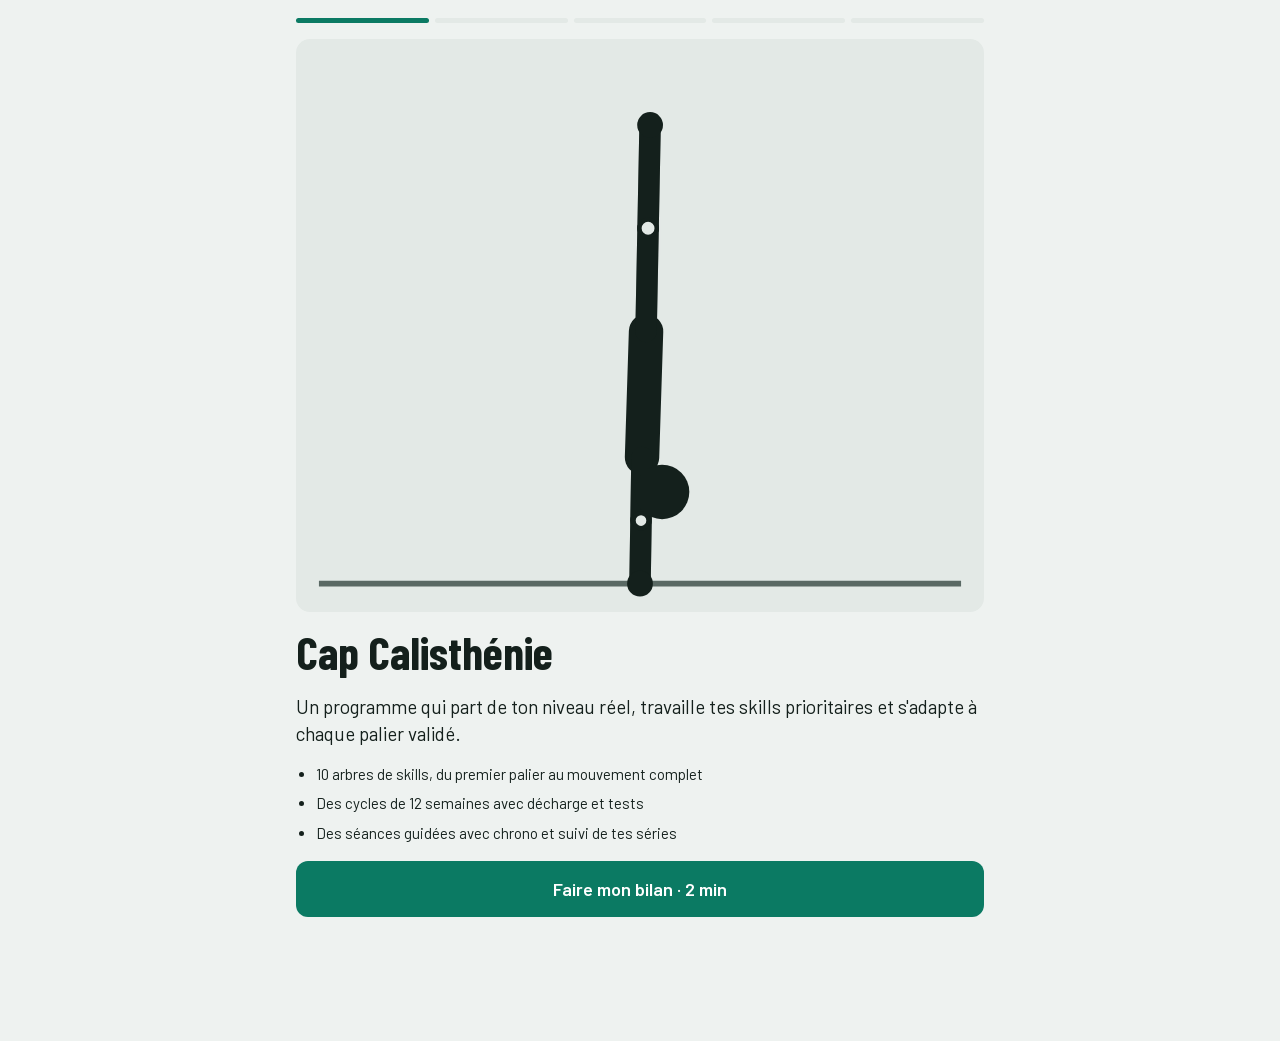
==== calisthenie/index.html @ 5a2de38d "Calisthénie: animated companions, eggs and rarities Adds 23 animated companions in six rarities, egg" ====
<!doctype html>
<html lang="fr">
<head>
<meta charset="utf-8">
<meta name="viewport" content="width=device-width, initial-scale=1, viewport-fit=cover">
<title>Cap Calisthénie</title>
<meta name="description" content="Programme de calisthénie sur mesure : arbres de skills, cycles de 12 semaines et séances guidées.">
<meta name="theme-color" content="#eef2f0">
<meta name="apple-mobile-web-app-capable" content="yes">
<meta name="mobile-web-app-capable" content="yes">
<meta name="apple-mobile-web-app-title" content="Calisthénie">
<meta name="apple-mobile-web-app-status-bar-style" content="default">
<link rel="manifest" href="manifest.webmanifest">
<link rel="apple-touch-icon" href="icons/apple-touch-icon.png">
<link rel="icon" type="image/png" sizes="192x192" href="icons/icon-192.png">
<style>
@font-face {
  font-family: 'Barlow';
  font-style: normal;
  font-weight: 400;
  font-display: swap;
  src: url([data-uri]) format('woff2');
  unicode-range: U+0000-00FF, U+0131, U+0152-0153, U+02BB-02BC, U+02C6, U+02DA, U+02DC, U+0304, U+0308, U+0329, U+2000-206F, U+20AC, U+2122, U+2191, U+2193, U+2212, U+2215, U+FEFF, U+FFFD;
}
@font-face {
  font-family: 'Barlow';
  font-style: normal;
  font-weight: 500;
  font-display: swap;
  src: url([data-uri]) format('woff2');
  unicode-range: U+0000-00FF, U+0131, U+0152-0153, U+02BB-02BC, U+02C6, U+02DA, U+02DC, U+0304, U+0308, U+0329, U+2000-206F, U+20AC, U+2122, U+2191, U+2193, U+2212, U+2215, U+FEFF, U+FFFD;
}
@font-face {
  font-family: 'Barlow';
  font-style: normal;
  font-weight: 600;
  font-display: swap;
  src: url([data-uri]) format('woff2');
  unicode-range: U+0000-00FF, U+0131, U+0152-0153, U+02BB-02BC, U+02C6, U+02DA, U+02DC, U+0304, U+0308, U+0329, U+2000-206F, U+20AC, U+2122, U+2191, U+2193, U+2212, U+2215, U+FEFF, U+FFFD;
}
@font-face {
  font-family: 'Barlow Condensed';
  font-style: normal;
  font-weight: 500;
  font-display: swap;
  src: url([data-uri]) format('woff2');
  unicode-range: U+0000-00FF, U+0131, U+0152-0153, U+02BB-02BC, U+02C6, U+02DA, U+02DC, U+0304, U+0308, U+0329, U+2000-206F, U+20AC, U+2122, U+2191, U+2193, U+2212, U+2215, U+FEFF, U+FFFD;
}
@font-face {
  font-family: 'Barlow Condensed';
  font-style: normal;
  font-weight: 600;
  font-display: swap;
  src: url([data-uri]) format('woff2');
  unicode-range: U+0000-00FF, U+0131, U+0152-0153, U+02BB-02BC, U+02C6, U+02DA, U+02DC, U+0304, U+0308, U+0329, U+2000-206F, U+20AC, U+2122, U+2191, U+2193, U+2212, U+2215, U+FEFF, U+FFFD;
}
@font-face {
  font-family: 'Barlow Condensed';
  font-style: normal;
  font-weight: 700;
  font-display: swap;
  src: url([data-uri]) format('woff2');
  unicode-range: U+0000-00FF, U+0131, U+0152-0153, U+02BB-02BC, U+02C6, U+02DA, U+02DC, U+0304, U+0308, U+0329, U+2000-206F, U+20AC, U+2122, U+2191, U+2193, U+2212, U+2215, U+FEFF, U+FFFD;
}
:root { color-scheme: light; padding-top: env(safe-area-inset-top, 0px); padding-bottom: env(safe-area-inset-bottom, 0px); -webkit-text-size-adjust: 100%; }
body { margin: 0; }
img { max-width: 100%; }
[hidden] { display: none !important; }
</style>
</head>
<body>
<style>
/* Thème : mode clair imposé, quel que soit le réglage de l'appareil.
   Layout : une colonne d'appli (max 720 px) centrée, barre d'onglets fixe en bas, écrans empilés en cartes. */
:root {
  --bg: #eef2f0; --surface: #ffffff; --sunk: #e3e9e6; --ink: #14201c; --muted: #5a6964; --line: #d2dbd7;
  --accent: #0b7a63; --accent-soft: #d5ece5; --on-accent: #ffffff; --warn: #b4532a; --warn-soft: #f6e3d9;
  --p1: #3f74c9; --p2: #0b8f75; --p3: #c98a1c; --p4: #cf4a3c; --p5: #7a4fc4;
  --font-display: "Barlow Condensed", "Arial Narrow", "Roboto Condensed", sans-serif;
  --font-body: "Barlow", "Segoe UI", system-ui, -apple-system, sans-serif;
  --r: 14px; --nav-h: 64px; --fig: var(--ink);
  color-scheme: light;
}
* { box-sizing: border-box; }
body { background: var(--bg); color: var(--ink); font-family: var(--font-body); font-size: 16px; line-height: 1.45; -webkit-tap-highlight-color: transparent; }
body.locked { overflow: hidden; }
h1, h2, h3 { font-family: var(--font-display); line-height: 1.05; margin: 0; text-wrap: balance; }
h1 { font-size: clamp(34px, 8vw, 46px); font-weight: 700; }
h2 { font-size: 28px; font-weight: 700; }
h3 { font-size: 21px; font-weight: 600; }
p { margin: 0; }
ul, ol { margin: 0; }
button { font: inherit; color: inherit; cursor: pointer; }
button:disabled { opacity: .4; cursor: default; }
:focus-visible { outline: 2px solid var(--accent); outline-offset: 2px; }
.num { font-family: var(--font-display); font-variant-numeric: tabular-nums; }
.muted { color: var(--muted); }
.small { font-size: 14px; }
.center { text-align: center; }
.eyebrow, .label { font-size: 12px; font-weight: 600; letter-spacing: .07em; text-transform: uppercase; color: var(--muted); }

#view { max-width: 720px; margin: 0 auto; padding-inline: 16px; padding-block: 18px calc(var(--nav-h) + 40px + env(safe-area-inset-bottom, 0px)); }
.screen { display: grid; gap: 18px; }
.screen.with-cta { padding-bottom: 90px; }
.top { display: grid; gap: 6px; }
.stack { display: grid; gap: 10px; align-content: start; }
.row-between { display: flex; justify-content: space-between; align-items: center; gap: 10px; flex-wrap: wrap; }
.card { background: var(--surface); border: 1px solid var(--line); border-radius: var(--r); padding: 16px; display: grid; gap: 12px; }
.card.left { text-align: left; }

/* Boutons */
.btn { border: 0; background: var(--accent); color: var(--on-accent); border-radius: 12px; padding: 11px 18px; font-weight: 600; font-size: 16px; }
.btn.big { padding: 15px 24px; font-size: 18px; }
.btn.small { padding: 7px 12px; font-size: 14px; border-radius: 9px; }
.btn.ghost { background: transparent; color: var(--ink); border: 1px solid var(--line); }
.btn.armed { background: var(--warn); color: #fff; border-color: var(--warn); }
.btn.danger { color: var(--warn); }
.link { border: 0; background: none; color: var(--accent); font-weight: 600; padding: 0; }
.back { justify-self: start; border: 0; background: none; color: var(--accent); font-weight: 600; font-size: 16px; padding: 4px 0; }
.icon-btn { width: 44px; height: 44px; flex: none; border-radius: 12px; border: 1px solid var(--line); background: var(--surface); font-size: 20px; display: grid; place-items: center; }
.icon-btn.armed { width: auto; padding: 0 12px; font-size: 14px; font-weight: 600; background: var(--warn); color: #fff; border-color: var(--warn); }
.ghost-sp { visibility: hidden; }
.hero-actions { display: flex; flex-wrap: wrap; gap: 10px; }
.cta { position: fixed; left: 0; right: 0; bottom: calc(var(--nav-h) + env(safe-area-inset-bottom, 0px)); padding: 12px 16px; display: flex; gap: 10px; justify-content: center; background: linear-gradient(transparent, var(--bg) 30%); z-index: 5; }
.cta .btn { white-space: nowrap; }
.cta .btn.big { flex: 0 1 420px; }
.cta .btn.ghost { background: var(--surface); }

/* Étiquettes (un seul composant) */
.tags { display: flex; flex-wrap: wrap; gap: 5px; }
.tag { display: inline-flex; align-items: center; font-size: 12px; font-weight: 600; padding: 2px 8px; border-radius: 6px; background: var(--sunk); color: var(--muted); white-space: nowrap; }
.tag.accent { background: var(--accent-soft); color: var(--accent); }
.tag.warn { background: var(--warn-soft); color: var(--warn); }
.tag.ok { background: var(--accent); color: var(--on-accent); }
.note-box { background: var(--accent-soft); border-radius: 10px; padding: 10px 12px; font-size: 14px; }

/* Puces de filtre */
.filters { display: flex; flex-wrap: wrap; gap: 6px; }
.chip-btn { border: 1px solid var(--line); background: var(--surface); border-radius: 99px; padding: 6px 13px; font-size: 14px; font-weight: 500; }
.chip-btn.on { background: var(--ink); border-color: var(--ink); color: var(--bg); }
.seg { display: inline-flex; padding: 3px; gap: 2px; background: var(--sunk); border-radius: 10px; justify-self: start; }
.seg button { white-space: nowrap; border: 0; background: transparent; border-radius: 8px; padding: 6px 14px; font-family: var(--font-display); font-size: 18px; font-weight: 600; color: var(--muted); }
.seg button.on { background: var(--surface); color: var(--ink); box-shadow: 0 1px 2px color-mix(in srgb, var(--ink) 15%, transparent); }

/* Figures */
.thumb { width: 64px; height: 54px; flex: none; border-radius: 10px; background: var(--sunk); overflow: hidden; }
.thumb.sm { width: 76px; height: 64px; }
.thumb.xs { width: 48px; height: 40px; border-radius: 8px; }
.thumb .fig { width: 100%; height: 100%; display: block; }
.big-fig { width: 100%; max-width: 100%; background: var(--sunk); border-radius: var(--r); overflow: hidden; }
.big-fig.card { padding: 0; }
.big-fig .fig { width: 100%; height: auto; aspect-ratio: 6 / 5; display: block; }
.fig .pr { stroke: var(--muted); stroke-width: 2; fill: none; }
.fig .prf { fill: var(--line); stroke: var(--muted); stroke-width: 1.5; }
.fig .lb { stroke: var(--fig); stroke-linecap: round; stroke-width: 7; opacity: .35; }
.fig .lf { stroke: var(--fig); stroke-linecap: round; stroke-width: 7; }
.fig .tr { stroke: var(--fig); stroke-linecap: round; stroke-width: 10; }
.fig .hd { fill: var(--fig); }
.fig .jf { fill: var(--fig); }
.fig .jb { fill: var(--fig); opacity: .35; }
.fig .jn { fill: var(--sunk); stroke: var(--fig); stroke-width: 1.5; }
.fig .lf, .fig .lb { stroke-width: 7.5; }
.fig .tr { stroke-width: 12; }
.segs { display: grid; grid-template-columns: repeat(var(--n), minmax(0, 1fr)); gap: 3px; }
.segs i { height: 6px; border-radius: 3px; background: var(--sunk); }
.segs i.on { background: var(--accent); }
.segs i.cur { background: repeating-linear-gradient(135deg, var(--accent) 0 3px, var(--accent-soft) 3px 6px); }

/* Aujourd'hui */
.weekstrip { display: grid; grid-template-columns: repeat(7, minmax(0, 1fr)); gap: 6px; }
.ws-day { border: 0; background: none; display: grid; justify-items: center; gap: 4px; padding: 4px 0; }
.ws-l { font-size: 12px; font-weight: 600; color: var(--muted); }
.ws-dot { width: 34px; height: 34px; border-radius: 50%; display: grid; place-items: center; font-size: 14px; font-weight: 700; color: var(--muted); background: transparent; }
.ws-day.train .ws-dot { background: var(--sunk); color: var(--ink); }
.ws-day.ok .ws-dot { background: var(--accent); color: var(--on-accent); }
.ws-day.today .ws-dot { box-shadow: 0 0 0 2px var(--bg), 0 0 0 4px var(--accent); }
.ws-day.today .ws-l { color: var(--accent); }
.hero { gap: 10px; border-color: color-mix(in srgb, var(--accent) 40%, var(--line)); }
.hero h2 { font-size: 34px; }
.hero.rest { border-color: var(--line); }
.mini { list-style: none; padding: 0; display: grid; gap: 0; border-top: 1px solid var(--line); }
.mini li { display: flex; justify-content: space-between; gap: 12px; padding: 8px 0; border-bottom: 1px solid var(--line); font-size: 15px; }
.mini li b { font-size: 18px; white-space: nowrap; }
.next { display: grid; gap: 6px; border-top: 1px solid var(--line); padding-top: 12px; }
.next > b { font-size: 18px; }
.prio-list { display: grid; gap: 8px; }
.prio, .tcard { display: flex; gap: 12px; align-items: center; text-align: left; border: 1px solid var(--line); background: var(--surface); border-radius: var(--r); padding: 10px; width: 100%; }
.prio-txt, .tc-txt { display: grid; gap: 3px; flex: 1; min-width: 0; }
.prio-txt b, .tc-txt b { font-size: 17px; }
.journal { padding-left: 18px; display: grid; gap: 4px; font-size: 15px; }

/* Plan */
.cycle { display: grid; grid-template-columns: repeat(12, minmax(0, 1fr)); gap: 3px; }
.cy { position: relative; height: 38px; border: 0; border-radius: 6px; padding: 0; background: color-mix(in srgb, var(--pc) 20%, var(--surface)); font-family: var(--font-display); font-size: 15px; font-weight: 600; color: var(--ink); }
.cy.dl { background: repeating-linear-gradient(135deg, color-mix(in srgb, var(--pc) 20%, var(--surface)) 0 4px, var(--surface) 4px 8px); }
.cy.sel { background: var(--pc); color: var(--surface); }
.cy.now::after { content: ""; position: absolute; left: 50%; bottom: -6px; width: 5px; height: 5px; margin-left: -2.5px; border-radius: 50%; background: var(--ink); }
.legend { display: flex; flex-wrap: wrap; gap: 4px 14px; font-size: 13px; color: var(--muted); }
.legend span { display: inline-flex; align-items: center; gap: 6px; }
.legend i { width: 11px; height: 11px; border-radius: 3px; background: var(--pc); display: inline-block; }
.legend i.stripe { background: repeating-linear-gradient(135deg, var(--muted) 0 2px, transparent 2px 4px); }
.phase-txt { display: grid; gap: 2px; }
.daylist { display: grid; gap: 6px; }
.dayrow { display: flex; align-items: center; gap: 12px; text-align: left; width: 100%; border: 1px solid var(--line); background: var(--surface); border-radius: 12px; padding: 12px; }
.dayrow.rest { background: transparent; border-style: dashed; padding: 8px 12px; }
.dayrow.today { border-color: var(--accent); box-shadow: inset 0 0 0 1px var(--accent); }
.dr-date { width: 54px; flex: none; display: grid; }
.dr-date b { font-family: var(--font-display); font-size: 18px; text-transform: uppercase; }
.dr-date span { font-size: 12px; color: var(--muted); }
.dr-main { flex: 1; min-width: 0; display: grid; gap: 2px; }
.dr-main b { font-size: 17px; }
.dr-main .small { overflow: hidden; text-overflow: ellipsis; white-space: nowrap; }
.dr-end { display: flex; align-items: center; gap: 8px; }
.chev { font-size: 22px; color: var(--muted); }

/* Lignes d'exercice */
.xlist { display: grid; gap: 8px; }
.xrow { background: var(--surface); border: 1px solid var(--line); border-radius: 12px; }
.xrow.defi { background: var(--accent-soft); border-color: transparent; }
.xrow summary { list-style: none; display: flex; gap: 12px; align-items: center; padding: 10px; cursor: pointer; }
.xrow summary::-webkit-details-marker { display: none; }
.xmain { flex: 1; min-width: 0; display: grid; gap: 3px; }
.xname { font-size: 16px; font-weight: 600; }
.last { font-size: 13px; color: var(--accent); font-weight: 500; }
.xdose { font-size: 24px; font-weight: 700; white-space: nowrap; text-align: right; }
.xmore { padding: 0 12px 12px 86px; display: grid; gap: 8px; font-size: 15px; }
.xmore ul { padding-left: 18px; }
.row-actions { display: flex; flex-wrap: wrap; gap: 8px; }

/* Skills */
.tree-grid { display: grid; grid-template-columns: repeat(auto-fill, minmax(300px, 1fr)); gap: 8px; }
.tcard.focus { border-color: var(--accent); }
.tree-hero { grid-template-columns: minmax(0, 1fr) minmax(0, 1fr); align-items: center; }
.std { display: grid; gap: 0; }
.std b { font-size: 26px; }
.steps { list-style: none; padding: 0; display: grid; gap: 6px; }
.steps li { display: flex; gap: 12px; align-items: center; background: var(--surface); border: 1px solid var(--line); border-radius: 12px; padding: 8px 10px; }
.steps li.ok { opacity: .7; }
.steps li.cur { border-color: var(--accent); box-shadow: inset 0 0 0 1px var(--accent); }
.st-txt { flex: 1; min-width: 0; display: grid; }

/* Exercices */
.search { width: 100%; font: inherit; padding: 12px 14px; border: 1px solid var(--line); border-radius: 12px; background: var(--surface); color: var(--ink); }
.ex-grid { display: grid; grid-template-columns: repeat(auto-fill, minmax(150px, 1fr)); gap: 8px; }
.ex-card { display: grid; gap: 4px; text-align: left; border: 1px solid var(--line); background: var(--surface); border-radius: 12px; padding: 8px 8px 10px; align-content: start; }
.ex-card .thumb { width: 100%; height: auto; aspect-ratio: 6 / 5; }
.ex-card b { font-size: 15px; line-height: 1.2; }
.cues-list { padding-left: 20px; display: grid; gap: 4px; }
.gloss { margin: 0; display: grid; gap: 2px; }
.gloss dt { font-weight: 600; margin-top: 8px; }
.gloss dd { margin: 0; color: var(--muted); font-size: 15px; }

/* Profil */
.field { display: grid; gap: 6px; }
.field-row { display: flex; flex-wrap: wrap; gap: 14px; }
.field input { font: inherit; padding: 9px 12px; border: 1px solid var(--line); border-radius: 10px; background: var(--surface); color: var(--ink); max-width: 200px; }
.how { padding-left: 20px; display: grid; gap: 8px; font-size: 15px; }

/* Bilan */
.onb { gap: 16px; padding-bottom: 20px; }
.onb-dots { display: flex; gap: 6px; }
.onb-dots i { height: 5px; flex: 1; border-radius: 3px; background: var(--sunk); }
.onb-dots i.on { background: var(--accent); }
.lead { font-size: 19px; }
.goal-grid { display: grid; grid-template-columns: repeat(auto-fill, minmax(150px, 1fr)); gap: 8px; }
.goal-card { position: relative; display: grid; gap: 4px; text-align: left; border: 2px solid var(--line); background: var(--surface); border-radius: 14px; padding: 8px 8px 10px; }
.goal-card .thumb { width: 100%; height: auto; aspect-ratio: 6 / 5; }
.goal-card.on { border-color: var(--accent); background: var(--accent-soft); }
.goal-card .tick { position: absolute; top: 8px; right: 8px; width: 26px; height: 26px; border-radius: 50%; background: var(--accent); color: var(--on-accent); display: grid; place-items: center; font-weight: 700; }
.opt-list { display: grid; gap: 8px; }
.opt { display: grid; gap: 2px; text-align: left; border: 2px solid var(--line); background: var(--surface); border-radius: 14px; padding: 14px; }
.opt.on { border-color: var(--accent); background: var(--accent-soft); }
.opt b { font-size: 18px; }
.lvl-pick { display: grid; gap: 8px; background: var(--surface); border: 1px solid var(--line); border-radius: var(--r); padding: 12px; }
.pick-row { display: flex; gap: 6px; overflow-x: auto; padding-bottom: 4px; scrollbar-width: thin; }
.pick { flex: none; display: grid; gap: 1px; text-align: left; border: 1px solid var(--line); background: var(--bg); border-radius: 10px; padding: 7px 10px; font-size: 14px; font-weight: 600; max-width: 170px; }
.pick small { font-size: 11px; font-weight: 400; color: var(--muted); }
.pick.below { background: var(--accent-soft); border-color: transparent; }
.pick.on { background: var(--accent); border-color: var(--accent); color: var(--on-accent); }
.pick.on small { color: var(--on-accent); }
.week-type { list-style: none; padding: 0; display: grid; gap: 4px; }
.week-type li { display: flex; justify-content: space-between; font-size: 15px; }

/* Barre d'onglets */
#nav { position: fixed; left: 0; right: 0; bottom: 0; z-index: 10; display: flex; justify-content: center; background: color-mix(in srgb, var(--surface) 92%, transparent); backdrop-filter: blur(10px); border-top: 1px solid var(--line); padding-bottom: env(safe-area-inset-bottom, 0px); }
.nav-btn { flex: 1 1 0; max-width: 140px; height: var(--nav-h); border: 0; background: none; display: grid; justify-items: center; align-content: center; gap: 3px; color: var(--muted); font-size: 12px; font-weight: 600; }
.nav-btn svg { width: 24px; height: 24px; fill: none; stroke: currentColor; stroke-width: 1.8; stroke-linecap: round; stroke-linejoin: round; }
.nav-btn.on { color: var(--accent); }

/* Séance guidée */
.player { position: fixed; inset: 0; z-index: 50; background: var(--bg); overflow-y: auto; padding: calc(env(safe-area-inset-top, 0px) + 10px) 16px calc(env(safe-area-inset-bottom, 0px) + 20px); }
.p-top { max-width: 640px; margin: 0 auto; display: flex; align-items: center; gap: 8px; }
.p-prog { flex: 1; display: grid; gap: 4px; justify-items: center; font-size: 15px; font-weight: 600; min-width: 0; }
.p-prog .bar { width: 100%; height: 5px; background: var(--sunk); border-radius: 99px; overflow: hidden; }
.p-prog .bar i { display: block; height: 100%; background: var(--accent); }
.p-body { max-width: 640px; margin: 0 auto; display: grid; gap: 12px; justify-items: center; text-align: center; padding-top: 12px; }
.p-stage { width: min(100%, 380px); }
.p-fig { width: 100%; height: auto; aspect-ratio: 6 / 5; background: var(--sunk); border-radius: 16px; display: block; }
.p-info { display: grid; gap: 3px; justify-items: center; }
.p-info h2 { font-size: clamp(26px, 6vw, 34px); }
.p-target { font-size: 22px; font-weight: 600; }
.p-ring { --p: 0; width: 140px; height: 140px; border-radius: 50%; display: grid; place-items: center;
  background: radial-gradient(closest-side, var(--bg) 84%, transparent 85%), conic-gradient(var(--accent) calc(var(--p) * 360deg), var(--sunk) 0); }
.p-ring.rest { background: radial-gradient(closest-side, var(--bg) 84%, transparent 85%), conic-gradient(var(--p3) calc(var(--p) * 360deg), var(--sunk) 0); }
.p-clock { font-size: 50px; font-weight: 700; }
.p-sub { font-weight: 600; min-height: 1.4em; }
.p-btns { display: flex; flex-wrap: wrap; gap: 10px; justify-content: center; }
.p-note { max-width: 46ch; }
.stepper { display: flex; align-items: center; gap: 16px; }
.stepper .icon-btn { width: 52px; height: 52px; font-size: 26px; }
.st-val { display: grid; justify-items: center; }
.st-val b { font-size: 46px; line-height: 1; }
.summary { text-align: center; }
.stats { display: grid; grid-template-columns: repeat(3, minmax(0, 1fr)); gap: 8px; width: 100%; }
.stats div { background: var(--surface); border: 1px solid var(--line); border-radius: 12px; padding: 12px 6px; display: grid; }
.stats b { font-size: 34px; line-height: 1; }
.stats span { font-size: 13px; color: var(--muted); }
.summary .card { width: 100%; }
.fb { display: grid; grid-template-columns: repeat(3, minmax(0, 1fr)); gap: 8px; width: 100%; }
.fb-btn { border: 2px solid var(--line); background: var(--surface); border-radius: 12px; padding: 10px 6px; display: grid; gap: 2px; }
.fb-btn.on { border-color: var(--accent); background: var(--accent-soft); }
.summary .stack { width: 100%; }

/* Transitions d'écran */
@keyframes rise { from { opacity: 0; transform: translateY(8px); } to { opacity: 1; transform: none; } }
#view > .screen { animation: rise .22s ease-out; }

/* Aujourd'hui : réglages et série */
.top.with-gear { position: relative; padding-right: 54px; }
.gear { position: absolute; top: 0; right: 0; }
.gear svg { width: 22px; height: 22px; fill: none; stroke: currentColor; stroke-width: 1.7; stroke-linecap: round; stroke-linejoin: round; }
.streak { justify-self: start; display: inline-flex; align-items: center; gap: 6px; font-weight: 600; font-size: 14px; color: var(--warn); background: var(--warn-soft); padding: 4px 10px 4px 6px; border-radius: 99px; }
.flame svg { width: 18px; height: 18px; fill: currentColor; display: block; }

/* Progrès */
.kpis { display: grid; grid-template-columns: repeat(auto-fit, minmax(140px, 1fr)); gap: 8px; }
.kpi { background: var(--surface); border: 1px solid var(--line); border-radius: var(--r); padding: 14px; display: grid; gap: 2px; }
.kpi b { font-size: 32px; line-height: 1; }
.kpi span { font-size: 13px; color: var(--muted); }
.cal { display: flex; gap: 6px; overflow-x: auto; }
.cal-days { display: grid; grid-template-rows: repeat(7, 16px); gap: 3px; font-size: 11px; color: var(--muted); }
.cal-grid { display: flex; gap: 3px; }
.cal-col { display: grid; grid-template-rows: repeat(7, 16px); gap: 3px; }
.cal i { width: 16px; height: 16px; border-radius: 4px; background: var(--sunk); display: block; }
.cal i.plan, .cal-legend i.plan { background: var(--surface); box-shadow: inset 0 0 0 1.5px var(--line); }
.cal i.on, .cal-legend i.on { background: var(--accent); box-shadow: none; }
.cal i.fut { opacity: .45; }
.cal i.today { outline: 2px solid var(--ink); outline-offset: 1px; }
.cal-legend { display: inline-flex; align-items: center; gap: 6px; font-size: 13px; color: var(--muted); }
.cal-legend i { width: 12px; height: 12px; border-radius: 3px; display: inline-block; }
.big-num { font-size: 34px; font-weight: 700; }
.big-num small { font-size: 15px; color: var(--muted); }
.chart-wrap { position: relative; }
.chart { width: 100%; height: auto; display: block; overflow: visible; }
.chart .grid { stroke: var(--line); stroke-width: 1; }
.chart .axis { fill: var(--muted); font-size: 11px; font-family: var(--font-body); }
.chart .target { stroke: var(--muted); stroke-width: 1.5; stroke-dasharray: 5 5; }
.chart .line { fill: none; stroke: var(--accent); stroke-width: 2; stroke-linejoin: round; stroke-linecap: round; }
.chart .dot { fill: var(--accent); stroke: var(--surface); stroke-width: 2; }
.chart .cross { stroke: var(--muted); stroke-width: 1; }
.tip { position: absolute; transform: translate(-50%, calc(-100% - 12px)); background: var(--ink); color: var(--bg); font-size: 13px; font-weight: 600; padding: 4px 8px; border-radius: 6px; white-space: nowrap; pointer-events: none; }
.tbl summary { cursor: pointer; color: var(--accent); font-weight: 600; font-size: 14px; }
.tbl table { width: 100%; border-collapse: collapse; margin-top: 6px; font-size: 14px; }
.tbl th, .tbl td { text-align: left; padding: 5px 4px; border-bottom: 1px solid var(--line); }
.tbl th { color: var(--muted); font-weight: 600; font-size: 12px; text-transform: uppercase; letter-spacing: .05em; }
.rec-list { display: grid; gap: 6px; }
.rec { display: flex; justify-content: space-between; gap: 12px; align-items: center; background: var(--surface); border: 1px solid var(--line); border-radius: 12px; padding: 10px 14px; }
.rec span { min-width: 0; }
.rec b { font-size: 22px; white-space: nowrap; }
.ach { display: grid; grid-template-columns: repeat(auto-fill, minmax(150px, 1fr)); gap: 8px; }
.ach-i { display: grid; gap: 2px; background: var(--surface); border: 1px solid var(--line); border-radius: 12px; padding: 12px; opacity: .55; }
.ach-i.on { opacity: 1; border-color: color-mix(in srgb, var(--p3) 60%, var(--line)); }
.medal { font-size: 22px; color: var(--muted); line-height: 1; }
.ach-i.on .medal { color: var(--p3); }
.hist summary { padding: 10px 12px; }
.hist-items { list-style: none; padding: 0 14px 12px; display: grid; gap: 4px; font-size: 14px; }
.hist-items li { display: flex; justify-content: space-between; gap: 10px; }

/* Fiche exercice */
.yt { justify-self: start; text-decoration: none; display: inline-flex; }
.faults li::marker { content: "✕  "; color: var(--warn); }

/* Réglages */
.switch-row { display: flex; justify-content: space-between; align-items: center; gap: 14px; padding: 4px 0; }
.switch-row > span { display: grid; gap: 2px; min-width: 0; }
.switch { appearance: none; width: 48px; height: 28px; flex: none; border-radius: 99px; background: var(--sunk); position: relative; cursor: pointer; transition: background .15s; border: 1px solid var(--line); margin: 0; }
.switch::after { content: ""; position: absolute; top: 2px; left: 2px; width: 22px; height: 22px; border-radius: 50%; background: var(--surface); box-shadow: 0 1px 2px color-mix(in srgb, var(--ink) 30%, transparent); transition: transform .15s; }
.switch:checked { background: var(--accent); border-color: var(--accent); }
.switch:checked::after { transform: translateX(20px); }
.restore { width: 100%; font: 13px/1.4 ui-monospace, Menlo, monospace; padding: 8px 10px; border: 1px solid var(--line); border-radius: 10px; background: var(--bg); color: var(--ink); resize: vertical; }

/* Motivation */
.player-card { display: flex; flex-wrap: wrap; justify-content: space-between; align-items: center; gap: 14px 20px; }
.pc-lv { display: flex; gap: 12px; align-items: center; flex: 1 1 220px; min-width: 0; }
.pc-txt { display: grid; gap: 3px; flex: 1; min-width: 0; }
.pc-txt b { font-family: var(--font-display); font-size: 22px; font-weight: 700; }
.lv-badge { width: 48px; height: 48px; flex: none; border-radius: 14px; display: grid; place-items: center; font-size: 26px; font-weight: 700; color: var(--on-accent); background: linear-gradient(135deg, var(--accent), color-mix(in srgb, var(--accent) 60%, var(--p1))); }
.lv-badge.big { width: 84px; height: 84px; font-size: 46px; border-radius: 22px; }
.xpbar { height: 8px; border-radius: 99px; background: var(--sunk); overflow: hidden; }
.xpbar i { display: block; height: 100%; border-radius: 99px; background: linear-gradient(90deg, var(--accent), color-mix(in srgb, var(--accent) 55%, var(--p3))); }
.pc-stats { display: flex; gap: 18px; }
.pc-stat { display: grid; justify-items: center; gap: 2px; }
.streak.big { display: inline-flex; align-items: center; gap: 4px; color: var(--warn); background: none; padding: 0; font-size: 26px; }
.streak.big .flame svg { width: 26px; height: 26px; }
.streak.big b { font-family: var(--font-display); font-size: 30px; line-height: 1; }
.ring-wrap { position: relative; width: 48px; height: 48px; }
.ring { width: 48px; height: 48px; display: block; }
.ring-bg { fill: none; stroke: var(--sunk); stroke-width: 6; }
.ring-fg { fill: none; stroke: var(--accent); stroke-width: 6; stroke-linecap: round; transition: stroke-dashoffset .4s; }
.ring-n { position: absolute; inset: 0; display: grid; place-items: center; font-size: 15px; }
.daily { display: flex; align-items: center; gap: 12px; flex-direction: row; border-color: color-mix(in srgb, var(--p3) 45%, var(--line)); }
.daily.ok { opacity: .7; }
.daily-txt { flex: 1; min-width: 0; display: grid; gap: 2px; }
.daily-txt b { font-size: 17px; }
.xp-gain { font-size: 22px; font-weight: 700; color: var(--accent); background: var(--accent-soft); padding: 4px 14px; border-radius: 99px; }
@media (prefers-reduced-motion: reduce) { .ring-fg { transition: none; } }

/* Compagnons */
.pet { position: relative; width: 96px; height: 96px; display: grid; place-items: center; flex: none; }
.pet.sm { width: 64px; height: 64px; } .pet.md { width: 88px; height: 88px; } .pet.xl { width: 180px; height: 180px; }
.pet-art { position: relative; z-index: 2; width: 100%; height: 100%; }
.pet-svg { width: 100%; height: 100%; display: block; overflow: visible; }
.pet-body, .pet-eyes, .pet-wing, .pet-flame, .pet-halo, .pet-orbit, .pet-tail, .pet-tent, .pet-dust, .pet-rune, .pet-zzz, .pet-cape { transform-box: fill-box; transform-origin: center; }
.pet-body { transform-origin: 50% 100%; }
.a-bob { animation: p-bob 2.4s ease-in-out infinite; }
.a-hop { animation: p-hop 1.6s ease-in-out infinite; }
.a-float { animation: p-float 3s ease-in-out infinite; }
.a-spin { animation: p-spin 4s ease-in-out infinite; transform-origin: 50% 60%; }
.a-pushup { animation: p-push 1.8s ease-in-out infinite; }
.a-flip { animation: p-flip 4.5s ease-in-out infinite; transform-origin: 50% 60%; }
.a-handstand { animation: p-hand 3s ease-in-out infinite; transform-origin: 50% 60%; }
.a-sleep { animation: p-breath 3.6s ease-in-out infinite; }
@keyframes p-bob { 0%,100% { transform: translateY(0) scale(1,1); } 50% { transform: translateY(-3px) scale(1.02,.98); } }
@keyframes p-hop { 0%,60%,100% { transform: translateY(0) scale(1,1); } 70% { transform: translateY(0) scale(1.08,.9); } 82% { transform: translateY(-14px) scale(.95,1.06); } 92% { transform: translateY(0) scale(1.05,.95); } }
@keyframes p-float { 0%,100% { transform: translateY(-4px); } 50% { transform: translateY(-12px); } }
@keyframes p-spin { 0%,70% { transform: rotate(0) translateY(-4px); } 85% { transform: rotate(200deg) translateY(-10px); } 100% { transform: rotate(360deg) translateY(-4px); } }
@keyframes p-push { 0%,100% { transform: scale(1,1); } 50% { transform: scale(1.08,.86); } }
@keyframes p-flip { 0%,65% { transform: translateY(0) rotate(0); } 75% { transform: translateY(-26px) rotate(-180deg); } 85% { transform: translateY(-10px) rotate(-320deg); } 100% { transform: translateY(0) rotate(-360deg); } }
@keyframes p-hand { 0%,100% { transform: rotate(180deg) translateY(2px); } 50% { transform: rotate(176deg) translateY(-4px); } }
@keyframes p-breath { 0%,100% { transform: scale(1,1); } 50% { transform: scale(1.03,.97); } }
.pet-eyes { animation: p-blink 4.2s infinite; }
@keyframes p-blink { 0%,94%,100% { transform: scaleY(1); } 96% { transform: scaleY(.1); } }
.r-common .pet-eyes { animation: none; }
.pet-wing-l { animation: p-flapL .5s ease-in-out infinite; transform-origin: 100% 60%; } .pet-wing-r { animation: p-flapR .5s ease-in-out infinite; transform-origin: 0% 60%; }
@keyframes p-flapL { 50% { transform: rotate(16deg); } } @keyframes p-flapR { 50% { transform: rotate(-16deg); } }
.pet-flame { animation: p-flick .35s ease-in-out infinite alternate; transform-origin: 50% 100%; }
@keyframes p-flick { to { transform: scale(.9, 1.12) skewX(4deg); } }
.pet-tail { animation: p-tail 1.4s ease-in-out infinite; transform-origin: 0% 100%; } @keyframes p-tail { 50% { transform: rotate(-12deg); } }
.pet-tent { animation: p-tent 1.6s ease-in-out infinite; } @keyframes p-tent { 50% { transform: scaleX(1.06) translateY(1px); } }
.pet-halo { animation: p-halo 2s ease-in-out infinite; } @keyframes p-halo { 50% { transform: translateY(-3px); opacity: .7; } }
.pet-orbit { animation: p-orbit 6s linear infinite; transform-origin: 50% 61%; transform-box: view-box; } @keyframes p-orbit { to { transform: rotate(360deg); } }
.pet-dust { animation: p-dust 2.4s ease-in-out infinite; } @keyframes p-dust { 50% { opacity: .2; transform: translateY(-4px); } }
.pet-rune { animation: p-rune 1.6s ease-in-out infinite; } @keyframes p-rune { 50% { opacity: .3; } }
.pet-zzz { animation: p-zzz 2.4s ease-in-out infinite; } @keyframes p-zzz { 0% { opacity: 0; transform: translate(0, 4px); } 50% { opacity: 1; } 100% { opacity: 0; transform: translate(6px, -8px); } }
/* Raretés : plus c'est rare, plus c'est stylé */
.r-rare .pet-art { filter: drop-shadow(0 0 6px color-mix(in srgb, #2f7fd8 45%, transparent)); }
.r-epic .pet-art { filter: drop-shadow(0 0 10px color-mix(in srgb, #8a4fd8 60%, transparent)); }
.r-legendary .pet-art { filter: drop-shadow(0 0 12px rgba(255, 196, 60, .8)); }
.r-mythic .pet-art { filter: drop-shadow(0 0 14px rgba(255, 80, 60, .85)); }
.r-ultimate .pet-art { animation: p-holo 4s linear infinite; }
@keyframes p-holo { 0% { filter: drop-shadow(0 0 14px #ff4fd8) hue-rotate(0deg); } 100% { filter: drop-shadow(0 0 14px #ff4fd8) hue-rotate(360deg); } }
.pet-aura { position: absolute; inset: 6%; border-radius: 50%; z-index: 1; opacity: .55; filter: blur(6px); animation: p-aura 5s linear infinite; }
.r-legendary .pet-aura { background: conic-gradient(from 0deg, #ffd34d, transparent 30%, #ff9f1c, transparent 70%, #ffd34d); }
.r-mythic .pet-aura { background: conic-gradient(from 0deg, #ff4b3a, transparent 25%, #ffb02e, transparent 55%, #ff4b3a 80%, transparent); opacity: .7; }
.r-ultimate .pet-aura { background: conic-gradient(#ff4fd8, #5cc8ff, #7dff9a, #ffe75c, #ff4fd8); opacity: .65; animation-duration: 3s; }
@keyframes p-aura { to { transform: rotate(360deg); } }
.spark { position: absolute; z-index: 3; width: 5px; height: 5px; border-radius: 50%; left: calc(14% + var(--i) * 8%); bottom: 18%; opacity: 0; animation: p-spark 2.4s ease-in infinite; animation-delay: calc(var(--i) * .27s); pointer-events: none; }
.r-epic .spark { background: #c9a6ff; } .r-legendary .spark { background: #ffd34d; } .r-mythic .spark { background: #ff8a3d; width: 6px; height: 6px; }
.r-ultimate .spark { background: #fff; box-shadow: 0 0 6px #ff4fd8, 0 0 10px #5cc8ff; }
@keyframes p-spark { 0% { opacity: 0; transform: translateY(0) scale(.6); } 25% { opacity: 1; } 100% { opacity: 0; transform: translateY(-70px) scale(1.2); } }
.shiny .pet-art::after { content: "✦"; position: absolute; top: 4%; right: 8%; color: #ffd34d; font-size: 18px; animation: p-halo 1.6s ease-in-out infinite; }
.silhouette .pet-svg { filter: brightness(0) opacity(.18); }
.silhouette .pet-body { animation: none; }
/* Carte joueur, album, éclosion */
.pc-pet { position: relative; display: flex; align-items: center; gap: 10px; border: 0; background: var(--bg); border-radius: 16px; padding: 4px 12px 4px 4px; width: 100%; text-align: left; color: var(--ink); }
.pc-pet .bubble { font-size: 14px; line-height: 1.3; }
.pc-pet .pc-egg { width: 64px; height: 64px; }
.egg-badge { position: absolute; top: 4px; left: 58px; background: var(--warn); color: #fff; border-radius: 99px; min-width: 22px; height: 22px; padding: 0 6px; display: grid; place-items: center; font-size: 13px; font-weight: 700; box-shadow: 0 0 0 2px var(--surface); }
.profile-pet { width: auto; background: none; padding: 0; }
.pets-hero { display: flex; align-items: center; gap: 18px; flex-wrap: wrap; justify-content: center; text-align: left; background: radial-gradient(circle at 30% 40%, var(--accent-soft), var(--surface) 70%); }
.pets-hero .stack { flex: 1; min-width: 200px; }
.egg-count { display: inline-flex; align-items: center; gap: 6px; }
.egg-count b { font-family: var(--font-display); font-size: 24px; }
.egg-ic svg { width: 20px; height: 20px; display: block; fill: #fff8ec; stroke: var(--warn); stroke-width: 1.6; }
.rar-tag { display: inline-block; font-family: var(--font-display); font-size: 16px; font-weight: 700; letter-spacing: .04em; text-transform: uppercase; color: #fff; background: var(--rc); padding: 2px 10px; border-radius: 6px; }
.rar-tag.small { font-size: 12px; padding: 1px 7px; }
.album { display: grid; grid-template-columns: repeat(auto-fill, minmax(118px, 1fr)); gap: 8px; }
.album-item { display: grid; gap: 2px; justify-items: center; text-align: center; background: var(--surface); border: 1px solid var(--line); border-radius: 14px; padding: 8px 6px 10px; }
.album-item.on { border-color: var(--accent); box-shadow: inset 0 0 0 1px var(--accent); }
.album-item b { font-size: 14px; line-height: 1.15; }
.album-item.unknown { opacity: .75; }
.stars { color: #e0a21a; font-size: 13px; letter-spacing: 1px; }
.big-egg { width: 120px; }
.egg { width: 140px; }
.egg-svg { width: 100%; height: auto; display: block; overflow: visible; }
.p-pet { position: fixed; right: 12px; bottom: calc(env(safe-area-inset-bottom, 0px) + 12px); z-index: 52; pointer-events: none; }
.p-pet.cheer .pet { animation: p-cheer .6s ease-out; }
@keyframes p-cheer { 30% { transform: translateY(-22px) rotate(-8deg); } 60% { transform: translateY(0) rotate(6deg); } }
.hatch { position: fixed; inset: 0; z-index: 80; display: grid; place-items: center; padding: 20px 16px; overflow-y: auto; background: radial-gradient(circle at 50% 45%, color-mix(in srgb, var(--rc, #fff) 30%, #1b1f2b), #10131c 70%); color: #fff; }
.hatch.r-common { --rc: #8a9590; } .hatch.r-rare { --rc: #2f7fd8; } .hatch.r-epic { --rc: #8a4fd8; } .hatch.r-legendary { --rc: #e0a21a; } .hatch.r-mythic { --rc: #e2483a; } .hatch.r-ultimate { --rc: #ff4fd8; }
.hatch-stage { position: relative; z-index: 2; display: grid; justify-items: center; width: 100%; }
.hatch .egg { cursor: pointer; animation: egg-wobble 1.9s ease-in-out forwards; }
.hatch.r-legendary .egg, .hatch.r-mythic .egg, .hatch.r-ultimate .egg { animation-duration: 2.6s; filter: drop-shadow(0 0 18px var(--rc)); }
.egg-crack { opacity: 0; animation: egg-crack 1.9s forwards; }
@keyframes egg-wobble { 0% { transform: rotate(0) scale(.8); } 15% { transform: rotate(-8deg) scale(1); } 30% { transform: rotate(8deg); } 45% { transform: rotate(-12deg); } 60% { transform: rotate(12deg); } 75% { transform: rotate(-16deg) scale(1.05); } 90% { transform: rotate(16deg) scale(1.1); } 100% { transform: rotate(0) scale(1.2); } }
@keyframes egg-crack { 0%,55% { opacity: 0; } 70%,100% { opacity: 1; } }
.hatch-flash { position: absolute; inset: 0; background: var(--rc); opacity: 0; pointer-events: none; z-index: 1; }
.hatch.revealed .hatch-flash { animation: flash .7s ease-out; }
@keyframes flash { 0% { opacity: .9; } 100% { opacity: 0; } }
.hatch-skip { position: absolute; top: calc(env(safe-area-inset-top, 0px) + 14px); right: 14px; z-index: 3; color: #fff; border-color: rgba(255,255,255,.4); }
.hatch-card { display: grid; gap: 10px; justify-items: center; text-align: center; max-width: 420px; animation: pop .4s cubic-bezier(.2, 1.4, .4, 1); }
.hatch-card h2 { font-size: 34px; color: #fff; }
.hatch-card .muted { color: rgba(255,255,255,.75); }
.hatch-card .btn.ghost { color: #fff; border-color: rgba(255,255,255,.4); }
.hatch-card.multi { max-width: 640px; width: 100%; }
.multi-grid { display: grid; grid-template-columns: repeat(auto-fill, minmax(104px, 1fr)); gap: 8px; width: 100%; }
.multi-item { display: grid; gap: 3px; justify-items: center; background: rgba(255,255,255,.08); border-radius: 12px; padding: 8px 4px; }
.multi-item b { font-size: 13px; }
.multi-item.new { box-shadow: inset 0 0 0 2px var(--rc, #fff); }
@media (prefers-reduced-motion: reduce) {
  .pet *, .pet, .spark, .pet-aura, .hatch .egg, .egg-crack, .hatch-card, .p-pet.cheer .pet { animation: none !important; }
  .egg-crack { opacity: 1; }
}

/* Craie, avatar, boutique */
.chalk { display: inline-flex; align-items: center; gap: 4px; font-weight: 700; }
.chalk-ic svg { width: 16px; height: 16px; display: block; fill: color-mix(in srgb, var(--surface) 70%, var(--accent)); stroke: var(--accent); stroke-width: 1.6; stroke-linejoin: round; }
.chalk b { font-family: var(--font-display); font-size: 17px; }
.chalk.big .chalk-ic svg { width: 30px; height: 30px; }
.chalk.big b { font-size: 40px; line-height: 1; }
.chalk.gain { background: var(--accent-soft); padding: 3px 12px; border-radius: 99px; }
.chalk.gain b { font-size: 20px; }
.avatar { position: relative; width: 52px; height: 52px; flex: none; border-radius: 50%; background: var(--sunk); box-shadow: 0 0 0 3px var(--surface), 0 0 0 6px var(--frame, transparent); overflow: visible; }
.avatar .fig { width: 100%; height: 100%; border-radius: 50%; display: block; }
.avatar.big { width: 104px; height: 104px; box-shadow: 0 0 0 4px var(--surface), 0 0 0 9px var(--frame, transparent); }
.lv-mini { position: absolute; right: -6px; bottom: -6px; min-width: 24px; height: 24px; padding: 0 6px; border-radius: 99px; display: grid; place-items: center; font-size: 14px; font-weight: 700; background: var(--accent); color: var(--on-accent); box-shadow: 0 0 0 2px var(--surface); }
.shop-btn { display: inline-flex; align-items: center; gap: 10px; border: 1px solid var(--line); background: var(--bg); border-radius: 99px; padding: 6px 14px; font-weight: 600; font-size: 14px; color: var(--ink); }
.profile-card { display: flex; gap: 22px; align-items: center; flex-wrap: wrap; padding: 22px 18px; }
.profile-card .stack { flex: 1; min-width: 200px; justify-items: start; }
.pseudo { font: 700 26px/1.1 var(--font-display); border: 0; border-bottom: 2px dashed var(--line); background: transparent; color: var(--ink); padding: 2px 0; width: 100%; max-width: 320px; }
.pseudo:focus { outline: none; border-bottom-color: var(--accent); }
.wallet { gap: 8px; }
.freeze { display: flex; gap: 14px; align-items: center; justify-content: space-between; flex-wrap: wrap; border-color: color-mix(in srgb, var(--p1) 40%, var(--line)); }
.freeze .stack { flex: 1; min-width: 200px; gap: 2px; }
.freeze .btn .chalk-ic svg, .shop-item .btn .chalk-ic svg { fill: transparent; stroke: currentColor; }
.shop-grid { display: grid; grid-template-columns: repeat(auto-fill, minmax(130px, 1fr)); gap: 8px; }
.shop-item { display: grid; gap: 6px; justify-items: center; text-align: center; background: var(--surface); border: 1px solid var(--line); border-radius: 14px; padding: 12px 8px; align-content: start; }
.shop-item.on { border-color: var(--accent); box-shadow: inset 0 0 0 1px var(--accent); }
.shop-item b { font-size: 14px; line-height: 1.2; min-height: 2.4em; display: grid; place-items: center; }
.shop-item .btn { display: inline-flex; align-items: center; gap: 4px; }
.shop-item .btn b, .freeze .btn b { font-size: 15px; min-height: 0; color: inherit; }
.btn.poor { opacity: .55; }
.sw { width: 54px; height: 54px; border-radius: 50%; display: grid; place-items: center; background: var(--sunk); font-size: 22px; color: var(--accent); }
.ring-sw { background: var(--sunk); box-shadow: inset 0 0 0 6px var(--frame); }
.title-sw { font-family: var(--font-display); font-weight: 700; }
.bg-sw { border: 1px solid var(--line); background-color: var(--bg); }
body.bg-grille, .bg-sw.bg-grille { background-image: linear-gradient(color-mix(in srgb, var(--accent) 9%, transparent) 1px, transparent 1px), linear-gradient(90deg, color-mix(in srgb, var(--accent) 9%, transparent) 1px, transparent 1px); background-size: 24px 24px; }
body.bg-points, .bg-sw.bg-points { background-image: radial-gradient(color-mix(in srgb, var(--accent) 22%, transparent) 1.4px, transparent 1.6px); background-size: 18px 18px; }
.bg-sw.bg-grille, .bg-sw.bg-points { background-size: 10px 10px; }

/* Lieux */
.place-row { display: flex; align-items: center; justify-content: space-between; gap: 10px; flex-wrap: wrap; }
.place-note { display: grid; gap: 6px; }
.place-note .swap { display: grid; gap: 8px; border-top: 1px solid color-mix(in srgb, var(--accent) 25%, transparent); padding-top: 8px; }
.place-note .btn { justify-self: start; }
.tag.home { background: var(--warn-soft); color: var(--warn); }
.eq-grid { display: grid; grid-template-columns: minmax(0, 1fr) auto auto; gap: 10px 18px; align-items: center; }
.eq-head { font-size: 13px; text-align: center; }
.eq-grid .switch { justify-self: center; }
.eq-days { display: grid; gap: 8px; }
.eq-day { display: flex; justify-content: space-between; align-items: center; gap: 10px; flex-wrap: wrap; }

/* Sources */
.why { list-style: none; padding: 0; display: grid; gap: 12px; }
.why li { display: grid; gap: 2px; font-size: 15px; padding-left: 12px; border-left: 3px solid var(--accent-soft); }
.why a { color: var(--accent); font-weight: 600; font-size: 14px; text-decoration: none; }

/* Célébration */
.celebrate { position: fixed; inset: 0; z-index: 70; background: color-mix(in srgb, var(--bg) 92%, transparent); backdrop-filter: blur(6px); display: grid; place-items: center; padding: 20px 16px; overflow-y: auto; }
.confetti { position: fixed; inset: 0; pointer-events: none; }
.cel-card { position: relative; max-width: 420px; width: 100%; display: grid; gap: 12px; justify-items: center; text-align: center; background: var(--surface); border: 1px solid var(--line); border-radius: 20px; padding: 24px 20px; animation: pop .35s cubic-bezier(.2, 1.4, .4, 1); }
.cel-card h1 { font-size: 40px; color: var(--accent); }
.cel-next { display: grid; gap: 4px; justify-items: center; width: 100%; }
.cel-next .big-fig { max-width: 240px; }
@keyframes pop { from { transform: scale(.85); opacity: 0; } to { transform: none; opacity: 1; } }
@media (prefers-reduced-motion: reduce) { #view > .screen, .cel-card { animation: none; } .switch, .switch::after { transition: none; } }

.toast { position: fixed; left: 50%; bottom: calc(var(--nav-h) + 92px + env(safe-area-inset-bottom, 0px)); transform: translate(-50%, 20px); opacity: 0; pointer-events: none; z-index: 60;
  background: var(--ink); color: var(--bg); padding: 10px 16px; border-radius: 10px; font-weight: 600; font-size: 15px; transition: opacity .2s, transform .2s; max-width: calc(100% - 32px); }
.toast.show { opacity: 1; transform: translate(-50%, 0); }

@media (max-width: 520px) {
  .tree-hero { grid-template-columns: 1fr; }
  .xmore { padding-left: 12px; }
  .xdose { font-size: 21px; }
  .tree-grid { grid-template-columns: 1fr; }
}
@media (prefers-reduced-motion: reduce) { .toast { transition: none; } }
</style>

<main id="view"></main>
<nav id="nav" aria-label="Navigation principale"></nav>

<script>
/* ---------- Exercices : poses (coordonnées viewBox 240×200, sol y=190) ---------- */
const EX = {
  wrists: {
    name: "Préparation poignets", short: "Bascule à quatre pattes",
    desc: "À quatre pattes, mains sous les épaules, doigts écartés. Bascule doucement les épaules au-delà des doigts puis reviens.",
    cues: ["Doigts bien écartés, pression dans le bout des doigts", "Bras tendus, mouvement lent", "Ajoute 10 rotations de poignets avant"],
    props: [],
    poses: [
      { h:[100,190], e:[101,168], s:[102,146], p:[146,148], k:[150,190], f:[188,190], hd:[90,141] },
      { h:[100,190], e:[94,170], s:[88,150], p:[134,150], k:[150,190], f:[188,190], hd:[76,145] }
    ],
    seq: [[0,.4,1.2],[1,.6,1.2]]
  },
  bearCrawl: {
    name: "Bear crawl", short: "Marche de l'ours",
    desc: "À quatre pattes, genoux décollés de 3 cm du sol. Avance main droite et pied gauche en même temps, puis l'autre côté, sans que les genoux ne remontent. Gainage, épaules et poignets en un seul exercice.",
    cues: ["Genoux à 3 cm du sol tout du long", "Dos plat : un verre d'eau ne tomberait pas", "Petits pas, avant puis arrière"],
    props: [],
    poses: [
      { h:[90,190], e:[93,170], s:[96,150], h2:[104,190], e2:[100,170], p:[142,154], k:[146,182], f:[180,190], k2:[152,182], f2:[186,190], hd:[84,146] },
      { h:[90,190], e:[93,170], s:[95,150], h2:[88,183], e2:[94,168], p:[141,154], k:[142,180], f:[172,183], k2:[152,182], f2:[186,190], hd:[83,146] },
      { h:[78,183], e:[88,168], s:[95,150], h2:[104,190], e2:[100,170], p:[141,154], k:[146,182], f:[180,190], k2:[148,180], f2:[178,183], hd:[83,146] }
    ],
    seq: [[0,.1,.4],[1,.1,.4],[0,.1,.4],[2,.1,.4]]
  },
  kickup: {
    name: "Entrées en handstand", short: "Kick-up contrôlé",
    desc: "Fente avant, bras tendus au-dessus de la tête, pose les mains et lance une jambe pour monter. Le but est d'arriver doucement à la verticale, sans dépasser.",
    cues: ["Mains à une main-largeur de ton pied avant", "Jambe arrière tendue qui mène le mouvement", "Moins d'élan qu'on croit : tu dois pouvoir t'arrêter en haut"],
    props: [],
    poses: [
      { h:[112,28], e:[106,51], s:[100,74], p:[98,118], k:[97,154], f:[96,190], hd:[101,60], k2:[97,154], f2:[96,190] },
      { h:[150,190], e:[148,168], s:[146,146], p:[110,124], k:[118,158], f:[112,190], hd:[156,152], k2:[84,108], f2:[56,92] },
      { h:[150,190], e:[150,168], s:[150,146], p:[150,102], k:[150,66], f:[150,30], hd:[157,158], k2:[150,66], f2:[150,30] }
    ],
    seq: [[0,.6,.7],[1,0,.6],[2,1.2,.6],[1,0,.7]]
  },
  wallChest: {
    name: "Handstand face au mur", short: "Ventre au mur",
    desc: "Monte en marchant les pieds au mur, ventre vers le mur, mains à 10–20 cm du mur. Seuls les orteils touchent. C'est l'exercice qui construit l'alignement.",
    cues: ["Pousse le sol, épaules aux oreilles", "Côtes rentrées, fesses serrées, corps droit", "Regarde entre tes mains, pas loin devant"],
    props: [{ wall: 146 }],
    poses: [
      { h:[124,190], e:[125,168], s:[126,146], p:[132,102], k:[137,66], f:[142,32], hd:[133,157] },
      { h:[124,190], e:[125,167], s:[126,143], p:[132,100], k:[137,64], f:[142,30], hd:[133,155] }
    ],
    seq: [[0,.6,1],[1,.6,1]]
  },
  wallWalk: {
    name: "Wall walk", short: "Montée au mur",
    desc: "En planche, pieds contre le mur. Monte les pieds sur le mur en reculant les mains jusqu'à être presque collé, puis redescends en contrôle.",
    cues: ["Gainage de planche tout du long", "Petits pas de mains", "Redescends aussi lentement que tu montes"],
    props: [{ wall: 200 }],
    poses: [
      { h:[90,190], e:[91,170], s:[92,150], p:[140,166], k:[170,176], f:[196,188], hd:[80,146] },
      { h:[130,190], e:[132,170], s:[134,150], p:[168,138], k:[186,120], f:[197,96], hd:[122,154] },
      { h:[176,190], e:[177,168], s:[178,146], p:[184,102], k:[190,66], f:[196,32], hd:[185,157] }
    ],
    seq: [[0,.6,1.1],[1,0,1.1],[2,.9,1.1],[1,0,1.1]]
  },
  shoulderTap: {
    name: "Shoulder taps au mur", short: "Transfert de poids",
    desc: "En handstand face au mur, décolle une main pour toucher l'épaule opposée, repose, change de côté. Apprend à charger une épaule et à corriger.",
    cues: ["Transfère le poids avant de décoller la main", "Le bassin bouge le moins possible", "Compte 1 répétition par main"],
    props: [{ wall: 146 }],
    poses: [
      { h:[124,190], e:[125,168], s:[126,146], p:[132,102], k:[137,66], f:[142,32], hd:[133,157] },
      { h:[124,190], e:[125,168], s:[125,146], p:[131,102], k:[136,66], f:[142,32], hd:[132,157], e2:[136,166], h2:[129,150] }
    ],
    seq: [[0,.4,.5],[1,.4,.5]]
  },
  heelPull: {
    name: "Décollés de talons", short: "Équilibre dos au mur",
    desc: "Dos au mur, talons posés. Décolle les talons du mur en appuyant dans les doigts et tiens l'équilibre le plus longtemps possible avant de reposer.",
    cues: ["C'est les doigts qui ramènent le corps, pas les jambes", "Décolle doucement, sans élan", "Corps aligné dès que les pieds quittent le mur"],
    props: [{ wall: 88 }],
    poses: [
      { h:[112,190], e:[112,168], s:[112,146], p:[104,104], k:[97,68], f:[92,32], hd:[119,158] },
      { h:[112,190], e:[112,168], s:[112,146], p:[111,102], k:[111,66], f:[111,30], hd:[119,158] }
    ],
    seq: [[0,.6,1],[1,1.4,1]]
  },
  hsFree: {
    name: "Handstand libre", short: "Tenue sans appui",
    desc: "Le mouvement cible. Monte, cherche la ligne droite et tiens. Les corrections se font avec les doigts (vers l'avant) et la paume (vers l'arrière).",
    cues: ["Pousse le sol, bras verrouillés", "Corps gainé, côtes rentrées, fesses serrées", "Si tu tombes en avant : rotation et sortie en roue"],
    props: [],
    poses: [
      { h:[120,190], e:[120,168], s:[120,146], p:[120,102], k:[120,66], f:[120,30], hd:[127,158] },
      { h:[120,190], e:[120.5,168], s:[121,146], p:[123,102], k:[124,66], f:[125,30], hd:[128,158] }
    ],
    seq: [[0,.2,1.6],[1,.2,1.6]]
  },
  pike: {
    name: "Pike push-up", short: "Pompe en V",
    desc: "Corps en V inversé, hanches hautes. Descends la tête devant les mains pour former un triangle, puis repousse. Premier pas vers le HSPU.",
    cues: ["Hanches au-dessus des épaules", "Tête qui va devant les mains, pas entre", "Coudes à 45°, pas écartés à plat"],
    props: [],
    poses: [
      { h:[80,190], e:[92,170], s:[104,152], p:[130,116], k:[146,152], f:[162,190], hd:[97,162] },
      { h:[80,190], e:[98,180], s:[88,170], p:[122,126], k:[142,158], f:[162,190], hd:[80,180] }
    ],
    seq: [[0,.4,1.2],[1,.2,.9]]
  },
  pikeBox: {
    name: "Pike push-up pieds surélevés", short: "Pieds sur une box",
    desc: "Même mouvement que le pike push-up, pieds sur une chaise ou une box. Le buste est plus vertical, donc plus proche du HSPU.",
    cues: ["Plus les pieds sont hauts, plus c'est dur", "Garde les hanches au-dessus des épaules", "Touche légèrement le sol avec la tête"],
    props: [{ box: [150, 150, 52, 40] }],
    poses: [
      { h:[80,190], e:[89,170], s:[98,148], p:[116,104], k:[144,124], f:[172,150], hd:[93,159] },
      { h:[80,190], e:[98,182], s:[86,170], p:[106,130], k:[140,136], f:[172,150], hd:[81,181] }
    ],
    seq: [[0,.4,1.2],[1,.2,.9]]
  },
  hspuNeg: {
    name: "HSPU négatif", short: "Descente lente au mur",
    desc: "Dos au mur, descends la tête au sol le plus lentement possible (5 à 8 s), puis redescends les pieds et remonte. La phase excentrique construit la force.",
    cues: ["Tête sur un coussin plié", "Descente régulière, pas de chute à la fin", "Coudes légèrement vers l'avant, pas sur les côtés"],
    props: [{ wall: 88 }, { pad: [108, 186, 26, 4] }],
    poses: [
      { h:[112,190], e:[112,168], s:[112,146], p:[104,104], k:[97,68], f:[92,32], hd:[119,158] },
      { h:[112,190], e:[100,178], s:[112,168], p:[103,126], k:[96,90], f:[92,54], hd:[119,178] }
    ],
    seq: [[0,.6,3.2],[1,.4,.6]]
  },
  hspu: {
    name: "HSPU au mur", short: "Handstand push-up dos au mur",
    desc: "Dos au mur, descends jusqu'à ce que la tête touche le sol (sur un coussin fin), puis repousse jusqu'aux bras tendus. C'est le mouvement de l'objectif.",
    cues: ["Tête en avant des mains : triangle", "Pousse en ramenant la tête entre les bras en haut", "Répétitions propres, arrête avant l'échec"],
    props: [{ wall: 88 }, { pad: [108, 186, 26, 4] }],
    poses: [
      { h:[112,190], e:[112,168], s:[112,146], p:[104,104], k:[97,68], f:[92,32], hd:[119,158] },
      { h:[112,190], e:[100,178], s:[112,168], p:[103,126], k:[96,90], f:[92,54], hd:[119,178] }
    ],
    seq: [[0,.5,1.3],[1,.15,1]]
  },
  hspuDef: {
    name: "HSPU en déficit", short: "Mains surélevées",
    desc: "HSPU dos au mur avec les mains sur deux blocs ou parallettes : la tête descend plus bas que les mains. Amplitude plus grande, donc plus de force en amplitude normale.",
    cues: ["Commence à 5 cm, augmente ensuite", "Blocs stables qui ne glissent pas", "Même technique qu'au HSPU normal"],
    props: [{ wall: 88 }, { box: [102, 176, 22, 14] }],
    poses: [
      { h:[112,176], e:[112,154], s:[112,132], p:[104,90], k:[97,54], f:[92,18], hd:[119,144] },
      { h:[112,176], e:[98,166], s:[112,172], p:[103,130], k:[96,94], f:[92,58], hd:[126,183] }
    ],
    seq: [[0,.5,1.5],[1,.15,1.1]]
  },
  hspuFree: {
    name: "HSPU libre", short: "Sans mur",
    desc: "Le niveau au-dessus : HSPU sans le mur. On le travaille en tentatives simples, quand le HSPU au mur et la tenue libre sont solides.",
    cues: ["Uniquement si tu tiens 60 s en libre", "Descente lente, la tête cherche le triangle", "Sur tapis, avec un espace dégagé"],
    props: [{ pad: [116, 186, 26, 4] }],
    poses: [
      { h:[120,190], e:[120,168], s:[120,146], p:[120,102], k:[120,66], f:[120,30], hd:[127,158] },
      { h:[120,190], e:[108,178], s:[120,168], p:[118,124], k:[117,88], f:[117,52], hd:[128,178] }
    ],
    seq: [[0,.6,1.8],[1,.2,1.2]]
  },
  dips: {
    name: "Dips", short: "Barres parallèles",
    desc: "Sur des barres parallèles ou deux chaises solides, descends jusqu'à avoir les épaules au niveau des coudes, puis remonte. Renforce les triceps pour le verrouillage du HSPU.",
    cues: ["Épaules basses, loin des oreilles", "Buste légèrement penché vers l'avant", "Descends jusqu'à 90° aux coudes"],
    props: [{ bars: 110 }],
    poses: [
      { h:[120,110], e:[120,88], s:[120,66], p:[118,112], k:[116,146], f:[96,160], hd:[122,53] },
      { h:[120,110], e:[104,104], s:[126,96], p:[116,140], k:[118,172], f:[98,184], hd:[133,84] }
    ],
    seq: [[0,.4,1.2],[1,.2,.9]]
  },
  frog: {
    name: "Frog stand", short: "Équilibre genoux sur les coudes",
    desc: "Accroupi, mains au sol, genoux posés sur l'arrière des bras. Penche-toi vers l'avant jusqu'à ce que les pieds décollent. Même gestion de l'équilibre par les doigts qu'en handstand, sans la peur de tomber.",
    cues: ["Regarde devant tes mains, pas tes pieds", "Les doigts freinent la bascule avant", "Coussin devant toi les premières fois"],
    props: [],
    poses: [
      { h:[120,190], e:[118,170], s:[110,152], p:[140,140], k:[118,160], f:[150,190], hd:[99,149] },
      { h:[120,190], e:[120,168], s:[108,160], p:[142,140], k:[122,162], f:[156,148], hd:[96,164] }
    ],
    seq: [[0,.5,.8],[1,1.6,.8]]
  },
  shapes: {
    name: "Formes de jambes", short: "Droit, groupé, fente",
    desc: "En handstand (libre ou ventre au mur), change la forme des jambes : droit, genoux groupés, jambes en fente. Chaque forme déplace ton centre de gravité, donc tu apprends à corriger avec les doigts et le bassin.",
    cues: ["Change de forme lentement", "Les épaules restent poussées vers le haut", "Commence face au mur si c'est trop instable"],
    props: [],
    poses: [
      { h:[120,190], e:[120,168], s:[120,146], p:[120,102], k:[120,66], f:[120,30], hd:[127,158] },
      { h:[120,190], e:[120,168], s:[120,146], p:[116,104], k:[142,84], f:[116,72], hd:[127,158] },
      { h:[120,190], e:[120,168], s:[120,146], p:[120,104], k:[140,74], f:[156,46], k2:[102,72], f2:[88,42], hd:[127,158] }
    ],
    seq: [[0,.8,.8],[1,.9,.8],[0,.8,.8],[2,.9,.8]]
  },
  handWalk: {
    name: "Marche sur les mains", short: "Déplacement en handstand",
    desc: "En handstand libre, laisse le corps basculer légèrement et rattrape-toi en avançant une main, puis l'autre. Excellent pour le plaisir et pour les épaules.",
    cues: ["Petits pas, une main à la fois", "Le bassin guide, les mains suivent", "Espace dégagé et sortie en roue maîtrisée"],
    props: [],
    poses: [
      { h:[112,190], h2:[128,190], e:[114,168], e2:[126,168], s:[120,146], p:[122,102], k:[123,66], f:[124,30], hd:[127,158] },
      { h:[112,190], h2:[134,181], e:[115,168], e2:[130,165], s:[122,146], p:[125,102], k:[126,66], f:[127,30], hd:[129,158] },
      { h:[107,181], h2:[128,190], e:[112,166], e2:[126,168], s:[118,146], p:[119,102], k:[120,66], f:[121,30], hd:[125,158] }
    ],
    seq: [[0,.1,.45],[1,.1,.45],[0,.1,.45],[2,.1,.45]]
  },
  declinePU: {
    name: "Pompes déclinées", short: "Pieds surélevés",
    desc: "Pompes classiques avec les pieds sur une chaise ou une box. Plus de travail pour l'avant des épaules et les triceps qu'une pompe au sol.",
    cues: ["Corps gainé comme une planche", "Poitrine qui descend entre les mains", "Coudes à 45° du corps"],
    props: [{ box: [168, 126, 52, 64] }],
    poses: [
      { h:[70,190], e:[71,168], s:[72,146], p:[132,136], k:[160,131], f:[190,126], hd:[60,142] },
      { h:[70,190], e:[94,178], s:[76,172], p:[134,150], k:[162,138], f:[190,126], hd:[63,170] }
    ],
    seq: [[0,.4,1.1],[1,.2,.9]]
  },
  pikeDef: {
    name: "Pike push-up mains surélevées", short: "Pike en déficit",
    desc: "Pike push-up avec les mains sur deux blocs ou deux livres épais : la tête descend sous le niveau des mains. Plus d'amplitude pour les épaules.",
    cues: ["Blocs stables, mains bien à plat", "Descends lentement sous le niveau des mains", "Hanches toujours au-dessus des épaules"],
    props: [{ box: [74, 176, 14, 14] }],
    poses: [
      { h:[80,176], e:[92,156], s:[104,138], p:[130,106], k:[146,148], f:[162,190], hd:[97,148] },
      { h:[80,176], e:[98,170], s:[84,168], p:[120,120], k:[142,156], f:[162,190], hd:[63,180] }
    ],
    seq: [[0,.4,1.3],[1,.2,.9]]
  },
  wallBack: {
    name: "Handstand dos au mur", short: "Tenue talons au mur",
    desc: "Monte en kick-up face à la pièce, talons posés contre le mur. Plus facile que ventre au mur : idéal pour accumuler du temps la tête en bas en pensant à pousser le sol.",
    cues: ["Mains à environ 20 cm du mur", "Rapproche le bassin du mur en rentrant les côtes", "Le moins de poids possible sur les talons"],
    props: [{ wall: 88 }],
    poses: [
      { h:[112,190], e:[112,168], s:[112,146], p:[104,104], k:[97,68], f:[92,32], hd:[119,158] },
      { h:[112,190], e:[112,167], s:[112,143], p:[105,101], k:[98,65], f:[92,29], hd:[119,155] }
    ],
    seq: [[0,.6,1],[1,.6,1]]
  },
  plankPike: {
    name: "Planche → pike", short: "Gainage dynamique",
    desc: "Depuis la planche bras tendus, monte les hanches jusqu'au V inversé en gardant les jambes tendues, puis redescends en planche. Travaille la compression et les épaules au-dessus des mains, comme en handstand.",
    cues: ["Bras tendus et épaules poussées tout du long", "Ce sont les abdos qui montent les hanches", "Sur chaussettes ou serviette sous les pieds : encore plus dur"],
    props: [],
    poses: [
      { h:[80,190], e:[80,169], s:[80,148], p:[134,160], k:[166,174], f:[196,188], hd:[68,144] },
      { h:[80,190], e:[84,171], s:[90,154], p:[128,110], k:[162,148], f:[196,188], hd:[84,165] }
    ],
    seq: [[0,.3,1],[1,.4,1]]
  }
};
EX.handWalk.minPhase = 2;
EX.handWalk.swapNote = "Compte les pas : une main = un pas";
EX.shapes.swapNote = "Tiens chaque forme quelques secondes";

const R = (a, b, t) => Math.round(a + (b - a) * t);
function fmtS(s) { if (s < 60) return s + " s"; const m = Math.floor(s / 60), r = s % 60; return m + " min" + (r ? " " + String(r).padStart(2, "0") : ""); }

function item(ex, dose, unit, note) { return { ex, dose, unit, note }; }

const HS_DEFIS = [
  { ex: "handWalk", t: "Marche sur les mains", d: "Fais le plus de pas possible, 3 essais. Note ton record.", min: 2 },
  { ex: "frog", t: "Frog stand chrono", d: "Tiens le plus longtemps possible, 2 essais.", min: 0 },
  { ex: "shapes", t: "Formes enchaînées", d: "Droit → groupé → fente → droit sans redescendre (au mur si besoin).", min: 1 },
  { ex: "plankPike", t: "15 planche → pike", d: "D'affilée, jambes et bras tendus.", min: 0 },
  { ex: "bearCrawl", t: "Bear crawl 1 minute", d: "Une minute non-stop, genoux toujours décollés.", min: 0 },
  { ex: "wallWalk", t: "Wall walk au ralenti", d: "Une montée en 30 s, une descente en 30 s.", min: 0 },
  { ex: "kickup", t: "Mauvais côté", d: "5 entrées avec ta jambe la moins à l'aise.", min: 0 },
  { ex: "hsFree", t: "Bats ta semaine dernière", d: "Une seule tentative de tenue max, sans pression.", min: 0 },
  { ex: "shoulderTap", t: "Tap en libre", d: "En handstand libre, décolle une main une seconde. Juste essayer.", min: 3 },
  { ex: "declinePU", t: "Pompes déclinées max", d: "Une série, arrête 2 répétitions avant l'échec.", min: 0 },
  { ex: "pikeDef", t: "Pike échelle express", d: "1-2-3-4-5 en mains surélevées, 15 s de repos entre chaque palier.", min: 0 },
  { ex: "heelPull", t: "Combien de secondes ?", d: "Dos au mur, décolle les talons : 3 essais, garde le meilleur.", min: 1 }
];

/* ---------- Exercices planche (parallettes à x=108, prise à y=168) ---------- */
Object.assign(EX, {
  lean: {
    name: "Planche lean", short: "Bascule vers l'avant",
    desc: "En position de pompe bras tendus, doigts tournés vers l'extérieur ou l'arrière, avance les épaules loin devant les mains et tiens. C'est la base de toute la planche : plus tu penches, plus c'est dur.",
    cues: ["Bras verrouillés, coudes tournés vers l'avant", "Dos rond (protraction) : pousse le sol", "Penche jusqu'à sentir les poignets travailler, pas plus"],
    props: [],
    poses: [
      { h:[110,190], e:[109,169], s:[108,148], p:[156,160], k:[186,172], f:[214,184], hd:[96,145] },
      { h:[110,190], e:[103,170], s:[96,150], p:[146,162], k:[178,174], f:[212,186], hd:[84,147] }
    ],
    seq: [[0,.4,1.4],[1,1.6,1.2]]
  },
  pppu: {
    name: "Pompes pseudo planche", short: "PPPU",
    desc: "Pompes en restant penché comme au planche lean : les épaules restent devant les mains pendant toute la répétition. Le meilleur exercice de force dynamique pour la planche.",
    cues: ["Garde le même lean en bas qu'en haut", "Coudes près du corps, vers l'arrière", "Remonte en poussant le dos rond"],
    props: [],
    poses: [
      { h:[110,190], e:[103,170], s:[96,150], p:[146,162], k:[178,174], f:[212,186], hd:[84,147] },
      { h:[110,190], e:[120,176], s:[96,174], p:[146,180], k:[178,183], f:[212,186], hd:[83,172] }
    ],
    seq: [[0,.3,1.3],[1,.2,.9]]
  },
  scapPU: {
    name: "Pompes scapulaires", short: "Protraction en planche",
    desc: "En planche bras tendus, laisse la poitrine descendre entre les omoplates, puis pousse le sol pour arrondir le haut du dos. Seules les omoplates bougent. C'est la position d'épaules de la planche.",
    cues: ["Bras tendus en permanence", "Amplitude maximale des omoplates", "Tiens 1 s en haut, dos bien rond"],
    props: [],
    poses: [
      { h:[100,190], e:[100,169], s:[100,148], p:[150,158], k:[182,170], f:[214,184], hd:[88,146] },
      { h:[100,190], e:[100,166], s:[100,142], p:[150,155], k:[182,169], f:[214,184], hd:[88,139] }
    ],
    seq: [[0,.3,.8],[1,.6,.8]]
  },
  tuckPl: {
    name: "Tuck planche", short: "Genoux sous la poitrine",
    desc: "Sur les parallettes, bras tendus, penche-toi et décolle les pieds en gardant les genoux serrés sous la poitrine, dos rond. La position la plus facile, utilisée ici en échauffement et en volume.",
    cues: ["Dos rond, épaules poussées vers le sol", "Hanches à hauteur des épaules ou plus haut", "Bras tendus, jamais pliés"],
    props: [{ para: [108, 168] }],
    poses: [
      { h:[108,168], e:[104,148], s:[100,128], p:[132,112], k:[116,136], f:[140,140], hd:[88,128] },
      { h:[108,168], e:[104,148], s:[99,129], p:[132,113], k:[116,137], f:[140,142], hd:[87,129] }
    ],
    seq: [[0,.8,1],[1,.8,1]]
  },
  advTuck: {
    name: "Advanced tuck planche", short: "Dos plat, genoux ouverts",
    desc: "Comme la tuck planche, mais le dos est plat et les hanches s'éloignent des mains : les cuisses descendent à la verticale. Ta position actuelle, et la base de tout le programme.",
    cues: ["Dos plat, à l'horizontale", "Hanches au niveau des épaules", "Penche plus pour compenser le poids des jambes"],
    props: [{ para: [108, 168] }],
    poses: [
      { h:[108,168], e:[104,148], s:[100,128], p:[146,128], k:[134,160], f:[164,154], hd:[87,126] },
      { h:[108,168], e:[104,148], s:[99,129], p:[146,127], k:[134,159], f:[164,152], hd:[86,127] }
    ],
    seq: [[0,.8,1],[1,.8,1]]
  },
  oneLeg: {
    name: "Planche une jambe", short: "Une jambe tendue",
    desc: "Depuis l'advanced tuck, tends une jambe vers l'arrière, l'autre reste groupée. Alterne la jambe tendue à chaque série. L'étape entre l'advanced tuck et la straddle.",
    cues: ["La jambe tendue reste dans l'alignement du dos", "Bassin à plat, il ne tourne pas", "Change de jambe à chaque série"],
    props: [{ para: [108, 168] }],
    poses: [
      { h:[108,168], e:[104,148], s:[100,128], p:[146,128], k:[134,160], f:[164,154], hd:[87,126] },
      { h:[108,168], e:[103,148], s:[99,128], p:[144,128], k:[178,127], f:[212,126], k2:[134,160], f2:[162,154], hd:[86,126] }
    ],
    seq: [[0,.5,1],[1,1.6,1]]
  },
  straddle: {
    name: "Straddle planche", short: "Jambes écartées",
    desc: "Corps à l'horizontale, jambes tendues et très écartées. Écarter les jambes rapproche le centre de gravité des mains : c'est la planche « complète » la plus accessible.",
    cues: ["Jambes aussi écartées que possible", "Fesses serrées, pointes de pieds tendues", "Épaules bien devant les mains"],
    props: [{ para: [108, 168] }],
    poses: [
      { h:[108,168], e:[103,148], s:[98,128], p:[142,128], k:[176,127], f:[208,126], k2:[174,136], f2:[204,144], hd:[85,126] },
      { h:[108,168], e:[103,148], s:[97,129], p:[142,129], k:[176,128], f:[208,128], k2:[174,137], f2:[204,146], hd:[84,127] }
    ],
    seq: [[0,.8,1],[1,.8,1]]
  },
  halfLay: {
    name: "Half-lay planche", short: "Hanches tendues, genoux pliés",
    desc: "Hanches complètement tendues comme en full planche, mais genoux pliés à 90°, pieds vers le sol. Le levier le plus proche de la full planche.",
    cues: ["Hanches tendues, pas cassées", "Genoux serrés, pieds vers le bas", "Lean maximal"],
    props: [{ para: [108, 168] }],
    poses: [
      { h:[108,168], e:[103,148], s:[98,128], p:[142,128], k:[176,128], f:[178,160], hd:[85,126] },
      { h:[108,168], e:[103,148], s:[97,129], p:[142,129], k:[176,129], f:[178,161], hd:[84,127] }
    ],
    seq: [[0,.8,1],[1,.8,1]]
  },
  fullPl: {
    name: "Full planche", short: "L'objectif",
    desc: "Corps entièrement tendu à l'horizontale, jambes serrées, uniquement sur les mains. Le mouvement cible du programme.",
    cues: ["Une seule ligne des épaules aux pieds", "Lean maximal, bras verrouillés", "Tentatives courtes et propres, jamais en force brute"],
    props: [{ para: [108, 168] }],
    poses: [
      { h:[108,168], e:[102,148], s:[96,128], p:[142,128], k:[178,128], f:[214,128], hd:[83,126] },
      { h:[108,168], e:[102,148], s:[95,129], p:[142,129], k:[178,129], f:[214,130], hd:[82,127] }
    ],
    seq: [[0,.8,1],[1,.8,1]]
  },
  atPU: {
    name: "Pompes en advanced tuck", short: "Push-up en planche",
    desc: "En advanced tuck sur les parallettes, plie les bras pour descendre puis repousse, sans poser les pieds. Construit la force de la planche en mouvement.",
    cues: ["Le dos reste plat en bas", "Coudes serrés vers l'arrière", "Commence par des négatifs si besoin"],
    props: [{ para: [108, 168] }],
    poses: [
      { h:[108,168], e:[104,148], s:[100,128], p:[146,128], k:[134,160], f:[164,154], hd:[87,126] },
      { h:[108,168], e:[124,150], s:[98,156], p:[144,158], k:[134,184], f:[162,180], hd:[85,154] }
    ],
    seq: [[0,.4,1.3],[1,.2,1]]
  },
  lsit: {
    name: "L-sit", short: "Compression sur parallettes",
    desc: "Sur les parallettes, bras tendus, décolle les fesses et tends les jambes à l'horizontale devant toi. Renforce la compression et les épaules en appui, utiles pour la planche et les presses.",
    cues: ["Épaules poussées vers le bas", "Jambes tendues et serrées", "Trop dur : une jambe pliée"],
    props: [{ para: [120, 168] }],
    poses: [
      { h:[120,168], e:[120,148], s:[120,128], p:[124,164], k:[88,162], f:[52,160], hd:[119,114] },
      { h:[120,168], e:[120,148], s:[120,127], p:[124,163], k:[88,164], f:[52,166], hd:[119,113] }
    ],
    seq: [[0,.8,1.2],[1,.6,1.2]]
  },
  pullUp: {
    name: "Tractions", short: "Barre de traction",
    desc: "Suspendu à la barre, monte le menton au-dessus de la barre puis redescends bras tendus. Le tirage équilibre tout le travail de poussée et protège les coudes et les épaules.",
    cues: ["Pars bras complètement tendus", "Poitrine vers la barre", "Descente contrôlée, 2 s"],
    props: [{ pullbar: 30 }],
    poses: [
      { h:[120,30], e:[120,52], s:[120,74], p:[120,118], k:[122,152], f:[134,178], hd:[114,64] },
      { h:[120,30], e:[134,56], s:[120,44], p:[122,88], k:[124,122], f:[136,148], hd:[114,22] }
    ],
    seq: [[0,.4,1],[1,.3,1.3]]
  },
  legRaise: {
    name: "Relevés de jambes suspendu", short: "Compression à la barre",
    desc: "Suspendu à la barre, monte les jambes tendues jusqu'à l'horizontale (ou plus haut), puis redescends sans balancer. Gainage et compression.",
    cues: ["Pas d'élan : redescends lentement", "Épaules actives, pas suspendues passivement", "Trop dur : genoux pliés"],
    props: [{ pullbar: 30 }],
    poses: [
      { h:[120,30], e:[120,52], s:[120,74], p:[120,118], k:[120,152], f:[120,184], hd:[114,64] },
      { h:[120,30], e:[120,52], s:[121,74], p:[124,116], k:[88,114], f:[54,110], hd:[115,64] }
    ],
    seq: [[0,.3,1.1],[1,.4,1.3]]
  }
});

EX.dipsW = Object.assign({}, EX.dips, {
  name: "Dips lestés", short: "Avec ceinture ou sac lesté",
  desc: "Dips avec une charge à la ceinture (ou un sac à dos lesté). Tu as la base en force : la charge sert à renforcer le verrouillage des bras pour le HSPU et la planche.",
  cues: ["Charge pour finir à 2 répétitions de l'échec", "Descends jusqu'à 90° aux coudes, pas plus bas", "Buste légèrement penché vers l'avant"]
});
EX.pullUpW = Object.assign({}, EX.pullUp, {
  name: "Tractions lestées", short: "Avec ceinture lestée",
  desc: "Tractions avec charge. Avec ton niveau (+50 kg), le tirage lourd garde l'équilibre avec toute la poussée bras tendus et protège les coudes.",
  cues: ["Charge à RPE 8 : 2 répétitions en réserve", "Bras complètement tendus en bas", "Pas de kipping, descente contrôlée"]
});


const PL_DEFIS = [
  { ex: "frog", t: "Frog stand chrono", d: "Tiens le plus longtemps possible, 2 essais.", min: 0 },
  { ex: "lsit", t: "L-sit chrono", d: "Une seule tenue max, jambes tendues.", min: 0 },
  { ex: "tuckPl", t: "Tuck ↔ advanced tuck", d: "Alterne 3 s groupé et 3 s dos plat, sans poser les pieds. Combien de cycles ?", min: 0 },
  { ex: "lean", t: "Lean 30 s", d: "Le lean le plus profond que tu puisses tenir 30 s.", min: 0 },
  { ex: "pppu", t: "PPPU max", d: "Une série, arrête 2 répétitions avant l'échec.", min: 0 },
  { ex: "pullUp", t: "Tractions max", d: "Une série propre, menton au-dessus de la barre.", min: 0 },
  { ex: "plankPike", t: "15 planche → pike", d: "D'affilée, jambes et bras tendus.", min: 0 },
  { ex: "hsFree", t: "Handstand chrono", d: "Une tentative de tenue max : l'équilibre sur les mains sert aussi la planche.", min: 0 },
  { ex: "oneLeg", t: "Une jambe, côté faible", d: "2 tentatives sur ta jambe la moins à l'aise.", min: 1 },
  { ex: "straddle", t: "Straddle surprise", d: "3 tentatives de 1 s. Juste pour sentir.", min: 1 },
  { ex: "legRaise", t: "Relevés jusqu'à la barre", d: "Jambes tendues jusqu'à toucher la barre : combien d'affilée ?", min: 2 }
];

function mondayOf(d) { const x = new Date(d); x.setHours(12, 0, 0, 0); const wd = (x.getDay() + 6) % 7; x.setDate(x.getDate() - wd); return x; }
function iso(d) { return d.getFullYear() + "-" + String(d.getMonth() + 1).padStart(2, "0") + "-" + String(d.getDate()).padStart(2, "0"); }

/* ---------- Figures animées ---------- */
const NS = "http://www.w3.org/2000/svg";
const reduceMotion = window.matchMedia && window.matchMedia("(prefers-reduced-motion: reduce)").matches;
let figures = [];
function el(tag, attrs, parent) { const n = document.createElementNS(NS, tag); for (const k in attrs) n.setAttribute(k, attrs[k]); if (parent) parent.appendChild(n); return n; }

function makeFigure(id, cls) {
  const ex = EX[id];
  const svg = el("svg", { viewBox: ex.vb || "0 0 240 200", class: "fig " + (cls || ""), role: "img", "aria-label": "Animation : " + ex.name });
  const hasBars = ex.props.some(p => p.bars || p.pullbar);
  if (!hasBars) el("line", { x1: 8, y1: 190, x2: 232, y2: 190, class: "pr" }, svg);
  else el("line", { x1: 8, y1: 194, x2: 232, y2: 194, class: "pr", "stroke-dasharray": "4 5" }, svg);
  if (ex.tag) { const tx = el("text", { x: 12, y: 20, "font-size": 12, fill: "var(--muted)", "font-family": "var(--font-body)" }, svg); tx.textContent = "↕ " + ex.tag; }
  ex.props.forEach(p => {
    if (p.wall) el("line", { x1: p.wall, y1: 6, x2: p.wall, y2: 190, class: "pr" }, svg);
    if (p.box) el("rect", { x: p.box[0], y: p.box[1], width: p.box[2], height: p.box[3], rx: 2, class: "prf" }, svg);
    if (p.pad) el("rect", { x: p.pad[0], y: p.pad[1], width: p.pad[2], height: p.pad[3], rx: 2, class: "prf" }, svg);
    if (p.para) { const [x, y] = p.para; el("line", { x1: x - 13, y1: y + 2, x2: x - 17, y2: 190, class: "pr" }, svg); el("line", { x1: x + 13, y1: y + 2, x2: x + 17, y2: 190, class: "pr" }, svg); el("line", { x1: x - 17, y1: y + 2, x2: x + 17, y2: y + 2, class: "pr", "stroke-width": 5, "stroke-linecap": "round" }, svg); }
    if (p.pullbar) { el("line", { x1: 50, y1: p.pullbar, x2: 190, y2: p.pullbar, class: "pr", "stroke-width": 4, "stroke-linecap": "round" }, svg); }
    if (p.bars) { el("line", { x1: 70, y1: p.bars, x2: 180, y2: p.bars, class: "pr", "stroke-width": 4 }, svg); el("line", { x1: 80, y1: p.bars, x2: 80, y2: 194, class: "pr" }, svg); el("line", { x1: 170, y1: p.bars, x2: 170, y2: 194, class: "pr" }, svg); }
  });
  const L = (c) => el("line", { class: c }, svg);
  const C = (r, c) => el("circle", { r, class: c }, svg);
  const parts = {
    a2u: L("lb"), a2l: L("lb"), l2u: L("lb"), l2l: L("lb"), hb: C(3.5, "jb"), fb: C(3.5, "jb"),
    tr: L("tr"), lu: L("lf"), ll: L("lf"), au: L("lf"), al: L("lf"),
    hf: C(4.5, "jf"), ff: C(4.5, "jf"), kn: C(3, "jn"), el: C(2.6, "jn"),
    hd: el("circle", { r: 9.5, class: "hd" }, svg)
  };
  const fig = { svg, ex, parts, offset: Math.random() * 0.3, t: 0, speed: 1 };
  // durée du cycle
  fig.total = ex.seq.reduce((a, s) => a + s[1] + s[2], 0);
  draw(fig, reduceMotion ? ex.poses[ex.poses.length > 2 ? 2 : 1] : ex.poses[0]);
  figures.push(fig);
  return svg;
}
function full(p) { return Object.assign({}, p, { e2: p.e2 || p.e, h2: p.h2 || p.h, k2: p.k2 || p.k, f2: p.f2 || p.f }); }
function setL(l, a, b) { l.setAttribute("x1", a[0]); l.setAttribute("y1", a[1]); l.setAttribute("x2", b[0]); l.setAttribute("y2", b[1]); }
function draw(fig, pose) {
  const P = full(pose), q = fig.parts;
  setL(q.a2u, P.s, P.e2); setL(q.a2l, P.e2, P.h2);
  setL(q.l2u, P.p, P.k2); setL(q.l2l, P.k2, P.f2);
  setL(q.tr, P.s, P.p); setL(q.lu, P.p, P.k); setL(q.ll, P.k, P.f);
  setL(q.au, P.s, P.e); setL(q.al, P.e, P.h);
  const pt = (c, a) => { c.setAttribute("cx", a[0]); c.setAttribute("cy", a[1]); };
  pt(q.hb, P.h2); pt(q.fb, P.f2); pt(q.hf, P.h); pt(q.ff, P.f); pt(q.kn, P.k); pt(q.el, P.e);
  q.hd.setAttribute("cx", P.hd[0]); q.hd.setAttribute("cy", P.hd[1]);
}
const ease = x => x < .5 ? 2 * x * x : 1 - Math.pow(-2 * x + 2, 2) / 2;
function lerpPose(a, b, t) {
  const A = full(a), B = full(b), o = {};
  for (const k in A) o[k] = [A[k][0] + (B[k][0] - A[k][0]) * t, A[k][1] + (B[k][1] - A[k][1]) * t];
  return o;
}
let lastNow = 0;
function tick(now) {
  const dt = lastNow ? Math.min(.1, (now - lastNow) / 1000) : 0; lastNow = now;
  figures.forEach(f => {
    if (!f.svg.isConnected) return;
    f.t += dt * f.speed;
    const seq = f.ex.seq;
    let t = (f.t + f.offset * f.total) % f.total;
    for (let i = 0; i < seq.length; i++) {
      const [pi, hold, move] = seq[i];
      if (t < hold) { draw(f, f.ex.poses[pi]); return; }
      t -= hold;
      if (t < move) { const next = seq[(i + 1) % seq.length][0]; draw(f, lerpPose(f.ex.poses[pi], f.ex.poses[next], ease(t / move))); return; }
      t -= move;
    }
  });
  requestAnimationFrame(tick);
}
if (!reduceMotion) requestAnimationFrame(tick);

function h(tag, attrs, ...kids) {
  const n = document.createElement(tag);
  if (attrs) for (const k in attrs) {
    if (k === "class") n.className = attrs[k];
    else if (k === "style") n.setAttribute("style", attrs[k]);
    else if (k.startsWith("on")) n.addEventListener(k.slice(2), attrs[k]);
    else if (attrs[k] !== false && attrs[k] != null) n.setAttribute(k, attrs[k]);
  }
  kids.flat(Infinity).forEach(c => { if (c == null || c === false) return; n.appendChild(typeof c === "string" || typeof c === "number" ? document.createTextNode(String(c)) : c); });
  return n;
}

/* ---------- Leviers : générateur de poses (planche, front lever, back lever) ---------- */
function leverPose(kind, mode) {
  // c = côté de la poitrine : +1 vers le sol (planche, back lever), -1 vers la barre (front lever)
  const c = mode === "fl" ? -1 : 1;
  const s = mode === "pl" ? [98, 128] : [92, 96];
  const hnd = mode === "pl" ? [108, 168] : [mode === "bl" ? 106 : 100, 50];
  const p = [s[0] + 44, s[1]];
  const P = { s, p, h: hnd, e: [(s[0] + hnd[0]) / 2, (s[1] + hnd[1]) / 2], hd: [s[0] - 13, s[1] - 2 * c] };
  const tuck = () => ({ k: [p[0] - 18, p[1] + c * 26], f: [p[0] + 8, p[1] + c * 28] });
  const adv = () => ({ k: [p[0] - 12, p[1] + c * 32], f: [p[0] + 18, p[1] + c * 26] });
  if (kind === "tuck") Object.assign(P, tuck());
  if (kind === "adv") Object.assign(P, adv());
  if (kind === "one") { const a = adv(); Object.assign(P, { k: [p[0] + 36, p[1]], f: [p[0] + 70, p[1]], k2: a.k, f2: a.f }); }
  if (kind === "straddle") Object.assign(P, { k: [p[0] + 34, p[1]], f: [p[0] + 66, p[1]], k2: [p[0] + 32, p[1] + c * 9], f2: [p[0] + 62, p[1] + c * 18] });
  if (kind === "half") Object.assign(P, { k: [p[0] + 34, p[1]], f: [p[0] + 36, p[1] + c * 32] });
  if (kind === "full") Object.assign(P, { k: [p[0] + 36, p[1]], f: [p[0] + 72, p[1]] });
  return P;
}
function breathe(P, c) { const B = JSON.parse(JSON.stringify(P)); B.p[1] += c; B.f[1] += 2 * c; if (B.f2) B.f2[1] += 2 * c; B.s[0] -= 1; return B; }
function leverEx(kind, mode, name, short, desc, cues) {
  const P = leverPose(kind, mode);
  return { name, short, desc, cues, tag: mode === "fl" ? "dos vers le sol" : "ventre vers le sol", props: mode === "pl" ? [{ para: [108, 168] }] : [{ pullbar: 50 }], poses: [P, breathe(P, mode === "fl" ? -1 : 1)], seq: [[0, .8, 1], [1, .8, 1]] };
}
const FL_CUES = ["Bras tendus, omoplates tirées vers le bas", "Bassin aligné avec les épaules", "Tire la barre vers tes hanches"];
const BL_CUES = ["Bras tendus derrière, biceps protégés par un échauffement long", "Corps aligné, fesses serrées", "Entre et sors toujours en contrôle"];
Object.assign(EX, {
  flTuck: leverEx("tuck", "fl", "Tuck front lever", "Genoux sur la poitrine", "Suspendu, bras tendus, monte le corps à l'horizontale, dos vers le sol, genoux serrés contre la poitrine. Première étape du front lever.", FL_CUES),
  flAdv: leverEx("adv", "fl", "Advanced tuck front lever", "Dos plat", "Comme la tuck, mais dos plat et hanches éloignées : les cuisses forment un angle droit avec le buste.", FL_CUES),
  flOne: leverEx("one", "fl", "Front lever une jambe", "Une jambe tendue", "Depuis l'advanced tuck, tends une jambe dans l'alignement du corps. Alterne la jambe à chaque série.", FL_CUES),
  flStraddle: leverEx("straddle", "fl", "Straddle front lever", "Jambes écartées", "Corps entièrement tendu à l'horizontale, jambes très écartées pour raccourcir le levier.", FL_CUES),
  flHalf: leverEx("half", "fl", "Half-lay front lever", "Genoux pliés", "Hanches tendues, genoux pliés à 90°. Le dernier levier avant le front lever complet.", FL_CUES),
  flFull: leverEx("full", "fl", "Front lever", "Corps tendu", "Corps entièrement tendu à l'horizontale sous la barre, dos vers le sol. Le skill de tirage de référence.", FL_CUES),
  blTuck: leverEx("tuck", "bl", "Tuck back lever", "Genoux groupés", "Suspendu bras tendus derrière toi, ventre vers le sol, genoux groupés. Entre par un skin the cat contrôlé.", BL_CUES),
  blAdv: leverEx("adv", "bl", "Advanced tuck back lever", "Dos plat", "Dos plat, hanches tendues, genoux pliés sous toi.", BL_CUES),
  blStraddle: leverEx("straddle", "bl", "Straddle back lever", "Jambes écartées", "Corps tendu à l'horizontale, ventre vers le sol, jambes écartées.", BL_CUES),
  blFull: leverEx("full", "bl", "Back lever", "Corps tendu", "Corps entièrement tendu, ventre vers le sol, bras tendus derrière. Le premier gros levier pour beaucoup de pratiquants.", BL_CUES)
});
Object.assign(EX, {
  row: {
    name: "Rowing australien", short: "Tirage horizontal",
    desc: "Sous une barre basse (ou des anneaux), corps gainé, talons au sol. Tire la poitrine jusqu'à la barre puis redescends bras tendus. La base du tirage, et un accessoire clé du front lever.",
    cues: ["Corps gainé comme une planche", "Poitrine à la barre, coudes près du corps", "Pieds surélevés pour corser"],
    props: [{ pullbar: 110 }],
    poses: [
      { h:[100,110], e:[99,132], s:[98,154], p:[141,168], k:[176,178], f:[210,188], hd:[85,152] },
      { h:[104,110], e:[120,128], s:[100,124], p:[146,150], k:[180,168], f:[210,188], hd:[86,120] }
    ],
    seq: [[0,.3,1],[1,.3,1.2]]
  },
  c2b: {
    name: "Tractions chest-to-bar", short: "Poitrine à la barre",
    desc: "Traction stricte où la poitrine vient toucher la barre. Amplitude nécessaire pour le muscle-up.",
    cues: ["Coudes vers les hanches en fin de mouvement", "Poitrine haute, regard au-dessus de la barre", "Descente contrôlée"],
    props: [{ pullbar: 30 }],
    poses: [
      { h:[120,30], e:[120,52], s:[120,74], p:[120,118], k:[122,152], f:[134,178], hd:[114,64] },
      { h:[120,30], e:[134,48], s:[118,36], p:[124,78], k:[128,112], f:[140,138], hd:[110,18] }
    ],
    seq: [[0,.4,1],[1,.3,1.3]]
  },
  explosive: {
    name: "Tractions explosives", short: "Le plus haut possible",
    desc: "Tractions tirées le plus vite et le plus haut possible, idéalement jusqu'au nombril à la barre. Développe la puissance du muscle-up.",
    cues: ["Pars d'une suspension active, pas morte", "Tire vers les hanches, pas vers le menton", "Arrête la série si la vitesse baisse"],
    props: [{ pullbar: 30 }],
    poses: [
      { h:[120,30], e:[120,52], s:[120,74], p:[120,118], k:[122,152], f:[134,178], hd:[114,64] },
      { h:[120,30], e:[136,46], s:[118,34], p:[126,76], k:[130,110], f:[142,136], hd:[109,16] }
    ],
    seq: [[0,.5,.45],[1,.15,1.1]]
  },
  mu: {
    name: "Muscle-up", short: "Traction + dips à la barre",
    desc: "Traction explosive, transition des poignets au-dessus de la barre, puis extension en dips jusqu'au support bras tendus. Le skill de tirage dynamique par excellence.",
    cues: ["Tire vers les hanches, la barre passe sous la poitrine", "Poignets par-dessus la barre pendant la transition", "Version stricte : sans balancer les jambes"],
    props: [{ pullbar: 60 }], vb: "0 -16 240 250",
    poses: [
      { h:[120,60], e:[120,82], s:[120,104], p:[120,148], k:[118,184], f:[112,218], hd:[113,94] },
      { h:[120,60], e:[104,76], s:[124,70], p:[126,112], k:[130,146], f:[122,178], hd:[134,52] },
      { h:[120,60], e:[106,48], s:[130,42], p:[118,82], k:[120,118], f:[110,150], hd:[142,32] },
      { h:[120,60], e:[121,38], s:[122,16], p:[117,60], k:[116,96], f:[114,132], hd:[126,3] }
    ],
    seq: [[0,.5,.55],[1,0,.45],[2,0,.5],[3,.9,1.2]]
  },
  muNeg: {
    name: "Muscle-up négatif", short: "Descente lente",
    desc: "Monte au support au-dessus de la barre (saut ou élan), puis redescends le plus lentement possible en passant par la transition. Apprend le chemin du muscle-up.",
    cues: ["Descente de 5 s minimum", "Garde les poignets au-dessus de la barre le plus longtemps possible", "Remonte en sautant, pas en forçant"],
    props: [{ pullbar: 60 }], vb: "0 -16 240 250",
    poses: [
      { h:[120,60], e:[121,38], s:[122,16], p:[117,60], k:[116,96], f:[114,132], hd:[126,3] },
      { h:[120,60], e:[106,48], s:[130,42], p:[118,82], k:[120,118], f:[110,150], hd:[142,32] },
      { h:[120,60], e:[120,82], s:[120,104], p:[120,148], k:[118,184], f:[112,218], hd:[113,94] }
    ],
    seq: [[0,.6,2.2],[1,0,2.2],[2,.5,.8]]
  },
  oap: {
    name: "Traction à un bras", short: "One-arm pull-up",
    desc: "Traction sur un seul bras, l'autre bras libre le long du corps. Commence par des négatifs de 5 s et des tractions archer.",
    cues: ["Épaule active, pas de suspension morte", "Le corps tourne légèrement, c'est normal", "Négatifs lents avant les répétitions complètes"],
    props: [{ pullbar: 30 }],
    poses: [
      { h:[120,30], e:[120,52], s:[120,74], p:[120,118], k:[122,152], f:[134,178], hd:[114,64], e2:[124,96], h2:[128,116] },
      { h:[120,30], e:[134,56], s:[120,44], p:[122,88], k:[124,122], f:[136,148], hd:[114,22], e2:[126,66], h2:[132,86] }
    ],
    seq: [[0,.4,1.2],[1,.3,1.6]]
  },
  pushUp: {
    name: "Pompes", short: "La base de la poussée",
    desc: "Mains sous les épaules, corps gainé de la tête aux pieds. Descends la poitrine à quelques centimètres du sol puis repousse.",
    cues: ["Corps en planche, fesses serrées", "Coudes à 45° du corps", "Poitrine presque au sol à chaque répétition"],
    props: [],
    poses: [
      { h:[100,190], e:[100,169], s:[100,148], p:[141,162], k:[177,174], f:[214,188], hd:[88,144] },
      { h:[100,190], e:[120,178], s:[100,176], p:[144,180], k:[179,184], f:[214,188], hd:[87,174] }
    ],
    seq: [[0,.3,1],[1,.2,.8]]
  },
  diamond: null, // défini plus bas à partir des pompes
  oapu: {
    name: "Pompe à un bras", short: "One-arm push-up",
    desc: "Pieds écartés, une main au sol sous la poitrine, l'autre dans le dos. Descends en gardant les hanches à plat, sans tourner le buste.",
    cues: ["Pieds plus écartés que les épaules", "Hanches face au sol", "Commence mains surélevées sur un banc"],
    props: [],
    poses: [
      { h:[100,190], e:[100,169], s:[100,148], p:[141,162], k:[177,174], f:[214,188], hd:[88,144], e2:[116,152], h2:[134,156] },
      { h:[100,190], e:[118,178], s:[100,174], p:[144,178], k:[179,183], f:[214,188], hd:[87,172], e2:[116,178], h2:[134,178] }
    ],
    seq: [[0,.3,1.3],[1,.2,1]]
  },
  lTuck: {
    name: "Tuck L-sit", short: "Genoux groupés",
    desc: "Sur les parallettes, bras tendus, décolle les fesses en gardant les genoux groupés contre la poitrine. Première étape de la compression.",
    cues: ["Épaules poussées vers le bas", "Genoux le plus haut possible", "Bras verrouillés"],
    props: [{ para: [120, 168] }],
    poses: [
      { h:[120,168], e:[120,148], s:[120,128], p:[124,162], k:[98,148], f:[98,168], hd:[119,114] },
      { h:[120,168], e:[120,148], s:[120,127], p:[124,161], k:[98,146], f:[98,166], hd:[119,113] }
    ],
    seq: [[0,.8,1.2],[1,.6,1.2]]
  },
  vsit: {
    name: "V-sit", short: "Jambes au-dessus de l'horizontale",
    desc: "Depuis le L-sit, pousse fort dans les parallettes, penche le buste en arrière et monte les jambes tendues au-dessus de l'horizontale.",
    cues: ["Mains un peu derrière les hanches", "Pousse le sol en permanence", "Jambes serrées et tendues"],
    props: [{ para: [124, 168] }],
    poses: [
      { h:[124,168], e:[128,146], s:[132,124], p:[124,164], k:[96,140], f:[66,116], hd:[136,110] },
      { h:[124,168], e:[128,146], s:[133,125], p:[124,164], k:[97,138], f:[68,112], hd:[137,111] }
    ],
    seq: [[0,.8,1.2],[1,.6,1.2]]
  },
  squat: {
    name: "Squat au poids du corps", short: "Air squat",
    desc: "Pieds largeur d'épaules, descends les hanches sous les genoux en gardant le dos droit, puis remonte. Base de la chaîne jambes.",
    cues: ["Genoux dans l'axe des pieds", "Talons au sol", "Poitrine haute"],
    props: [],
    poses: [
      { h:[96,76], e:[108,76], s:[120,74], p:[120,118], k:[118,154], f:[116,190], hd:[117,60] },
      { h:[78,120], e:[96,120], s:[112,118], p:[132,160], k:[98,160], f:[110,190], hd:[106,104] }
    ],
    seq: [[0,.3,1],[1,.2,.9]]
  },
  bulgarian: {
    name: "Squat bulgare", short: "Pied arrière surélevé",
    desc: "Pied arrière posé sur une chaise ou une box, descends le genou arrière vers le sol puis remonte sur la jambe avant. Le meilleur exercice unilatéral pour préparer le pistol.",
    cues: ["Genou avant dans l'axe du pied", "Buste légèrement penché", "Pousse dans le talon avant"],
    props: [{ box: [160, 150, 40, 40] }],
    poses: [
      { h:[108,118], e:[106,96], s:[104,74], p:[104,118], k:[102,154], f:[100,190], hd:[103,60], k2:[130,140], f2:[168,150] },
      { h:[112,148], e:[110,126], s:[108,104], p:[112,148], k:[86,160], f:[100,190], hd:[107,90], k2:[128,182], f2:[168,150] }
    ],
    seq: [[0,.3,1.1],[1,.2,.9]]
  },
  pistol: {
    name: "Pistol squat", short: "Squat sur une jambe",
    desc: "Debout sur une jambe, l'autre tendue devant toi, descends jusqu'en bas sans poser la jambe libre, puis remonte. Version assistée : tiens-toi à un poteau ou descends sur une box.",
    cues: ["Talon d'appui au sol tout du long", "Bras devant pour l'équilibre", "Jambe libre tendue, pied flex"],
    props: [],
    poses: [
      { h:[84,78], e:[102,76], s:[120,74], p:[120,118], k:[120,154], f:[120,190], hd:[119,60], k2:[108,150], f2:[90,176] },
      { h:[66,128], e:[88,126], s:[110,124], p:[126,166], k:[92,174], f:[120,190], hd:[104,110], k2:[90,166], f2:[56,164] }
    ],
    seq: [[0,.3,1.4],[1,.2,1.1]]
  }
});
Object.assign(EX, {
  scapPull: {
    name: "Suspension active", short: "Tirages d'omoplates",
    desc: "Suspendu bras tendus, abaisse les épaules loin des oreilles sans plier les coudes, puis relâche en contrôle. Prépare les épaules et les biceps aux leviers et aux tractions.",
    cues: ["Bras tendus du début à la fin", "Seules les omoplates bougent", "Tiens 1 s en position basse des épaules"],
    props: [{ pullbar: 30 }],
    poses: [
      { h:[120,30], e:[120,54], s:[120,78], p:[120,122], k:[122,156], f:[132,184], hd:[114,70] },
      { h:[120,30], e:[120,52], s:[120,72], p:[120,116], k:[122,150], f:[132,178], hd:[114,62] }
    ],
    seq: [[0,.4,.7],[1,.8,.7]], en: "scapular pull ups"
  },
  pikeFold: {
    name: "Étirement en pike", short: "Ischios et bas du dos",
    desc: "Assis jambes tendues serrées, penche le buste vers l'avant depuis les hanches, dos long. Respire lentement. Améliore la compression utile au L-sit et aux presses.",
    cues: ["Bascule le bassin, ne roule pas le dos", "Genoux tendus mais pas verrouillés", "Expire en descendant un peu plus"],
    props: [],
    poses: [
      { h:[150,170], e:[130,160], s:[112,140], p:[100,184], k:[140,186], f:[178,186], hd:[116,124] },
      { h:[170,182], e:[148,170], s:[128,156], p:[100,184], k:[140,186], f:[178,186], hd:[140,146] }
    ],
    seq: [[0,.6,2.2],[1,2,2.2]], en: "seated pike stretch"
  },
  puppy: {
    name: "Étirement des épaules", short: "Posture du chiot",
    desc: "À genoux, mains loin devant toi au sol, laisse la poitrine descendre vers le sol en gardant les hanches au-dessus des genoux. Ouvre les épaules pour le handstand.",
    cues: ["Hanches au-dessus des genoux", "Bras tendus, poitrine vers le sol", "Respire dans le haut du dos"],
    props: [],
    poses: [
      { h:[60,184], e:[78,176], s:[98,166], p:[150,148], k:[152,188], f:[190,188], hd:[90,160] },
      { h:[56,186], e:[76,180], s:[96,176], p:[150,148], k:[152,188], f:[190,188], hd:[86,174] }
    ],
    seq: [[0,.8,2],[1,2,2]], en: "puppy pose shoulder stretch"
  }
});
EX.diamond = Object.assign({}, EX.pushUp, { name: "Pompes diamant", short: "Mains serrées", desc: "Pompes avec les mains rapprochées sous la poitrine, index et pouces qui se touchent. Plus de triceps et d'épaule avant.", cues: ["Mains en losange sous le sternum", "Coudes serrés le long du corps", "Corps gainé"] });
delete EX.diamond.vb;


/* ---------- Arbres de compétences ---------- */
// k : "h" tenue (s) ou "r" répétitions ; n séries × v ; wt : % du poids de corps en lest ; side : par côté
const TREES = [
  { id: "hs", name: "Handstand", cat: "balance", skill: true, steps: [
    { ex: "wallChest", k: "h", n: 3, v: 30, t: "Ventre au mur 30 s" },
    { ex: "wallChest", k: "h", n: 3, v: 60, t: "Ventre au mur 60 s" },
    { ex: "heelPull", k: "h", n: 3, v: 10, t: "Talons décollés 10 s" },
    { ex: "hsFree", k: "h", n: 3, v: 10, t: "Libre 10 s" },
    { ex: "hsFree", k: "h", n: 3, v: 30, t: "Libre 30 s" },
    { ex: "hsFree", k: "h", n: 2, v: 60, t: "Libre 60 s" },
    { ex: "hsFree", k: "h", n: 1, v: 120, t: "Libre 2 min" },
    { ex: "handWalk", k: "r", n: 1, v: 20, t: "Marche 20 pas" } ],
    acc: [["shoulderTap", "r", 3, 12], ["wallChest", "h", 2, 45]] },
  { id: "hspu", name: "HSPU", cat: "push", skill: true, steps: [
    { ex: "pike", k: "r", n: 3, v: 12, t: "Pike push-ups" },
    { ex: "pikeBox", k: "r", n: 3, v: 10, t: "Pike pieds surélevés" },
    { ex: "hspuNeg", k: "r", n: 3, v: 5, t: "Négatifs au mur 5 s" },
    { ex: "hspu", k: "r", n: 3, v: 3, t: "HSPU au mur ×3" },
    { ex: "hspu", k: "r", n: 3, v: 8, t: "HSPU au mur ×8" },
    { ex: "hspuDef", k: "r", n: 3, v: 6, t: "HSPU en déficit ×6" },
    { ex: "hspuFree", k: "r", n: 3, v: 3, t: "HSPU libre ×3" } ],
    acc: [["pikeBox", "r", 3, 10], ["dipsW", "r", 3, 6]] },
  { id: "planche", name: "Planche", cat: "push", skill: true, straight: true, steps: [
    { ex: "lean", k: "h", n: 3, v: 30, t: "Planche lean 30 s" },
    { ex: "tuckPl", k: "h", n: 4, v: 15, nx: 10, t: "Tuck planche" },
    { ex: "advTuck", k: "h", n: 4, v: 15, nx: 10, t: "Advanced tuck" },
    { ex: "oneLeg", k: "h", n: 4, v: 15, nx: 10, t: "Une jambe", side: true },
    { ex: "straddle", k: "h", n: 4, v: 15, nx: 10, t: "Straddle" },
    { ex: "halfLay", k: "h", n: 4, v: 15, nx: 10, t: "Half-lay" },
    { ex: "fullPl", k: "h", n: 3, v: 10, t: "Full planche" } ],
    acc: [["lean", "h", 3, 25], ["pppu", "r", 3, 10]] },
  { id: "fl", name: "Front lever", cat: "pull", skill: true, straight: true, steps: [
    { ex: "flTuck", k: "h", n: 4, v: 15, nx: 10, t: "Tuck" },
    { ex: "flAdv", k: "h", n: 4, v: 15, nx: 10, t: "Advanced tuck" },
    { ex: "flOne", k: "h", n: 4, v: 15, nx: 10, t: "Une jambe", side: true },
    { ex: "flStraddle", k: "h", n: 4, v: 15, nx: 10, t: "Straddle" },
    { ex: "flHalf", k: "h", n: 4, v: 15, nx: 10, t: "Half-lay" },
    { ex: "flFull", k: "h", n: 3, v: 10, t: "Front lever" } ],
    acc: [["row", "r", 3, 12], ["legRaise", "r", 3, 10]] },
  { id: "bl", name: "Back lever", cat: "pull", skill: true, straight: true, steps: [
    { ex: "blTuck", k: "h", n: 4, v: 15, nx: 10, t: "Tuck" },
    { ex: "blAdv", k: "h", n: 4, v: 15, nx: 10, t: "Advanced tuck" },
    { ex: "blStraddle", k: "h", n: 4, v: 15, nx: 10, t: "Straddle" },
    { ex: "blFull", k: "h", n: 3, v: 10, t: "Back lever" } ],
    acc: [["row", "r", 3, 12], ["dips", "r", 3, 12]] },
  { id: "mu", name: "Muscle-up", cat: "pull", skill: true, steps: [
    { ex: "pullUp", k: "r", n: 3, v: 10, t: "Tractions ×10" },
    { ex: "c2b", k: "r", n: 3, v: 6, t: "Chest-to-bar ×6" },
    { ex: "sbDip", k: "r", n: 3, v: 10, t: "Dips barre droite ×10" },
    { ex: "t2b", k: "r", n: 3, v: 8, t: "Toes-to-bar ×8" },
    { ex: "explosive", k: "r", n: 3, v: 5, t: "Tractions explosives ×5" },
    { ex: "muNeg", k: "r", n: 3, v: 3, t: "Négatifs 5 s ×3" },
    { ex: "mu", k: "r", n: 3, v: 1, t: "Muscle-up ×1" },
    { ex: "mu", k: "r", n: 3, v: 3, t: "Muscle-up ×3" },
    { ex: "mu", k: "r", n: 3, v: 6, t: "Muscle-up ×6" } ],
    acc: [["explosive", "r", 4, 4], ["dips", "r", 3, 12]] },
  { id: "pull", name: "Tractions", cat: "pull", steps: [
    { ex: "row", k: "r", n: 3, v: 15, t: "Rowing australien ×15" },
    { ex: "pullUp", k: "r", n: 3, v: 8, t: "Tractions ×8" },
    { ex: "pullUp", k: "r", n: 3, v: 15, t: "Tractions ×15" },
    { ex: "pullUpW", k: "r", n: 3, v: 5, wt: 25, t: "Lestées +25 % ×5" },
    { ex: "pullUpW", k: "r", n: 3, v: 5, wt: 50, t: "Lestées +50 % ×5" },
    { ex: "oap", k: "r", n: 3, v: 2, t: "Négatifs un bras 5 s", side: true },
    { ex: "oap", k: "r", n: 1, v: 1, t: "Traction à un bras", side: true } ] },
  { id: "push", name: "Pompes & dips", cat: "push", steps: [
    { ex: "pushUp", k: "r", n: 3, v: 20, t: "Pompes ×20" },
    { ex: "diamond", k: "r", n: 3, v: 15, t: "Pompes diamant ×15" },
    { ex: "dips", k: "r", n: 3, v: 15, t: "Dips ×15" },
    { ex: "dipsW", k: "r", n: 3, v: 5, wt: 30, t: "Dips +30 % ×5" },
    { ex: "pppu", k: "r", n: 3, v: 10, t: "Pseudo planche ×10" },
    { ex: "dipsW", k: "r", n: 3, v: 5, wt: 60, t: "Dips +60 % ×5" },
    { ex: "oapu", k: "r", n: 3, v: 5, t: "Pompe un bras ×5", side: true } ] },
  { id: "core", name: "Core & compression", cat: "core", steps: [
    { ex: "lTuck", k: "h", n: 3, v: 15, t: "Tuck L-sit 15 s" },
    { ex: "lsit", k: "h", n: 3, v: 10, t: "L-sit 10 s" },
    { ex: "lsit", k: "h", n: 3, v: 30, t: "L-sit 30 s" },
    { ex: "vsit", k: "h", n: 3, v: 5, t: "V-sit 5 s" },
    { ex: "vsit", k: "h", n: 3, v: 15, t: "V-sit 15 s" } ] },
  { id: "legs", name: "Jambes", cat: "legs", steps: [
    { ex: "squat", k: "r", n: 3, v: 30, t: "Squats ×30" },
    { ex: "bulgarian", k: "r", n: 3, v: 10, t: "Bulgares ×10", side: true },
    { ex: "pistol", k: "r", n: 3, v: 5, t: "Pistol assisté ×5", side: true, assisted: true },
    { ex: "pistol", k: "r", n: 3, v: 6, t: "Pistol ×6", side: true },
    { ex: "pistol", k: "r", n: 3, v: 12, t: "Pistol ×12", side: true } ] }
];
const TREE = Object.fromEntries(TREES.map(t => [t.id, t]));
const CAT_LABEL = { balance: "Équilibre", push: "Poussée", pull: "Tirage", core: "Core", legs: "Jambes" };
const stdText = st => st.n + " × " + (st.k === "h" ? fmtS(st.v) : st.v) + (st.side ? " par côté" : "") + (st.wt ? " à +" + st.wt + " % du poids" : "") + (st.nx ? " + " + st.nx + " s au palier suivant" : "");

/* Niveaux et réglages partagés par tous les programmes */
const gstore = {
  get(k, d) { try { const v = localStorage.getItem("cap:" + k); return v === null ? d : JSON.parse(v); } catch (e) { return d; } },
  set(k, v) { try { localStorage.setItem("cap:" + k, JSON.stringify(v)); } catch (e) {} }
};
// Point de départ estimé d'après ton profil (handstand 20 s, HSPU placés, advanced tuck, +50 kg en traction, 100 kg au développé couché)
const LEVEL_DEFAULT = { hs: 3, hspu: 3, planche: 2, fl: 1, bl: 0, mu: 4, pull: 4, push: 4, core: 1, legs: 2 };
const levels = Object.assign({}, LEVEL_DEFAULT, gstore.get("levels", {}));
const settings = Object.assign({ focus: ["hs", "planche", "fl"], days: 4, bw: 65, adj: 0, onboarded: false, start: null }, gstore.get("settings", {}));
let journal = gstore.get("journal", []);
let autoAdj = gstore.get("auto", {});
function stepOf(id) { const t = TREE[id]; return t.steps[Math.min(levels[id], t.steps.length - 1)]; }
function setLevel(id, lv, why) {
  const t = TREE[id], old = levels[id];
  levels[id] = Math.max(0, Math.min(t.steps.length, lv));
  gstore.set("levels", levels);
  if (why === "valid" && levels[id] > old) { journal.unshift({ d: iso(new Date()), tree: id, step: old }); journal = journal.slice(0, 80); gstore.set("journal", journal); }
}


/* ---------- Programme sur mesure : cycle de 12 semaines ---------- */
const CU_PHASES = [
  { name: "Bloc 1 · Volume", from: 1, to: 6, color: "--p1", goal: "Accumuler du temps de qualité dans chaque palier.", detail: "Tenues à 60–65 % de ta tenue max, 50 à 60 s au total par skill. Négatifs lents sur les leviers. Semaine 6 : décharge et test." },
  { name: "Bloc 2 · Intensité", from: 7, to: 12, color: "--p4", goal: "Valider un palier dans chaque skill prioritaire.", detail: "Tenues à 65–70 % de ta tenue max, jusqu'à 65 s au total. Tentatives du palier suivant. Semaine 12 : décharge, test final, puis nouveau cycle." }
];
const CU_META = {
  push: { title: "Poussée", sub: "Skills de poussée, puis force", min: 60 },
  pull: { title: "Tirage", sub: "Skills de tirage, puis force", min: 60 },
  full: { title: "Full body", sub: "Un skill de poussée, un de tirage, force et jambes", min: 70 },
  bal: { title: "Équilibre & jambes", sub: "Handstand long, jambes et compression", min: 45 }
};
function cuSlots() {
  if (settings.days === 3) return { 0: "full", 2: "full", 4: "full" };
  if (settings.days === 5) return { 0: "push", 1: "pull", 3: "push", 4: "pull", 5: "bal" };
  return { 0: "push", 1: "pull", 3: "push", 4: "pull" };
}
function rxItem(treeId, w, opts) {
  opts = opts || {};
  const t = TREE[treeId], lv = levels[treeId], done = lv >= t.steps.length, st = t.steps[Math.min(lv, t.steps.length - 1)];
  const wi = (w - 1) % 4, blk = Math.floor((w - 1) / 4), tt = Math.min(1, wi / 2);
  const side = st.side ? " par côté" : "";
  const kg = st.wt ? " +" + Math.round(settings.bw * st.wt / 100) + " kg" : "";
  const it = { ex: st.ex, title: (opts.prefix || "") + t.name + " · " + st.t, tree: treeId, eyebrow: (opts.prefix || "") + t.name + " · palier " + (Math.min(lv, t.steps.length - 1) + 1) + "/" + t.steps.length, name: EX[st.ex].name + (st.assisted ? " assisté" : ""), lk: treeId + ":" + Math.min(lv, t.steps.length - 1) };
  if (wi === 3) {
    if (opts.test !== false && !done) {
      return Object.assign(it, { dose: stdText(st).replace(" à +" + st.wt + " % du poids", ""), unit: "test" + kg, note: "Tente le standard après un bon échauffement. Réussi : valide le palier.", validate: treeId });
    }
    const n = Math.max(2, st.n - 1), v = st.k === "h" ? Math.max(3, Math.round(st.v * .5)) : Math.max(1, Math.round(st.v * .5));
    return Object.assign(it, { dose: n + " × " + v + (st.k === "h" ? " s" : ""), unit: "décharge" + side + kg, note: "Facile, juste entretenir le geste" });
  }
  const frac = [[.5, .65], [.7, .85], [.85, 1]][blk];
  const scale = opts.light ? .6 : 1;
  const n = Math.max(2, Math.round((st.n + 2 - blk) * scale));
  const v0 = Math.max(st.k === "h" ? 3 : 1, Math.round(st.v * Math.min(1.1, (frac[0] + (frac[1] - frac[0]) * tt) * (1 + (settings.adj || 0)))));
  const dlt = opts.light ? 0 : (autoAdj[it.lk] || 0);
  const v = Math.max(st.k === "h" ? 3 : 1, Math.min(Math.round(st.v * 1.15), v0 + dlt));
  if (v !== v0) it.auto = v - v0;
  const rest = t.straight || t.cat === "balance" ? "repos 2–3 min" : st.k === "h" ? "repos 90 s" : t.skill ? "repos 2–3 min" : "repos 2 min";
  return Object.assign(it, { dose: n + " × " + v + (st.k === "h" ? " s" : ""), unit: rest + side + kg,
    note: done ? "Dernier palier validé : on entretient et on allonge" : "Standard pour valider : " + stdText(st) + (st.assisted ? ". Tiens un support d'une main" : "") });
}
function nextAttempt(treeId, w) {
  const t = TREE[treeId], lv = levels[treeId];
  if (lv + 1 >= t.steps.length || (w - 1) % 4 === 3 || w <= 4) return null;
  const nx = t.steps[lv + 1];
  return { ex: nx.ex, title: t.name + " · " + nx.t, eyebrow: t.name + " · palier suivant", name: EX[nx.ex].name, lk: treeId + ":" + (lv + 1), dose: nx.k === "h" ? "4 × 1–3 s" : "3 × 1", unit: "tentatives", note: "Juste toucher le palier suivant, en fin de bloc skill", tree: treeId };
}
function accItem(treeId, w, i, used) {
  const a = TREE[treeId].acc; if (!a) return null;
  const pick = [0, 1].map(j => a[(w + (i || 0) + j) % a.length]).find(x => !(used || []).includes(x[0]));
  if (!pick) return null;
  const [ex, k, n, v] = pick;
  const blk = Math.floor((w - 1) / 4), dl = (w - 1) % 4 === 3;
  const nn = dl ? 2 : n, vv = k === "h" ? v : Math.round(v * [1, .9, .8][blk]);
  return item(ex, nn + " × " + vv + (k === "h" ? " s" : ""), ex.endsWith("W") ? "lestés" : "repos 90 s", "Accessoire " + TREE[treeId].name);
}
function cuBaseSession(w, type) {
  const F = settings.focus.filter(id => TREE[id]);
  const fc = c => F.filter(id => TREE[id].cat === c);
  const wi = (w - 1) % 6, test = wi === 5;
  const hsActive = F.includes("hs") || levels.hs < 6;
  const warm = [item("wrists", "3 min", "", "Poignets et épaules")];
  if (type === "pull" || type === "full") warm.push(item("scapPU", "2 × 10", "", "Activation des omoplates"));
  else warm.push(item("scapPU", "2 × 10", "", "Protraction des épaules"));
  if (hsActive && type !== "bal") warm.push(Object.assign(rxItem("hs", w, { test: false, light: true }), { dose: "8 min", unit: "pratique", note: "Tentatives de handstand au niveau du palier actuel : la fréquence fait progresser l'équilibre" }));
  let main = [];
  const add = x => { if (x) main.push(x); };
  const pushSkills = fc("push"), pullSkills = fc("pull");
  if (type === "push" || type === "full") {
    const ps = type === "full" ? pushSkills.slice(0, 1) : pushSkills;
    ps.filter(id => TREE[id].straight).forEach(id => { add(rxItem(id, w)); add(nextAttempt(id, w)); });
    ps.filter(id => !TREE[id].straight).forEach(id => add(rxItem(id, w)));
  }
  if (type === "pull" || type === "full") {
    let ps = type === "full" ? pullSkills.slice(0, 1) : pullSkills;
    if (!ps.length) ps = ["fl"];
    ps.filter(id => TREE[id].straight).forEach(id => { add(rxItem(id, w, { prefix: F.includes(id) ? "" : "Entretien · ", light: !F.includes(id) })); if (F.includes(id)) add(nextAttempt(id, w)); });
    ps.filter(id => !TREE[id].straight).forEach(id => add(rxItem(id, w)));
  }
  if (type === "push" || type === "full") add(rxItem("push", w));
  if (type === "pull" || type === "full") add(rxItem("pull", w));
  if (!test) {
    const accSrc = (type === "push" ? pushSkills : type === "pull" ? pullSkills : F).slice(0, 2);
    accSrc.forEach((id, i) => add(accItem(id, w, i, main.map(x => x.ex))));
  }
  const legsDay = type === "full" || type === "push";
  if (type === "bal") {
    main = [];
    add(Object.assign(rxItem("hs", w), { note: "Bloc long d'équilibre, qualité avant quantité" }));
    add(rxItem("legs", w));
    add(rxItem("core", w));
    add(item("bearCrawl", "2 × 40 s", "", "Finisher"));
  } else {
    if (legsDay) add(rxItem("legs", w));
    if (type !== "pull") add(rxItem("core", w));
    else add(main.some(x => x.ex === "legRaise") ? item("plankPike", (test ? 2 : 3) + " × 10", "repos 60 s", "Compression") : item("legRaise", (test ? 2 : 3) + " × 10", "repos 60 s", "Compression"));
  }
  return { warm, main, test, cu: true };
}

function parseRx(it) {
  const d = it.dose || "", u = (it.unit || "") + " " + (it.note || "");
  let m, r;
  const rm = u.match(/repos (\d+)(?:–\d+)? (s|min)/);
  const rest = rm ? +rm[1] * (rm[2] === "min" ? 60 : 1) : 90;
  if ((m = d.match(/^EMOM (\d+) min$/))) r = { mode: "emom", sets: +m[1], label: it.unit };
  else if ((m = d.match(/^(\d+) × \((\d+) × (\d+) s\)$/))) r = { mode: "hold", sets: +m[1] * +m[2], secs: +m[3], rest: 10, restLong: rest, cluster: +m[2] };
  else if ((m = d.match(/^(\d+) × (\d+) s$/))) r = { mode: "hold", sets: +m[1], secs: +m[2] };
  else if ((m = d.match(/^(\d+) × (\d+)$/))) r = { mode: "reps", sets: +m[1], reps: +m[2] };
  else if ((m = d.match(/^(\d+) × (\d+) min$/))) r = { mode: "hold", sets: +m[1], secs: +m[2] * 60 };
  else if ((m = d.match(/^(\d+) min$/))) r = { mode: "timer", sets: 1, secs: +m[1] * 60 };
  else if ((m = d.match(/^(\d+) s$/))) r = { mode: "hold", sets: 1, secs: +m[1], label: it.unit };
  else if ((m = d.match(/^(\d+) min (\d+)$/))) r = { mode: "hold", sets: 1, secs: +m[1] * 60 + +m[2] };
  else if ((m = d.match(/^(\d+) × /))) r = { mode: "free", sets: +m[1] };
  else r = { mode: "free", sets: 1 };
  if (it.dose && /^\d+ × \d+ min \d+$/.test(d)) { const q = d.match(/^(\d+) × (\d+) min (\d+)$/); r = { mode: "hold", sets: +q[1], secs: +q[2] * 60 + +q[3] }; }
  r.rest = it.warm ? 30 : r.rest || (r.mode === "free" ? 60 : rest);
  return r;
}
let audioCtx = null;
function beep(f, dur) {
  try {
    audioCtx = audioCtx || new (window.AudioContext || window.webkitAudioContext)();
    const o = audioCtx.createOscillator(), g = audioCtx.createGain();
    const tone = beepTone(); o.type = tone.type; o.frequency.value = (f || 880) * tone.mul; dur = (dur || .18) * tone.len; o.connect(g); g.connect(audioCtx.destination);
    g.gain.setValueAtTime(.18, audioCtx.currentTime); g.gain.exponentialRampToValueAtTime(.001, audioCtx.currentTime + (dur || .18));
    o.start(); o.stop(audioCtx.currentTime + (dur || .18));
  } catch (e) {}
}


/* =====================================================================
   Interface : Aujourd'hui · Plan · Skills · Exercices · Profil
   ===================================================================== */
const $ = s => document.querySelector(s);
const DAYS = ["Lundi", "Mardi", "Mercredi", "Jeudi", "Vendredi", "Samedi", "Dimanche"];
const DAYS_S = ["L", "M", "M", "J", "V", "S", "D"];
const cap = s => s.charAt(0).toUpperCase() + s.slice(1);
const fmtClock = s => { s = Math.max(0, s); return s >= 60 ? Math.floor(s / 60) + ":" + String(s % 60).padStart(2, "0") : String(s); };

/* ---------- Données ---------- */
function legacy(k) { try { const v = localStorage.getItem(k); return v === null ? null : JSON.parse(v); } catch (e) { return null; } }
if (!settings.start) settings.start = legacy("capcu:start") || iso(mondayOf(new Date()));
let done = gstore.get("done", null) || legacy("capcu:done") || {};
let logs = gstore.get("logs", {});
function saveAll() { gstore.set("settings", settings); gstore.set("done", done); gstore.set("logs", logs); gstore.set("levels", levels); gstore.set("journal", journal); }

const S = { tab: gstore.get("tab", "today"), sub: null, weekAbs: null, exCat: "all", exQ: "", onb: settings.onboarded ? null : 0 };

/* ---------- Calendrier du cycle ---------- */
function todayPos() {
  const s = new Date(settings.start + "T12:00:00"), n = new Date(); n.setHours(12, 0, 0, 0);
  const diff = Math.round((n - s) / 864e5);
  return { abs: Math.floor(diff / 7) + 1, d: ((diff % 7) + 7) % 7, before: diff < 0 };
}
const cw = abs => ((Math.max(1, abs) - 1) % 12) + 1;
const cycleOf = abs => Math.floor((Math.max(1, abs) - 1) / 12) + 1;
function dateOf(abs, d) { const s = new Date(settings.start + "T12:00:00"); s.setDate(s.getDate() + (abs - 1) * 7 + d); return s; }
const fmtLong = d => d.toLocaleDateString("fr-FR", { weekday: "long", day: "numeric", month: "long" });
const fmtShort = d => d.toLocaleDateString("fr-FR", { day: "numeric", month: "short" });
const phaseOf = w => CU_PHASES.find(p => w >= p.from && w <= p.to);
const isDeload = w => w % 6 === 0;

/* ---------- Séances ---------- */
const CU_DEFIS = HS_DEFIS.concat(PL_DEFIS).filter((d, i, a) => d.min === 0 && a.findIndex(x => x.t === d.t) === i);
const FORMATS = [
  { name: "Classique", desc: "Séries droites, repos complet." },
  { name: "Superset", desc: "Les deux derniers exercices s'enchaînent sans pause.", superset: true },
  { name: "Échelle", desc: "Un exercice en répétitions passe en échelle 1-2-3… : même volume, autre rythme.", ladder: true }
];
function session(abs, d) {
  const w = cw(abs), type = cuSlots()[d];
  if (!type) return null;
  const base = cuBaseSession(w, type);
  const si = ["push", "pull", "full", "bal"].indexOf(type);
  const F = isDeload(w) ? FORMATS[0] : FORMATS[(w + si + d) % 3];
  let main = base.main.map(x => Object.assign({}, x));
  if (F.ladder) {
    const i = main.findIndex(it => /^\d+ × \d+$/.test(it.dose) && +it.dose.split(" × ")[1] >= 3);
    if (i >= 0) {
      const [a, reps] = main[i].dose.split(" × ").map(Number), b = Math.min(5, reps), k = Math.max(1, Math.round(a * reps / (b * (b + 1) / 2)));
      main[i] = Object.assign(main[i], { dose: "1→" + b + (k > 1 ? " × " + k : ""), unit: (main[i].unit || "").replace(/repos [^ ]+ (s|min)/, "").trim() + " échelle", ladder: { b, k },
        note: "1 rép., 20 s de repos, 2 rép.… jusqu'à " + b + (k > 1 ? ". 2 min de repos puis recommence : " + k + " échelles" : "") });
    }
  }
  if (F.superset && main.length >= 3) { main[main.length - 2].ss = "A"; main[main.length - 1].ss = "B"; }
  const inS = new Set(base.warm.concat(main).map(i => i.ex));
  const pool = CU_DEFIS.filter(x => !inS.has(x.ex) && EX[x.ex]);
  const defi = isDeload(w) || !pool.length ? null : pool[(abs * 5 + si * 3 + d) % pool.length];
  return { abs, w, d, type, meta: CU_META[type], warm: base.warm, main, test: base.test, format: F, defi, key: abs + "-" + d };
}
function nextSession(fromAbs, fromD, includeSame) {
  for (let k = includeSame ? 0 : 1; k < 15; k++) {
    const t = fromD + k, abs = fromAbs + Math.floor(t / 7), d = t % 7;
    if (cuSlots()[d] && !done[abs + "-" + d]) return { abs, d };
  }
  return null;
}
const nameOf = it => it.name || EX[it.ex].name;
const eyebrowOf = it => it.eyebrow || (it.note && it.note.startsWith("Accessoire") ? it.note : "");
function lkOf(it) { return it.lk || it.ex; }
function chips(it) {
  const u = it.unit || "", out = [];
  let m = u.match(/repos ([\d–]+ (?:s|min))/); if (m) out.push(["Repos " + m[1], ""]);
  if (u.includes("par côté")) out.push(["Par côté", ""]);
  m = u.match(/\+(\d+) kg/); if (m) out.push(["Lest +" + m[1] + " kg", "accent"]);
  ["test", "décharge", "tentatives", "pratique", "échelle", "lestés", "tempo 3-1-1", "cumulées"].forEach(f => { if (u.includes(f) && !(f === "lestés" && /\+\d+ kg/.test(u))) out.push([cap(f), f === "test" ? "warn" : ""]); });
  if (it.ss) out.push(["Superset " + it.ss, "accent"]);
  return out.map(([t, k]) => h("span", { class: "tag " + k }, t));
}
function lastLog(it) { const L = logs[lkOf(it)]; return L && L.length ? L[L.length - 1] : null; }
function fmtVals(e) { return e.vals.map(v => e.u === "s" ? v : v).join(" · ") + (e.u === "s" ? " s" : e.u === "r" ? " rép." : ""); }
function bestOf(lk) { const L = logs[lk] || []; let b = 0; L.forEach(e => e.vals.forEach(v => { if (v > b) b = v; })); return b; }

/* ---------- Petits composants ---------- */
function thumb(id, cls) { const box = h("div", { class: "thumb " + (cls || "") }); box.appendChild(makeFigure(id)); return box; }
function segs(t) { const lv = levels[t.id], N = t.steps.length; return h("div", { class: "segs", style: "--n:" + N }, t.steps.map((s, i) => h("i", { class: i < lv ? "on" : i === lv ? "cur" : "" }))); }
function confirmBtn(label, confirmLabel, action, cls) {
  const b = h("button", { class: cls || "btn" }, label);
  b.addEventListener("click", () => {
    if (b.dataset.armed) { action(); return; }
    b.dataset.armed = "1"; b.textContent = confirmLabel; b.classList.add("armed");
    setTimeout(() => { if (b.isConnected) { delete b.dataset.armed; b.textContent = label; b.classList.remove("armed"); } }, 4000);
  });
  return b;
}
function validateStep(treeId) {
  const t = TREE[treeId], st = t.steps[Math.min(levels[treeId], t.steps.length - 1)];
  setLevel(treeId, levels[treeId] + 1, "valid");
  toast("Palier validé : " + t.name + " · " + st.t);
  render();
}
let toastT;
function toast(msg) {
  let t = $("#toast"); if (!t) { t = h("div", { id: "toast", class: "toast", role: "status" }); document.body.appendChild(t); }
  t.textContent = msg; t.classList.add("show"); clearTimeout(toastT); toastT = setTimeout(() => t.classList.remove("show"), 2600);
}
function backBar(label, fn) { return h("button", { class: "back", onclick: fn }, "‹ " + label); }

/* ---------- Ligne d'exercice ---------- */
function exRow(it, opts) {
  opts = opts || {};
  const ex = EX[it.ex], last = lastLog(it), eb = eyebrowOf(it);
  const st = it.tree ? TREE[it.tree].steps[Math.min(levels[it.tree], TREE[it.tree].steps.length - 1)] : null;
  return h("details", { class: "xrow" + (opts.defi ? " defi" : "") },
    h("summary", null,
      thumb(it.ex),
      h("div", { class: "xmain" },
        eb ? h("span", { class: "eyebrow" }, eb) : null,
        h("b", { class: "xname" }, opts.title || nameOf(it)),
        h("div", { class: "tags" }, chips(it)),
        last && !opts.defi ? h("span", { class: "last" }, "Dernière fois : " + fmtVals(last)) : null),
      h("div", { class: "xdose num" }, it.dose)),
    h("div", { class: "xmore" },
      it.note ? h("p", null, it.note) : null,
      st && it.validate === undefined && !it.warm ? h("p", { class: "muted small" }, "Standard du palier : " + stdText(st)) : null,
      h("ul", null, ex.cues.map(c => h("li", null, c))),
      h("div", { class: "row-actions" },
        it.validate && levels[it.validate] < TREE[it.validate].steps.length ? confirmBtn("✓ Standard réussi", "Confirmer la validation ?", () => validateStep(it.validate), "btn small") : null,
        h("button", { class: "btn ghost small", onclick: () => openSub({ type: "ex", id: it.ex }) }, "Fiche de l'exercice"))));
}

/* ---------- Navigation ---------- */
const TABS = [
  ["today", "Aujourd'hui", '<path d="M12 3v2M12 19v2M4.2 4.2l1.4 1.4M18.4 18.4l1.4 1.4M3 12h2M19 12h2M4.2 19.8l1.4-1.4M18.4 5.6l1.4-1.4"/><circle cx="12" cy="12" r="4.2"/>'],
  ["plan", "Plan", '<rect x="3.5" y="5" width="17" height="15" rx="2.5"/><path d="M3.5 10h17M8 3v4M16 3v4"/>'],
  ["skills", "Skills", '<path d="M5 20V9M12 20V4M19 20v-7"/><circle cx="5" cy="7" r="2"/><circle cx="12" cy="4" r="0.01"/><circle cx="19" cy="11" r="2"/>'],
  ["ex", "Exercices", '<path d="M4 6h16M4 12h16M4 18h10"/>'],
  ["profile", "Profil", '<circle cx="12" cy="8" r="4"/><path d="M4 21c1.5-4 4.5-6 8-6s6.5 2 8 6"/>']
];
function renderNav() {
  $("#nav").replaceChildren(...TABS.map(([id, label, path]) => {
    const b = h("button", { class: "nav-btn" + (S.tab === id ? " on" : ""), "aria-current": S.tab === id ? "page" : null, onclick: () => { S.tab = id; S.sub = null; gstore.set("tab", id); render(); window.scrollTo(0, 0); } });
    b.innerHTML = '<svg viewBox="0 0 24 24" aria-hidden="true">' + path + "</svg>";
    b.appendChild(h("span", null, label));
    return b;
  }));
}
function openSub(sub) { S.sub = Object.assign({ from: S.sub }, sub); render(); window.scrollTo(0, 0); }
function closeSub() { S.sub = S.sub && S.sub.from || null; render(); }

/* ---------- Aujourd'hui ---------- */
function renderToday() {
  const tp = todayPos(), abs = Math.max(1, tp.abs), d = tp.before ? 0 : tp.d, w = cw(abs), P = phaseOf(w);
  const slots = cuSlots();
  const week = h("div", { class: "weekstrip" }, DAYS_S.map((L, i) => {
    const k = abs + "-" + i, train = !!slots[i], isT = i === d && !tp.before, ok = !!done[k];
    return h("button", { class: "ws-day" + (train ? " train" : "") + (ok ? " ok" : "") + (isT ? " today" : ""), onclick: () => { if (train) openSub({ type: "session", abs, d: i }); }, "aria-label": DAYS[i] + (train ? " : " + CU_META[slots[i]].title : " : repos") + (ok ? ", faite" : "") },
      h("span", { class: "ws-l" }, L), h("span", { class: "ws-dot" }, ok ? "✓" : train ? "" : "·"));
  }));
  const nDone = Object.keys(slots).filter(i => done[abs + "-" + i]).length, nTot = Object.keys(slots).length;
  const todaySess = tp.before ? null : session(abs, d);
  let card;
  if (todaySess && !done[todaySess.key]) card = sessionCard(todaySess, "Séance du jour");
  else {
    const nx = nextSession(abs, d, tp.before || !todaySess);
    const nxs = nx ? session(nx.abs, nx.d) : null;
    card = h("section", { class: "card hero rest" },
      h("span", { class: "eyebrow" }, todaySess ? "Séance du jour terminée" : tp.before ? "Ton cycle commence lundi" : "Jour de repos"),
      h("h2", null, todaySess ? "Bien joué." : "Récupère."),
      h("p", { class: "muted" }, todaySess ? "La séance est enregistrée. Le progrès se construit maintenant, pendant la récupération." :
        "10 minutes de mobilité suffisent : poignets, épaules, hanches. Les tendons progressent pendant le repos."),
      nxs ? h("div", { class: "next" },
        h("span", { class: "eyebrow" }, "Prochaine séance · " + cap(fmtLong(dateOf(nxs.abs, nxs.d)))),
        h("b", null, nxs.meta.title + (nxs.test ? " · test" : "")),
        h("div", { class: "hero-actions" },
          h("button", { class: "btn", onclick: () => startSession(nxs) }, "S'entraîner quand même"),
          h("button", { class: "btn ghost", onclick: () => openSub({ type: "session", abs: nxs.abs, d: nxs.d }) }, "Voir la séance"))) : null);
  }
  const prio = (settings.focus.length ? settings.focus : ["push", "pull"]).map(id => {
    const t = TREE[id], lv = levels[id], N = t.steps.length, st = t.steps[Math.min(lv, N - 1)];
    return h("button", { class: "prio", onclick: () => { S.tab = "skills"; S.sub = { type: "tree", id }; render(); } },
      thumb(st.ex, "sm"),
      h("div", { class: "prio-txt" }, h("span", { class: "eyebrow" }, t.name + " · " + Math.min(lv + 1, N) + "/" + N), h("b", null, lv >= N ? "Maîtrisé" : st.t), segs(t)));
  });
  const recent = journal.slice(0, 3);
  return h("div", { class: "screen" },
    h("header", { class: "top" },
      h("span", { class: "eyebrow" }, cap(fmtLong(new Date()))),
      h("h1", null, "Aujourd'hui")),
    h("section", { class: "card" },
      h("div", { class: "row-between" }, h("span", { class: "eyebrow" }, "Cycle " + cycleOf(abs) + " · semaine " + w + "/12 · " + P.name.split(" · ")[1]), h("span", { class: "muted small num" }, nDone + "/" + nTot + " séances")),
      week,
      isDeload(w) ? h("p", { class: "note-box" }, h("b", null, "Semaine de décharge et de test. "), "Volume divisé par deux. Tente le standard de tes paliers : si tu le réussis, valide-le.") : null),
    card,
    h("section", { class: "stack" }, h("div", { class: "row-between" }, h("h3", null, "Tes priorités"), h("button", { class: "link", onclick: () => { S.tab = "skills"; S.sub = null; render(); } }, "Tous les skills ›")), h("div", { class: "prio-list" }, prio)),
    recent.length ? h("section", { class: "stack" }, h("h3", null, "Derniers paliers validés"),
      h("ul", { class: "journal" }, recent.map(j => h("li", null, h("span", { class: "num muted" }, fmtShort(new Date(j.d + "T12:00:00"))), " " + TREE[j.tree].name + " · " + TREE[j.tree].steps[j.step].t)))) : null);
}
function sessionCard(s, label) {
  const items = s.main;
  return h("section", { class: "card hero" },
    h("div", { class: "row-between" }, h("span", { class: "eyebrow" }, label + " · " + DAYS[s.d]), s.test ? h("span", { class: "tag warn" }, "Test") : s.format.name !== "Classique" ? h("span", { class: "tag accent" }, s.format.name) : null),
    h("h2", null, s.meta.title),
    h("p", { class: "muted" }, "≈ " + (s.est || s.meta.min) + " min · " + (s.warm.length + items.length) + " exercices · " + s.meta.sub),
    h("ol", { class: "mini" }, items.map(it => h("li", null, h("span", null, nameOf(it), eyebrowOf(it) && it.tree ? h("small", { class: "muted" }, " · " + TREE[it.tree].name) : null), h("b", { class: "num" }, it.dose)))),
    h("div", { class: "hero-actions" },
      h("button", { class: "btn big", onclick: () => startSession(s) }, "▶ Commencer"),
      h("button", { class: "btn ghost", onclick: () => openSub({ type: "session", abs: s.abs, d: s.d }) }, "Détail de la séance")));
}

/* ---------- Plan ---------- */
function renderPlan() {
  const tp = todayPos();
  if (S.weekAbs == null) S.weekAbs = Math.max(1, tp.abs);
  const abs = S.weekAbs, w = cw(abs), P = phaseOf(w), slots = cuSlots();
  const cyc = h("div", { class: "cycle" }, Array.from({ length: 12 }, (_, i) => {
    const ww = i + 1, a = abs - w + ww, ph = phaseOf(ww);
    return h("button", { class: "cy" + (ww === w ? " sel" : "") + (isDeload(ww) ? " dl" : "") + (a === tp.abs ? " now" : ""), style: "--pc: var(" + ph.color + ")", onclick: () => { S.weekAbs = a; render(); }, "aria-label": "Semaine " + ww }, ww);
  }));
  const days = h("div", { class: "daylist" }, DAYS.map((name, d) => {
    const type = slots[d], k = abs + "-" + d, isT = abs === tp.abs && d === tp.d, ok = !!done[k];
    if (!type) return h("div", { class: "dayrow rest" + (isT ? " today" : "") },
      h("div", { class: "dr-date" }, h("b", null, name.slice(0, 3)), h("span", null, fmtShort(dateOf(abs, d)))),
      h("div", { class: "dr-main" }, h("span", { class: "muted" }, d === 6 ? "Repos complet" : "Repos · mobilité 10 min")));
    const s = session(abs, d);
    return h("button", { class: "dayrow" + (isT ? " today" : "") + (ok ? " ok" : ""), onclick: () => openSub({ type: "session", abs, d }) },
      h("div", { class: "dr-date" }, h("b", null, name.slice(0, 3)), h("span", null, fmtShort(dateOf(abs, d)))),
      h("div", { class: "dr-main" }, h("b", null, s.meta.title), h("span", { class: "muted small" }, "≈ " + (s.est || s.meta.min) + " min · " + s.main.slice(0, 3).map(nameOf).join(", "))),
      h("div", { class: "dr-end" }, ok ? h("span", { class: "tag ok" }, "✓ Faite") : s.test ? h("span", { class: "tag warn" }, "Test") : isT ? h("span", { class: "tag accent" }, "Aujourd'hui") : null, h("span", { class: "chev" }, "›")));
  }));
  return h("div", { class: "screen" },
    h("header", { class: "top" }, h("span", { class: "eyebrow" }, "Cycle " + cycleOf(abs) + " · 12 semaines"), h("h1", null, "Plan")),
    h("section", { class: "card" },
      cyc,
      h("div", { class: "legend" }, CU_PHASES.map(p => h("span", { style: "--pc: var(" + p.color + ")" }, h("i"), p.name.split(" · ")[1])), h("span", null, h("i", { class: "stripe" }), "Décharge + test")),
      h("div", { class: "phase-txt" }, h("b", null, P.name), h("p", { class: "muted small" }, isDeload(w) ? "Semaine de décharge : volume divisé par deux, et test des standards de tes paliers." : P.goal + " " + P.detail))),
    h("div", { class: "row-between" },
      h("button", { class: "btn ghost small", onclick: () => { S.weekAbs = Math.max(1, abs - 1); render(); }, disabled: abs <= 1 }, "‹ Préc."),
      h("b", { class: "num" }, "Semaine " + w + " · " + fmtShort(dateOf(abs, 0)) + " – " + fmtShort(dateOf(abs, 6))),
      h("button", { class: "btn ghost small", onclick: () => { S.weekAbs = abs + 1; render(); } }, "Suiv. ›")),
    days,
    h("p", { class: "muted small center" }, settings.days + " séances par semaine · priorités : " + (settings.focus.map(id => TREE[id].name).join(", ") || "aucune") + ". ", h("button", { class: "link", onclick: () => { S.tab = "profile"; S.sub = null; render(); } }, "Modifier")));
}
function renderSessionDetail(abs, d) {
  const s = session(abs, d);
  if (!s) return h("div", { class: "screen" }, backBar("Retour", closeSub), h("p", null, "Pas de séance ce jour-là."));
  const ok = done[s.key];
  const skills = s.main.filter(it => it.tree && TREE[it.tree].skill), rest = s.main.filter(it => !(it.tree && TREE[it.tree].skill));
  const group = (title, list, hint) => list.length ? h("section", { class: "stack" }, h("div", { class: "row-between" }, h("h3", null, title), hint ? h("span", { class: "muted small" }, hint) : null), h("div", { class: "xlist" }, list.map(it => exRow(it)))) : null;
  return h("div", { class: "screen with-cta" },
    backBar(S.sub.from ? "Retour" : "Plan", closeSub),
    h("header", { class: "top" },
      h("span", { class: "eyebrow" }, cap(fmtLong(dateOf(abs, d))) + " · semaine " + s.w + "/12"),
      h("h1", null, s.meta.title + (s.test ? " · test" : "")),
      h("p", { class: "muted" }, "≈ " + (s.est || s.meta.min) + " min · " + s.meta.sub),
      h("div", { class: "tags" },
        s.format.name !== "Classique" ? h("span", { class: "tag accent" }, s.format.name) : null,
        ok ? h("span", { class: "tag ok" }, "✓ Faite") : null)),
    s.test ? h("p", { class: "note-box" }, h("b", null, "Semaine de test. "), "Tente le standard de chaque palier après un bon échauffement. Réussi : ouvre l'exercice et appuie sur « Standard réussi ».") :
      s.format.name !== "Classique" ? h("p", { class: "note-box" }, h("b", null, "Format " + s.format.name + ". "), s.format.desc) : null,
    group("Échauffement", s.warm.map(x => Object.assign({}, x, { warm: true })), "≈ 12 min"),
    group("Skills", skills, "frais, en premier"),
    group("Force & accessoires", rest),
    s.defi ? h("section", { class: "stack" }, h("h3", null, "Défi bonus"), h("div", { class: "xlist" }, exRow({ ex: s.defi.ex, dose: "Bonus", unit: "", note: s.defi.d }, { defi: true, title: s.defi.t }))) : null,
    h("div", { class: "cta" },
      h("button", { class: "btn big", onclick: () => startSession(s) }, ok ? "▶ Refaire" : "▶ Commencer"),
      ok ? null : h("button", { class: "btn ghost", "aria-label": "Marquer comme faite sans la séance guidée", onclick: () => { done[s.key] = { d: iso(new Date()), manual: true }; saveAll(); toast("Séance marquée comme faite"); render(); } }, "✓ Faite")));
}

/* ---------- Skills ---------- */
function renderSkills() {
  const groups = [["Skills", TREES.filter(t => t.skill)], ["Force", TREES.filter(t => !t.skill)]];
  return h("div", { class: "screen" },
    h("header", { class: "top" }, h("span", { class: "eyebrow" }, "10 arbres · " + TREES.reduce((a, t) => a + t.steps.length, 0) + " paliers"), h("h1", null, "Skills"),
      h("p", { class: "muted" }, "Chaque arbre va du premier palier au skill complet. Tu travailles toujours ton palier actuel ; quand tu réussis son standard, valide-le et le programme passe au suivant. ★ = priorité du programme.")),
    groups.map(([title, list]) => h("section", { class: "stack" }, h("h3", null, title),
      h("div", { class: "tree-grid" }, list.map(t => {
        const lv = levels[t.id], N = t.steps.length, st = t.steps[Math.min(lv, N - 1)], f = settings.focus.includes(t.id);
        return h("button", { class: "tcard" + (f ? " focus" : ""), onclick: () => openSub({ type: "tree", id: t.id }) },
          thumb(st.ex, "sm"),
          h("div", { class: "tc-txt" },
            h("span", { class: "eyebrow" }, (f ? "★ " : "") + t.name + " · " + Math.min(lv + 1, N) + "/" + N),
            h("b", null, lv >= N ? "Maîtrisé" : st.t),
            h("span", { class: "muted small" }, lv >= N ? "Tous les paliers validés" : stdText(st)),
            segs(t)));
      })))));
}
function renderTree(id) {
  const t = TREE[id], lv = levels[id], N = t.steps.length, st = t.steps[Math.min(lv, N - 1)], f = settings.focus.includes(id);
  const best = bestOf(id + ":" + Math.min(lv, N - 1));
  return h("div", { class: "screen" },
    backBar("Skills", closeSub),
    h("header", { class: "top" },
      h("span", { class: "eyebrow" }, CAT_LABEL[t.cat] + (t.skill ? " · skill" : " · force") + " · palier " + Math.min(lv + 1, N) + "/" + N),
      h("h1", null, t.name)),
    h("section", { class: "card tree-hero" },
      h("div", { class: "big-fig" }, makeFigure(st.ex)),
      h("div", { class: "stack" },
        h("span", { class: "eyebrow" }, lv >= N ? "Arbre maîtrisé" : "Ton palier actuel"),
        h("h2", null, lv >= N ? t.steps[N - 1].t : st.t),
        h("p", { class: "std" }, h("span", { class: "muted" }, "Standard pour valider"), h("b", { class: "num" }, stdText(st))),
        best ? h("p", { class: "muted small" }, "Ton meilleur résultat enregistré sur ce palier : " + best + (st.k === "h" ? " s" : " rép.")) : null,
        segs(t),
        h("div", { class: "hero-actions" },
          lv < N ? confirmBtn("✓ J'ai réussi le standard", "Confirmer : " + stdText(st) + " réussi ?", () => validateStep(id), "btn") : null,
          t.skill ? h("button", { class: "btn ghost", onclick: () => toggleFocus(id) }, f ? "★ Retirer des priorités" : "☆ Mettre en priorité") : null))),
    h("section", { class: "stack" }, h("h3", null, "Tous les paliers"),
      h("ol", { class: "steps" }, t.steps.map((s, i) => h("li", { class: i < lv ? "ok" : i === lv ? "cur" : "" },
        thumb(s.ex, "xs"),
        h("div", { class: "st-txt" }, h("b", null, (i + 1) + ". " + s.t), h("span", { class: "muted small" }, stdText(s))),
        i === lv ? h("span", { class: "tag accent" }, "Actuel") : i < lv ? h("span", { class: "tag ok" }, "✓") :
          confirmBtn("Placer ici", "Confirmer ?", () => { setLevel(id, i); toast("Palier actuel : " + s.t); render(); }, "btn ghost small"))))),
    h("p", { class: "muted small" }, "Tu t'es trompé de niveau ? « Placer ici » change ton palier actuel sans l'enregistrer comme validation."));
}
function toggleFocus(id) {
  const F = settings.focus, i = F.indexOf(id);
  if (i >= 0) F.splice(i, 1); else { if (F.length >= 3) { toast("3 priorités maximum : " + TREE[F[0]].name + " retiré"); F.shift(); } F.push(id); }
  saveAll(); render();
}

/* ---------- Exercices ---------- */
const EX_CAT = {};
TREES.forEach(t => { t.steps.forEach(s => { EX_CAT[s.ex] = EX_CAT[s.ex] || t.cat; }); (t.acc || []).forEach(a => { EX_CAT[a[0]] = EX_CAT[a[0]] || t.cat; }); });
Object.assign(EX_CAT, { wrists: "mobility", scapPU: "push", bearCrawl: "core", plankPike: "core", frog: "balance", kickup: "balance", wallBack: "balance", shapes: "balance", wallWalk: "balance", declinePU: "push", pikeDef: "push", atPU: "push", legRaise: "core", hollowRock: "core" });
const CATS = [["all", "Tous"], ["push", "Poussée"], ["pull", "Tirage"], ["balance", "Équilibre"], ["core", "Core"], ["legs", "Jambes"], ["mobility", "Mobilité"]];
function renderExercises() {
  const q = S.exQ.trim().toLowerCase();
  const ids = Object.keys(EX).filter(id => EX[id] && EX[id].poses && !["hollow", "hollowRock"].includes(id))
    .filter(id => S.exCat === "all" || (EX_CAT[id] || "push") === S.exCat)
    .filter(id => !q || (EX[id].name + " " + EX[id].short).toLowerCase().includes(q));
  return h("div", { class: "screen" },
    h("header", { class: "top" }, h("span", { class: "eyebrow" }, Object.keys(EX).length + " mouvements animés"), h("h1", null, "Exercices")),
    h("input", { id: "ex-search", class: "search", type: "search", placeholder: "Rechercher un exercice", value: S.exQ, oninput: e => { S.exQ = e.target.value; const pos = e.target.selectionStart; render(); const n = $("#ex-search"); n.focus(); n.setSelectionRange(pos, pos); } }),
    h("div", { class: "filters" }, CATS.map(([id, l]) => h("button", { class: "chip-btn" + (S.exCat === id ? " on" : ""), "aria-pressed": S.exCat === id, onclick: () => { S.exCat = id; render(); } }, l))),
    ids.length ? h("div", { class: "ex-grid" }, ids.map(id => h("button", { class: "ex-card", onclick: () => openSub({ type: "ex", id }) }, thumb(id), h("b", null, EX[id].name), h("span", { class: "muted small" }, EX[id].short)))) :
      h("p", { class: "muted" }, "Aucun exercice ne correspond. Essaie un autre mot, par exemple « planche » ou « traction »."));
}
function renderExercise(id) {
  const ex = EX[id];
  const inTrees = TREES.filter(t => t.steps.some(s => s.ex === id));
  const words = GLOSSARY.filter(([k]) => (ex.name + " " + ex.desc).toLowerCase().includes(k.toLowerCase().split(" ")[0]));
  const best = bestOf(id);
  return h("div", { class: "screen" },
    backBar("Retour", closeSub),
    h("header", { class: "top" }, h("span", { class: "eyebrow" }, ex.short), h("h1", null, ex.name)),
    h("div", { class: "big-fig card" }, makeFigure(id)),
    h("p", null, ex.desc),
    h("section", { class: "stack" }, h("h3", null, "Points clés"), h("ul", { class: "cues-list" }, ex.cues.map(c => h("li", null, c)))),
    inTrees.length ? h("section", { class: "stack" }, h("h3", null, "Dans les arbres"), h("div", { class: "tags" }, inTrees.map(t => h("button", { class: "chip-btn", onclick: () => openSub({ type: "tree", id: t.id }) }, t.name + " · " + t.steps.filter(s => s.ex === id).map(s => s.t).join(", "))))) : null,
    best ? h("p", { class: "muted" }, "Ton meilleur résultat enregistré : " + best) : null,
    words.length ? h("section", { class: "stack" }, h("h3", null, "Vocabulaire"), h("dl", { class: "gloss" }, words.map(([k, v]) => [h("dt", null, k), h("dd", null, v)]))) : null);
}

/* ---------- Profil ---------- */
const GLOSSARY = [
  ["Palier", "Une étape d'un arbre de skill. Tu travailles toujours ton palier actuel jusqu'à réussir son standard."],
  ["Standard", "Le test qui valide un palier, par exemple 3 × 12 s : trois tenues de 12 s, propres, avec 2 à 3 min de repos."],
  ["Décharge", "Une semaine sur six, le volume est divisé par deux pour laisser récupérer tendons et articulations. On en profite pour tester les standards."],
  ["Tuck", "Position groupée : genoux serrés contre la poitrine. C'est le levier le plus court, donc le plus facile."],
  ["Advanced tuck", "Comme la tuck, mais le dos est plat et les hanches s'éloignent : les cuisses font un angle droit avec le buste."],
  ["Straddle", "Jambes tendues et très écartées. Raccourcit le levier par rapport aux jambes serrées."],
  ["Half-lay", "Hanches tendues, genoux pliés à 90°. Le dernier palier avant la version complète."],
  ["Lean", "Penché vers l'avant au-delà des mains (planche lean). Plus tu penches, plus c'est dur."],
  ["Protraction", "Omoplates écartées, haut du dos arrondi : la position d'épaules de la planche."],
  ["EMOM", "Every minute on the minute : au début de chaque minute, tu fais tes répétitions, puis tu récupères jusqu'à la minute suivante."],
  ["Superset", "Deux exercices enchaînés sans pause, puis repos."],
  ["Échelle", "1 répétition, courte pause, 2 répétitions, pause, 3… jusqu'au sommet de l'échelle."],
  ["Négatif", "Seulement la phase de descente, la plus lente possible. Construit la force avant le mouvement complet."],
  ["Déficit", "Les mains sont surélevées pour descendre plus bas qu'au sol : plus d'amplitude."],
  ["Lest", "Charge ajoutée avec une ceinture ou un sac. Calculée ici en % de ton poids de corps."],
  ["RPE 8", "Effort à 8 sur 10 : tu pourrais encore faire 2 répétitions."],
  ["Tempo 3-1-1", "3 s de descente, 1 s de pause en bas, 1 s pour remonter."],
  ["Parallettes", "Petites barres parallèles au sol. Elles soulagent les poignets et permettent de descendre plus bas."]
];
function renderProfile() {
  const presets = [
    ["Handstand & HSPU", ["hs", "hspu", "fl"]], ["Planche", ["planche", "hs", "fl"]], ["Front lever", ["fl", "planche", "hs"]], ["Muscle-up", ["mu", "hspu", "hs"]], ["Leviers", ["fl", "bl", "planche"]]
  ];
  return h("div", { class: "screen" },
    h("header", { class: "top" }, h("span", { class: "eyebrow" }, "Réglages et aide"), h("h1", null, "Profil")),
    h("section", { class: "card stack" },
      h("h3", null, "Ton programme"),
      h("div", { class: "field" }, h("span", { class: "label" }, "Priorités (3 max)"),
        h("div", { class: "filters" }, TREES.filter(t => t.skill).map(t => h("button", { class: "chip-btn" + (settings.focus.includes(t.id) ? " on" : ""), "aria-pressed": settings.focus.includes(t.id), onclick: () => toggleFocus(t.id) }, t.name)))),
      h("div", { class: "field" }, h("span", { class: "label" }, "Préréglages"),
        h("div", { class: "filters" }, presets.map(([l, f]) => h("button", { class: "chip-btn ghost", onclick: () => { settings.focus = f.slice(); saveAll(); toast("Priorités : " + f.map(x => TREE[x].name).join(", ")); render(); } }, l)))),
      h("div", { class: "field" }, h("span", { class: "label" }, "Séances par semaine"),
        h("div", { class: "seg" }, [3, 4, 5].map(n => h("button", { class: settings.days === n ? "on" : "", "aria-pressed": settings.days === n, onclick: () => { settings.days = n; saveAll(); render(); } }, n))),
        h("span", { class: "muted small" }, { 3: "Full body lundi, mercredi, vendredi.", 4: "Poussée lundi et jeudi, tirage mardi et vendredi.", 5: "4 séances + équilibre et jambes le samedi." }[settings.days])),
      h("div", { class: "field-row" },
        h("label", { class: "field", for: "bw" }, h("span", { class: "label" }, "Poids de corps (kg)"),
          h("input", { id: "bw", type: "number", min: 30, max: 200, inputmode: "numeric", value: settings.bw, onchange: e => { const v = +e.target.value; if (v >= 30) { settings.bw = v; saveAll(); toast("Poids enregistré"); } } })),
        h("label", { class: "field", for: "start" }, h("span", { class: "label" }, "Début du cycle"),
          h("input", { id: "start", type: "date", value: settings.start, onchange: e => { if (e.target.value) { settings.start = iso(mondayOf(new Date(e.target.value + "T12:00:00"))); S.weekAbs = null; saveAll(); render(); } } }))),
      h("div", { class: "field" }, h("span", { class: "label" }, "Intensité"),
        h("p", { class: "small" }, "Ajustée par ton ressenti après chaque séance : ", h("b", { class: "num" }, (settings.adj >= 0 ? "+" : "") + Math.round(settings.adj * 100) + " %"), settings.adj ? " " : "", settings.adj ? h("button", { class: "link", onclick: () => { settings.adj = 0; saveAll(); render(); } }, "Remettre à zéro") : null)),
      h("button", { class: "btn ghost", onclick: () => { S.onb = 3; render(); } }, "Refaire le test de niveau")),
    h("section", { class: "card stack" }, h("h3", null, "Comment ça marche"),
      h("ol", { class: "how" },
        h("li", null, h("b", null, "Tu choisis 3 priorités. "), "Ce sont les skills travaillés en premier dans chaque séance, 2 à 3 fois par semaine."),
        h("li", null, h("b", null, "Chaque arbre a un palier actuel. "), "Les séries et tenues sont calculées à partir de son standard."),
        h("li", null, h("b", null, "Cycle de 12 semaines. "), "2 blocs de 6 semaines : volume puis intensité. Chaque 6e semaine : décharge et test."),
        h("li", null, h("b", null, "Tu valides, ça s'adapte. "), "Un palier validé fait passer tout le programme au suivant. Ton ressenti ajuste l'intensité de ±5 %."))),
    h("section", { class: "card stack" }, h("h3", null, "Lexique"), h("dl", { class: "gloss" }, GLOSSARY.map(([k, v]) => [h("dt", null, k), h("dd", null, v)]))),
    h("section", { class: "card stack" }, h("h3", null, "Données"),
      h("p", { class: "muted small" }, "Tout est enregistré dans ce navigateur, sur cet appareil. Utilise toujours le même pour garder ton historique."),
      confirmBtn("Effacer l'historique des séances", "Confirmer l'effacement ?", () => { done = {}; logs = {}; saveAll(); toast("Historique effacé"); render(); }, "btn ghost danger")));
}

/* ---------- Test de placement (premier lancement) ---------- */
let onbDraft = null;
function renderOnboarding() {
  if (!onbDraft) onbDraft = { focus: settings.focus.slice(), days: settings.days, bw: settings.bw, levels: Object.assign({}, levels) };
  const D = onbDraft, step = S.onb, N = 5;
  const go = n => { S.onb = n; render(); window.scrollTo(0, 0); };
  const dots = h("div", { class: "onb-dots" }, Array.from({ length: N }, (_, i) => h("i", { class: i <= step ? "on" : "" })));
  let body;
  if (step === 0) body = [
    h("div", { class: "big-fig" }, makeFigure("hsFree")),
    h("h1", null, "Cap Calisthénie"),
    h("p", { class: "lead" }, "Un programme qui part de ton niveau réel, travaille tes skills prioritaires et s'adapte à chaque palier validé."),
    h("ul", { class: "how" }, h("li", null, "10 arbres de skills, du premier palier au mouvement complet"), h("li", null, "Des cycles de 12 semaines avec décharge et tests"), h("li", null, "Des séances guidées avec chrono et suivi de tes séries")),
    h("button", { class: "btn big", onclick: () => go(1) }, "Faire mon bilan · 2 min")];
  if (step === 1) body = [
    h("span", { class: "eyebrow" }, "1/4 · Objectifs"), h("h1", null, "Qu'est-ce que tu veux débloquer ?"),
    h("p", { class: "muted" }, "Choisis jusqu'à 3 skills. Conseil : mélange poussée et tirage, par exemple planche + front lever."),
    h("div", { class: "goal-grid" }, TREES.filter(t => t.skill).map(t => {
      const on = D.focus.includes(t.id);
      return h("button", { class: "goal-card" + (on ? " on" : ""), "aria-pressed": on, onclick: () => { const i = D.focus.indexOf(t.id); if (i >= 0) D.focus.splice(i, 1); else { if (D.focus.length >= 3) D.focus.shift(); D.focus.push(t.id); } render(); } },
        thumb(t.steps[t.steps.length - 1].ex), h("b", null, t.name), h("span", { class: "muted small" }, CAT_LABEL[t.cat]), on ? h("span", { class: "tick" }, "✓") : null);
    })),
    h("button", { class: "btn big", disabled: !D.focus.length, onclick: () => go(2) }, "Continuer")];
  if (step === 2) body = [
    h("span", { class: "eyebrow" }, "2/4 · Rythme"), h("h1", null, "Combien de séances par semaine ?"),
    h("div", { class: "opt-list" }, [[3, "3 séances", "Full body lundi, mercredi, vendredi. Idéal pour progresser en récupérant bien."], [4, "4 séances", "Poussée / tirage en alternance. Le meilleur équilibre pour la plupart."], [5, "5 séances", "4 séances + un samedi équilibre et jambes. Si tu récupères vite."]].map(([n, t, s]) =>
      h("button", { class: "opt" + (D.days === n ? " on" : ""), "aria-pressed": D.days === n, onclick: () => { D.days = n; render(); } }, h("b", null, t), h("span", { class: "muted small" }, s)))),
    h("label", { class: "field", for: "onb-bw" }, h("span", { class: "label" }, "Ton poids de corps (kg), pour calculer les lests"),
      h("input", { id: "onb-bw", type: "number", min: 30, max: 200, inputmode: "numeric", value: D.bw, onchange: e => { const v = +e.target.value; if (v >= 30) D.bw = v; } })),
    h("div", { class: "hero-actions" }, h("button", { class: "btn ghost", onclick: () => go(1) }, "‹ Retour"), h("button", { class: "btn big", onclick: () => go(3) }, "Continuer"))];
  if (step === 3) body = [
    h("span", { class: "eyebrow" }, "3/4 · Niveau"), h("h1", null, "Qu'est-ce que tu réussis déjà ?"),
    h("p", { class: "muted" }, "Pour chaque arbre, touche le dernier palier dont tu réussis le standard aujourd'hui. Dans le doute, choisis le palier en dessous : mieux vaut valider vite que se blesser."),
    TREES.map(t => h("section", { class: "lvl-pick" },
      h("div", { class: "row-between" }, h("b", null, t.name), h("span", { class: "muted small" }, D.levels[t.id] === 0 ? "On commence au 1er palier" : "Prochain : " + (t.steps[D.levels[t.id]] ? t.steps[D.levels[t.id]].t : "maîtrisé"))),
      h("div", { class: "pick-row" },
        h("button", { class: "pick" + (D.levels[t.id] === 0 ? " on" : ""), onclick: () => { D.levels[t.id] = 0; render(); } }, "Aucun"),
        t.steps.map((s, i) => h("button", { class: "pick" + (D.levels[t.id] === i + 1 ? " on" : "") + (D.levels[t.id] > i + 1 ? " below" : ""), title: stdText(s), onclick: () => { D.levels[t.id] = i + 1; render(); } }, h("span", null, s.t), h("small", null, stdText(s))))))),
    h("div", { class: "hero-actions" }, h("button", { class: "btn ghost", onclick: () => go(settings.onboarded ? 0 : 2) }, "‹ Retour"), h("button", { class: "btn big", onclick: () => go(4) }, "Voir mon programme"))];
  if (step === 4) {
    const sl = { 3: { 0: "full", 2: "full", 4: "full" }, 4: { 0: "push", 1: "pull", 3: "push", 4: "pull" }, 5: { 0: "push", 1: "pull", 3: "push", 4: "pull", 5: "bal" } }[D.days];
    body = [
      h("span", { class: "eyebrow" }, "4/4 · Ton programme"), h("h1", null, "C'est prêt."),
      h("section", { class: "card stack" },
        h("span", { class: "label" }, "Priorités"),
        h("div", { class: "tags" }, D.focus.map(id => h("span", { class: "tag accent" }, TREE[id].name + " · " + (TREE[id].steps[D.levels[id]] || { t: "maîtrisé" }).t))),
        h("span", { class: "label" }, "Ta semaine type"),
        h("ul", { class: "week-type" }, DAYS.map((n, d) => h("li", { class: sl[d] ? "" : "muted" }, h("b", null, n), h("span", null, sl[d] ? CU_META[sl[d]].title : "Repos")))),
        h("span", { class: "label" }, "Les 12 semaines"),
        h("p", { class: "small" }, "Semaines 1–5 volume · 6 décharge et test · 7–11 intensité · 12 décharge et test final.")),
      h("div", { class: "hero-actions" }, h("button", { class: "btn ghost", onclick: () => go(3) }, "‹ Retour"),
        h("button", { class: "btn big", onclick: () => {
          settings.focus = D.focus; settings.days = D.days; settings.bw = D.bw; Object.assign(levels, D.levels);
          if (!settings.onboarded) settings.start = iso(mondayOf(new Date()));
          settings.onboarded = true; S.onb = null; onbDraft = null; S.tab = "today"; S.sub = null; S.weekAbs = null; saveAll(); render(); toast("Programme créé");
        } }, "C'est parti"))];
  }
  return h("div", { class: "screen onb" }, settings.onboarded ? h("button", { class: "back", onclick: () => { S.onb = null; onbDraft = null; render(); } }, "✕ Annuler") : null, dots, body);
}

/* ---------- Séance guidée ---------- */
const P = { on: false };
function startSession(sess) {
  const list = sess.warm.map(x => Object.assign({}, x, { warm: true })).concat(sess.main.map(x => Object.assign({}, x)));
  Object.assign(P, { on: true, sess, list, i: 0, set: 1, phase: "ready", t0: 0, paused: false, rx: parseRx(list[0]), rec: list.map(() => []), started: Date.now(), fb: null });
  P.reps = P.rx.reps || 1;
  try { navigator.wakeLock && navigator.wakeLock.request("screen").then(l => { P.lock = l; }).catch(() => {}); } catch (e) {}
  beep(660, .05);
  clearInterval(P.tm); P.tm = setInterval(tickP, 200);
  drawP();
}
function closeP() {
  P.on = false; clearInterval(P.tm);
  try { P.lock && P.lock.release(); } catch (e) {}
  const o = $("#player"); if (o) o.remove();
  document.body.classList.remove("locked");
}
function gotoEx(i) { P.i = Math.max(0, Math.min(P.list.length - 1, i)); P.set = 1; P.rx = parseRx(P.list[P.i]); P.reps = P.rx.reps || 1; P.phase = "ready"; P.paused = false; drawP(); }
function record(v) { P.rec[P.i].push(v); }
function nextSet() {
  const rx = P.rx;
  if (P.set < rx.sets) { P.set++; P.phase = "rest"; P.t0 = Date.now(); P.restFor = rx.rest; P.newEx = false; }
  else if (P.i < P.list.length - 1) {
    const was = P.list[P.i];
    P.i++; P.set = 1; P.rx = parseRx(P.list[P.i]); P.reps = P.rx.reps || 1;
    P.phase = "rest"; P.t0 = Date.now(); P.restFor = was.warm ? 20 : Math.min(120, rx.rest); P.newEx = true;
  } else { P.phase = "done"; beep(988, .4); }
  P.paused = false; P.lastBeep = null;
  drawP();
}
function tickP() {
  if (!P.on || P.paused) return;
  const c = $("#p-clock"); if (!c) return;
  const now = Date.now(), rx = P.rx, sec = (now - P.t0) / 1000;
  if (P.phase === "rest") {
    const left = Math.ceil(P.restFor - sec);
    const ring = $("#p-ring"); if (ring) ring.style.setProperty("--p", Math.max(0, 1 - sec / P.restFor));
    if (left <= 3 && left > 0 && left !== P.lastBeep) { P.lastBeep = left; beep(660, .08); }
    if (left <= 0) { P.phase = "ready"; P.newEx = false; beep(880, .25); drawP(); return; }
    c.textContent = fmtClock(left);
  } else if (P.phase === "count") {
    const left = Math.ceil(3 - sec);
    if (left <= 0) { P.phase = "work"; P.t0 = now; beep(880, .2); drawP(); return; }
    if (left !== P.lastBeep) { P.lastBeep = left; beep(520, .08); }
    c.textContent = left;
  } else if (P.phase === "work") {
    if (rx.mode === "hold") {
      c.textContent = fmtClock(Math.floor(sec));
      const ring = $("#p-ring"); if (ring) ring.style.setProperty("--p", Math.min(1, sec / rx.secs));
      if (sec >= rx.secs && !P.reached) { P.reached = true; beep(988, .3); const s2 = $("#p-sub"); if (s2) s2.textContent = "Objectif atteint ! Continue si c'est propre, sinon arrête."; }
    } else if (rx.mode === "timer") {
      const left = Math.ceil(rx.secs - sec); c.textContent = fmtClock(Math.max(0, left));
      const ring = $("#p-ring"); if (ring) ring.style.setProperty("--p", Math.min(1, sec / rx.secs));
      if (left <= 0) { beep(988, .3); record(1); P.set = rx.sets; nextSet(); }
    } else if (rx.mode === "emom") {
      const min = Math.floor(sec / 60), left = Math.ceil(60 - (sec % 60));
      const ring = $("#p-ring"); if (ring) ring.style.setProperty("--p", (sec % 60) / 60);
      if (min + 1 > rx.sets) { beep(988, .4); record(rx.sets); P.set = rx.sets; nextSet(); return; }
      if (min + 1 !== P.emomMin) { P.emomMin = min + 1; beep(880, .25); const s2 = $("#p-sub"); if (s2) s2.textContent = "Minute " + P.emomMin + "/" + rx.sets; }
      c.textContent = fmtClock(left);
    }
  }
}
function togglePause() {
  if (!P.paused) { P.paused = true; P.pausedAt = Date.now(); }
  else { P.paused = false; P.t0 += Date.now() - P.pausedAt; }
  drawP();
}
function drawP() {
  let o = $("#player");
  if (!o) { o = h("div", { id: "player", class: "player", role: "dialog", "aria-modal": "true", "aria-label": "Séance guidée" }); document.body.appendChild(o); document.body.classList.add("locked"); }
  figures = figures.filter(f => f.svg.isConnected && !f.svg.closest(".player"));
  const N = P.list.length;
  const quit = confirmBtn("✕", "Quitter sans enregistrer ?", closeP, "icon-btn");
  quit.setAttribute("aria-label", "Quitter la séance");
  const top = h("div", { class: "p-top" },
    quit,
    h("button", { class: "icon-btn", onclick: () => gotoEx(P.i - 1), disabled: P.i === 0 || P.phase === "done", "aria-label": "Exercice précédent" }, "‹"),
    h("div", { class: "p-prog" }, h("span", { class: "num" }, P.phase === "done" ? "Terminé" : (P.i + 1) + " / " + N), h("div", { class: "bar" }, h("i", { style: "width:" + ((P.i + (P.phase === "done" ? 1 : 0)) / N * 100) + "%" }))),
    h("button", { class: "icon-btn", onclick: () => gotoEx(P.i + 1), disabled: P.i >= N - 1 || P.phase === "done", "aria-label": "Exercice suivant" }, "›"),
    P.phase === "work" || P.phase === "rest" ? h("button", { class: "icon-btn", onclick: togglePause, "aria-label": P.paused ? "Reprendre" : "Pause" }, P.paused ? "▶" : "❚❚") : h("span", { class: "icon-btn ghost-sp" }));
  if (P.phase === "done") { o.replaceChildren(top, drawSummary()); return; }
  const it = P.list[P.i], ex = EX[it.ex], rx = P.rx, last = lastLog(it);
  const target = rx.mode === "hold" ? "Objectif " + fmtS(rx.secs) : rx.mode === "reps" ? rx.reps + " répétitions" : rx.mode === "emom" ? "EMOM " + rx.sets + " min · " + (it.unit || "") : rx.mode === "timer" ? fmtS(rx.secs) : it.dose + (it.unit ? " · " + it.unit : "");
  let clock = "", ring = "", sub = "", btns = [], extra = null;
  if (P.phase === "rest") {
    const left = Math.ceil(P.restFor - (Date.now() - P.t0) / 1000);
    clock = fmtClock(left); ring = "rest";
    sub = P.paused ? "En pause" : P.newEx ? "Repos · exercice suivant" : "Repos avant la série " + P.set + "/" + rx.sets;
    btns = [h("button", { class: "btn big", onclick: () => { P.phase = "ready"; P.newEx = false; P.paused = false; drawP(); } }, "Passer le repos"),
      h("button", { class: "btn ghost", onclick: () => { P.restFor += 15; } }, "+15 s")];
  } else if (P.phase === "ready") {
    sub = "Série " + P.set + "/" + rx.sets + (it.last && rx.mode === "hold" && P.set === rx.sets ? " · dernière : tiens au max" : "");
    if (rx.mode === "hold") { clock = "0"; btns = [h("button", { class: "btn big", onclick: () => { P.phase = "count"; P.t0 = Date.now(); P.reached = false; P.lastBeep = null; drawP(); } }, "▶ Démarrer la tenue")]; }
    else if (rx.mode === "timer") { clock = fmtClock(rx.secs); btns = [h("button", { class: "btn big", onclick: () => { P.phase = "work"; P.t0 = Date.now(); drawP(); } }, "▶ Lancer le chrono")]; }
    else if (rx.mode === "emom") { clock = "60"; btns = [h("button", { class: "btn big", onclick: () => { P.phase = "work"; P.t0 = Date.now(); P.emomMin = 1; beep(880, .25); drawP(); } }, "▶ Lancer l'EMOM")]; }
    else if (rx.mode === "reps") {
      extra = h("div", { class: "stepper" },
        h("button", { class: "icon-btn", "aria-label": "Moins", onclick: () => { P.reps = Math.max(0, P.reps - 1); drawP(); } }, "−"),
        h("div", { class: "st-val" }, h("b", { class: "num" }, P.reps), h("span", { class: "muted small" }, "répétitions faites")),
        h("button", { class: "icon-btn", "aria-label": "Plus", onclick: () => { P.reps++; drawP(); } }, "+"));
      btns = [h("button", { class: "btn big", onclick: () => { record(P.reps); P.reps = rx.reps || 1; nextSet(); } }, "✓ Série faite")];
    } else btns = [h("button", { class: "btn big", onclick: () => { record(1); nextSet(); } }, "✓ Fait")];
    btns.push(h("button", { class: "btn ghost", onclick: () => { P.set = rx.sets; nextSet(); } }, "Passer"));
  } else if (P.phase === "count") { clock = "3"; sub = "Prépare-toi…"; }
  else if (P.phase === "work") {
    ring = "work";
    sub = P.paused ? "En pause" : rx.mode === "emom" ? "Minute " + (P.emomMin || 1) + "/" + rx.sets + " · fais tes répétitions puis récupère" : rx.mode === "timer" ? "En cours" : "Tiens… objectif " + fmtS(rx.secs);
    if (rx.mode === "hold") btns = [h("button", { class: "btn big", onclick: () => { record(Math.floor((Date.now() - P.t0) / 1000)); nextSet(); } }, "■ Fin de la tenue")];
    else btns = [h("button", { class: "btn big", onclick: () => { if (rx.mode === "emom") { record(P.emomMin || 1); P.set = rx.sets; } else record(1); nextSet(); } }, "■ Terminer")];
  }
  const recNow = P.rec[P.i];
  o.replaceChildren(top, h("div", { class: "p-body" },
    h("div", { class: "p-stage" }, makeFigure(it.ex, "p-fig")),
    h("div", { class: "p-info" },
      eyebrowOf(it) ? h("span", { class: "eyebrow" }, eyebrowOf(it)) : null,
      h("h2", null, nameOf(it)),
      h("p", { class: "p-target num" }, target, it.unit && /par côté/.test(it.unit) ? " · par côté" : "", (it.unit || "").match(/\+\d+ kg/) ? " · lest " + it.unit.match(/\+\d+ kg/)[0] : ""),
      last ? h("p", { class: "muted small" }, "Dernière fois : " + fmtVals(last)) : null,
      recNow.length ? h("p", { class: "small" }, "Aujourd'hui : " + recNow.join(" · ") + (rx.mode === "hold" ? " s" : "")) : null),
    clock !== "" ? h("div", { id: "p-ring", class: "p-ring " + ring, style: "--p:" + (ring === "rest" ? 1 : 0) }, h("span", { id: "p-clock", class: "p-clock num" }, clock)) : null,
    h("p", { id: "p-sub", class: "p-sub" }, sub),
    extra,
    h("div", { class: "p-btns" }, btns),
    it.note && P.phase !== "rest" ? h("p", { class: "muted small p-note" }, it.note) : null));
}
function drawSummary() {
  const mins = Math.max(1, Math.round((Date.now() - P.started) / 60000));
  const nSets = P.rec.reduce((a, r) => a + r.length, 0);
  const prs = [], vals = [];
  P.list.forEach((it, i) => {
    const r = P.rec[i]; if (!r.length || it.warm) return;
    const rx = parseRx(it); if (rx.mode !== "hold" && rx.mode !== "reps") return;
    const prev = bestOf(lkOf(it)), mx = Math.max(...r);
    if (prev > 0 && mx > prev) prs.push(nameOf(it) + " : " + mx + (rx.mode === "hold" ? " s" : " rép.") + " (avant " + prev + ")");
    if (it.tree && it.lk === it.tree + ":" + levels[it.tree]) {
      const st = TREE[it.tree].steps[levels[it.tree]];
      const nxOk = !st || !st.nx || bestOf(it.tree + ":" + (levels[it.tree] + 1)) >= st.nx || P.list.some((x, j) => x.lk === it.tree + ":" + (levels[it.tree] + 1) && P.rec[j].some(v => v >= st.nx));
      if (st && nxOk && r.filter(v => v >= st.v).length >= st.n && !vals.includes(it.tree)) vals.push(it.tree);
    }
  });
  const fb = [["easy", "Trop facile", "+5 %"], ["ok", "Parfait", "on garde"], ["hard", "Trop dur", "−5 %"]];
  return h("div", { class: "p-body summary" },
    h("span", { class: "eyebrow" }, "Séance terminée"),
    h("h2", null, "Bien joué."),
    h("div", { class: "stats" },
      h("div", null, h("b", { class: "num" }, mins), h("span", null, "minutes")),
      h("div", null, h("b", { class: "num" }, nSets), h("span", null, "séries")),
      h("div", null, h("b", { class: "num" }, prs.length), h("span", null, prs.length > 1 ? "records" : "record"))),
    prs.length ? h("div", { class: "card stack left" }, h("span", { class: "label" }, "Nouveaux records"), h("ul", { class: "journal" }, prs.map(x => h("li", null, x)))) : null,
    vals.length ? h("div", { class: "card stack left" }, h("span", { class: "label" }, "Standard réussi"),
      vals.map(id => { const st = TREE[id].steps[levels[id]]; return h("div", { class: "row-between" }, h("span", null, TREE[id].name + " · " + st.t), confirmBtn("Valider", "Confirmer ?", () => { const o = levels[id]; setLevel(id, o + 1, "valid"); drawP(); celebrate(id, o); }, "btn small")); })) : null,
    h("div", { class: "stack" }, h("span", { class: "label" }, "Comment c'était ?"),
      h("div", { class: "fb" }, fb.map(([k, l, s]) => h("button", { class: "fb-btn" + (P.fb === k ? " on" : ""), "aria-pressed": P.fb === k, onclick: () => { P.fb = k; drawP(); } }, h("b", null, l), h("span", { class: "muted small" }, s))))),
    h("button", { class: "btn big", onclick: finishSession }, "Enregistrer la séance"));
}
function finishSession() {
  const today = iso(new Date());
  P.list.forEach((it, i) => {
    const r = P.rec[i]; if (!r.length) return;
    const rx = parseRx(it), k = lkOf(it);
    (logs[k] = logs[k] || []).push({ d: today, vals: r, u: rx.mode === "hold" ? "s" : rx.mode === "reps" ? "r" : "" });
    logs[k] = logs[k].slice(-30);
  });
  if (P.fb === "easy") settings.adj = Math.min(.2, (settings.adj || 0) + .05);
  if (P.fb === "hard") settings.adj = Math.max(-.2, (settings.adj || 0) - .05);
  done[P.sess.key] = { d: today, min: Math.max(1, Math.round((Date.now() - P.started) / 60000)), fb: P.fb };
  saveAll(); closeP(); toast("Séance enregistrée"); render();
}

/* ---------- Rendu principal ---------- */
function render() {
  figures = figures.filter(f => f.svg.isConnected && f.svg.closest(".player"));
  const v = $("#view");
  if (S.onb != null) { $("#nav").hidden = true; v.replaceChildren(renderOnboarding()); return; }
  $("#nav").hidden = false;
  renderNav();
  let scr;
  if (S.sub && S.sub.type === "session") scr = renderSessionDetail(S.sub.abs, S.sub.d);
  else if (S.sub && S.sub.type === "tree") scr = renderTree(S.sub.id);
  else if (S.sub && S.sub.type === "ex") scr = renderExercise(S.sub.id);
  else scr = { today: renderToday, plan: renderPlan, skills: renderSkills, ex: renderExercises, profile: renderProfile }[S.tab]();
  v.replaceChildren(scr);
}
document.addEventListener("keydown", e => { if (e.key === "Escape" && S.sub && !P.on) closeSub(); });
render();


/* =====================================================================
   V2 : programme adaptatif, progrès, célébrations, démos, réglages
   ===================================================================== */
settings.eq = Object.assign({ bar: true, para: true, weights: true }, settings.eq || {});
settings.time = settings.time || 60;
if (settings.voice == null) settings.voice = false;

/* ---------- Infos exercices : nom anglais (tutoriels) et erreurs fréquentes ---------- */
const EX_INFO = {
  wrists: ["wrist warm up calisthenics"], scapPU: ["scapula push ups"], bearCrawl: ["bear crawl"], plankPike: ["plank to pike"],
  wallChest: ["chest to wall handstand", ["Dos cambré : rentre les côtes", "Épaules fermées : pousse le sol vers le haut", "Mains trop loin du mur"]],
  heelPull: ["handstand heel pulls"], kickup: ["handstand kick up", ["Trop d'élan : tu passes de l'autre côté", "Jambe d'appel pliée", "Mains trop près du pied"]],
  hsFree: ["freestanding handstand tutorial", ["Banane : dos cambré, côtes sorties", "Coudes pliés", "Regarder trop loin devant les mains"]],
  handWalk: ["handstand walk tutorial"], shapes: ["handstand leg shapes"], wallWalk: ["wall walk handstand"], wallBack: ["back to wall handstand"], shoulderTap: ["wall handstand shoulder taps"],
  pike: ["pike push up", ["Hanches trop basses", "Tête entre les mains au lieu de devant", "Coudes écartés à 90°"]], pikeBox: ["elevated pike push up"], pikeDef: ["deficit pike push up"],
  hspuNeg: ["handstand push up negative"], hspu: ["wall handstand push up", ["Coudes qui s'ouvrent sur les côtés", "Demi-amplitude", "Cambrure du bas du dos"]],
  hspuDef: ["deficit handstand push up"], hspuFree: ["freestanding handstand push up"],
  lean: ["planche lean", ["Coudes pliés", "Épaules rentrées : pas de protraction", "Hanches qui tombent"]], pppu: ["pseudo planche push up", ["Le lean disparaît en bas", "Coudes qui s'écartent", "Hanches qui cassent"]],
  tuckPl: ["tuck planche"], advTuck: ["advanced tuck planche", ["Dos rond au lieu de plat", "Hanches sous les épaules", "Pas assez de lean"]],
  oneLeg: ["one leg planche"], straddle: ["straddle planche", ["Jambes pas assez écartées", "Hanches qui tombent", "Bras pliés"]], halfLay: ["half lay planche"],
  fullPl: ["full planche tutorial", ["Bras pliés", "Hanches qui tombent", "Lean insuffisant"]], atPU: ["advanced tuck planche push up"],
  flTuck: ["tuck front lever"], flAdv: ["advanced tuck front lever", ["Hanches plus basses que les épaules", "Bras pliés", "Omoplates relâchées"]],
  flOne: ["one leg front lever"], flStraddle: ["straddle front lever"], flHalf: ["half lay front lever"], flFull: ["front lever tutorial", ["Hanches cassées", "Bras pliés", "Tête qui part en arrière"]],
  blTuck: ["tuck back lever"], blAdv: ["advanced tuck back lever"], blStraddle: ["straddle back lever"], blFull: ["back lever tutorial", ["Entrer sans échauffer les biceps", "Hanches cassées", "Bras pliés"]],
  pullUp: ["strict pull up form", ["Demi-amplitude en bas", "Kipping : élan des jambes", "Épaules qui montent aux oreilles"]], pullUpW: ["weighted pull up"], c2b: ["chest to bar pull up"],
  explosive: ["explosive pull ups"], mu: ["strict muscle up tutorial", ["Prise mal placée pour la transition", "Tirer vers le menton au lieu des hanches", "Transition avec un bras après l'autre"]],
  muNeg: ["muscle up negative"], oap: ["one arm pull up progression"], row: ["australian pull up"], scapPull: ["scapular pull ups"],
  pushUp: ["push up form", ["Hanches qui tombent", "Coudes à 90° du corps", "Amplitude incomplète"]], diamond: ["diamond push up"], declinePU: ["decline push up"],
  dips: ["parallel bar dips form", ["Épaules qui remontent aux oreilles", "Descente trop basse au début", "Coudes qui s'écartent"]], dipsW: ["weighted dips"], oapu: ["one arm push up tutorial"],
  lTuck: ["tuck l-sit"], lsit: ["l-sit tutorial", ["Épaules qui remontent", "Genoux pliés", "Dos arrondi vers l'arrière"]], vsit: ["v-sit tutorial"], legRaise: ["hanging leg raise"],
  squat: ["bodyweight squat form"], bulgarian: ["bulgarian split squat"], pistol: ["pistol squat tutorial", ["Talon qui décolle", "Genou qui rentre vers l'intérieur", "Dos qui s'enroule en bas"]],
  frog: ["frog stand tutorial"], dipsBar: ["straight bar dip"], pikeFold: ["seated pike stretch"], puppy: ["puppy pose shoulder stretch"]
};
const ytUrl = id => "https://www.youtube.com/results?search_query=" + encodeURIComponent(((EX_INFO[id] || [])[0] || EX[id].en || EX[id].name) + " tutorial");

/* ---------- Matériel, échauffements spécifiques, retour au calme, durée ---------- */
const BAR_EX = ["pullUp", "pullUpW", "oap", "c2b", "explosive"];
function equip(it) {
  const E = settings.eq, x = Object.assign({}, it), ex = EX[x.ex];
  if (!E.bar) {
    if (ex.props.some(p => p.pullbar) && (["fl", "bl", "mu"].includes(x.tree) || x.ex === "scapPull" || x.ex === "muNeg" || x.ex === "mu")) return null;
    if (BAR_EX.includes(x.ex)) Object.assign(x, { ex: "row", name: EX.row.name, unit: (x.unit || "").replace(/\s*\+\d+ kg/, ""), note: "Sans barre : sous une table solide ou avec des anneaux" });
    if (x.ex === "legRaise") Object.assign(x, { ex: "plankPike", name: EX.plankPike.name });
  }
  if (!E.weights && /W$/.test(x.ex) && EX[x.ex.replace(/W$/, "")]) {
    const b = x.ex.replace(/W$/, "");
    Object.assign(x, { ex: b, name: EX[b].name, unit: (x.unit || "").replace(/\s*\+\d+ kg/, "").replace("lestés", "tempo 4-0-1").trim(), note: "Sans lest : 4 s de descente à chaque répétition" });
  }
  if (!E.para && EX[x.ex].props.some(p => p.para)) x.note = (x.note ? x.note + ". " : "") + "Sans parallettes : au sol, mains à plat ou sur les poings";
  return x;
}
function estSec(it, warm) {
  if (it.ladder) return it.ladder.k * (it.ladder.b * (it.ladder.b + 1) / 2 * 3.5 + it.ladder.b * 20) + (it.ladder.k - 1) * 120;
  const r = parseRx(it), rest = warm ? 20 : r.rest;
  if (r.mode === "hold") return r.sets * (r.secs + rest) - rest + 15;
  if (r.mode === "reps") return r.sets * (r.reps * 3.5 + rest) - rest + 15;
  if (r.mode === "timer") return r.secs + 10;
  if (r.mode === "emom") return r.sets * 60;
  return r.sets * 60;
}
function estMin(warm, main, cool) { return Math.round((warm.reduce((a, i) => a + estSec(i, true), 0) + main.reduce((a, i) => a + estSec(i), 0) + cool.reduce((a, i) => a + estSec(i, true), 0)) / 60); }
function lessSets(it) { const m = it.dose.match(/^(\d+) × (.*)$/); if (!m || +m[1] <= 2) return false; it.dose = (+m[1] - 1) + " × " + m[2]; return true; }
function adapt(s) {
  let warm = s.warm.map(x => Object.assign({}, x)), main = s.main.slice();
  const trees = new Set(main.map(i => i.tree).filter(Boolean));
  const has = id => warm.concat(main).some(i => i.ex === id);
  if (["planche", "hspu", "push"].some(t => trees.has(t)) && !has("lean")) warm.push(item("lean", "2 × 15 s", "léger", "Prépare poignets et épaules à la poussée"));
  if (["fl", "bl", "mu", "pull"].some(t => trees.has(t))) warm.push(item("scapPull", "2 × 8", "", "Active les omoplates avant de tirer"));
  warm = warm.map(equip).filter(Boolean); main = main.map(equip).filter(Boolean);
  main = main.filter((x, i) => x.tree || main.findIndex(y => y.ex === x.ex) === i);
  main = extraItems(main, s);
  const cool = [item("pikeFold", "1 min", "", "Respire lentement, sans forcer"), item("puppy", "1 min", "", "Ouvre les épaules")];
  const full = estMin(warm, main, cool);
  let guard = 0, trimmed = false;
  while (estMin(warm, main, cool) > settings.time && guard++ < 40) {
    trimmed = true;
    const hs = warm.find(i => i.dose === "8 min");
    if (cool.length > 1) { cool.pop(); continue; }
    if (hs) { hs.dose = "4 min"; continue; }
    const acc = main.map((x, i) => [x, i]).filter(([x]) => !x.tree && !x.keep).map(([, i]) => i).pop();
    if (acc != null && main.length > 3) { main.splice(acc, 1); continue; }
    const order = [...main.keys()].reverse();
    const j = order.find(i => !(main[i].tree && TREE[main[i].tree].skill) && lessSets(main[i])) ?? order.find(i => lessSets(main[i]));
    if (j == null) break;
  }
  return Object.assign(s, { warm, main, cool, est: estMin(warm, main, cool), full, trimmed });
}
const _session = session;
session = function (abs, d) { const s = _session(abs, d); return s ? adapt(s) : s; };

/* ---------- Voix et vibrations ---------- */
function speak(txt) {
  if (!settings.voice || !window.speechSynthesis) return;
  try { speechSynthesis.cancel(); const u = new SpeechSynthesisUtterance(txt); u.lang = "fr-FR"; u.rate = 1.05; speechSynthesis.speak(u); } catch (e) {}
}
function buzz(ms) { try { navigator.vibrate && navigator.vibrate(ms); } catch (e) {} }

/* ---------- Célébration d'un palier ---------- */
function celebrate(treeId, stepIdx) {
  const t = TREE[treeId], st = t.steps[stepIdx], nx = t.steps[stepIdx + 1];
  const o = h("div", { class: "celebrate", role: "dialog", "aria-modal": "true", "aria-label": "Palier débloqué" });
  const cv = h("canvas", { class: "confetti", "aria-hidden": "true" });
  const close = () => { o.remove(); render(); };
  o.append(cv, h("div", { class: "cel-card" },
    h("span", { class: "eyebrow" }, t.name + " · palier " + (stepIdx + 1) + "/" + t.steps.length + " validé"),
    h("h1", null, st.t),
    h("p", { class: "muted" }, nx ? "Prochain objectif débloqué. Le programme s'adapte dès la prochaine séance." : "Tu as terminé cet arbre. Respect."),
    nx ? h("div", { class: "cel-next" }, h("div", { class: "big-fig" }, makeFigure(nx.ex)), h("span", { class: "eyebrow" }, "Nouveau palier"), h("b", null, nx.t), h("span", { class: "muted small" }, "Standard : " + stdText(nx))) : null,
    h("button", { class: "btn big", onclick: close }, "Continuer")));
  document.body.appendChild(o);
  speak("Palier validé : " + st.t);
  buzz([60, 40, 120]);
  if (!reduceMotion) confetti(cv);
}
function confetti(cv) {
  const ctx = cv.getContext("2d"), W = cv.width = innerWidth, H = cv.height = innerHeight;
  const cs = getComputedStyle(document.documentElement), cols = ["--accent", "--p1", "--p3", "--p4", "--p5"].map(v => cs.getPropertyValue(v).trim());
  const ps = Array.from({ length: 140 }, () => ({ x: W / 2 + (Math.random() - .5) * 80, y: H * .35, vx: (Math.random() - .5) * 9, vy: -Math.random() * 11 - 3, r: Math.random() * 6 + 3, a: Math.random() * 6, c: cols[Math.floor(Math.random() * cols.length)] }));
  let n = 0;
  (function f() {
    if (!cv.isConnected || n++ > 220) return;
    ctx.clearRect(0, 0, W, H);
    ps.forEach(p => { p.vy += .28; p.x += p.vx; p.y += p.vy; p.a += .1; ctx.save(); ctx.translate(p.x, p.y); ctx.rotate(p.a); ctx.fillStyle = p.c; confShape(ctx, p); ctx.restore(); });
    requestAnimationFrame(f);
  })();
}
validateStep = function (treeId) {
  const old = levels[treeId];
  setLevel(treeId, old + 1, "valid");
  celebrate(treeId, old);
};

/* ---------- Statistiques ---------- */
function doneList() { return Object.entries(done).map(([k, v]) => Object.assign({ key: k }, v === true ? { d: null } : v)).filter(x => x.d).sort((a, b) => a.d < b.d ? 1 : -1); }
function weekStreak() {
  const tp = todayPos(), need = Math.max(1, Math.ceil(settings.days * .75));
  const cnt = abs => Object.keys(done).filter(k => +k.split("-")[0] === abs).length;
  let s = 0, a = tp.abs;
  if (cnt(a) < need) a--;
  while (a >= 1 && cnt(a) >= need) { s++; a--; }
  return s;
}
function achievements() {
  const n = Object.keys(done).length, nv = journal.length, recs = Object.values(logs).some(L => L.length > 1);
  const slots = Object.keys(cuSlots()).length;
  const fullWeek = [...new Set(Object.keys(done).map(k => +k.split("-")[0]))].some(a => Object.keys(done).filter(k => +k.split("-")[0] === a).length >= slots);
  return [
    ["Premier pas", "Terminer une séance", n >= 1], ["Régulier", "10 séances", n >= 10], ["Engagé", "25 séances", n >= 25], ["Machine", "50 séances", n >= 50],
    ["Débloqué", "Valider un premier palier", nv >= 1], ["Grimpeur", "Valider 5 paliers", nv >= 5], ["Semaine parfaite", "Toutes les séances d'une semaine", fullWeek],
    ["Constance", "4 semaines d'affilée", weekStreak() >= 4], ["Mesuré", "Enregistrer 2 séances du même exercice", recs], ["Cycle bouclé", "Atteindre la semaine 12", todayPos().abs >= 12]
  ];
}

/* ---------- Graphique : meilleure série par séance (une série, une couleur) ---------- */
function lineChart(points, target, unit, label) {
  const W = 560, H = 190, L = 40, R = 14, T = 14, B = 28;
  const maxV = Math.max(target * 1.15, ...points.map(p => p.v)) || 1;
  const x = i => L + (points.length === 1 ? (W - L - R) / 2 : i / (points.length - 1) * (W - L - R));
  const y = v => T + (1 - v / maxV) * (H - T - B);
  const svg = el("svg", { viewBox: "0 0 " + W + " " + H, class: "chart", role: "img", "aria-label": label });
  const ticks = [0, Math.round(maxV / 2), Math.round(maxV)];
  ticks.forEach(v => { el("line", { x1: L, x2: W - R, y1: y(v), y2: y(v), class: "grid" }, svg); const t = el("text", { x: L - 6, y: y(v) + 4, "text-anchor": "end", class: "axis" }, svg); t.textContent = v; });
  el("line", { x1: L, x2: W - R, y1: y(target), y2: y(target), class: "target" }, svg);
  const tl = el("text", { x: W - R, y: y(target) - 6, "text-anchor": "end", class: "axis" }, svg); tl.textContent = "Standard " + target + unit;
  [0, points.length - 1].filter((v, i, a) => a.indexOf(v) === i).forEach(i => { const t = el("text", { x: x(i), y: H - 8, "text-anchor": i ? "end" : "start", class: "axis" }, svg); t.textContent = fmtShort(new Date(points[i].d + "T12:00:00")); });
  if (points.length > 1) el("path", { d: points.map((p, i) => (i ? "L" : "M") + x(i) + " " + y(p.v)).join(" "), class: "line" }, svg);
  points.forEach((p, i) => { el("circle", { cx: x(i), cy: y(p.v), r: 4.5, class: "dot" + (i === points.length - 1 ? " last" : "") }, svg); });
  const hit = el("rect", { x: L, y: T, width: W - L - R, height: H - T - B, fill: "transparent" }, svg);
  const box = h("div", { class: "chart-wrap" }, svg);
  const tip = h("div", { class: "tip", hidden: true }); box.appendChild(tip);
  const cross = el("line", { y1: T, y2: H - B, class: "cross", visibility: "hidden" }, svg);
  hit.addEventListener("pointermove", e => {
    const r = svg.getBoundingClientRect(), px = (e.clientX - r.left) / r.width * W;
    let bi = 0; points.forEach((p, i) => { if (Math.abs(x(i) - px) < Math.abs(x(bi) - px)) bi = i; });
    const p = points[bi];
    cross.setAttribute("x1", x(bi)); cross.setAttribute("x2", x(bi)); cross.setAttribute("visibility", "visible");
    tip.hidden = false; tip.textContent = fmtShort(new Date(p.d + "T12:00:00")) + " · " + p.v + unit;
    tip.style.left = (x(bi) / W * 100) + "%"; tip.style.top = (y(p.v) / H * 100) + "%";
  });
  hit.addEventListener("pointerleave", () => { tip.hidden = true; cross.setAttribute("visibility", "hidden"); });
  return box;
}
function treeSeries(id) {
  const lv = Math.min(levels[id], TREE[id].steps.length - 1), L = logs[id + ":" + lv] || [];
  return L.filter(e => e.u).map(e => ({ d: e.d, v: Math.max(...e.vals) })).slice(-20);
}

/* ---------- Écran Progrès ---------- */
function renderProgress() {
  const list = doneList(), mins = list.reduce((a, x) => a + (x.min || 0), 0), streak = weekStreak();
  const kpi = (v, l) => h("div", { class: "kpi" }, h("b", { class: "num" }, v), h("span", null, l));
  // Calendrier des 16 dernières semaines
  const tp = todayPos(), weeks = 16, first = Math.max(1, tp.abs - weeks + 1);
  const cal = h("div", { class: "cal", style: "--w:" + Math.min(weeks, tp.abs - first + 1) },
    h("div", { class: "cal-days" }, DAYS_S.map(l => h("span", null, l))),
    h("div", { class: "cal-grid" }, Array.from({ length: Math.max(1, tp.abs - first + 1) }, (_, wi) => h("div", { class: "cal-col" },
      Array.from({ length: 7 }, (_, d) => { const a = first + wi, k = a + "-" + d, ok = !!done[k], isT = a === tp.abs && d === tp.d, fut = a > tp.abs || (a === tp.abs && d > tp.d);
        return h("i", { class: (ok ? "on" : cuSlots()[d] ? "plan" : "") + (isT ? " today" : "") + (fut ? " fut" : ""), title: fmtShort(dateOf(a, d)) + (ok ? " · séance faite" : cuSlots()[d] ? " · séance prévue" : " · repos") }); })))));
  const F = settings.focus.length ? settings.focus : ["pull", "push"];
  const charts = F.map(id => {
    const t = TREE[id], lv = Math.min(levels[id], t.steps.length - 1), st = t.steps[lv], pts = treeSeries(id), unit = st.k === "h" ? " s" : " rép.";
    return h("section", { class: "card stack" },
      h("div", { class: "row-between" }, h("div", null, h("span", { class: "eyebrow" }, t.name + " · palier " + (lv + 1) + "/" + t.steps.length), h("h3", null, st.t)), pts.length ? h("span", { class: "big-num num" }, Math.max(...pts.map(p => p.v)), h("small", null, unit)) : null),
      pts.length >= 2 ? lineChart(pts, st.v, unit, t.name + " : meilleure série par séance") :
        h("p", { class: "muted small" }, pts.length ? "Encore une séance avec cet exercice pour voir ta courbe." : "Lance une séance guidée : chaque série enregistrée alimentera cette courbe."),
      pts.length >= 2 ? h("details", { class: "tbl" }, h("summary", null, "Voir les valeurs"), h("table", null, h("thead", null, h("tr", null, h("th", null, "Date"), h("th", null, "Meilleure série"))), h("tbody", null, pts.slice().reverse().map(p => h("tr", null, h("td", null, fmtShort(new Date(p.d + "T12:00:00"))), h("td", { class: "num" }, p.v + unit)))))) : null,
      h("p", { class: "muted small" }, "Meilleure série de chaque séance. La ligne pointillée est le standard à atteindre pour valider le palier."));
  });
  const recs = Object.entries(logs).map(([k, L]) => {
    const [tid, si] = k.split(":"), isT = TREE[tid] && si != null, name = isT ? EX[TREE[tid].steps[+si].ex].name + (TREE[tid].skill ? " · " + TREE[tid].steps[+si].t : "") : (EX[k] ? EX[k].name : k);
    let b = 0, bd = ""; L.forEach(e => e.vals.forEach(v => { if (v > b) { b = v; bd = e.d; } }));
    return { name, b, bd, u: L[L.length - 1].u };
  }).filter(r => r.b > 0 && r.u).sort((a, b) => a.bd < b.bd ? 1 : -1).slice(0, 8);
  const ach = achievements();
  return h("div", { class: "screen" },
    h("header", { class: "top" }, h("span", { class: "eyebrow" }, "Depuis le " + fmtShort(new Date(settings.start + "T12:00:00"))), h("h1", null, "Progrès")),
    h("div", { class: "kpis" }, kpi(list.length || Object.keys(done).length, "séances"), kpi(mins >= 60 ? Math.floor(mins / 60) + " h " + String(mins % 60).padStart(2, "0") : mins + " min", "d'entraînement"), kpi(streak, streak > 1 ? "semaines d'affilée" : "semaine d'affilée"), kpi(journal.length, journal.length > 1 ? "paliers validés" : "palier validé")),
    h("section", { class: "card stack" }, h("div", { class: "row-between" }, h("h3", null, "Régularité"), h("div", { class: "cal-legend" }, h("i", { class: "on" }), "faite", h("i", { class: "plan" }), "prévue")), cal),
    charts,
    recs.length ? h("section", { class: "stack" }, h("h3", null, "Records"), h("div", { class: "rec-list" }, recs.map(r => h("div", { class: "rec" }, h("span", null, r.name), h("b", { class: "num" }, r.b + (r.u === "s" ? " s" : " rép.")))))) : null,
    h("section", { class: "stack" }, h("h3", null, "Trophées · " + ach.filter(a => a[2]).length + "/" + ach.length),
      h("div", { class: "ach" }, ach.map(([t, d, ok]) => h("div", { class: "ach-i" + (ok ? " on" : "") }, h("span", { class: "medal", "aria-hidden": "true" }, ok ? "★" : "☆"), h("b", null, t), h("span", { class: "muted small" }, d))))),
    list.length ? h("section", { class: "stack" }, h("h3", null, "Historique"),
      h("div", { class: "xlist" }, list.slice(0, 20).map(x => h("details", { class: "xrow hist" },
        h("summary", null, h("div", { class: "dr-date" }, h("b", null, fmtShort(new Date(x.d + "T12:00:00")))), h("div", { class: "xmain" }, h("b", { class: "xname" }, x.t || "Séance"), h("span", { class: "muted small" }, (x.min ? x.min + " min" : "") + (x.fb ? " · " + { easy: "trop facile", ok: "parfait", hard: "trop dur" }[x.fb] : "") + (x.manual ? " · cochée à la main" : ""))), h("span", { class: "chev" }, "›")),
        x.items && x.items.length ? h("ul", { class: "hist-items" }, x.items.map(i => h("li", null, h("span", null, i.n), h("b", { class: "num" }, i.v.join(" · ") + (i.u === "s" ? " s" : ""))))) : h("p", { class: "muted small xmore" }, "Pas de séries enregistrées pour cette séance."))))) : null);
}

/* ---------- Fiche exercice enrichie ---------- */
const _renderExercise = renderExercise;
renderExercise = function (id) {
  const scr = _renderExercise(id), info = EX_INFO[id] || [];
  const figBox = scr.querySelector(".big-fig");
  const fig = figures[figures.length - 1];
  const sp = (l, v) => h("button", { class: "chip-btn" + (v === 1 ? " on" : ""), onclick: e => { const f = figures.find(x => figBox.contains(x.svg)); if (f) f.speed = v; e.target.parentNode.querySelectorAll("button").forEach(b => b.classList.toggle("on", b === e.target)); } }, l);
  const ctr = h("div", { class: "filters" }, sp("Vitesse normale", 1), sp("Ralenti", .4), sp("Pause", 0));
  figBox.after(ctr);
  const extra = h("div", { class: "stack" },
    info[1] ? h("section", { class: "stack" }, h("h3", null, "Erreurs fréquentes"), h("ul", { class: "cues-list faults" }, info[1].map(f => h("li", null, f)))) : null,
    h("a", { class: "btn ghost yt", href: ytUrl(id), target: "_blank", rel: "noopener" }, "▶ Voir des tutoriels vidéo"),
    h("p", { class: "muted small" }, "Ouvre une recherche YouTube dans un nouvel onglet."));
  scr.querySelector("section").before(extra);
  return scr;
};

/* ---------- Réglages : matériel, durée, voix, sauvegarde ---------- */
const _renderProfile = renderProfile;
renderProfile = function () {
  const scr = _renderProfile();
  const firstCard = scr.querySelector(".card");
  const tog = (key, label, desc) => h("label", { class: "switch-row", for: "eq-" + key },
    h("span", null, h("b", null, label), h("span", { class: "muted small" }, desc)),
    h("input", { id: "eq-" + key, type: "checkbox", class: "switch", checked: settings.eq[key] || null, onchange: e => { settings.eq[key] = e.target.checked; saveAll(); toast(label + (e.target.checked ? " ajouté" : " retiré")); } }));
  const time = h("div", { class: "field" }, h("span", { class: "label" }, "Durée max d'une séance"),
    h("div", { class: "seg" }, [30, 45, 60, 75].map(n => h("button", { class: settings.time === n ? "on" : "", "aria-pressed": settings.time === n, onclick: () => { settings.time = n; saveAll(); render(); } }, n + " min"))),
    h("span", { class: "muted small" }, "Si une séance dépasse, l'appli raccourcit d'abord le retour au calme et les accessoires, jamais tes skills."));
  firstCard.after(h("section", { class: "card stack" }, h("h3", null, "Ton matériel"),
    tog("bar", "Barre de traction", "Sans barre : front lever, back lever et muscle-up sont retirés, les tractions deviennent du rowing."),
    tog("para", "Parallettes", "Sans parallettes : planche et L-sit au sol, sur les poings."),
    tog("weights", "Lest (ceinture, sac)", "Sans lest : dips et tractions au poids du corps, descente lente."),
    time));
  const voice = h("section", { class: "card stack" }, h("h3", null, "Séance guidée"),
    h("label", { class: "switch-row", for: "voice" }, h("span", null, h("b", null, "Annonces vocales"), h("span", { class: "muted small" }, "Exercice suivant, fin du repos, objectif atteint. Pratique quand tu es la tête en bas.")),
      h("input", { id: "voice", type: "checkbox", class: "switch", checked: settings.voice || null, onchange: e => { settings.voice = e.target.checked; saveAll(); if (e.target.checked) speak("Annonces vocales activées"); } })));
  const backup = h("section", { class: "card stack" }, h("h3", null, "Sauvegarde"),
    h("p", { class: "muted small" }, "Tes données vivent dans ce navigateur. Copie une sauvegarde de temps en temps (dans tes notes, par exemple) pour pouvoir la restaurer sur un autre appareil."),
    h("div", { class: "hero-actions" },
      h("button", { class: "btn ghost", onclick: () => {
        const data = JSON.stringify({ v: 2, settings, levels, journal, done, logs, auto: autoAdj });
        const ta = $("#restore"); ta.value = data;
        (navigator.clipboard ? navigator.clipboard.writeText(data) : Promise.reject()).then(() => toast("Sauvegarde copiée"), () => { ta.select(); toast("Sélectionnée : copie-la"); });
      } }, "Copier ma sauvegarde"),
      h("button", { class: "btn ghost", onclick: () => {
        try {
          const o = JSON.parse($("#restore").value);
          if (!o.levels || !o.settings) throw 0;
          Object.assign(settings, o.settings); Object.assign(levels, o.levels); journal = o.journal || []; done = o.done || {}; logs = o.logs || {}; autoAdj = o.auto || {};
          gstore.set("auto", autoAdj); saveAll(); toast("Sauvegarde restaurée"); render();
        } catch (e) { toast("Texte invalide : colle une sauvegarde complète"); }
      } }, "Restaurer")),
    h("textarea", { id: "restore", class: "restore", rows: 3, placeholder: "Colle ici une sauvegarde pour la restaurer" }));
  const lex = [...scr.querySelectorAll(".card")].find(c => c.textContent.startsWith("Lexique"));
  lex.before(voice, backup);
  return scr;
};

/* ---------- Navigation : Progrès remplace Profil (accessible par l'icône réglages) ---------- */
TABS.splice(0, TABS.length,
  ["today", "Aujourd'hui", '<path d="M12 3v2M12 19v2M4.2 4.2l1.4 1.4M18.4 18.4l1.4 1.4M3 12h2M19 12h2M4.2 19.8l1.4-1.4M18.4 5.6l1.4-1.4"/><circle cx="12" cy="12" r="4.2"/>'],
  ["plan", "Plan", '<rect x="3.5" y="5" width="17" height="15" rx="2.5"/><path d="M3.5 10h17M8 3v4M16 3v4"/>'],
  ["progress", "Progrès", '<path d="M4 19h16"/><path d="M5 15l4.5-5 3.5 3.5L19 6"/><path d="M15 6h4v4"/>'],
  ["skills", "Skills", '<path d="M5 20V9M12 20V4M19 20v-7"/><circle cx="5" cy="7" r="2"/><circle cx="19" cy="11" r="2"/>'],
  ["ex", "Exercices", '<path d="M4 6h16M4 12h16M4 18h10"/>']);
const GEAR = '<svg viewBox="0 0 24 24" aria-hidden="true"><circle cx="12" cy="12" r="3.2"/><path d="M19.4 15a1.7 1.7 0 0 0 .3 1.8l.1.1a2 2 0 1 1-2.8 2.8l-.1-.1a1.7 1.7 0 0 0-1.8-.3 1.7 1.7 0 0 0-1 1.5V21a2 2 0 1 1-4 0v-.1a1.7 1.7 0 0 0-1.1-1.5 1.7 1.7 0 0 0-1.8.3l-.1.1a2 2 0 1 1-2.8-2.8l.1-.1a1.7 1.7 0 0 0 .3-1.8 1.7 1.7 0 0 0-1.5-1H3a2 2 0 1 1 0-4h.1a1.7 1.7 0 0 0 1.5-1.1 1.7 1.7 0 0 0-.3-1.8l-.1-.1a2 2 0 1 1 2.8-2.8l.1.1a1.7 1.7 0 0 0 1.8.3H9a1.7 1.7 0 0 0 1-1.5V3a2 2 0 1 1 4 0v.1a1.7 1.7 0 0 0 1 1.5 1.7 1.7 0 0 0 1.8-.3l.1-.1a2 2 0 1 1 2.8 2.8l-.1.1a1.7 1.7 0 0 0-.3 1.8V9a1.7 1.7 0 0 0 1.5 1H21a2 2 0 1 1 0 4h-.1a1.7 1.7 0 0 0-1.5 1z"/></svg>';
function gearBtn() { const b = h("button", { class: "icon-btn gear", "aria-label": "Réglages", onclick: () => { S.tab = "profile"; S.sub = null; render(); window.scrollTo(0, 0); } }); b.innerHTML = GEAR; return b; }
const _renderToday = renderToday;
renderToday = function () {
  const scr = _renderToday(), top = scr.querySelector(".top"), st = weekStreak();
  top.classList.add("with-gear"); top.appendChild(gearBtn());
  if (st >= 1) { const fl = h("span", { class: "flame", "aria-hidden": "true" }); fl.innerHTML = '<svg viewBox="0 0 24 24"><path d="M12 2c1 4 5 6 5 11a5 5 0 0 1-10 0c0-2 1-3.5 2-4.5 0 2 1 3 2 3 0-3-1-6 1-9.5z"/></svg>'; top.appendChild(h("span", { class: "streak" }, fl, st + (st > 1 ? " semaines d'affilée" : " semaine validée"))); }
  return scr;
};

/* ---------- Durées estimées, retour au calme et ajustements visibles ---------- */
const _sessionCard = sessionCard;
sessionCard = function (s, label) {
  const c = _sessionCard(s, label), m = c.querySelector("p.muted");
  m.textContent = "≈ " + s.est + " min · " + (s.warm.length + s.main.length + s.cool.length) + " exercices" + (s.trimmed ? " · version " + settings.time + " min" : "");
  const ups = s.main.filter(i => i.auto > 0).length;
  if (ups) c.querySelector("h2").after(h("span", { class: "tag accent" }, "↑ " + ups + (ups > 1 ? " objectifs relevés" : " objectif relevé") + " d'après ta dernière séance"));
  return c;
};
const _chips = chips;
chips = function (it) { const out = _chips(it); if (it.auto) out.push(h("span", { class: "tag " + (it.auto > 0 ? "accent" : "") }, (it.auto > 0 ? "↑ +" : "↓ ") + it.auto + (/ s$/.test(it.dose) ? " s" : " rép.") + " ajusté")); return out; };
const _renderSessionDetail = renderSessionDetail;
renderSessionDetail = function (abs, d) {
  const scr = _renderSessionDetail(abs, d), s = session(abs, d);
  if (!s) return scr;
  const meta = scr.querySelector(".top p.muted");
  if (meta) meta.textContent = "≈ " + s.est + " min" + (s.trimmed ? " (raccourcie depuis " + s.full + " min pour tenir dans " + settings.time + " min)" : "") + " · " + s.meta.sub;
  const cta = scr.querySelector(".cta");
  cta.before(h("section", { class: "stack" }, h("div", { class: "row-between" }, h("h3", null, "Retour au calme"), h("span", { class: "muted small" }, s.cool.length + " min")), h("div", { class: "xlist" }, s.cool.map(it => exRow(Object.assign({}, it, { warm: true }))))));
  return scr;
};

/* ---------- Séance guidée : retour au calme, voix, ajustements ---------- */
const _startSession = startSession;
startSession = function (sess) {
  const s2 = Object.assign({}, sess, { main: sess.main.concat((sess.cool || []).map(x => Object.assign({}, x, { cool: true, warm: true }))) });
  _startSession(s2);
  speak("C'est parti. " + nameOf(P.list[0]));
};
const _nextSet = nextSet;
nextSet = function () {
  const before = P.i;
  _nextSet();
  if (P.phase === "rest") { speak(P.newEx ? "Repos. Ensuite : " + nameOf(P.list[P.i]) : "Repos " + Math.round(P.restFor) + " secondes"); }
  if (P.phase === "done") speak("Séance terminée. Bravo.");
};
const _tickP = tickP;
tickP = function () {
  const ph = P.phase, reached = P.reached;
  _tickP();
  if (ph === "rest" && P.phase === "ready") { buzz(200); speak(P.rx.mode === "hold" ? "C'est reparti. Tenue de " + P.rx.secs + " secondes" : "C'est reparti. Série " + P.set); }
  if (ph === "work" && !reached && P.reached) { buzz(120); speak("Objectif atteint"); }
};
function adjPlan() {
  const out = [];
  P.list.forEach((it, i) => {
    const r = P.rec[i];
    if (!r.length || it.warm || it.cool || !it.tree || it.validate || /décharge|tentatives|pratique/.test(it.unit || "")) return;
    const rx = parseRx(it); if (rx.mode !== "reps") return;
    const tgt = rx.mode === "hold" ? rx.secs : rx.reps, hits = r.filter(v => v >= tgt).length, step = rx.mode === "hold" ? 2 : 1;
    if (r.length >= rx.sets && hits >= rx.sets) out.push({ lk: it.lk, d: step, label: nameOf(it) + " : +" + step + (rx.mode === "hold" ? " s" : " rép.") });
    else if (hits < Math.ceil(rx.sets / 2)) out.push({ lk: it.lk, d: -step, label: nameOf(it) + " : −" + step + (rx.mode === "hold" ? " s" : " rép.") + " pour consolider" });
  });
  return out;
}
const _drawSummary = drawSummary;
drawSummary = function () {
  const sm = _drawSummary(), plan = adjPlan();
  if (plan.length) sm.querySelector(".stack").before(h("div", { class: "card stack left" }, h("span", { class: "label" }, "Prochaine séance, objectifs ajustés"), h("ul", { class: "journal" }, plan.map(p => h("li", null, p.label)))));
  return sm;
};
finishSession = function () {
  const today = iso(new Date()), items = [];
  adjPlan().forEach(p => { const lim = p.d > 0 ? 8 : -6; autoAdj[p.lk] = Math.max(-6, Math.min(lim, (autoAdj[p.lk] || 0) + p.d)); });
  P.list.forEach((it, i) => {
    const r = P.rec[i]; if (!r.length) return;
    const rx = parseRx(it), k = lkOf(it), u = rx.mode === "hold" ? "s" : rx.mode === "reps" ? "r" : "";
    if (!u) return;
    (logs[k] = logs[k] || []).push({ d: today, vals: r, u });
    logs[k] = logs[k].slice(-30);
    if (!it.warm && !it.cool && u) items.push({ n: nameOf(it), v: r, u });
  });
  if (P.fb === "easy") settings.adj = Math.min(.2, (settings.adj || 0) + .05);
  if (P.fb === "hard") settings.adj = Math.max(-.2, (settings.adj || 0) - .05);
  done[P.sess.key] = { d: today, min: Math.max(1, Math.round((Date.now() - P.started) / 60000)), fb: P.fb, t: P.sess.meta.title, items };
  gstore.set("auto", autoAdj); saveAll(); closeP(); toast("Séance enregistrée"); render();
};

/* ---------- Rendu : écran Progrès + transitions ---------- */
const _render = render;
render = function () {
  if (S.onb == null && !S.sub && S.tab === "progress") {
    figures = figures.filter(f => f.svg.isConnected && f.svg.closest(".player"));
    $("#nav").hidden = false; renderNav(); $("#view").replaceChildren(renderProgress()); return;
  }
  _render();
  if (S.tab === "profile" && !S.sub && S.onb == null) { const top = $("#view .top"); if (top && !top.querySelector(".back")) top.prepend(h("button", { class: "back", onclick: () => { S.tab = "today"; render(); } }, "‹ Aujourd'hui")); }
};


/* =====================================================================
   V3 : programmation alignée sur les sources publiques
   Steven Low (Overcoming Gravity), r/bodyweightfitness Recommended Routine,
   FitnessFAQs, Chris Heria, Calimove
   ===================================================================== */

/* ---------- Nouveaux exercices ---------- */
Object.assign(EX, {
  flNeg: {
    name: "Négatifs de front lever", short: "Descente lente",
    desc: "Depuis la suspension renversée (corps vertical tête en bas sous la barre), descends le plus lentement possible jusqu'à la position de front lever de ton palier, bras tendus. Méthode excentrique de Steven Low.",
    cues: ["Bras tendus du début à la fin", "3 à 5 s de descente, régulière", "Version groupée tant que le palier est tuck ou advanced tuck"],
    props: [{ pullbar: 50 }], vb: "0 -40 240 240", tag: "dos vers le sol",
    poses: [
      { h:[100,50], e:[100,73], s:[100,96], p:[100,52], k:[100,16], f:[100,-20], hd:[100,110] },
      { h:[100,50], e:[96,73], s:[92,96], p:[136,96], k:[172,96], f:[208,96], hd:[79,98] }
    ],
    seq: [[0,.6,3.5],[1,.5,1.2]]
  },
  plNeg: {
    name: "Négatifs de planche", short: "Du handstand à la planche",
    desc: "Depuis un handstand sur les parallettes, descends lentement les jambes en gardant les bras verrouillés et les épaules en avant, jusqu'à la position de planche de ton palier. Méthode excentrique de Steven Low.",
    cues: ["Bras verrouillés, épaules qui partent en avant", "3 à 5 s de descente", "Version groupée tant que le palier est tuck ou advanced tuck"],
    props: [{ para: [108, 168] }],
    poses: [
      { h:[108,168], e:[108,146], s:[108,124], p:[108,80], k:[108,44], f:[108,8], hd:[115,136] },
      { h:[108,168], e:[104,148], s:[100,128], p:[146,128], k:[134,160], f:[164,154], hd:[87,126] }
    ],
    seq: [[0,.6,3.5],[1,.5,1.2]]
  },
  plPU: {
    name: "Pompes en planche", short: "Planche push-up",
    desc: "En planche (straddle ou full), plie les bras pour descendre puis repousse, sans poser les pieds. Dernière étape de la progression de Chris Heria vers la full planche push-up.",
    cues: ["Le corps reste à l'horizontale", "Coudes serrés vers l'arrière", "Négatifs si la poussée ne passe pas encore"],
    props: [{ para: [108, 168] }],
    poses: [
      { h:[108,168], e:[102,148], s:[96,128], p:[142,128], k:[178,128], f:[214,128], hd:[83,126] },
      { h:[108,168], e:[124,150], s:[96,156], p:[142,158], k:[178,160], f:[214,162], hd:[83,154] }
    ],
    seq: [[0,.4,1.4],[1,.2,1]]
  },
  sbDip: {
    name: "Dips à la barre droite", short: "Straight bar dip",
    desc: "En appui au-dessus d'une barre de traction, descends la poitrine vers la barre puis repousse jusqu'aux bras tendus. C'est la deuxième moitié du muscle-up : Chris Heria l'exige avant de travailler la transition.",
    cues: ["Buste penché au-dessus de la barre", "Coudes vers l'arrière", "Barre au niveau des hanches en haut"],
    props: [{ pullbar: 60 }], vb: "0 -16 240 250",
    poses: [
      { h:[120,60], e:[121,38], s:[122,16], p:[117,60], k:[116,96], f:[114,132], hd:[126,3] },
      { h:[120,60], e:[104,46], s:[128,52], p:[114,90], k:[118,124], f:[110,156], hd:[138,40] }
    ],
    seq: [[0,.4,1.1],[1,.2,.9]]
  },
  t2b: {
    name: "Toes-to-bar", short: "Pieds à la barre",
    desc: "Suspendu, monte les pieds jusqu'à toucher la barre en contrôlant le balancement, puis redescends. Compression et contrôle du corps, prérequis du muscle-up selon Chris Heria.",
    cues: ["Épaules actives, bras tendus", "Monte avec les abdos, pas avec l'élan", "Redescends lentement"],
    props: [{ pullbar: 30 }],
    poses: [
      { h:[120,30], e:[120,52], s:[120,74], p:[120,118], k:[120,152], f:[120,184], hd:[114,64] },
      { h:[120,30], e:[121,52], s:[122,74], p:[126,108], k:[100,76], f:[114,36], hd:[115,64] }
    ],
    seq: [[0,.3,1.2],[1,.3,1.3]]
  },
  ytw: {
    name: "Y-T-W au sol", short: "Coiffe des rotateurs",
    desc: "Allongé sur le ventre, décolle les bras tendus en Y, puis en T, puis plie les coudes en W en serrant les omoplates. Renforce la coiffe des rotateurs et le bas des trapèzes, que toute la poussée de planche et de handstand sollicite.",
    cues: ["Pouces vers le plafond", "Lent et contrôlé, sans élan", "Front posé, nuque neutre"],
    props: [],
    poses: [
      { h:[48,186], e:[70,184], s:[92,182], p:[136,184], k:[172,186], f:[208,186], hd:[80,176] },
      { h:[50,156], e:[70,166], s:[92,178], p:[136,184], k:[172,186], f:[208,186], hd:[80,170] }
    ],
    seq: [[0,.3,1],[1,.8,1]]
  }
});
Object.assign(EX_INFO, { flNeg: ["front lever negatives"], plNeg: ["handstand to planche negative"], plPU: ["planche push up progression"], sbDip: ["straight bar dips"], t2b: ["toes to bar strict"], ytw: ["prone Y T W raises shoulder"] });
Object.assign(EX_CAT, { flNeg: "pull", plNeg: "push", plPU: "push", sbDip: "pull", t2b: "core", ytw: "mobility" });
TREE.planche.acc = [["lean", "h", 3, 25]];

/* ---------- Migration : les prérequis du muscle-up s'insèrent dans l'arbre ---------- */
if ((settings.schema || 0) < 3) {
  if (gstore.get("levels", null) && levels.mu >= 2) levels.mu += 2;
  settings.schema = 3; saveAll();
}

/* ---------- Tenue max (Steven Low : travailler à 60–70 % du max) ---------- */
function maxHold(lk, st) {
  let m = 0;
  (logs[lk] || []).filter(e => e.u === "s").slice(-6).forEach(e => e.vals.forEach(v => { if (v > m) m = v; }));
  return { v: m || Math.max(5, Math.round(st.v * .8)), est: !m };
}

/* ---------- Prescription ---------- */
rxItem = function (treeId, w, opts) {
  opts = opts || {};
  const t = TREE[treeId], lv = levels[treeId], N = t.steps.length, done = lv >= N, si = Math.min(lv, N - 1), st = t.steps[si];
  const wi = (w - 1) % 6, blk = Math.floor((w - 1) / 6) % 2;
  const side = st.side ? " par côté" : "", kg = st.wt ? " +" + Math.round(settings.bw * st.wt / 100) + " kg" : "";
  const it = { ex: st.ex, title: (opts.prefix || "") + t.name + " · " + st.t, tree: treeId,
    eyebrow: (opts.prefix || "") + t.name + " · palier " + (si + 1) + "/" + N, name: EX[st.ex].name + (st.assisted ? " assisté" : ""), lk: treeId + ":" + si };
  const rest = st.k === "h" ? (t.straight || t.cat === "balance" ? "repos 2–3 min" : "repos 90 s") : (t.skill ? "repos 2–3 min" : "repos 2 min");
  const iso = st.k === "h" && (t.straight || t.cat === "core");
  if (wi === 5) {
    if (opts.test !== false && !done) return Object.assign(it, { dose: st.n + " × " + st.v + (st.k === "h" ? " s" : ""), unit: "test" + side + kg, validate: treeId,
      note: "Tente le standard : " + stdText(st) + ". Réussi : valide le palier." });
    const ref = iso ? maxHold(it.lk, st).v : st.v;
    return Object.assign(it, { dose: "2 × " + Math.max(st.k === "h" ? 3 : 1, Math.round(ref * .5)) + (st.k === "h" ? " s" : ""), unit: "décharge" + side + kg, note: "Facile : on entretient le geste" });
  }
  if (iso) {
    const mx = maxHold(it.lk, st), pct = .6 + .05 * blk + .05 * Math.min(1, wi / 4);
    const total = opts.light ? 30 : Math.round(50 + 15 * (blk * 5 + Math.min(wi, 4)) / 9);
    const v = Math.max(3, Math.round(mx.v * pct)), n = Math.max(opts.light ? 2 : 4, Math.min(6, Math.round(total / v)));
    return Object.assign(it, { dose: n + " × " + v + " s", unit: rest + side, maxv: mx.v, last: !opts.light,
      note: (mx.est ? "Tenue max estimée : " + mx.v + " s" : "Ta tenue max : " + mx.v + " s") + ", travail à " + Math.round(pct * 100) + " %. Dernière série : tiens au max sans casser la forme, ça met ton max à jour." });
  }
  if (st.k === "h") {
    const frac = [[.5, .75], [.75, 1]][blk], tt = Math.min(1, wi / 4);
    const v = Math.max(3, Math.round(st.v * (frac[0] + (frac[1] - frac[0]) * tt))), n = opts.light ? 2 : st.n + 1;
    return Object.assign(it, { dose: n + " × " + v + " s", unit: rest + side, note: done ? "Arbre terminé : on entretient et on allonge" : "Standard pour valider : " + stdText(st) });
  }
  const base = Math.max(1, Math.round(st.v * .6));
  const r = Math.max(1, Math.min(st.v, base + (opts.light ? 0 : (autoAdj[it.lk] || 0))));
  const n = opts.light ? 2 : Math.max(st.n, Math.min(6, Math.ceil(15 / r)));
  if (r !== base) it.auto = r - base;
  return Object.assign(it, { dose: n + " × " + r, unit: rest + side + kg,
    note: done ? "Arbre terminé : on entretient" : "Double progression : +1 répétition dès que toutes les séries passent. Standard : " + stdText(st) + (st.assisted ? ". Tiens un support d'une main" : "") });
};
nextAttempt = function (treeId, w) {
  const t = TREE[treeId], lv = levels[treeId], wi = (w - 1) % 6;
  if (lv + 1 >= t.steps.length || wi === 5 || w === 1) return null;
  const st = t.steps[lv], nx = t.steps[lv + 1], need = st.nx || 0;
  return { ex: nx.ex, title: t.name + " · " + nx.t, eyebrow: t.name + " · palier suivant", name: EX[nx.ex].name, lk: treeId + ":" + (lv + 1), tree: treeId,
    dose: nx.k === "h" ? "3 × " + (need || 5) + " s" : "3 × 1", unit: "tentatives · repos 2 min",
    note: need ? "Tiens le plus longtemps possible : " + need + " s sur ce palier font partie du standard de ton palier actuel." : "Juste toucher le palier suivant, frais." };
};
accItem = function (treeId, w, i, used) {
  const a = TREE[treeId].acc; if (!a) return null;
  const pick = [0, 1].map(j => a[(w + (i || 0) + j) % a.length]).find(x => !(used || []).includes(x[0]));
  if (!pick) return null;
  const [ex, k, n, v] = pick, blk = Math.floor((w - 1) / 6) % 2, dl = (w - 1) % 6 === 5;
  return item(ex, (dl ? 2 : n) + " × " + (k === "h" ? v : Math.round(v * [1, .9][blk])) + (k === "h" ? " s" : ""), ex.endsWith("W") ? "lestés" : "repos 90 s", "Accessoire " + TREE[treeId].name);
};

/* ---------- Ajouts par séance : négatifs (Low), EMOM (Heria), coiffe (FitnessFAQs) ---------- */
function extraItems(main, s) {
  const w = s.w, wi = (w - 1) % 6, F = settings.focus;
  if (wi === 5) return main;
  const out = main.slice();
  const after = (tree, it) => { const i = out.map(x => x.tree).lastIndexOf(tree); out.splice(i >= 0 ? i + 1 : 0, 0, it); };
  const has = tree => out.some(x => x.tree === tree && !x.eyebrow.includes("suivant"));
  if (w <= 5) {
    const neg = "Méthode excentrique de Steven Low : descentes de 3 à 5 s, 3 min de repos. Version groupée si ton palier est tuck ou advanced tuck";
    if (F.includes("fl") && has("fl") && settings.eq.bar) after("fl", Object.assign(item("flNeg", "3 × 3", "négatifs 4 s · repos 3 min", neg), { eyebrow: "Front lever · excentrique" }));
    if (F.includes("planche") && has("planche")) after("planche", Object.assign(item("plNeg", "3 × 3", "négatifs 4 s · repos 3 min", neg), { eyebrow: "Planche · excentrique" }));
  }
  if (F.includes("planche") && has("planche")) {
    const lv = levels.planche, ex = lv <= 1 ? "pppu" : lv <= 4 ? "atPU" : "plPU";
    const ni = out.findIndex(x => x.ex === "plNeg"), emom = Object.assign(item(ex, "EMOM 8 min", "1+ rép. / min",
      "Méthode Chris Heria : ta progression de pompe planche la plus dure, 1 répétition ou plus au début de chaque minute. Quand la forme casse, passe à la progression plus facile"), { eyebrow: "Planche · pompes (méthode Heria)" });
    if (ni >= 0) out.splice(ni + 1, 0, emom); else after("planche", emom);
  }
  if (s.type === "push" || s.type === "full") out.splice(Math.max(0, out.length - 1), 0, Object.assign(item("ytw", "2 × 10", "repos 60 s", "Coiffe des rotateurs et omoplates, comme dans les programmes FitnessFAQs"), { eyebrow: "Santé des épaules", keep: true }));
  return out;
}

/* ---------- Bilan de séance : tenue max mise à jour ---------- */
const _drawSummary3 = drawSummary;
drawSummary = function () {
  const sm = _drawSummary3(), ups = [];
  P.list.forEach((it, i) => { const r = P.rec[i]; if (it.maxv && r.length) { const b = Math.max(...r); if (b > it.maxv) ups.push(nameOf(it) + " : " + it.maxv + " → " + b + " s"); } });
  if (ups.length) sm.querySelector(".stack").before(h("div", { class: "card stack left" }, h("span", { class: "label" }, "Nouvelle tenue max"), h("ul", { class: "journal" }, ups.map(x => h("li", null, x))), h("p", { class: "muted small" }, "Les prochaines séances sont recalculées à 60–70 % de ce nouveau max.")));
  return sm;
};

/* ---------- Pourquoi ce programme (sources) ---------- */
const SOURCES = [
  ["Le skill d'abord", "Échauffement, puis skill et technique, puis force : l'ordre recommandé par Steven Low dans Overcoming Gravity.", "Overcoming Gravity, notes de lecture", "https://dpetkovski.com/overcoming-gravity-by-steven-low-book-notes/"],
  ["Tenues à 60–70 % de ton max", "Steven Low fait travailler les tenues isométriques à 60–70 % de la tenue max, pour 50 à 65 s au total (exemple : 4–5 × 13 s pour un max de 20 s). L'appli suit ta tenue max à chaque séance.", "Steven Low, Prilepin tables pour l'isométrie", "https://stevenlow.org/prilepin-tables-for-bodyweight-strength-isometric-and-eccentric-exercises/"],
  ["Valider un levier : 4 × 15 s", "Passer au palier suivant quand on tient 4 × 15 s et au moins 10 s sur le palier suivant : critère tiré d'Overcoming Gravity (résumé tiers).", "WorkedOut Fitness, Front Lever Progression", "https://www.workedoutfitness.com/search/article/front-lever-progression"],
  ["Négatifs lents", "Pour les leviers, Steven Low propose 2–3 séries de 2–3 descentes de 3 à 5 s avec 3 min de repos.", "Steven Low, programmer après un plateau", "https://stevenlow.org/how-to-program-for-advanced-isometric-movements-after-a-plateau/"],
  ["Double progression", "3 × 5 répétitions, +1 par séance jusqu'à 3 × 8, puis exercice suivant (Recommended Routine). Steven Low vise 15 à 18 répétitions au total par exercice.", "Recommended Routine (copie GitHub)", "https://github.com/NearHuscarl/recommended-routine"],
  ["Une décharge toutes les 6 semaines", "Steven Low conseille une semaine de repos toutes les 4 à 8 semaines. L'appli utilise 5 semaines de charge et 1 de décharge avec test.", "Steven Low, Fundamentals of Bodyweight Strength Training", "https://stevenlow.org/the-fundamentals-of-bodyweight-strength-training/"],
  ["Pompes planche en EMOM", "Chris Heria : prendre la progression la plus dure, 1 répétition ou plus chaque minute jusqu'à ce que la forme casse, puis redescendre dans la progression.", "Chris Heria (TikTok officiel)", "https://www.tiktok.com/@thechrisheria/video/7439462747135282475?lang=en"],
  ["Prérequis du muscle-up", "Tractions strictes, dips à la barre droite, L-sit et toes-to-bar avant de travailler la transition (méthode Heria, résumé tiers).", "Coachway, Chris Heria et le muscle-up", "https://coachway.io/articles/chris-heria-muscle-up-progression-for-coaches/"],
  ["Santé des épaules", "Les programmes planche de FitnessFAQs incluent un travail des omoplates et de la coiffe des rotateurs.", "FitnessFAQs, Planche Pro", "https://fitnessfaqs.com/product/planche-pro/"],
  ["Tests réguliers", "Calimove découpe ses niveaux en phases de 4–5 semaines, chacune ouverte par une semaine de test.", "Calimove, Complete Calisthenics Level 3", "https://www.calimove.com/p/complete-calisthenics-level-3"]
];
const _renderProfile3 = renderProfile;
renderProfile = function () {
  const scr = _renderProfile3();
  const how = [...scr.querySelectorAll(".card")].find(c => c.textContent.startsWith("Comment ça marche"));
  const why = h("section", { class: "card stack", id: "why" }, h("h3", null, "Pourquoi ce programme"),
    h("p", { class: "muted small" }, "Chaque règle de l'appli et sa source publique. Les programmes payants (Heria Pro, Planche Pro, Calimove) ne sont pas publics : seuls leurs principes publiés ont été utilisés."),
    h("ul", { class: "why" }, SOURCES.map(([t, d, src, url]) => h("li", null, h("b", null, t), h("span", null, d), h("a", { href: url, target: "_blank", rel: "noopener" }, src + " ↗")))),
    h("p", { class: "muted small" }, "Un choix de l'appli n'est confirmé par aucune source : placer la planche et les leviers avant les tractions, dips et HSPU. C'est une habitude de coach courante, gardée par prudence pour les tendons."));
  how.after(why);
  return scr;
};
render();


/* =====================================================================
   V4 : lieux d'entraînement (Maison / Salle) avec leur propre matériel
   ===================================================================== */
const PLACES = [["home", "Maison"], ["gym", "Salle"]];
if (!settings.places) {
  settings.places = { home: { bar: false, para: settings.eq.para, weights: false }, gym: Object.assign({}, settings.eq) };
  settings.placeByDay = {};
  saveAll();
}
settings.placeOv = settings.placeOv || {};
if (settings.places.home.table == null) settings.places.home.table = false;
if (settings.places.gym.table == null) settings.places.gym.table = true;
settings.swaps = settings.swaps || {};
const placeName = p => PLACES.find(x => x[0] === p)[1];

/* ---------- Lieu de chaque séance ---------- */
function placeOf(abs, d) { return settings.placeOv[abs + "-" + d] || settings.placeByDay[d] || "gym"; }
function swappedDay(abs, d) { const sw = settings.swaps[abs]; if (!sw) return d; return d === sw[0] ? sw[1] : d === sw[1] ? sw[0] : d; }
const _session4 = session;
session = function (abs, d) {
  const dd = swappedDay(abs, d), place = placeOf(abs, d), keep = settings.eq;
  settings.eq = Object.assign({ bar: true, para: true, weights: true, table: false }, settings.places[place]);
  const origType = cuSlots()[dd], noPull = !settings.eq.bar && !settings.eq.table && origType === "pull";
  const origSlots = cuSlots;
  try {
    // Sans barre ni table, pas de tirage possible : la séance de tirage devient équilibre, jambes et core
    if (noPull) cuSlots = () => Object.assign({}, origSlots(), { [dd]: "bal" });
    const s = _session4(abs, dd);
    if (!s) return s;
    return Object.assign(s, { d, key: abs + "-" + d, place, eqUsed: settings.eq, origType, noPull, swappedFrom: dd !== d ? dd : null });
  } finally { settings.eq = keep; cuSlots = origSlots; }
};

/* Sans barre : rowing sous une table s'il y en a une, sinon pas de tirage */
const _equip4 = equip;
equip = function (it) {
  const x = _equip4(it);
  if (x && x.ex === "row" && !settings.eq.bar && !settings.eq.table) return null;
  if (x && x.ex === "row" && it.ex !== "row") {
    const m = (x.dose || "").match(/^(\d+) × (\d+)$/);
    if (m) x.dose = Math.min(4, Math.max(3, +m[1])) + " × " + Math.min(15, Math.max(8, +m[2] * 3));
    x.unit = (x.unit || "").replace(/\s*\+\d+ kg/, "").replace("lestés", "").trim() || "repos 90 s";
    x.auto = 0; x.lk = "row"; x.note = "Sans barre : sous une table solide";
  }
  return x;
};

/* ---------- Ce qui change sans le matériel ---------- */
function missingNote(s) {
  const E = s.eqUsed || {}, out = [];
  if (s.noPull) out.push("Pas de barre ni de table : pas de tirage aujourd'hui. La séance de tirage devient équilibre, jambes et core.");
  else if (!E.bar) out.push("Pas de barre : front lever, back lever et muscle-up attendent ta prochaine séance à la salle." + (E.table ? " Les tractions deviennent du rowing sous une table." : " Pas de tirage dans cette séance."));
  const all = (s.main || []).concat(s.warm || []);
  if (!E.weights && all.some(i => /tempo 4-0-1/.test(i.unit || ""))) out.push("Pas de lest : dips et tractions au poids du corps, avec 4 s de descente.");
  if (!E.para && all.some(i => /Sans parallettes/.test(i.note || ""))) out.push("Pas de parallettes : planche et L-sit au sol, sur les poings ou mains à plat.");
  return out;
}
function swapCandidate(s) {
  if (s.eqUsed.bar || s.origType !== "pull" || s.swappedFrom != null) return null;
  const slots = cuSlots();
  for (let k = 1; k < 7; k++) {
    const d2 = (s.d + k) % 7;
    if (d2 <= s.d) continue;
    if ((slots[d2] === "push" || slots[d2] === "full") && !done[s.abs + "-" + d2]) return d2;
  }
  return null;
}
function placeSwitch(s) {
  return h("div", { class: "place-row" },
    h("span", { class: "label" }, "Où t'entraînes-tu ?"),
    h("div", { class: "seg" }, PLACES.map(([id, l]) => h("button", { class: s.place === id ? "on" : "", "aria-pressed": s.place === id, onclick: e => {
      e.stopPropagation(); settings.placeOv[s.key] = id; saveAll(); toast("Séance recalculée pour : " + l); render();
    } }, l))));
}
function placeBanner(s) {
  const notes = missingNote(s), d2 = swapCandidate(s);
  if (!notes.length && s.swappedFrom == null) return null;
  return h("div", { class: "note-box place-note" },
    s.swappedFrom != null ? h("p", null, h("b", null, "Séance échangée. "), "Tu fais aujourd'hui la séance prévue " + DAYS[s.swappedFrom].toLowerCase() + ". ",
      h("button", { class: "link", onclick: () => { delete settings.swaps[s.abs]; saveAll(); render(); } }, "Annuler l'échange")) : null,
    notes.map(n => h("p", null, n)),
    d2 != null ? h("div", { class: "swap" },
      h("p", null, h("b", null, "Mieux : "), "fais aujourd'hui la séance de poussée de " + DAYS[d2].toLowerCase() + ", et garde le tirage pour " + DAYS[d2].toLowerCase() + " à la salle."),
      h("button", { class: "btn small", onclick: () => { settings.swaps[s.abs] = [s.d, d2]; settings.placeOv[s.abs + "-" + d2] = "gym"; saveAll(); toast("Séances échangées"); render(); } }, "Échanger les deux séances")) : null);
}

/* ---------- Affichage : carte du jour, détail, plan ---------- */
const _sessionCard4 = sessionCard;
sessionCard = function (s, label) {
  const c = _sessionCard4(s, label);
  c.querySelector("h2").after(placeSwitch(s));
  const b = placeBanner(s); if (b) c.querySelector("ol.mini").before(b);
  return c;
};
const _renderSessionDetail4 = renderSessionDetail;
renderSessionDetail = function (abs, d) {
  const scr = _renderSessionDetail4(abs, d), s = session(abs, d);
  if (!s) return scr;
  const top = scr.querySelector(".top");
  top.after(placeSwitch(s));
  const b = placeBanner(s); if (b) scr.querySelector(".place-row").after(b);
  return scr;
};
const _renderPlan4 = renderPlan;
renderPlan = function () {
  const scr = _renderPlan4(), abs = S.weekAbs;
  scr.querySelectorAll("button.dayrow").forEach((b, i) => {
    const d = DAYS.findIndex(n => b.querySelector(".dr-date b").textContent === n.slice(0, 3));
    if (d < 0) return;
    const end = b.querySelector(".dr-end"), sw = swappedDay(abs, d);
    end.prepend(h("span", { class: "tag" + (placeOf(abs, d) === "home" ? " home" : "") }, placeName(placeOf(abs, d))));
    if (sw !== d) end.prepend(h("span", { class: "tag accent" }, "Échangée"));
  });
  return scr;
};

/* ---------- Profil : matériel par lieu et lieu par défaut ---------- */
const _renderProfile4 = renderProfile;
renderProfile = function () {
  const scr = _renderProfile4();
  const old = [...scr.querySelectorAll(".card")].find(c => c.querySelector("h3") && c.querySelector("h3").textContent === "Ton matériel");
  const timeField = old ? old.querySelector(".field") : null;
  const ITEMS = [["bar", "Barre de traction"], ["para", "Parallettes"], ["weights", "Lest"], ["table", "Table solide (rowing)"]];
  const grid = h("div", { class: "eq-grid" },
    h("span", null), PLACES.map(([, l]) => h("b", { class: "eq-head" }, l)),
    ITEMS.map(([k, l]) => [h("span", { class: "eq-l" }, l), PLACES.map(([p, pl]) => h("input", { type: "checkbox", class: "switch", id: "eq-" + p + "-" + k, "aria-label": l + " · " + pl, checked: settings.places[p][k] || null,
      onchange: e => { settings.places[p][k] = e.target.checked; saveAll(); toast(pl + " : " + l.toLowerCase() + (e.target.checked ? " ajouté" : " retiré")); } }))]));
  const slots = cuSlots();
  const days = h("div", { class: "eq-days" }, Object.keys(slots).map(Number).map(d => h("div", { class: "eq-day" },
    h("span", null, h("b", null, DAYS[d]), h("span", { class: "muted small" }, " · " + CU_META[slots[d]].title)),
    h("div", { class: "seg" }, PLACES.map(([p, l]) => h("button", { class: (settings.placeByDay[d] || "gym") === p ? "on" : "", "aria-pressed": (settings.placeByDay[d] || "gym") === p,
      onclick: () => { settings.placeByDay[d] = p; saveAll(); render(); } }, l))))));
  const card = h("section", { class: "card stack" }, h("h3", null, "Ton matériel"),
    h("p", { class: "muted small" }, "Coche ce que tu as dans chaque lieu. Chaque séance s'adapte au matériel du lieu où tu t'entraînes, et tu peux changer de lieu d'un tap sur la séance du jour."),
    grid,
    h("span", { class: "label" }, "Lieu habituel de chaque séance"),
    days,
    timeField);
  if (old) old.replaceWith(card); else scr.querySelector(".card").after(card);
  return scr;
};
/* ---------- Son : bips activables dans les réglages ---------- */
if (settings.sound == null) settings.sound = true;
const _beep5 = beep;
beep = function (f, dur) { if (settings.sound) _beep5(f, dur); };
const _renderProfile5 = renderProfile;
renderProfile = function () {
  const scr = _renderProfile5();
  const card = [...scr.querySelectorAll(".card")].find(c => c.querySelector("h3") && c.querySelector("h3").textContent === "Séance guidée");
  if (card) card.querySelector("h3").after(h("label", { class: "switch-row", for: "sound" },
    h("span", null, h("b", null, "Bips sonores"), h("span", { class: "muted small" }, "Compte à rebours, fin du repos, objectif atteint. Désactive-les pour t'entraîner en silence.")),
    h("input", { id: "sound", type: "checkbox", class: "switch", checked: settings.sound || null, onchange: e => { settings.sound = e.target.checked; saveAll(); toast(e.target.checked ? "Bips activés" : "Bips désactivés"); if (e.target.checked) beep(880, .15); } })));
  return scr;
};
render();


/* =====================================================================
   V5 : motivation (XP, niveaux, série de jours, défi du jour)
   Principe : récompenser la régularité sans pousser au surentraînement.
   Les jours de repos comptent dans la série, et un oubli par semaine est toléré.
   ===================================================================== */
settings.daily = settings.daily || {};
const TITLES = ["Recrue", "Apprenti", "Pratiquant", "Athlète", "Athlète confirmé", "Expert", "Élite", "Maître", "Légende"];

/* ---------- XP : recalculée à partir de tes données, toujours cohérente ---------- */
const XP = { session: 100, set: 4, record: 40, step: 250, daily: 30 };
function xpTotal() {
  let xp = 0, pr = 0, sets = 0, sessions = 0;
  Object.values(done).forEach(v => { if (!v) return; sessions++; if (v.items) v.items.forEach(i => { sets += i.v.length; }); });
  Object.values(logs).forEach(L => { let best = 0; L.forEach((e, i) => { const m = Math.max(...e.vals); if (i > 0 && best > 0 && m > best) pr++; if (m > best) best = m; }); });
  xp = sessions * XP.session + sets * XP.set + pr * XP.record + journal.length * XP.step + Object.keys(settings.daily).length * XP.daily;
  return { xp, pr, sets, sessions };
}
function levelOf(xp) {
  let L = 1, acc = 0, need = 300;
  while (xp >= acc + need) { acc += need; L++; need = 300 + 150 * (L - 1); }
  return { L, into: xp - acc, need, title: TITLES[Math.min(TITLES.length - 1, L - 1)] + (L > TITLES.length ? " " + (L - TITLES.length + 1) : "") };
}

/* ---------- Série de jours : on suit le plan, les repos comptent ---------- */
function dayStreak() {
  const tp = todayPos(); if (tp.before) return { n: 0, frozen: 0 };
  const slots = cuSlots();
  let n = 0, lastFreeze = null, frozen = 0, extra = 0;
  for (let k = 0; k < 730; k++) {
    const t = (tp.abs - 1) * 7 + tp.d - k; if (t < 0) break;
    const abs = Math.floor(t / 7) + 1, d = t % 7;
    const ok = !slots[d] || !!done[abs + "-" + d];
    if (k === 0 && !ok) continue; // la séance du jour n'est pas encore faite : la série n'est pas cassée
    if (ok) { n++; continue; }
    if (lastFreeze === null || k - lastFreeze >= 7) { lastFreeze = k; frozen++; n++; continue; } // gel : 1 oubli toléré par semaine
    if (extra < ((settings.shop && settings.shop.freezes) || 0)) { extra++; frozen++; n++; continue; } // gels achetés dans la boutique
    break;
  }
  if (n > (settings.bestStreak || 0)) { settings.bestStreak = n; gstore.set("settings", settings); }
  return { n, frozen };
}

/* ---------- Défi du jour ---------- */
const DAILY_SKILL = [
  ["hsFree", "Cumule 60 s de handstand", "Au mur ou en libre, en autant de tentatives que tu veux."],
  ["lean", "3 × 20 s de planche lean", "Penche juste assez pour sentir les poignets travailler."],
  ["lsit", "Cumule 30 s de L-sit", "Au sol ou sur parallettes, genoux pliés si besoin."],
  ["pistol", "5 pistols par jambe", "Assistés si besoin, en contrôle jusqu'en bas."],
  ["bearCrawl", "1 min de bear crawl", "Genoux à 3 cm du sol tout du long."],
  ["kickup", "10 entrées en handstand", "5 de chaque jambe, en cherchant à t'arrêter en haut."],
  ["frog", "Cumule 45 s de frog stand", "Regarde devant tes mains, pas tes pieds."]
];
const DAILY_MOB = [
  ["wrists", "Routine poignets, 3 min", "Rotations puis bascules : tes poignets te remercieront à la prochaine planche."],
  ["pikeFold", "2 min d'étirement en pike", "Respire lentement, dos long. Utile pour le L-sit et la compression."],
  ["puppy", "2 min d'ouverture d'épaules", "Poitrine vers le sol : ça aide la ligne du handstand."],
  ["ytw", "2 × 10 Y-T-W", "Coiffe des rotateurs : des épaules solides pour la planche."]
];
function dailyOf(date) {
  const key = iso(date), seed = [...key].reduce((a, c) => a * 31 + c.charCodeAt(0) >>> 0, 7);
  const train = !!cuSlots()[(date.getDay() + 6) % 7];
  const pool = train ? DAILY_MOB : DAILY_SKILL;
  const [ex, t, d] = pool[seed % pool.length];
  return { ex, t, d, key, train, done: !!settings.daily[key] };
}

/* ---------- Bloc « joueur » sur l'écran Aujourd'hui ---------- */
function ring(frac, label) {
  const r = 22, c = 2 * Math.PI * r;
  const svg = el("svg", { viewBox: "0 0 56 56", class: "ring", role: "img", "aria-label": label });
  el("circle", { cx: 28, cy: 28, r, class: "ring-bg" }, svg);
  el("circle", { cx: 28, cy: 28, r, class: "ring-fg", "stroke-dasharray": c, "stroke-dashoffset": c * (1 - Math.min(1, frac)), transform: "rotate(-90 28 28)" }, svg);
  return svg;
}
function playerCard() {
  const t = xpTotal(), lv = levelOf(t.xp), st = dayStreak(), tp = todayPos(), abs = Math.max(1, tp.abs), slots = cuSlots();
  const nTot = Object.keys(slots).length, nDone = Object.keys(slots).filter(d => done[abs + "-" + d]).length;
  const fl = h("span", { class: "flame", "aria-hidden": "true" });
  fl.innerHTML = '<svg viewBox="0 0 24 24"><path d="M12 2c1 4 5 6 5 11a5 5 0 0 1-10 0c0-2 1-3.5 2-4.5 0 2 1 3 2 3 0-3-1-6 1-9.5z"/></svg>';
  return h("section", { class: "card player-card" },
    h("div", { class: "pc-lv" }, h("span", { class: "lv-badge num" }, lv.L),
      h("div", { class: "pc-txt" }, h("span", { class: "eyebrow" }, "Niveau " + lv.L), h("b", null, lv.title),
        h("div", { class: "xpbar", role: "img", "aria-label": lv.into + " XP sur " + lv.need }, h("i", { style: "width:" + Math.round(lv.into / lv.need * 100) + "%" })),
        h("span", { class: "muted small num" }, lv.into + " / " + lv.need + " XP"))),
    h("div", { class: "pc-stats" },
      h("div", { class: "pc-stat" }, h("span", { class: "streak big" }, fl, h("b", { class: "num" }, st.n)), h("span", { class: "muted small" }, st.n > 1 ? "jours de suite" : "jour de suite")),
      h("div", { class: "pc-stat" }, h("div", { class: "ring-wrap" }, ring(nTot ? nDone / nTot : 0, nDone + " séances sur " + nTot + " cette semaine"), h("b", { class: "num ring-n" }, nDone + "/" + nTot)), h("span", { class: "muted small" }, "cette semaine"))));
}
function dailyCard() {
  const dc = dailyOf(new Date());
  return h("section", { class: "card daily" + (dc.done ? " ok" : "") },
    thumb(dc.ex, "sm"),
    h("div", { class: "daily-txt" },
      h("span", { class: "eyebrow" }, (dc.train ? "Récup du jour" : "Défi du jour") + " · +" + XP.daily + " XP"),
      h("b", null, dc.t),
      h("span", { class: "muted small" }, dc.d)),
    dc.done ? h("span", { class: "tag ok" }, "✓ Fait") :
      h("button", { class: "btn small", onclick: () => { settings.daily[dc.key] = true; saveAll(); toast("+" + XP.daily + " XP · +8 craies · défi relevé"); render(); } }, "C'est fait"));
}
const _renderToday5 = renderToday;
renderToday = function () {
  const scr = _renderToday5();
  scr.querySelector(".streak") && scr.querySelector(".streak").remove();
  const cyc = scr.querySelector(".card .row-between .muted.small.num"); if (cyc) cyc.remove();
  const top = scr.querySelector(".top");
  top.after(playerCard());
  const hero = scr.querySelector(".card.hero");
  if (hero) hero.after(dailyCard());
  return scr;
};

/* ---------- Bilan de séance : XP gagnée ---------- */
const _drawSummary5 = drawSummary;
drawSummary = function () {
  const sm = _drawSummary5();
  const sets = P.rec.reduce((a, r, i) => a + (P.list[i].warm ? 0 : r.length), 0);
  let pr = 0;
  P.list.forEach((it, i) => { const r = P.rec[i]; if (!r.length || it.warm) return; const prev = bestOf(lkOf(it)), mx = Math.max(...r); if (prev > 0 && mx > prev) pr++; });
  const gain = XP.session + sets * XP.set + pr * XP.record;
  sm.querySelector("h2").after(h("p", { class: "xp-gain num" }, "+" + gain + " XP"));
  return sm;
};

/* ---------- Passage de niveau et trophées : célébration ---------- */
function levelUp(lv) {
  const o = h("div", { class: "celebrate", role: "dialog", "aria-modal": "true", "aria-label": "Nouveau niveau" });
  const cv = h("canvas", { class: "confetti", "aria-hidden": "true" });
  o.append(cv, h("div", { class: "cel-card" },
    h("span", { class: "eyebrow" }, "Nouveau niveau"),
    h("span", { class: "lv-badge big num" }, lv.L),
    h("h1", null, lv.title),
    h("p", { class: "muted" }, "Prochain niveau dans " + (lv.need - lv.into) + " XP. Continue comme ça."),
    h("button", { class: "btn big", onclick: () => o.remove() }, "Continuer")));
  document.body.appendChild(o);
  speak("Niveau " + lv.L + " : " + lv.title); buzz([60, 40, 120]);
  if (!reduceMotion) confetti(cv);
}
const _render5 = render;
render = function () {
  _render5();
  if (S.onb != null || P.on) return;
  const lv = levelOf(xpTotal().xp);
  if (settings.lastLevel == null) { settings.lastLevel = lv.L; saveAll(); }
  else if (lv.L > settings.lastLevel) { settings.lastLevel = lv.L; saveAll(); levelUp(lv); }
  const got = achievements().filter(a => a[2]).map(a => a[0]);
  if (!settings.achSeen) { settings.achSeen = got; saveAll(); }
  else { const neu = got.filter(t => !settings.achSeen.includes(t)); if (neu.length) { settings.achSeen = got; saveAll(); toast("★ Trophée débloqué : " + neu.join(", ")); } }
};

/* ---------- Progrès : niveau et record de série ---------- */
const _renderProgress5 = renderProgress;
renderProgress = function () {
  const scr = _renderProgress5(), t = xpTotal(), lv = levelOf(t.xp), st = dayStreak();
  scr.querySelector(".top").after(h("section", { class: "card stack" },
    h("div", { class: "pc-lv" }, h("span", { class: "lv-badge num" }, lv.L),
      h("div", { class: "pc-txt" }, h("span", { class: "eyebrow" }, "Niveau " + lv.L + " · " + t.xp + " XP au total"), h("b", null, lv.title),
        h("div", { class: "xpbar" }, h("i", { style: "width:" + Math.round(lv.into / lv.need * 100) + "%" })))),
    h("p", { class: "muted small" }, "Série actuelle : " + st.n + " jour" + (st.n > 1 ? "s" : "") + " · record : " + (settings.bestStreak || st.n) + " jour" + ((settings.bestStreak || st.n) > 1 ? "s" : "") + ". Les jours de repos comptent, et un oubli par semaine est toléré."),
    h("p", { class: "muted small" }, "XP : séance +" + XP.session + ", série +" + XP.set + ", record +" + XP.record + ", palier validé +" + XP.step + ", défi du jour +" + XP.daily + ".")));
  return scr;
};
render();


/* =====================================================================
   V6 : la craie (monnaie), la boutique et le profil
   ===================================================================== */
settings.shop = Object.assign({ owned: [], equip: {}, spent: 0, freezes: 0, name: "" }, settings.shop || {});
const SHOP_DEFAULT = { theme: "vert", avatar: "hsFree", frame: "aucun", fig: "encre", conf: "classique", sound: "bip", bg: "uni", title: "auto" };
settings.shop.equip = Object.assign({}, SHOP_DEFAULT, settings.shop.equip);

/* ---------- Gains : recalculés à partir de tes données ---------- */
const CHALK = { session: 20, set: 1, record: 10, step: 60, daily: 8, trophy: 25, level: 30 };
function chalkEarned() {
  const t = xpTotal(), lv = levelOf(t.xp), trophies = achievements().filter(a => a[2]).length;
  return t.sessions * CHALK.session + t.sets * CHALK.set + t.pr * CHALK.record + journal.length * CHALK.step + Object.keys(settings.daily).length * CHALK.daily + trophies * CHALK.trophy + (lv.L - 1) * CHALK.level;
}
const chalk = () => chalkEarned() - settings.shop.spent;
function chalkIcon(cls) { const s = h("span", { class: "chalk-ic " + (cls || ""), "aria-hidden": "true" }); s.innerHTML = '<svg viewBox="0 0 24 24"><path d="M5 9.5 12 5l7 4.5v5L12 19l-7-4.5z"/><path d="M5 9.5 12 14l7-4.5M12 14v5"/></svg>'; return s; }
function chalkPill(n, cls) { return h("span", { class: "chalk " + (cls || "") }, chalkIcon(), h("b", { class: "num" }, n)); }

/* ---------- Catalogue ---------- */
const THEMES = {
  vert: ["Vert", "#0b7a63", "#d5ece5"], ocean: ["Océan", "#1f63b5", "#d9e6f6"], lave: ["Lave", "#c4472a", "#f7ddd4"],
  amethyste: ["Améthyste", "#7247b8", "#e6ddf4"], rose: ["Rose", "#c23a6c", "#f6d9e4"], or: ["Or", "#a87a10", "#f3e8c8"]
};
const FIGS = { encre: ["Encre", "var(--ink)"], accent: ["Couleur du thème", "var(--accent)"], bleu: ["Bleu nuit", "#24408e"], bordeaux: ["Bordeaux", "#7e1f35"], olive: ["Olive", "#4f5d1c"] };
const FRAMES = { aucun: ["Sans cadre", "transparent", 0], bronze: ["Bronze", "#b0703a", 0], argent: ["Argent", "#9aa5ad", 0], or: ["Or", "#d4a419", 4], diamant: ["Diamant", "#5cc8e6", 8] };
const SHOP_TITLES = ["Tête en bas", "Gravity Killer", "Inarrêtable", "Ninja des barres", "Main de fer", "Machine", "Funambule", "Roi du lean"];
const SHOP = [
  ...Object.entries(THEMES).map(([id, t], i) => ({ cat: "theme", id, name: t[0], price: i ? (id === "or" ? 250 : 120) : 0 })),
  ...[["hsFree", 0], ["pistol", 80], ["lsit", 80], ["advTuck", 100], ["handWalk", 120], ["flFull", 180], ["mu", 220], ["fullPl", 300]].map(([id, p]) => ({ cat: "avatar", id, name: EX[id].name, price: p })),
  ...Object.entries(FRAMES).map(([id, f], i) => ({ cat: "frame", id, name: f[0], price: [0, 60, 150, 300, 600][i], lvl: f[2] })),
  ...Object.entries(FIGS).map(([id, f], i) => ({ cat: "fig", id, name: f[0], price: i ? 80 : 0 })),
  ...[["classique", "Classiques", 0], ["etoiles", "Étoiles", 100], ["flammes", "Flammes", 100]].map(([id, n, p]) => ({ cat: "conf", id, name: n, price: p })),
  ...[["bip", "Bip", 0], ["clochette", "Clochette", 60], ["gong", "Gong", 60]].map(([id, n, p]) => ({ cat: "sound", id, name: n, price: p })),
  ...[["uni", "Uni", 0], ["grille", "Grille", 80], ["points", "Points", 80]].map(([id, n, p]) => ({ cat: "bg", id, name: n, price: p })),
  ...SHOP_TITLES.map(t => ({ cat: "title", id: t, name: t, price: 100 }))
];
const CATS_SHOP = [["theme", "Couleurs de l'appli"], ["avatar", "Avatar"], ["frame", "Cadre d'avatar"], ["title", "Titres de profil"], ["fig", "Couleur du bonhomme"], ["conf", "Confettis"], ["sound", "Son du chrono"], ["bg", "Fond d'écran"]];
const owns = it => it.price === 0 || settings.shop.owned.includes(it.cat + ":" + it.id);

/* ---------- Application des personnalisations ---------- */
function applyLook() {
  const E = settings.shop.equip, r = document.documentElement.style, t = THEMES[E.theme] || THEMES.vert;
  r.setProperty("--accent", t[1]); r.setProperty("--accent-soft", t[2]);
  r.setProperty("--fig", (FIGS[E.fig] || FIGS.encre)[1]);
  document.body.classList.remove("bg-grille", "bg-points");
  if (E.bg !== "uni") document.body.classList.add("bg-" + E.bg);
  const meta = document.querySelector('meta[name="theme-color"]'); if (meta) meta.setAttribute("content", "#eef2f0");
}
function confShape(ctx, p) {
  const st = settings.shop && settings.shop.equip.conf;
  if (st === "etoiles") {
    ctx.beginPath(); for (let i = 0; i < 10; i++) { const r = i % 2 ? p.r * .45 : p.r, a = i * Math.PI / 5; ctx.lineTo(Math.cos(a) * r, Math.sin(a) * r); } ctx.closePath(); ctx.fill();
  } else if (st === "flammes") {
    ctx.beginPath(); ctx.moveTo(0, -p.r * 1.3); ctx.quadraticCurveTo(p.r, 0, 0, p.r); ctx.quadraticCurveTo(-p.r, 0, 0, -p.r * 1.3); ctx.fill();
  } else ctx.fillRect(-p.r / 2, -p.r / 4, p.r, p.r / 2);
}
function beepTone() {
  const st = settings.shop && settings.shop.equip.sound;
  if (st === "clochette") return { type: "triangle", mul: 1.5, len: 1.6 };
  if (st === "gong") return { type: "sine", mul: .5, len: 2.4 };
  return { type: "sine", mul: 1, len: 1 };
}
function profileTitle() { const E = settings.shop.equip; return E.title !== "auto" && settings.shop.owned.includes("title:" + E.title) ? E.title : levelOf(xpTotal().xp).title; }
function avatar(size) {
  const E = settings.shop.equip, fr = FRAMES[E.frame] || FRAMES.aucun;
  const box = h("div", { class: "avatar " + (size || ""), style: "--frame:" + fr[1] }, makeFigure(EX[E.avatar] ? E.avatar : "hsFree"));
  return box;
}

/* ---------- Acheter, équiper ---------- */
function buy(it) {
  if (owns(it)) return;
  const lv = levelOf(xpTotal().xp).L;
  if (it.lvl && lv < it.lvl) { toast("Disponible au niveau " + it.lvl); return; }
  if (chalk() < it.price) { toast("Il te manque " + (it.price - chalk()) + " craies"); return; }
  settings.shop.spent += it.price; settings.shop.owned.push(it.cat + ":" + it.id);
  settings.shop.equip[it.cat] = it.id; saveAll(); applyLook(); buzz(60);
  toast(it.name + " débloqué et équipé"); render();
}
function equipItem(it) { settings.shop.equip[it.cat] = it.id; saveAll(); applyLook(); toast(it.name + " équipé"); render(); }

/* ---------- Écran Profil & boutique ---------- */
function preview(it) {
  if (it.cat === "theme") return h("span", { class: "sw", style: "background:" + THEMES[it.id][1] });
  if (it.cat === "avatar") return thumb(it.id, "sm");
  if (it.cat === "frame") return h("span", { class: "sw ring-sw", style: "--frame:" + FRAMES[it.id][1] });
  if (it.cat === "fig") return h("span", { class: "sw", style: "background:" + FIGS[it.id][1] });
  if (it.cat === "conf") return h("span", { class: "sw conf-sw" }, it.id === "etoiles" ? "★" : it.id === "flammes" ? "▲" : "▬");
  if (it.cat === "sound") return h("button", { class: "icon-btn", "aria-label": "Écouter " + it.name, onclick: e => { e.stopPropagation(); const k = settings.shop.equip.sound; settings.shop.equip.sound = it.id; const was = settings.sound; settings.sound = true; beep(880, .2); settings.sound = was; settings.shop.equip.sound = k; } }, "♪");
  if (it.cat === "bg") return h("span", { class: "sw bg-sw bg-" + it.id });
  return h("span", { class: "sw title-sw" }, "«»");
}
function renderShop() {
  const t = xpTotal(), lv = levelOf(t.xp), st = dayStreak(), E = settings.shop.equip, bal = chalk();
  const head = h("section", { class: "card profile-card" },
    avatar("big"),
    h("div", { class: "stack" },
      h("input", { id: "pseudo", class: "pseudo", type: "text", maxlength: 24, placeholder: "Ton pseudo", value: settings.shop.name, "aria-label": "Pseudo",
        onchange: e => { settings.shop.name = e.target.value.trim(); saveAll(); toast("Pseudo enregistré"); } }),
      h("span", { class: "tag accent" }, profileTitle()),
      h("span", { class: "muted small" }, "Niveau " + lv.L + " · " + t.sessions + " séance" + (t.sessions > 1 ? "s" : "") + " · série de " + st.n + " jour" + (st.n > 1 ? "s" : "") + " · " + journal.length + " palier" + (journal.length > 1 ? "s" : "") + " validé" + (journal.length > 1 ? "s" : ""))));
  const wallet = h("section", { class: "card wallet" },
    h("div", null, h("span", { class: "eyebrow" }, "Ta craie"), chalkPill(bal, "big")),
    h("p", { class: "muted small" }, "Séance +" + CHALK.session + " · série +" + CHALK.set + " · record +" + CHALK.record + " · palier +" + CHALK.step + " · défi du jour +" + CHALK.daily + " · trophée +" + CHALK.trophy + " · niveau +" + CHALK.level + ". Comme les athlètes, plus tu t'entraînes, plus tu en as sur les mains."));
  const freeze = h("section", { class: "card freeze" },
    h("div", { class: "stack" }, h("span", { class: "eyebrow" }, "Objet utile"), h("b", null, "Gel de série"),
      h("span", { class: "muted small" }, "Protège ta série si tu rates une séance en plus de l'oubli toléré chaque semaine. Il peut aussi réparer une série déjà cassée. Stock : " + settings.shop.freezes + "/3.")),
    h("button", { class: "btn small", disabled: settings.shop.freezes >= 3, onclick: () => {
      if (chalk() < 150) { toast("Il te manque " + (150 - chalk()) + " craies"); return; }
      settings.shop.spent += 150; settings.shop.freezes++; saveAll(); toast("Gel de série ajouté"); render();
    } }, chalkPill(150), " Acheter"));
  const sections = CATS_SHOP.map(([cat, label]) => {
    const items = SHOP.filter(i => i.cat === cat);
    const opts = cat === "title" ? [{ cat, id: "auto", name: "Titre de niveau (" + lv.title + ")", price: 0 }].concat(items) : items;
    return h("section", { class: "stack" }, h("h3", null, label),
      h("div", { class: "shop-grid" }, opts.map(it => {
        const own = owns(it), on = E[cat] === it.id, locked = it.lvl && lv.L < it.lvl;
        return h("div", { class: "shop-item" + (on ? " on" : "") + (own ? " own" : "") },
          preview(it),
          h("b", null, it.name),
          on ? h("span", { class: "tag ok" }, "✓ Équipé") :
            own ? h("button", { class: "btn ghost small", onclick: () => equipItem(it) }, "Équiper") :
              locked ? h("span", { class: "tag" }, "Niveau " + it.lvl) :
                h("button", { class: "btn small" + (bal < it.price ? " poor" : ""), onclick: () => buy(it) }, chalkPill(it.price)));
      })));
  });
  return h("div", { class: "screen" },
    h("button", { class: "back", onclick: () => { S.sub = null; S.tab = "today"; render(); } }, "‹ Aujourd'hui"),
    h("header", { class: "top" }, h("span", { class: "eyebrow" }, "Profil et boutique"), h("h1", null, settings.shop.name || "Ton profil")),
    head, wallet, freeze, sections);
}

/* ---------- Intégration : carte joueur, bilan de séance, rendu ---------- */
const _playerCard6 = playerCard;
playerCard = function () {
  const c = _playerCard6();
  c.classList.add("clickable");
  const lvBox = c.querySelector(".pc-lv"), badge = lvBox.querySelector(".lv-badge");
  const av = avatar(); av.appendChild(h("span", { class: "lv-mini num" }, levelOf(xpTotal().xp).L));
  badge.replaceWith(av);
  const tb = lvBox.querySelector(".pc-txt b"); tb.textContent = (settings.shop.name ? settings.shop.name + " · " : "") + profileTitle();
  c.appendChild(h("button", { class: "shop-btn", onclick: () => openSub({ type: "shop" }) }, chalkPill(chalk()), h("span", null, "Boutique ›")));
  return c;
};
const _drawSummary6 = drawSummary;
drawSummary = function () {
  const sm = _drawSummary6(), xpP = sm.querySelector(".xp-gain");
  if (xpP) {
    const sets = P.rec.reduce((a, r, i) => a + (P.list[i].warm ? 0 : r.length), 0);
    let pr = 0; P.list.forEach((it, i) => { const r = P.rec[i]; if (!r.length || it.warm) return; const prev = bestOf(lkOf(it)), mx = Math.max(...r); if (prev > 0 && mx > prev) pr++; });
    xpP.after(chalkPill("+" + (CHALK.session + sets * CHALK.set + pr * CHALK.record), "gain"));
  }
  return sm;
};
const _render6 = render;
render = function () {
  applyLook();
  if (S.onb == null && S.sub && S.sub.type === "shop") {
    figures = figures.filter(f => f.svg.isConnected && f.svg.closest(".player"));
    $("#nav").hidden = false; renderNav(); $("#view").replaceChildren(renderShop()); return;
  }
  _render6();
};
render();


/* =====================================================================
   V7 : œufs et compagnons animés (gacha), sans argent réel
   ===================================================================== */
settings.pets = Object.assign({ owned: {}, equip: null, opened: 0, bought: 0, pity: { e: 0, l: 0 }, log: [] }, settings.pets || {});

/* ---------- Raretés : taux affichés, garanties, style ---------- */
const RARITIES = [
  { id: "common", name: "Commun", rate: 50, color: "#8a9590" },
  { id: "rare", name: "Rare", rate: 28, color: "#2f7fd8" },
  { id: "epic", name: "Épique", rate: 13.5, color: "#8a4fd8" },
  { id: "legendary", name: "Légendaire", rate: 6, color: "#e0a21a" },
  { id: "mythic", name: "Mythique", rate: 2, color: "#e2483a" },
  { id: "ultimate", name: "Ultime", rate: .5, color: "#ff4fd8" }
];
const RIDX = Object.fromEntries(RARITIES.map((r, i) => [r.id, i]));

/* ---------- Les compagnons ---------- */
// shape : forme du corps · ears : oreilles/cornes · x : accessoires · anim : animation propre
const PETS = [
  { id: "bloubi", name: "Bloubi", r: "common", shape: "blob", c: "#7fcf8a", b: "#c9efce", anim: "bob", d: "Un slime qui fait des pompes. En gélatine, mais avec conviction." },
  { id: "craiou", name: "Craiou", r: "common", shape: "cube", c: "#f1f1ec", b: "#ffffff", x: ["chalk"], anim: "bob", d: "Un cube de magnésie. Laisse des traces blanches partout où il passe." },
  { id: "pompon", name: "Pompon", r: "common", shape: "round", c: "#f2b8c6", b: "#fbe2e8", anim: "hop", d: "Une boule de poils qui saute à la corde sans corde." },
  { id: "gainou", name: "Gainou", r: "common", shape: "round", c: "#9ea7ad", b: "#cdd3d6", x: ["band"], anim: "bob", d: "Un caillou. Il tient la planche depuis 3 000 ans." },
  { id: "plumo", name: "Plumo", r: "common", shape: "round", ears: "chick", c: "#f5d34a", b: "#fbe9a1", anim: "hop", d: "Un poussin qui rêve de muscle-up. Pour l'instant, il saute." },
  { id: "mochi", name: "Mochi", r: "common", shape: "blob", c: "#f6c7d9", b: "#ffffff", anim: "bob", d: "Moelleux, souple, et étonnamment bon en pont." },
  { id: "goutto", name: "Goutto", r: "common", shape: "drop", c: "#6cc1ef", b: "#c4e7fa", anim: "bob", d: "La goutte de sueur de ta dernière série. Elle est restée." },
  { id: "barrou", name: "Barrou", r: "rare", shape: "round", ears: "cat", c: "#f0a35e", b: "#fbe0c6", x: ["band"], anim: "hop", d: "Un chat qui dort accroché à la barre. Grip infini." },
  { id: "lapinche", name: "Lapinche", r: "rare", shape: "round", ears: "bunny", c: "#e8e2da", b: "#ffffff", anim: "hop", d: "Un lapin qui tient l'advanced tuck mieux que toi. Désolé." },
  { id: "ficelle", name: "Ficelle", r: "rare", shape: "blob", ears: "frog", c: "#5fbf6e", b: "#c8edc9", anim: "hop", d: "Une grenouille experte en squats sautés." },
  { id: "kettle", name: "Kettle", r: "rare", shape: "round", c: "#3e4a4f", b: "#6b7a80", x: ["handle"], anim: "bob", d: "Un kettlebell qui a décidé de devenir vivant. Lourd de sens." },
  { id: "nuagou", name: "Nuagou", r: "rare", shape: "cloud", c: "#eef4fb", b: "#ffffff", anim: "float", d: "Un nuage. Il ne connaît pas la gravité, et ça l'énerve que toi si." },
  { id: "dragonnet", name: "Dragonnet", r: "epic", shape: "round", ears: "horns", c: "#5a9e6f", b: "#cfe8c7", x: ["wings"], anim: "float", d: "Petit dragon, grande poussée. Crache de la magnésie." },
  { id: "spectro", name: "Spectro", r: "epic", shape: "ghost", c: "#e9e6ff", b: "#ffffff", anim: "float", d: "Le fantôme de tes séances sautées. Il est gentil, mais il te regarde." },
  { id: "renardo", name: "Renardo", r: "epic", shape: "round", ears: "fox", c: "#e8743b", b: "#fff1e6", x: ["tail"], anim: "hop", d: "Rusé. Il connaît tous les raccourcis, sauf pour la planche." },
  { id: "astro", name: "Astro", r: "epic", shape: "star", c: "#ffd34d", b: "#fff2b8", anim: "spin", d: "Une étoile filante tombée pendant un handstand." },
  { id: "phenix", name: "Phénix de la Barre", r: "legendary", shape: "tall", ears: "crest", c: "#ff7a3d", b: "#ffd29e", x: ["wings", "flame"], anim: "float", d: "Renaît de ses cendres à chaque séance ratée. Comme ta motivation." },
  { id: "golem", name: "Golem Planche", r: "legendary", shape: "cube", c: "#8d8579", b: "#b8b0a3", x: ["band", "rune"], anim: "pushup", d: "Un golem de pierre qui tient la full planche. Depuis toujours." },
  { id: "licorne", name: "Licorne Handstand", r: "legendary", shape: "round", ears: "unicorn", c: "#ffffff", b: "#ffe6f6", x: ["mane"], anim: "handstand", d: "Elle ne marche que sur les mains. Et elle a raison." },
  { id: "titan", name: "Titan Muscle-up", r: "mythic", shape: "tall", ears: "horns", c: "#c23b3b", b: "#f2b3a8", x: ["cape", "flame"], anim: "flip", d: "Il passe la barre comme on passe une porte. Sans les mains, parfois." },
  { id: "kraken", name: "Kraken de la Traction", r: "mythic", shape: "blob", c: "#3c3f9e", b: "#9fa3ec", x: ["tentacles", "crown"], anim: "float", d: "Huit bras, huit tractions en même temps." },
  { id: "gravitas", name: "Gravitas", r: "ultimate", shape: "star", c: "#ffffff", b: "#ffffff", x: ["halo", "orbit"], anim: "handstand", d: "L'être qui a vaincu la gravité. Il fait le poirier sur l'univers." },
  { id: "calistos", name: "Calistos, l'Éternel", r: "ultimate", shape: "tall", ears: "crest", c: "#1b1f3a", b: "#4c5bd4", x: ["halo", "orbit", "wings", "crown"], anim: "flip", d: "Le premier athlète. On dit qu'il a inventé la traction en regardant une branche." }
];
const PET = Object.fromEntries(PETS.map(p => [p.id, p]));

/* ---------- Dessin d'un compagnon (SVG) ---------- */
function petSVG(p, o) {
  o = o || {};
  const sleepy = o.mood === "sleepy", shiny = o.shiny, c = shiny ? shade(p.c) : p.c, b = p.b;
  const parts = [];
  const add = s => parts.push(s);
  const x = p.x || [];
  // derrière le corps
  if (x.includes("cape")) add('<path class="pet-cape" d="M38 58 Q60 52 82 58 L92 104 Q60 96 28 104Z" fill="#7a1fa8"/>');
  if (x.includes("wings")) add('<g class="pet-wing pet-wing-l"><path d="M34 70 Q10 52 8 72 Q16 72 14 82 Q24 76 34 82Z" fill="' + (p.r === "legendary" ? "#ffb347" : "#bfe3c8") + '" stroke="rgba(0,0,0,.15)"/></g><g class="pet-wing pet-wing-r"><path d="M86 70 Q110 52 112 72 Q104 72 106 82 Q96 76 86 82Z" fill="' + (p.r === "legendary" ? "#ffb347" : "#bfe3c8") + '" stroke="rgba(0,0,0,.15)"/></g>');
  if (x.includes("tail")) add('<path class="pet-tail" d="M84 92 Q110 84 106 62 Q100 76 82 82Z" fill="' + c + '"/><path d="M106 62 Q104 70 99 73 L103 66Z" fill="#fff"/>');
  if (x.includes("tentacles")) add('<g class="pet-tent">' + [30, 44, 58, 72, 86].map((tx, i) => '<path d="M' + tx + ' 96 q' + (i % 2 ? 6 : -6) + ' 10 0 14" stroke="' + c + '" stroke-width="7" stroke-linecap="round" fill="none"/>').join("") + '</g>');
  // corps
  const body = {
    blob: '<path d="M60 40 C88 40 96 62 96 80 C96 98 80 104 60 104 C40 104 24 98 24 80 C24 62 32 40 60 40Z"/>',
    round: '<circle cx="60" cy="76" r="30"/>',
    cube: '<rect x="31" y="47" width="58" height="57" rx="12"/>',
    drop: '<path d="M60 30 C72 52 92 66 92 82 C92 98 78 104 60 104 C42 104 28 98 28 82 C28 66 48 52 60 30Z"/>',
    cloud: '<path d="M34 100 C18 100 18 78 34 78 C34 60 56 54 64 66 C74 54 96 62 90 80 C104 82 102 100 88 100Z"/>',
    ghost: '<path d="M32 104 V70 C32 50 46 40 60 40 C74 40 88 50 88 70 V104 L80 96 L72 104 L64 96 L56 104 L48 96 L40 104Z"/>',
    star: '<path d="M60 36 L69 60 L95 61 L74 77 L82 102 L60 87 L38 102 L46 77 L25 61 L51 60Z" stroke-linejoin="round"/>',
    tall: '<ellipse cx="60" cy="74" rx="27" ry="31"/>'
  }[p.shape];
  // oreilles / cornes (avant le corps pour qu'elles dépassent derrière la tête)
  const ears = {
    cat: '<path d="M38 58 L42 36 L56 50Z M82 58 L78 36 L64 50Z"/>',
    fox: '<path d="M36 60 L38 30 L58 50Z M84 60 L82 30 L62 50Z"/><path d="M40 36 L42 44 L46 41Z M80 36 L78 44 L74 41Z" fill="#fff"/>',
    bunny: '<ellipse cx="48" cy="34" rx="7" ry="20" transform="rotate(-10 48 34)"/><ellipse cx="72" cy="34" rx="7" ry="20" transform="rotate(10 72 34)"/>',
    frog: '<circle cx="44" cy="48" r="11"/><circle cx="76" cy="48" r="11"/>',
    horns: '<path d="M44 50 Q36 34 42 26 Q46 40 52 46Z M76 50 Q84 34 78 26 Q74 40 68 46Z" fill="#f2d27a"/>',
    crest: '<path d="M60 40 Q54 22 62 12 Q64 26 70 20 Q70 32 64 42Z" fill="#ffcf4a"/>',
    unicorn: '<path d="M60 46 L56 22 L66 44Z" fill="#ffd34d" stroke="#e9a81a" stroke-width="1"/><path d="M40 56 L44 40 L54 50Z M80 56 L76 40 L66 50Z"/>',
    chick: '<path d="M58 46 Q56 36 62 34 Q60 40 64 44Z" fill="' + c + '"/>'
  }[p.ears] || "";
  add('<g class="pet-shape" fill="' + c + '" stroke="rgba(0,0,0,.12)" stroke-width="1.5">' + ears + body + '</g>');
  if (x.includes("mane")) add('<path d="M36 62 Q30 52 38 46 Q36 56 44 56 Q40 48 48 44 Q46 52 52 52" fill="none" stroke="#c88cff" stroke-width="5" stroke-linecap="round"/>');
  if (!["star", "cloud", "cube"].includes(p.shape)) add('<ellipse cx="60" cy="90" rx="17" ry="11" fill="' + b + '" opacity=".9"/>');
  // visage
  const ey = p.shape === "tall" ? 68 : p.ears === "frog" ? 50 : 72, ex = p.ears === "frog" ? 16 : 10;
  if (sleepy) add('<path d="M' + (60 - ex - 6) + ' ' + ey + ' q6 4 12 0 M' + (60 + ex - 6) + ' ' + ey + ' q6 4 12 0" stroke="#2a2a2a" stroke-width="2.4" fill="none" stroke-linecap="round"/>');
  else add('<g class="pet-eyes">' + [60 - ex, 60 + ex].map(cx => '<circle cx="' + cx + '" cy="' + ey + '" r="6.5" fill="#fff"/><circle cx="' + cx + '" cy="' + (ey + 1) + '" r="4" fill="' + (p.r === "ultimate" ? "#7b3cff" : "#222") + '"/><circle cx="' + (cx + 1.6) + '" cy="' + (ey - 1) + '" r="1.5" fill="#fff"/>').join("") + '</g>');
  add('<ellipse cx="' + (60 - ex - 9) + '" cy="' + (ey + 10) + '" rx="5" ry="3" fill="#ff8fa3" opacity=".55"/><ellipse cx="' + (60 + ex + 9) + '" cy="' + (ey + 10) + '" rx="5" ry="3" fill="#ff8fa3" opacity=".55"/>');
  if (p.ears === "chick") add('<path d="M56 ' + (ey + 7) + ' L64 ' + (ey + 7) + ' L60 ' + (ey + 13) + 'Z" fill="#ff9f1c"/>');
  else add('<path d="M55 ' + (ey + 9) + ' q5 ' + (sleepy ? 2 : 5) + ' 10 0" stroke="#2a2a2a" stroke-width="2" fill="none" stroke-linecap="round"/>');
  // accessoires devant
  if (x.includes("band")) add('<rect x="' + (p.shape === "cube" ? 31 : 33) + '" y="' + (ey - 15) + '" width="' + (p.shape === "cube" ? 58 : 54) + '" height="6" rx="3" fill="#e2483a"/><path d="M' + (p.shape === "cube" ? 88 : 86) + ' ' + (ey - 13) + ' l10 -4 l-2 8Z" fill="#e2483a"/>');
  if (x.includes("handle")) add('<path d="M42 54 Q42 30 60 30 Q78 30 78 54" fill="none" stroke="' + c + '" stroke-width="7"/>');
  if (x.includes("chalk")) add('<g class="pet-dust" fill="#fff">' + [[30, 44], [92, 50], [26, 92], [96, 88]].map(([cx, cy]) => '<circle cx="' + cx + '" cy="' + cy + '" r="2.4"/>').join("") + '</g>');
  if (x.includes("rune")) add('<path class="pet-rune" d="M52 92 L60 82 L68 92 L60 100Z" fill="none" stroke="#6cf2ff" stroke-width="2"/>');
  if (x.includes("crown")) add('<path d="M44 ' + (ey - 26) + ' L48 ' + (ey - 40) + ' L56 ' + (ey - 30) + ' L60 ' + (ey - 44) + ' L64 ' + (ey - 30) + ' L72 ' + (ey - 40) + ' L76 ' + (ey - 26) + 'Z" fill="#ffd34d" stroke="#d99a00" stroke-width="1.5"/>');
  if (x.includes("halo")) add('<ellipse class="pet-halo" cx="60" cy="' + (ey - 38) + '" rx="18" ry="5" fill="none" stroke="#ffe680" stroke-width="3.5"/>');
  if (x.includes("flame")) add('<g class="pet-flame"><path d="M60 ' + (ey - 26) + ' Q50 ' + (ey - 40) + ' 60 ' + (ey - 56) + ' Q70 ' + (ey - 40) + ' 60 ' + (ey - 26) + 'Z" fill="#ffb02e"/><path d="M60 ' + (ey - 28) + ' Q55 ' + (ey - 37) + ' 60 ' + (ey - 46) + ' Q65 ' + (ey - 37) + ' 60 ' + (ey - 28) + 'Z" fill="#fff1a8"/></g>');
  if (x.includes("orbit")) add('<g class="pet-orbit"><circle cx="60" cy="18" r="4" fill="#9ff"/><circle cx="104" cy="74" r="3" fill="#f9f"/><circle cx="16" cy="74" r="3.5" fill="#ff9"/></g>');
  if (sleepy) add('<text class="pet-zzz" x="86" y="46" font-size="14" font-weight="700" fill="#6b7a80" font-family="var(--font-display)">z<tspan dy="-6" font-size="11">z</tspan><tspan dy="-5" font-size="9">z</tspan></text>');
  return '<svg viewBox="0 0 120 120" class="pet-svg" aria-hidden="true"><ellipse class="pet-shadow" cx="60" cy="108" rx="24" ry="4.5" fill="rgba(0,0,0,.13)"/><g class="pet-body a-' + (sleepy ? "sleep" : p.anim) + '">' + parts.join("") + '</g></svg>';
}
function shade(hex) { // variante « brillante » : teinte décalée
  const n = parseInt(hex.slice(1), 16), r = n >> 16, g = (n >> 8) & 255, b = n & 255;
  return "#" + [b, r, g].map(v => v.toString(16).padStart(2, "0")).join("");
}
function stars(copies) { return copies >= 16 ? 5 : copies >= 8 ? 4 : copies >= 4 ? 3 : copies >= 2 ? 2 : 1; }
function petEl(id, o) {
  o = o || {};
  const p = PET[id], copies = settings.pets.owned[id] || 1, st = stars(copies), shiny = st >= 5;
  const box = h("div", { class: "pet r-" + p.r + (shiny ? " shiny" : "") + (o.size ? " " + o.size : "") + (o.cls ? " " + o.cls : ""), title: p.name });
  if (RIDX[p.r] >= 3) box.appendChild(h("span", { class: "pet-aura" }));
  if (RIDX[p.r] >= 2) for (let i = 0; i < (RIDX[p.r] >= 4 ? 10 : 6); i++) box.appendChild(h("span", { class: "spark", style: "--i:" + i }));
  const art = h("div", { class: "pet-art" }); art.innerHTML = petSVG(p, { mood: o.mood, shiny }); box.appendChild(art);
  return box;
}

/* ---------- Œufs : gains, tirage, garanties ---------- */
function fullWeeks() {
  const slots = Object.keys(cuSlots()), weeks = new Set(Object.keys(done).map(k => +k.split("-")[0]));
  return [...weeks].filter(a => a >= 1 && slots.every(d => done[a + "-" + d])).length;
}
function eggsEarned() { return 1 + journal.length + (levelOf(xpTotal().xp).L - 1) + fullWeeks(); }
const eggs = () => eggsEarned() + settings.pets.bought - settings.pets.opened;
const EGG_PRICE = 150, EGG10_PRICE = 1350;
function rollRarity() {
  const pt = settings.pets.pity;
  let roll = Math.random() * 100, acc = 0, r = "common";
  for (const ra of RARITIES) { acc += ra.rate; if (roll < acc) { r = ra.id; break; } }
  if (pt.l >= 39 && RIDX[r] < 3) r = "legendary";      // garantie Légendaire au 40e œuf
  else if (pt.e >= 9 && RIDX[r] < 2) r = "epic";       // garantie Épique au 10e œuf
  pt.e = RIDX[r] >= 2 ? 0 : pt.e + 1;
  pt.l = RIDX[r] >= 3 ? 0 : pt.l + 1;
  return r;
}
function pull() {
  const r = rollRarity(), pool = PETS.filter(p => p.r === r), p = pool[Math.floor(Math.random() * pool.length)];
  const isNew = !settings.pets.owned[p.id];
  settings.pets.owned[p.id] = (settings.pets.owned[p.id] || 0) + 1;
  settings.pets.opened++;
  settings.pets.log.unshift({ id: p.id, d: iso(new Date()) }); settings.pets.log = settings.pets.log.slice(0, 50);
  if (!settings.pets.equip) settings.pets.equip = p.id;
  return { p, isNew, copies: settings.pets.owned[p.id] };
}
function openEggs(n, cost) {
  if (cost) { if (chalk() < cost) { toast("Il te manque " + (cost - chalk()) + " craies"); return; } settings.shop.spent += cost; settings.pets.bought += n; }
  else if (eggs() < n) { toast("Pas assez d'œufs"); return; }
  const res = Array.from({ length: n }, pull);
  saveAll(); hatch(res);
}

/* ---------- Animation d'éclosion ---------- */
function eggSVG(rar) {
  const col = RARITIES[RIDX[rar]].color;
  return '<svg viewBox="0 0 100 120" class="egg-svg"><ellipse cx="50" cy="114" rx="26" ry="4" fill="rgba(0,0,0,.15)"/><path class="egg-shell" d="M50 8 C76 8 90 52 90 76 C90 100 72 112 50 112 C28 112 10 100 10 76 C10 52 24 8 50 8Z" fill="#fff8ec" stroke="' + col + '" stroke-width="3"/><g fill="' + col + '" opacity=".55"><circle cx="34" cy="50" r="6"/><circle cx="62" cy="38" r="4"/><circle cx="66" cy="76" r="7"/><circle cx="36" cy="88" r="4"/></g><path class="egg-crack" d="M14 70 L28 62 L36 72 L48 60 L58 72 L70 62 L86 70" fill="none" stroke="#3a3a3a" stroke-width="2.5" stroke-linejoin="round"/></svg>';
}
function hatch(res) {
  const best = res.reduce((a, r) => RIDX[r.p.r] > RIDX[a.p.r] ? r : a, res[0]);
  const ov = h("div", { class: "hatch r-" + best.p.r, role: "dialog", "aria-modal": "true", "aria-label": "Éclosion" });
  const stage = h("div", { class: "hatch-stage" });
  const egg = h("div", { class: "egg" }); egg.innerHTML = eggSVG(best.p.r);
  stage.appendChild(egg);
  const skip = h("button", { class: "btn ghost small hatch-skip" }, "Passer");
  ov.append(h("div", { class: "hatch-flash" }), stage, skip);
  document.body.appendChild(ov);
  let shown = false;
  const reveal = () => {
    if (shown) return; shown = true;
    ov.classList.add("revealed");
    const R = RARITIES[RIDX[best.p.r]];
    const content = res.length === 1 ? h("div", { class: "hatch-card" },
      h("span", { class: "rar-tag", style: "--rc:" + R.color }, R.name),
      petEl(best.p.id, { size: "xl" }),
      h("h2", null, best.p.name),
      h("p", { class: "muted" }, best.p.d),
      h("p", { class: "small" }, best.isNew ? "✨ Nouveau compagnon !" : "Doublon : " + best.p.name + " passe à " + "★".repeat(stars(best.copies)) + (stars(best.copies) >= 5 ? " · Brillant !" : "")),
      h("div", { class: "hero-actions" },
        h("button", { class: "btn", onclick: () => { settings.pets.equip = best.p.id; saveAll(); close(); toast(best.p.name + " est ton compagnon"); } }, "Choisir comme compagnon"),
        h("button", { class: "btn ghost", onclick: () => close() }, "Continuer"))) :
      h("div", { class: "hatch-card multi" },
        h("h2", null, "×" + res.length + " œufs"),
        h("div", { class: "multi-grid" }, res.map(r => h("div", { class: "multi-item" + (r.isNew ? " new" : "") }, petEl(r.p.id, { size: "sm" }), h("b", null, r.p.name), h("span", { class: "rar-tag small", style: "--rc:" + RARITIES[RIDX[r.p.r]].color }, RARITIES[RIDX[r.p.r]].name), r.isNew ? h("span", { class: "tag accent" }, "Nouveau") : null))),
        h("button", { class: "btn", onclick: () => close() }, "Super !"));
    stage.replaceChildren(content); skip.remove();
    if (RIDX[best.p.r] >= 3 && !reduceMotion) { const cv = h("canvas", { class: "confetti", "aria-hidden": "true" }); ov.prepend(cv); confetti(cv); }
    beep(RIDX[best.p.r] >= 3 ? 1320 : 990, .35); buzz(RIDX[best.p.r] >= 3 ? [80, 50, 160] : 60);
    speak(R.name + " ! " + best.p.name);
  };
  const close = () => { ov.remove(); render(); };
  skip.onclick = reveal; egg.onclick = reveal;
  if (reduceMotion) reveal(); else setTimeout(reveal, RIDX[best.p.r] >= 3 ? 2600 : 1900);
}

/* ---------- Humeur du compagnon ---------- */
function lastTrainDays() {
  const ds = Object.values(done).map(v => v && v.d).filter(Boolean).sort();
  if (!ds.length) return null;
  return Math.round((new Date(iso(new Date()) + "T12:00:00") - new Date(ds[ds.length - 1] + "T12:00:00")) / 864e5);
}
function petMood() {
  const n = lastTrainDays();
  if (n === 0) return { mood: "happy", say: "est fier de toi aujourd'hui !" };
  if (n != null && n >= 3) return { mood: "sleepy", say: "s'ennuie… ça fait " + n + " jours. Une petite séance ?" };
  const tp = todayPos(), nx = nextSession(Math.max(1, tp.abs), tp.d, true);
  return { mood: "idle", say: nx ? "t'attend pour " + (nx.abs === tp.abs && nx.d === tp.d ? "la séance d'aujourd'hui" : DAYS[nx.d].toLowerCase()) + "." : "est prêt." };
}

/* ---------- Écran Compagnons ---------- */
function renderPets() {
  const owned = settings.pets.owned, eq = settings.pets.equip, nOwned = Object.keys(owned).length, egg = eggs(), bal = chalk(), pt = settings.pets.pity;
  const hero = h("section", { class: "card pets-hero" },
    eq ? petEl(eq, { size: "xl", mood: petMood().mood }) : h("div", { class: "egg big-egg" }),
    h("div", { class: "stack" },
      h("span", { class: "eyebrow" }, eq ? RARITIES[RIDX[PET[eq].r]].name + " · " + "★".repeat(stars(owned[eq])) : "Pas encore de compagnon"),
      h("h2", null, eq ? PET[eq].name : "Ouvre ton premier œuf"),
      h("p", { class: "muted small" }, eq ? PET[eq].d : "Ton œuf de bienvenue t'attend.")));
  if (!eq) hero.querySelector(".big-egg").innerHTML = eggSVG("common");
  const shop = h("section", { class: "card stack" },
    h("div", { class: "row-between" }, h("h3", null, "Œufs"), h("div", { class: "egg-count" }, h("span", { class: "egg-ic" }), h("b", { class: "num" }, egg), h("span", { class: "muted small" }, egg > 1 ? "œufs" : "œuf"), chalkPill(bal))),
    h("div", { class: "hero-actions" },
      h("button", { class: "btn big", disabled: egg < 1, onclick: () => openEggs(1, 0) }, "Ouvrir un œuf"),
      egg >= 10 ? h("button", { class: "btn", onclick: () => openEggs(10, 0) }, "Ouvrir ×10") : null),
    h("div", { class: "hero-actions" },
      h("button", { class: "btn ghost" + (bal < EGG_PRICE ? " poor" : ""), onclick: () => openEggs(1, EGG_PRICE) }, "Acheter + ouvrir ", chalkPill(EGG_PRICE)),
      h("button", { class: "btn ghost" + (bal < EGG10_PRICE ? " poor" : ""), onclick: () => openEggs(10, EGG10_PRICE) }, "×10 ", chalkPill(EGG10_PRICE))),
    h("p", { class: "muted small" }, "Œufs gratuits : 1 de bienvenue, 1 par palier validé, 1 par niveau, 1 par semaine où tu fais toutes tes séances."),
    h("p", { class: "muted small" }, "Garanties : Épique ou mieux dans " + (10 - pt.e) + " œuf" + (10 - pt.e > 1 ? "s" : "") + " maximum, Légendaire ou mieux dans " + (40 - pt.l) + "."),
    h("details", { class: "tbl" }, h("summary", null, "Taux d'apparition"), h("table", null, h("tbody", null, RARITIES.map(r => h("tr", null, h("td", null, h("span", { class: "rar-tag small", style: "--rc:" + r.color }, r.name)), h("td", { class: "num" }, String(r.rate).replace(".", ",") + " %"), h("td", { class: "muted small" }, PETS.filter(p => p.r === r.id).length + " compagnons")))))));
  shop.querySelector(".egg-ic").innerHTML = '<svg viewBox="0 0 24 24"><path d="M12 2c4 0 7 7 7 12a7 7 0 0 1-14 0c0-5 3-12 7-12z"/></svg>';
  const album = RARITIES.map(r => {
    const list = PETS.filter(p => p.r === r.id), got = list.filter(p => owned[p.id]).length;
    return h("section", { class: "stack" },
      h("div", { class: "row-between" }, h("h3", null, h("span", { class: "rar-tag", style: "--rc:" + r.color }, r.name)), h("span", { class: "muted small num" }, got + "/" + list.length + (got === list.length ? " · titre « Collectionneur " + r.name + " » débloqué" : ""))),
      h("div", { class: "album" }, list.map(p => owned[p.id] ?
        h("button", { class: "album-item" + (eq === p.id ? " on" : ""), onclick: () => { settings.pets.equip = p.id; saveAll(); toast(p.name + " est ton compagnon"); render(); } },
          petEl(p.id, { size: "md" }), h("b", null, p.name), h("span", { class: "stars" }, "★".repeat(stars(owned[p.id])) + "☆".repeat(5 - stars(owned[p.id]))), h("span", { class: "muted small" }, "×" + owned[p.id] + (eq === p.id ? " · compagnon" : ""))) :
        h("div", { class: "album-item unknown" }, silhouette(p), h("b", null, "???"), h("span", { class: "muted small" }, "À découvrir")))));
  });
  return h("div", { class: "screen" },
    h("button", { class: "back", onclick: () => { S.sub = null; S.tab = "today"; render(); } }, "‹ Aujourd'hui"),
    h("header", { class: "top" }, h("span", { class: "eyebrow" }, nOwned + "/" + PETS.length + " compagnons découverts"), h("h1", null, "Compagnons")),
    hero, shop, h("p", { class: "muted small" }, "Doublons : chaque copie fait monter ton compagnon en étoiles (2, 4, 8, 16 copies). À 5★, il devient Brillant."), album);
}

function silhouette(p) { const d = h("div", { class: "pet md silhouette" }); d.innerHTML = '<div class="pet-art">' + petSVG(p) + '</div>'; return d; }

/* ---------- Titres de collection ---------- */
function collectionTitles() { return RARITIES.filter(r => PETS.filter(p => p.r === r.id).every(p => settings.pets.owned[p.id])).map(r => "Collectionneur " + r.name); }

/* ---------- Intégration ---------- */
const _playerCard7 = playerCard;
playerCard = function () {
  const c = _playerCard7(), eq = settings.pets.equip, m = petMood();
  const wrap = h("button", { class: "pc-pet", onclick: () => openSub({ type: "pets" }), "aria-label": "Compagnons et œufs" });
  if (eq) wrap.append(petEl(eq, { size: "md", mood: m.mood }), h("span", { class: "bubble" }, PET[eq].name + " " + m.say));
  else { const e = h("div", { class: "egg pc-egg" }); e.innerHTML = eggSVG("common"); wrap.append(e, h("span", { class: "bubble" }, eggs() + " œuf" + (eggs() > 1 ? "s" : "") + " à ouvrir !")); }
  const nE = eggs(); if (eq && nE > 0) wrap.appendChild(h("span", { class: "egg-badge num" }, nE));
  c.insertBefore(wrap, c.querySelector(".pc-stats"));
  return c;
};
const _renderShop7 = renderShop;
renderShop = function () {
  const scr = _renderShop7(), stack = scr.querySelector(".profile-card .stack");
  if (settings.pets.equip) scr.querySelector(".profile-card").appendChild(h("button", { class: "pc-pet profile-pet", onclick: () => openSub({ type: "pets" }) }, petEl(settings.pets.equip, { size: "md", mood: petMood().mood })));
  stack.appendChild(h("button", { class: "btn ghost small", onclick: () => openSub({ type: "pets" }) }, "Compagnons et œufs · " + eggs() + " œuf" + (eggs() > 1 ? "s" : "")));
  const ct = collectionTitles();
  if (ct.length) { const sec = [...scr.querySelectorAll("section.stack")].find(s => s.querySelector("h3") && s.querySelector("h3").textContent === "Titres de profil"); if (sec) sec.querySelector(".shop-grid").append(...ct.map(t => h("div", { class: "shop-item" + (settings.shop.equip.title === t ? " on" : "") }, h("span", { class: "sw title-sw" }, "★"), h("b", null, t), settings.shop.equip.title === t ? h("span", { class: "tag ok" }, "✓ Équipé") : h("button", { class: "btn ghost small", onclick: () => { settings.shop.equip.title = t; if (!settings.shop.owned.includes("title:" + t)) settings.shop.owned.push("title:" + t); saveAll(); render(); } }, "Équiper")))); }
  return scr;
};
// Le compagnon encourage pendant la séance guidée
const _drawP7 = drawP;
drawP = function () {
  _drawP7();
  const o = $("#player"); if (!o || !settings.pets.equip) return;
  let pp = o.querySelector(".p-pet");
  if (!pp) { pp = h("div", { class: "p-pet" }); pp.appendChild(petEl(settings.pets.equip, { size: "sm", mood: "happy" })); o.appendChild(pp); }
  if (P.cheerAt && Date.now() - P.cheerAt < 600) pp.classList.add("cheer");
};
const _record7 = record;
record = function (v) { _record7(v); P.cheerAt = Date.now(); };
const _render7 = render;
render = function () {
  if (S.onb == null && S.sub && S.sub.type === "pets") {
    applyLook(); figures = figures.filter(f => f.svg.isConnected && f.svg.closest(".player"));
    $("#nav").hidden = false; renderNav(); $("#view").replaceChildren(renderPets()); return;
  }
  _render7();
};
render();


</script>

<script>
if ("serviceWorker" in navigator) window.addEventListener("load", () => navigator.serviceWorker.register("sw.js").catch(() => {}));
</script>
</body>
</html>
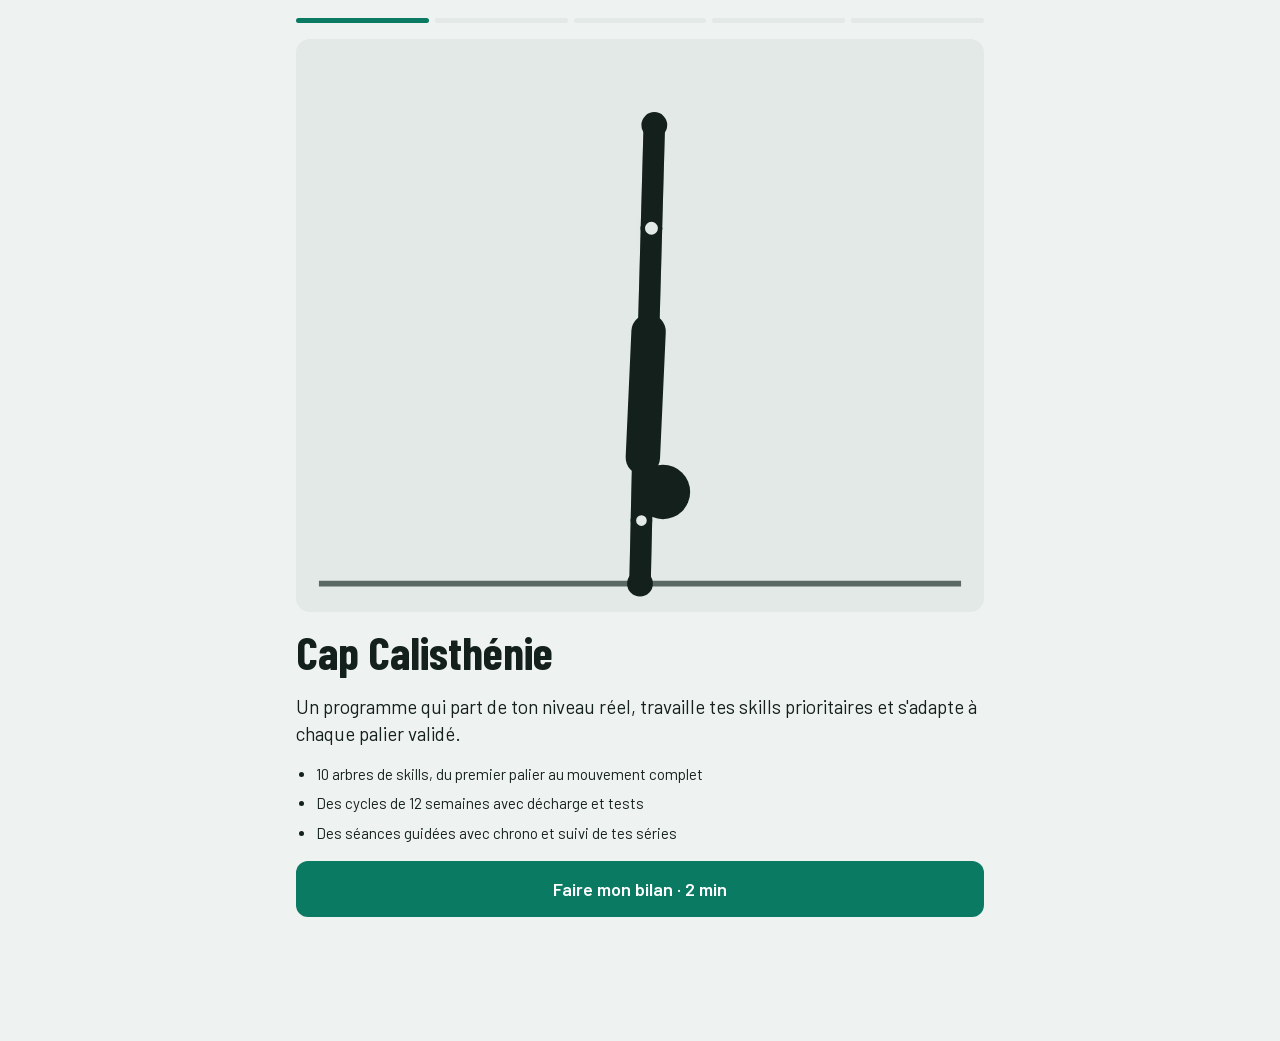
==== commit 05792fc6: "Calisthénie: redesigned companions and rune egg 30 creature companions in five families with rarity-" ====
--- a/calisthenie/index.html
+++ b/calisthenie/index.html
@@ -507,7 +507,7 @@
 .hatch-flash { position: absolute; inset: 0; background: var(--rc); opacity: 0; pointer-events: none; z-index: 1; }
 .hatch.revealed .hatch-flash { animation: flash .7s ease-out; }
 @keyframes flash { 0% { opacity: .9; } 100% { opacity: 0; } }
-.hatch-skip { position: absolute; top: calc(env(safe-area-inset-top, 0px) + 14px); right: 14px; z-index: 3; color: #fff; border-color: rgba(255,255,255,.4); }
+.hatch .hatch-skip { position: absolute; top: calc(env(safe-area-inset-top, 0px) + 14px); right: 14px; z-index: 3; color: #fff; border-color: rgba(255,255,255,.4); }
 .hatch-card { display: grid; gap: 10px; justify-items: center; text-align: center; max-width: 420px; animation: pop .4s cubic-bezier(.2, 1.4, .4, 1); }
 .hatch-card h2 { font-size: 34px; color: #fff; }
 .hatch-card .muted { color: rgba(255,255,255,.75); }
@@ -521,6 +521,41 @@
   .pet *, .pet, .spark, .pet-aura, .hatch .egg, .egg-crack, .hatch-card, .p-pet.cheer .pet { animation: none !important; }
   .egg-crack { opacity: 1; }
 }
+
+/* Compagnons v2 : animations de créatures */
+.a-breath { animation: c-breath 3.2s ease-in-out infinite; transform-origin: 50% 100%; }
+.a-hover { animation: c-hover 2.6s ease-in-out infinite; }
+.a-stomp { animation: c-stomp 2.8s ease-in-out infinite; transform-origin: 50% 100%; }
+.a-flicker { animation: c-float 3.4s ease-in-out infinite; }
+.a-slither { animation: c-slither 3.6s ease-in-out infinite; transform-origin: 50% 90%; }
+@keyframes c-breath { 0%,100% { transform: scale(1, 1); } 50% { transform: scale(1.012, 1.03); } }
+@keyframes c-hover { 0%,100% { transform: translateY(-2px); } 50% { transform: translateY(-9px); } }
+@keyframes c-stomp { 0%,40%,100% { transform: translateY(0) rotate(0); } 50% { transform: translateY(-3px) rotate(-1.5deg); } 60% { transform: translateY(0) rotate(0); } 70% { transform: translateY(-3px) rotate(1.5deg); } 80% { transform: translateY(0); } }
+@keyframes c-float { 0%,100% { transform: translateY(0) scale(1); } 50% { transform: translateY(-6px) scale(1.02, .98); } }
+@keyframes c-slither { 0%,100% { transform: skewX(0) translateY(0); } 25% { transform: skewX(-2deg) translateY(-1px); } 75% { transform: skewX(2deg) translateY(1px); } }
+.k-bird .pet-wing-l { animation: c-wingL .7s ease-in-out infinite alternate; transform-origin: 60% 100%; }
+.k-bird .pet-wing-r { animation: c-wingR .7s ease-in-out infinite alternate; transform-origin: 0% 100%; }
+.k-dragon .pet-wing-r { animation: c-wingR 1.4s ease-in-out infinite alternate; transform-origin: 0% 100%; }
+@keyframes c-wingL { from { transform: rotate(-6deg); } to { transform: rotate(10deg) scaleY(.9); } }
+@keyframes c-wingR { from { transform: rotate(4deg); } to { transform: rotate(-10deg) scaleY(.92); } }
+.k-beast .pet-tail { animation: c-tail 2.2s ease-in-out infinite; transform-origin: 0% 100%; }
+@keyframes c-tail { 50% { transform: rotate(-7deg); } }
+.k-bird .pet-tail { animation: c-tail 1.4s ease-in-out infinite; transform-origin: 0% 0%; }
+.pet-eye { animation: c-blink 5s infinite; transform-box: fill-box; transform-origin: center; }
+@keyframes c-blink { 0%,95%,100% { transform: scaleY(1); } 97% { transform: scaleY(.15); } }
+.pet-glow { animation: c-glow 1.8s ease-in-out infinite; }
+@keyframes c-glow { 50% { opacity: .35; } }
+.pet-core { animation: c-core 1.6s ease-in-out infinite; transform-box: fill-box; transform-origin: center; }
+@keyframes c-core { 50% { transform: scale(1.25); opacity: .8; } }
+.pet-twinkle { animation: c-twinkle 1.6s ease-in-out infinite; } .pet-twinkle:nth-child(2n) { animation-delay: .5s; } .pet-twinkle:nth-child(3n) { animation-delay: 1s; }
+@keyframes c-twinkle { 50% { opacity: .15; } }
+.k-spirit .pet-flame { animation: c-flick .45s ease-in-out infinite alternate; transform-box: fill-box; transform-origin: 50% 100%; }
+@keyframes c-flick { to { transform: scale(.97, 1.04) skewX(-1.5deg); } }
+.egg-aura { animation: c-glow 1.6s ease-in-out infinite; }
+.hatch .egg-runes { animation: egg-runes 1.9s ease-in forwards; }
+@keyframes egg-runes { 0% { opacity: .35; } 100% { opacity: 1; } }
+.common-egg .egg-runes { opacity: .5; }
+@media (prefers-reduced-motion: reduce) { .pet-svg *, .egg-svg * { animation: none !important; } }
 
 /* Craie, avatar, boutique */
 .chalk { display: inline-flex; align-items: center; gap: 4px; font-weight: 700; }
@@ -3630,6 +3665,217 @@
 render();
 
 
+/* =====================================================================
+   V8 : compagnons redessinés (style créature, pas mignon) et nouvel œuf
+   5 familles : fauve, oiseau, dragon, golem, esprit
+   ===================================================================== */
+let ART_N = 0;
+const lin = (id, stops, x2, y2) => '<linearGradient id="' + id + '" x1="0" y1="0" x2="' + (x2 == null ? 0 : x2) + '" y2="' + (y2 == null ? 1 : y2) + '">' + stops.map((s, i) => '<stop offset="' + (i / (stops.length - 1)) + '" stop-color="' + s + '"/>').join("") + '</linearGradient>';
+const rad = (id, stops) => '<radialGradient id="' + id + '" cx="50%" cy="40%" r="60%">' + stops.map((s, i) => '<stop offset="' + (i / (stops.length - 1)) + '" stop-color="' + s + '"/>').join("") + '</radialGradient>';
+const glowF = id => '<filter id="' + id + '" x="-50%" y="-50%" width="200%" height="200%"><feGaussianBlur stdDeviation="2.2" result="b"/><feMerge><feMergeNode in="b"/><feMergeNode in="SourceGraphic"/></feMerge></filter>';
+
+/* Yeux en amande lumineux, regard vers la gauche */
+function eyeSVG(x, y, col, u, sleepy, size) {
+  const s = size || 1;
+  if (sleepy) return '<path d="M' + (x - 5 * s) + ' ' + y + ' L' + (x + 5 * s) + ' ' + (y - 1) + '" stroke="#111" stroke-width="2" stroke-linecap="round"/>';
+  return '<g class="pet-eye" filter="url(#' + u + 'g)"><path d="M' + (x - 6 * s) + ' ' + (y + 1) + ' L' + (x + 5 * s) + ' ' + (y - 3 * s) + ' L' + (x + 2 * s) + ' ' + (y + 3 * s) + ' Z" fill="' + col + '"/><path d="M' + (x - 1 * s) + ' ' + (y - 1.5 * s) + ' L' + (x) + ' ' + (y + 2.2 * s) + '" stroke="#0b0b10" stroke-width="' + (1.4 * s) + '" stroke-linecap="round"/></g>';
+}
+
+/* ---------- Fauve assis, de 3/4 ---------- */
+function drawBeast(p, u, o) {
+  const P = p.pal, x = p.x || [], sl = o.mood === "sleepy";
+  let s = '<defs>' + lin(u + "a", [P.c, P.a, P.b]) + lin(u + "t", [P.a, P.b]) + glowF(u + "g") + '</defs>';
+  const tails = x.includes("tails3") ? [-14, 0, 14] : [0];
+  s += '<g class="pet-tail">' + tails.map(r => '<path transform="rotate(' + r + ' 84 98)" d="M80 100 C98 104 112 88 108 66 C106 56 98 50 92 54 C100 64 98 80 84 88 Z" fill="url(#' + u + 't)"/><path transform="rotate(' + r + ' 84 98)" d="M108 66 C106 58 100 52 94 54 C100 58 103 63 104 70 Z" fill="' + (P.tip || P.c) + '"/>').join("") + '</g>';
+  s += '<path d="M60 106 C56 90 62 74 78 74 C94 76 96 96 88 106 Z" fill="url(#' + u + 'a)"/>';
+  s += '<path d="M60 80 L64 106 L55 106 L52 82 Z" fill="' + P.b + '"/>';
+  s += '<path d="M38 58 C46 54 60 58 66 72 C72 86 68 100 62 106 L44 106 C46 92 38 76 38 58 Z" fill="url(#' + u + 'a)"/>';
+  s += '<path d="M42 78 C45 88 43 98 46 106 L36 106 C36 96 37 86 39 78 Z" fill="' + P.a + '"/><path d="M35 104 L47 104 L47 107 L33 107 Z" fill="' + P.b + '"/>';
+  s += '<path d="M40 62 C47 65 52 76 50 92 C45 84 41 74 40 62 Z" fill="' + P.c + '" opacity=".55"/>';
+  if (x.includes("stripes")) s += '<g fill="' + P.m + '" opacity=".9"><path d="M70 78 L80 84 L70 86Z"/><path d="M66 90 L80 94 L66 98Z"/><path d="M52 66 L60 72 L52 74Z"/><path d="M84 80 L92 86 L84 90Z"/></g>';
+  if (x.includes("bolt")) s += '<path class="pet-glow" d="M72 76 L64 90 L72 90 L66 104" fill="none" stroke="' + P.e + '" stroke-width="2.4" stroke-linejoin="round" filter="url(#' + u + 'g)"/><path class="pet-glow" d="M52 64 L46 74 L52 74 L48 82" fill="none" stroke="' + P.e + '" stroke-width="2" filter="url(#' + u + 'g)"/>';
+  if (x.includes("runes")) s += '<g class="pet-glow" fill="none" stroke="' + P.e + '" stroke-width="1.6" filter="url(#' + u + 'g)"><path d="M74 82 l6 6 l-6 6 l-6 -6Z"/><path d="M50 70 v12 M46 76 h8"/></g>';
+  if (x.includes("chain")) s += '<g fill="none" stroke="#c9ced6" stroke-width="2"><ellipse cx="44" cy="62" rx="4" ry="2.5"/><ellipse cx="50" cy="63" rx="4" ry="2.5"/><ellipse cx="56" cy="62" rx="4" ry="2.5"/></g>';
+  if (x.includes("scarf")) s += '<path d="M38 58 C46 62 58 62 64 58 L66 64 C58 68 46 68 38 64 Z" fill="' + P.m + '"/><path class="pet-tail" d="M64 60 C74 60 80 66 88 64 L84 70 C78 72 72 66 64 64 Z" fill="' + P.m + '"/>';
+  const cat = x.includes("feline");
+  s += cat ? '<path d="M48 36 L55 24 L60 40 Z" fill="' + P.b + '"/>' : '<path d="M48 36 L56 16 L60 40 Z" fill="' + P.b + '"/>';
+  if (x.includes("mane")) s += '<path class="pet-flame" d="M58 34 C70 30 74 44 66 50 C74 54 70 66 60 62 C64 56 60 50 54 50 Z" fill="' + P.e + '" filter="url(#' + u + 'g)" opacity=".9"/>';
+  s += '<path d="M58 40 C60 50 54 58 46 60 C38 62 26 58 16 54 L18 50 C24 48 28 44 32 40 C38 32 52 30 58 40 Z" fill="url(#' + u + 'a)"/>';
+  s += '<path d="M16 54 C26 58 36 60 46 60 C40 63 28 63 18 58 Z" fill="' + P.b + '"/>';
+  s += cat ? '<path d="M38 38 L43 24 L52 34 Z" fill="' + P.a + '"/><path d="M41 34 L43.5 28 L48 33 Z" fill="' + (P.m || P.b) + '" opacity=".8"/>' : '<path d="M38 38 L42 14 L52 34 Z" fill="' + P.a + '"/><path d="M41 34 L43 21 L48 33 Z" fill="' + (P.m || P.b) + '" opacity=".8"/>';
+  if (x.includes("horn")) s += '<path d="M36 36 L22 12 L42 32 Z" fill="' + P.e + '" filter="url(#' + u + 'g)"/>';
+  if (x.includes("crown")) s += '<path d="M38 32 L40 22 L45 28 L48 18 L51 28 L56 22 L56 34 Z" fill="#ffd34d" stroke="#b88400" stroke-width="1"/>';
+  s += '<circle cx="17.5" cy="51" r="2.6" fill="#16161c"/>';
+  s += '<path d="M24 46 L38 42" stroke="' + P.b + '" stroke-width="2" stroke-linecap="round"/>';
+  s += eyeSVG(33, 46, P.e, u, sl);
+  if (x.includes("facemark")) s += '<path d="M40 50 L50 52 L42 54 Z" fill="' + P.m + '"/>';
+  return s;
+}
+
+/* ---------- Oiseau de proie, ailes levées ---------- */
+function drawBird(p, u, o) {
+  const P = p.pal, x = p.x || [], sl = o.mood === "sleepy";
+  let s = '<defs>' + lin(u + "a", [P.c, P.a, P.b]) + lin(u + "w", [P.a, P.b], 1, 1) + glowF(u + "g") + '</defs>';
+  const fire = x.includes("fire");
+  s += '<g class="pet-wing pet-wing-r"><path d="M64 58 C74 40 84 22 104 10 C102 22 108 26 112 30 C104 34 104 40 108 46 C98 48 96 54 98 60 C88 60 80 64 72 70 Z" fill="' + P.b + '"/></g>';
+  s += '<path class="pet-tail" d="M62 92 L82 112 L76 100 L90 108 L80 94 L94 98 L72 84 Z" fill="' + (fire ? P.e : P.b) + '"' + (fire ? ' filter="url(#' + u + 'g)"' : '') + '/>';
+  s += '<path d="M36 54 C46 44 66 48 72 64 C76 78 70 92 58 98 C48 102 40 94 40 84 C40 72 34 64 36 54 Z" fill="url(#' + u + 'a)"/>';
+  s += '<path d="M42 64 C50 66 54 78 52 92 C46 86 42 76 42 64 Z" fill="' + P.c + '" opacity=".5"/>';
+  if (x.includes("chest")) s += '<g fill="' + P.m + '" opacity=".8"><path d="M44 72 l4 3 l-4 3Z"/><path d="M46 82 l4 3 l-4 3Z"/><path d="M50 76 l4 3 l-4 3Z"/></g>';
+  s += '<path d="M50 98 L48 106 M56 98 L56 106" stroke="#d9a441" stroke-width="2.4" stroke-linecap="round"/><path d="M44 106 L52 106 M52 106 L60 106" stroke="#d9a441" stroke-width="2" stroke-linecap="round"/>';
+  s += '<g class="pet-wing pet-wing-l"><path d="M56 62 C50 40 46 24 52 6 C56 16 62 18 68 18 C64 26 68 32 74 34 C68 40 70 46 76 50 C68 52 64 58 62 66 Z" fill="url(#' + u + 'w)"/><path d="M58 58 C56 44 54 30 56 16 M62 56 C62 46 64 36 68 26" stroke="' + P.c + '" stroke-width="1.4" opacity=".6" fill="none"/>' + (fire ? '<path class="pet-flame" d="M52 6 C46 12 48 20 54 24 C52 16 56 12 52 6 Z M68 18 C72 24 70 30 66 32 C68 26 66 22 68 18Z" fill="' + P.e + '" filter="url(#' + u + 'g)"/>' : '') + '</g>';
+  s += '<path d="M30 42 C32 52 40 60 50 60 C56 56 54 46 48 38 Z" fill="url(#' + u + 'a)"/>';
+  s += '<path d="M48 40 C52 30 44 22 36 26 C28 30 26 38 30 44 C34 50 44 50 48 40 Z" fill="url(#' + u + 'a)"/>';
+  if (x.includes("crest")) s += '<path class="pet-flame" d="M44 28 C50 18 58 18 64 22 C58 22 54 26 52 30 C58 28 62 30 64 34 C56 32 50 34 46 36 Z" fill="' + (P.m || P.e) + '"' + (fire ? ' filter="url(#' + u + 'g)"' : '') + '/>';
+  s += '<path d="M30 36 L16 40 C18 44 22 46 28 44 Z" fill="#e8b23a"/><path d="M16 40 C16 44 18 46 21 45" stroke="#7a5a12" stroke-width="1.2" fill="none"/>';
+  s += eyeSVG(36, 35, P.e, u, sl, .85);
+  if (x.includes("mask")) s += '<path d="M30 32 L44 30 L42 36 L30 37 Z" fill="' + P.m + '" opacity=".85"/>' + eyeSVG(36, 34, P.e, u, sl, .85);
+  return s;
+}
+
+/* ---------- Dragon / serpent en S ---------- */
+function drawDragon(p, u, o) {
+  const P = p.pal, x = p.x || [], sl = o.mood === "sleepy";
+  let s = '<defs>' + lin(u + "a", [P.c, P.a, P.b], 1, 1) + glowF(u + "g") + '</defs>';
+  if (x.includes("wings")) s += '<g class="pet-wing pet-wing-r"><path d="M62 58 C70 34 90 18 112 14 C104 24 106 30 110 36 C100 36 98 44 100 52 C92 50 86 56 86 64 C80 60 72 62 68 68 Z" fill="' + P.b + '" opacity=".95"/><path d="M66 60 L108 18 M72 64 L104 40 M78 66 L96 56" stroke="' + P.c + '" stroke-width="1.2" opacity=".5"/></g>';
+  const body = "M88 104 C112 98 108 72 86 74 C62 76 62 96 44 94 C28 92 28 74 40 64 C46 58 46 50 42 44";
+  s += '<path class="pet-coil" d="' + body + '" fill="none" stroke="url(#' + u + 'a)" stroke-width="15" stroke-linecap="round"/>';
+  s += '<path d="' + body + '" fill="none" stroke="' + P.c + '" stroke-width="5" stroke-dasharray="3 4" stroke-linecap="round" opacity=".55" transform="translate(-2 3)"/>';
+  if (x.includes("spikes")) s += '<g fill="' + P.m + '">' + [[96, 70], [76, 70], [58, 88], [36, 70], [38, 58]].map(([a, b]) => '<path d="M' + a + ' ' + b + ' l4 -8 l4 8Z"/>').join("") + '</g>';
+  if (x.includes("glowline")) s += '<path class="pet-glow" d="' + body + '" fill="none" stroke="' + P.e + '" stroke-width="1.6" filter="url(#' + u + 'g)" opacity=".9"/>';
+  if (x.includes("stars")) s += '<g fill="#fff">' + [[90, 84], [64, 86], [50, 92], [98, 96], [38, 76]].map(([a, b]) => '<circle class="pet-twinkle" cx="' + a + '" cy="' + b + '" r="1.3"/>').join("") + '</g>';
+  s += '<path d="M42 30 C50 30 56 38 52 46 C48 52 40 54 32 52 L14 50 L14 46 L24 42 L16 40 C22 34 32 30 42 30 Z" fill="url(#' + u + 'a)"/>';
+  s += '<path d="M14 50 L32 52 C26 56 18 56 14 52 Z" fill="' + P.b + '"/>';
+  s += '<path d="M44 32 C54 24 62 22 72 24 C62 26 56 30 52 36 Z" fill="' + (P.horn || "#e9dcc0") + '"/><path d="M40 30 C46 18 54 12 64 10 C56 16 50 22 48 30 Z" fill="' + (P.horn || "#e9dcc0") + '"/>';
+  if (x.includes("whisker")) s += '<path class="pet-tail" d="M18 48 C10 52 6 60 10 68 M22 50 C18 58 20 64 26 70" stroke="' + P.e + '" stroke-width="1.4" fill="none" filter="url(#' + u + 'g)"/>';
+  s += '<circle cx="18" cy="44" r="1.6" fill="#111"/>';
+  s += eyeSVG(32, 40, P.e, u, sl, .9);
+  if (x.includes("breath")) s += '<path class="pet-flame" d="M12 48 C4 46 0 50 2 54 C6 52 8 54 6 58 C10 56 12 54 12 50Z" fill="' + P.e + '" filter="url(#' + u + 'g)"/>';
+  return s;
+}
+
+/* ---------- Golem anguleux ---------- */
+function drawGolem(p, u, o) {
+  const P = p.pal, x = p.x || [], sl = o.mood === "sleepy";
+  let s = '<defs>' + lin(u + "a", [P.c, P.a, P.b], 1, 1) + rad(u + "r", ["#fff", P.e, "rgba(0,0,0,0)"]) + glowF(u + "g") + '</defs>';
+  const cr = x.includes("crystal") ? ' opacity=".88"' : "";
+  s += '<path d="M44 82 L40 106 L52 106 L54 84 Z M66 84 L68 106 L80 106 L76 82 Z" fill="' + P.b + '"/>';
+  s += '<path d="M40 50 L80 50 L86 64 L78 86 L42 86 L34 64 Z" fill="url(#' + u + 'a)"' + cr + '/>';
+  s += '<path d="M40 50 L60 58 L80 50 M42 86 L60 76 L78 86 M34 64 L60 58 L86 64" stroke="' + P.b + '" stroke-width="1.2" fill="none" opacity=".6"/>';
+  s += '<circle class="pet-core" cx="60" cy="67" r="9" fill="url(#' + u + 'r)" filter="url(#' + u + 'g)"/><circle cx="60" cy="67" r="4" fill="' + P.e + '"/>';
+  if (x.includes("cracks")) s += '<path class="pet-glow" d="M44 56 L50 64 L46 72 M74 56 L70 64 L76 74 M52 82 L58 76" stroke="' + P.e + '" stroke-width="1.8" fill="none" filter="url(#' + u + 'g)"/>';
+  if (x.includes("runes")) s += '<g class="pet-glow" stroke="' + P.e + '" stroke-width="1.5" fill="none" filter="url(#' + u + 'g)"><path d="M42 60 l4 -4 l4 4"/><path d="M70 60 l4 -4 l4 4"/></g>';
+  s += '<path d="M28 48 L44 44 L46 60 L36 66 L24 60 Z" fill="' + P.a + '"' + cr + '/><path d="M92 48 L76 44 L74 60 L84 66 L96 60 Z" fill="' + P.b + '"' + cr + '/>';
+  s += '<path d="M26 60 L34 64 L32 84 L22 82 Z" fill="' + P.a + '"/><path d="M94 60 L86 64 L88 84 L98 82 Z" fill="' + P.b + '"/>';
+  s += '<path d="M18 82 L34 82 L36 96 L20 98 Z" fill="url(#' + u + 'a)"/><path d="M86 82 L102 82 L100 98 L84 96 Z" fill="' + P.b + '"/>';
+  s += '<path d="M48 26 L72 26 L76 40 L70 48 L50 48 L44 40 Z" fill="url(#' + u + 'a)"' + cr + '/>';
+  s += sl ? '<path d="M50 38 L70 38" stroke="#111" stroke-width="2"/>' : '<path class="pet-eye" d="M49 36 L71 36 L68 40 L52 40 Z" fill="' + P.e + '" filter="url(#' + u + 'g)"/>';
+  if (x.includes("horns")) s += '<path d="M48 28 L38 12 L52 26 Z M72 28 L82 12 L68 26 Z" fill="' + (P.horn || P.c) + '"/>';
+  if (x.includes("shards")) s += '<g class="pet-orbit">' + [[22, 34], [98, 38], [100, 92], [18, 100]].map(([a, b]) => '<path d="M' + a + ' ' + (b - 5) + ' l4 5 l-4 5 l-4 -5Z" fill="' + P.e + '" opacity=".85"/>').join("") + '</g>';
+  return s;
+}
+
+/* ---------- Esprit élémentaire ---------- */
+function drawSpirit(p, u, o) {
+  const P = p.pal, x = p.x || [], sl = o.mood === "sleepy";
+  let s = '<defs>' + lin(u + "a", [P.c, P.a, P.b]) + rad(u + "r", [P.c, P.a, "rgba(0,0,0,0)"]) + glowF(u + "g") + '</defs>';
+  s += '<circle cx="60" cy="66" r="40" fill="url(#' + u + 'r)" opacity=".35"/>';
+  s += '<path class="pet-flame" d="M60 12 C66 26 78 30 82 44 C88 30 86 22 82 16 C94 26 100 46 94 66 C90 84 76 98 60 98 C42 98 28 86 26 68 C24 52 32 40 38 34 C38 42 42 48 46 50 C42 36 50 22 60 12 Z" fill="url(#' + u + 'a)" filter="url(#' + u + 'g)"/>';
+  s += '<path d="M60 40 C66 50 74 56 72 70 C70 82 64 88 60 88 C52 88 46 80 46 70 C46 60 54 54 60 40 Z" fill="' + P.c + '" opacity=".5"/>';
+  if (x.includes("bolt")) s += '<path class="pet-glow" d="M36 30 L28 48 L36 48 L30 64 M90 34 L84 50 L92 50 L86 62" fill="none" stroke="' + P.e + '" stroke-width="2.4" stroke-linejoin="round" filter="url(#' + u + 'g)"/>';
+  if (x.includes("ice")) s += '<g fill="' + P.c + '" stroke="' + P.e + '" stroke-width="1"><path d="M26 74 L16 66 L28 66Z"/><path d="M94 72 L106 64 L94 62Z"/><path d="M60 98 L56 110 L64 110Z"/></g>';
+  if (x.includes("void")) s += '<g fill="#fff">' + [[50, 60], [70, 76], [62, 52], [44, 78], [76, 58]].map(([a, b]) => '<circle class="pet-twinkle" cx="' + a + '" cy="' + b + '" r="1.2"/>').join("") + '</g>';
+  if (x.includes("orbit")) s += '<g class="pet-orbit">' + [[60, 8], [108, 70], [14, 70]].map(([a, b]) => '<path d="M' + a + ' ' + (b - 5) + ' l4 5 l-4 5 l-4 -5Z" fill="' + P.e + '" filter="url(#' + u + 'g)"/>').join("") + '</g>';
+  if (x.includes("crown")) s += '<path d="M46 24 L50 12 L56 20 L60 8 L64 20 L70 12 L74 24 Z" fill="#ffd34d" filter="url(#' + u + 'g)"/>';
+  if (sl) s += '<path d="M46 66 L56 68 M64 68 L74 66" stroke="#111" stroke-width="2" stroke-linecap="round"/>';
+  else s += '<g class="pet-eye" filter="url(#' + u + 'g)"><path d="M44 62 L56 66 L46 70 Z" fill="' + P.eye + '"/><path d="M76 62 L64 66 L74 70 Z" fill="' + P.eye + '"/></g>';
+  if (x.includes("grin")) s += '<path d="M52 78 L56 80 L60 77 L64 80 L68 78" stroke="' + P.eye + '" stroke-width="1.6" fill="none"/>';
+  return s;
+}
+
+/* ---------- Catalogue : 30 compagnons ---------- */
+const pal = (a, b, c, e, m, more) => Object.assign({ a, b, c, e, m }, more || {});
+const NEW_PETS = [
+  // Commun
+  { id: "loup", name: "Loup gris", r: "common", k: "beast", pal: pal("#8b929b", "#4a5059", "#c9cfd6", "#ffd34d", "#5d636c", { tip: "#e6e9ec" }), anim: "breath", d: "Endurant, discret, jamais le premier à lâcher la barre." },
+  { id: "renard", name: "Renard roux", r: "common", k: "beast", pal: pal("#d9692c", "#8c3a14", "#f5a56b", "#ffe066", "#2b1a12", { tip: "#fff4ea" }), x: ["facemark"], anim: "breath", d: "Rusé : il trouve toujours la progression la plus efficace." },
+  { id: "corbeau", name: "Corbeau", r: "common", k: "bird", pal: pal("#2f3340", "#151821", "#5d6478", "#b7c7ff", "#5d6478"), anim: "hover", d: "Il observe ta technique. Et il note tout." },
+  { id: "golempierre", name: "Golem de pierre", r: "common", k: "golem", pal: pal("#8a8378", "#4f4a43", "#b9b1a4", "#7fd1ff", "#4f4a43"), anim: "stomp", d: "Lent, lourd, inébranlable. La définition du gainage." },
+  { id: "feufollet", name: "Feu follet", r: "common", k: "spirit", pal: pal("#ff9a3c", "#c2401a", "#ffe08a", "#fff", "#c2401a", { eye: "#fff" }), anim: "flicker", d: "Une petite flamme qui brûle plus fort à chaque série." },
+  { id: "lezard", name: "Varan", r: "common", k: "dragon", pal: pal("#6d8a4a", "#3b4d25", "#a7bf7c", "#ffd34d", "#3b4d25", { horn: "#cdbf98" }), x: ["spikes"], anim: "slither", d: "Il rampe, il grimpe, il ne lâche rien." },
+  { id: "lynx", name: "Lynx", r: "common", k: "beast", pal: pal("#c9a57a", "#7a5b38", "#ecd3b0", "#9cff7a", "#5a4026", { tip: "#3a2a1a" }), x: ["stripes", "feline"], anim: "breath", d: "Précis comme un appui sur les doigts." },
+  { id: "faucon", name: "Faucon", r: "common", k: "bird", pal: pal("#8a6a48", "#4f3a26", "#d7c2a4", "#ffcf33", "#2b2016"), x: ["chest"], anim: "hover", d: "Il plonge à 300 km/h. Toi, tu descends en 5 secondes." },
+  // Rare
+  { id: "loupneige", name: "Loup des neiges", r: "rare", k: "beast", pal: pal("#e4edf5", "#8aa3bd", "#ffffff", "#5fd4ff", "#5fa8d8", { tip: "#ffffff" }), x: ["runes"], anim: "breath", d: "Né dans le blizzard. Les tenues longues ne lui font pas peur." },
+  { id: "panthere", name: "Panthère d'ombre", r: "rare", k: "beast", pal: pal("#2a2c36", "#101118", "#4a4e60", "#3ff2e0", "#3ff2e0", { tip: "#2a2c36" }), x: ["facemark", "feline"], anim: "breath", d: "Silencieuse, explosive. Le muscle-up en un seul mouvement." },
+  { id: "aigle", name: "Aigle royal", r: "rare", k: "bird", pal: pal("#6b4a2b", "#3a2614", "#e9e2d6", "#ffd34d", "#f2ead8"), x: ["crest", "chest"], anim: "hover", d: "Il domine tout depuis la barre fixe." },
+  { id: "golemacier", name: "Golem d'acier", r: "rare", k: "golem", pal: pal("#9aa7b4", "#4b5763", "#dfe7ee", "#ff4b3a", "#4b5763", { horn: "#dfe7ee" }), x: ["runes"], anim: "stomp", d: "Forgé pour porter des charges. Ses dips sont lestés de naissance." },
+  { id: "espritglace", name: "Esprit de glace", r: "rare", k: "spirit", pal: pal("#7fd3ff", "#2a7fc8", "#e8f8ff", "#bff0ff", "#2a7fc8", { eye: "#ffffff" }), x: ["ice"], anim: "flicker", d: "Il garde son calme même à la 15e seconde de straddle." },
+  { id: "serpent", name: "Serpent émeraude", r: "rare", k: "dragon", pal: pal("#1f9e6b", "#0c5a3b", "#7fe0b5", "#ffe066", "#0c5a3b", { horn: "#bdf2d6" }), x: ["glowline"], anim: "slither", d: "Souple comme un pont, rapide comme un kip." },
+  { id: "fennec", name: "Renard des sables", r: "rare", k: "beast", pal: pal("#e6c38f", "#a5794a", "#fff0d6", "#ff8a3d", "#a5794a", { tip: "#fff8ec" }), x: ["scarf"], anim: "breath", d: "Il traverse le désert sur les mains. Pour le style." },
+  // Épique
+  { id: "tigreorage", name: "Tigre d'orage", r: "epic", k: "beast", pal: pal("#f0a032", "#9a5410", "#ffd28a", "#9be7ff", "#1a1a24", { tip: "#fff2dc" }), x: ["stripes", "bolt", "feline"], anim: "breath", d: "Chaque rayure est un éclair. Chaque série, un orage." },
+  { id: "kitsune", name: "Kitsune", r: "epic", k: "beast", pal: pal("#f4f1ec", "#b8b0a6", "#ffffff", "#ff4f8a", "#e2483a", { tip: "#ff8fb3" }), x: ["tails3", "facemark"], anim: "breath", d: "Trois queues, trois paliers validés. Elle en vise neuf." },
+  { id: "wyverne", name: "Wyverne", r: "epic", k: "dragon", pal: pal("#7a3fb0", "#3d1a63", "#c09ae8", "#ffef5c", "#ffef5c", { horn: "#f2e6ff" }), x: ["wings", "spikes"], anim: "slither", d: "Mi-dragon, mi-tempête. Elle survole les plateaux." },
+  { id: "golemcristal", name: "Golem de cristal", r: "epic", k: "golem", pal: pal("#9ff0ff", "#3aa7d8", "#ffffff", "#ffffff", "#3aa7d8", { horn: "#e8fdff" }), x: ["crystal", "shards", "horns"], anim: "stomp", d: "Translucide et solide. Sa planche ne tremble jamais." },
+  { id: "espritorage", name: "Esprit d'orage", r: "epic", k: "spirit", pal: pal("#8f7cff", "#3b2aa8", "#e2dcff", "#ffef5c", "#3b2aa8", { eye: "#ffef5c" }), x: ["bolt", "grin"], anim: "flicker", d: "Il frappe deux fois au même endroit : tes dorsaux." },
+  { id: "corbeauombre", name: "Corbeau d'ombre", r: "epic", k: "bird", pal: pal("#3a2a5a", "#160f26", "#7d63b8", "#d18cff", "#d18cff"), x: ["crest", "mask"], anim: "hover", d: "Il apparaît quand tu sautes une séance. Il disparaît quand tu y vas." },
+  // Légendaire
+  { id: "phenix", name: "Phénix", r: "legendary", k: "bird", pal: pal("#ff6a2b", "#b0200e", "#ffd36b", "#ffe14d", "#ffb02e"), x: ["fire", "crest"], anim: "hover", d: "Il renaît de chaque échec. Plus fort, à chaque fois." },
+  { id: "dragonor", name: "Dragon d'or", r: "legendary", k: "dragon", pal: pal("#f0b52a", "#9a6608", "#fff0a8", "#ff4b3a", "#9a6608", { horn: "#fff6d6" }), x: ["wings", "spikes", "glowline", "breath"], anim: "slither", d: "Gardien du trésor ultime : la full planche." },
+  { id: "fenrir", name: "Fenrir", r: "legendary", k: "beast", pal: pal("#3d4250", "#181b24", "#6c7488", "#ff3b3b", "#ff3b3b", { tip: "#6c7488" }), x: ["runes", "chain", "facemark"], anim: "breath", d: "Aucune chaîne ne l'arrête. Aucune barre non plus." },
+  { id: "titanlave", name: "Titan de lave", r: "legendary", k: "golem", pal: pal("#3a2a24", "#160d0a", "#6a4a3c", "#ff7a1a", "#ff7a1a", { horn: "#ffb46b" }), x: ["cracks", "horns", "shards"], anim: "stomp", d: "Le sol fond sous ses appuis. Ses pompes aussi." },
+  // Mythique
+  { id: "leviathan", name: "Léviathan", r: "mythic", k: "dragon", pal: pal("#1b5fa8", "#0a2550", "#6ad0ff", "#7fffe0", "#7fffe0", { horn: "#bff6ff" }), x: ["whisker", "glowline", "spikes"], anim: "slither", d: "Des abysses jusqu'au sommet de la barre." },
+  { id: "kirin", name: "Kirin", r: "mythic", k: "beast", pal: pal("#ffe7a8", "#c99a2e", "#fffaf0", "#3ff2a0", "#ff6a2b", { tip: "#ffb02e" }), x: ["horn", "mane", "runes"], anim: "breath", d: "Il marche sur le feu sans laisser de trace. Comme un handstand parfait." },
+  { id: "angefer", name: "Ange de fer", r: "mythic", k: "bird", pal: pal("#c8d2dc", "#5e6b78", "#ffffff", "#5cf2ff", "#5cf2ff"), x: ["crest", "mask", "chest"], anim: "hover", d: "Mi-machine, mi-légende. Ses ailes sont des lames." },
+  // Ultime
+  { id: "dragonneant", name: "Dragon du néant", r: "ultimate", k: "dragon", pal: pal("#1a1036", "#06030f", "#5b3fd1", "#ff4fd8", "#ff4fd8", { horn: "#d8c8ff" }), x: ["wings", "spikes", "glowline", "stars", "breath"], anim: "slither", d: "Il dévore la gravité. Pour lui, tout est un handstand." },
+  { id: "gravitas", name: "Gravitas", r: "ultimate", k: "spirit", pal: pal("#1b1f3a", "#05060f", "#7b7bff", "#ff4fd8", "#7b7bff", { eye: "#ffffff" }), x: ["void", "orbit", "crown", "grin"], anim: "flicker", d: "L'être qui a vaincu la gravité. Il ne descend jamais." }
+];
+// Conversion des anciens compagnons vers les nouveaux, à rareté égale
+(function migratePets() {
+  const old = Object.keys(settings.pets.owned).filter(id => !NEW_PETS.some(p => p.id === id));
+  if (!old.length && (!settings.pets.equip || NEW_PETS.some(p => p.id === settings.pets.equip))) return;
+  const used = {};
+  const mapId = id => { const op = PETS.find(p => p.id === id); const r = op ? op.r : "common"; const pool = NEW_PETS.filter(p => p.r === r); used[r] = (used[r] || 0); const np = pool[used[r] % pool.length]; used[r]++; return np.id; };
+  const conv = {};
+  old.forEach(id => { const nid = mapId(id); conv[id] = nid; settings.pets.owned[nid] = (settings.pets.owned[nid] || 0) + settings.pets.owned[id]; delete settings.pets.owned[id]; });
+  if (settings.pets.equip && conv[settings.pets.equip]) settings.pets.equip = conv[settings.pets.equip];
+  else if (settings.pets.equip && !NEW_PETS.some(p => p.id === settings.pets.equip)) settings.pets.equip = Object.keys(settings.pets.owned)[0] || null;
+  settings.pets.log = settings.pets.log.map(l => Object.assign(l, { id: conv[l.id] || l.id }));
+  saveAll();
+})();
+PETS.splice(0, PETS.length, ...NEW_PETS);
+Object.keys(PET).forEach(k => delete PET[k]); PETS.forEach(p => { PET[p.id] = p; });
+
+/* ---------- Rendu ---------- */
+petSVG = function (p, o) {
+  o = o || {};
+  const u = "pt" + (++ART_N) + "_";
+  const q = o.shiny ? Object.assign({}, p, { pal: Object.assign({}, p.pal, { a: shade(p.pal.a), b: shade(p.pal.b), c: shade(p.pal.c) }) }) : p;
+  const art = { beast: drawBeast, bird: drawBird, dragon: drawDragon, golem: drawGolem, spirit: drawSpirit }[p.k](q, u, o);
+  const z = o.mood === "sleepy" ? '<text class="pet-zzz" x="82" y="30" font-size="14" font-weight="700" fill="#6b7a80" font-family="var(--font-display)">z<tspan dy="-6" font-size="11">z</tspan><tspan dy="-5" font-size="9">z</tspan></text>' : "";
+  return '<svg viewBox="0 0 120 120" class="pet-svg k-' + p.k + '" aria-hidden="true"><ellipse class="pet-shadow" cx="60" cy="109" rx="34" ry="4.5" fill="rgba(0,0,0,.18)"/><g class="pet-body a-' + (o.mood === "sleepy" ? "sleep" : p.anim) + '">' + art + '</g>' + z + '</svg>';
+};
+
+/* ---------- Nouvel œuf : pierre gravée de runes ---------- */
+eggSVG = function (rar) {
+  const R = RARITIES[RIDX[rar]] || RARITIES[0], col = R.color, hi = RIDX[rar] >= 3, u = "eg" + (++ART_N) + "_";
+  return '<svg viewBox="0 0 100 124" class="egg-svg"><defs>' + rad(u + "s", ["#4a5160", "#262b36", "#0e1117"]) + glowF(u + "g") + lin(u + "m", ["#f6e3a1", "#c8962a", "#7a5410"], 1, 0) + '</defs>' +
+    '<ellipse cx="50" cy="118" rx="28" ry="4.5" fill="rgba(0,0,0,.3)"/>' +
+    '<ellipse class="egg-aura" cx="50" cy="66" rx="46" ry="54" fill="' + col + '" opacity=".18" filter="url(#' + u + 'g)"/>' +
+    '<path class="egg-shell" d="M50 8 C76 8 90 52 90 78 C90 102 72 114 50 114 C28 114 10 102 10 78 C10 52 24 8 50 8Z" fill="url(#' + u + 's)" stroke="#05070b" stroke-width="1.5"/>' +
+    '<path d="M28 30 C34 18 42 14 48 14 C40 20 34 30 32 44 Z" fill="#fff" opacity=".12"/>' +
+    '<g class="egg-runes" stroke="' + col + '" stroke-width="2" fill="none" filter="url(#' + u + 'g)" stroke-linecap="round" stroke-linejoin="round">' +
+    '<path d="M50 26 L50 56 M43 34 L50 41 L57 34 M44 50 L50 56 L56 50"/><path d="M24 48 L30 42 L30 56 M26 60 L32 58"/><path d="M74 62 L80 56 L82 70 M70 70 L76 72"/><path d="M28 100 L36 96 L44 100 L52 96 L60 100 L68 96 L74 100"/></g>' +
+    (hi ? '<path d="M14 76 Q50 88 86 76 L86 82 Q50 94 14 82 Z" fill="url(#' + u + 'm)"/><circle cx="50" cy="85" r="4" fill="' + col + '" filter="url(#' + u + 'g)"/>' : '<path d="M14 78 Q50 88 86 78" stroke="#5d6676" stroke-width="2.5" fill="none"/>') +
+    '<path class="egg-crack" d="M16 66 L28 58 L34 68 L46 56 L54 70 L64 58 L72 68 L84 62" fill="none" stroke="' + col + '" stroke-width="2.6" stroke-linejoin="round" filter="url(#' + u + 'g)"/>' +
+    '</svg>';
+};
+render();
+
+
 </script>
 
 <script>
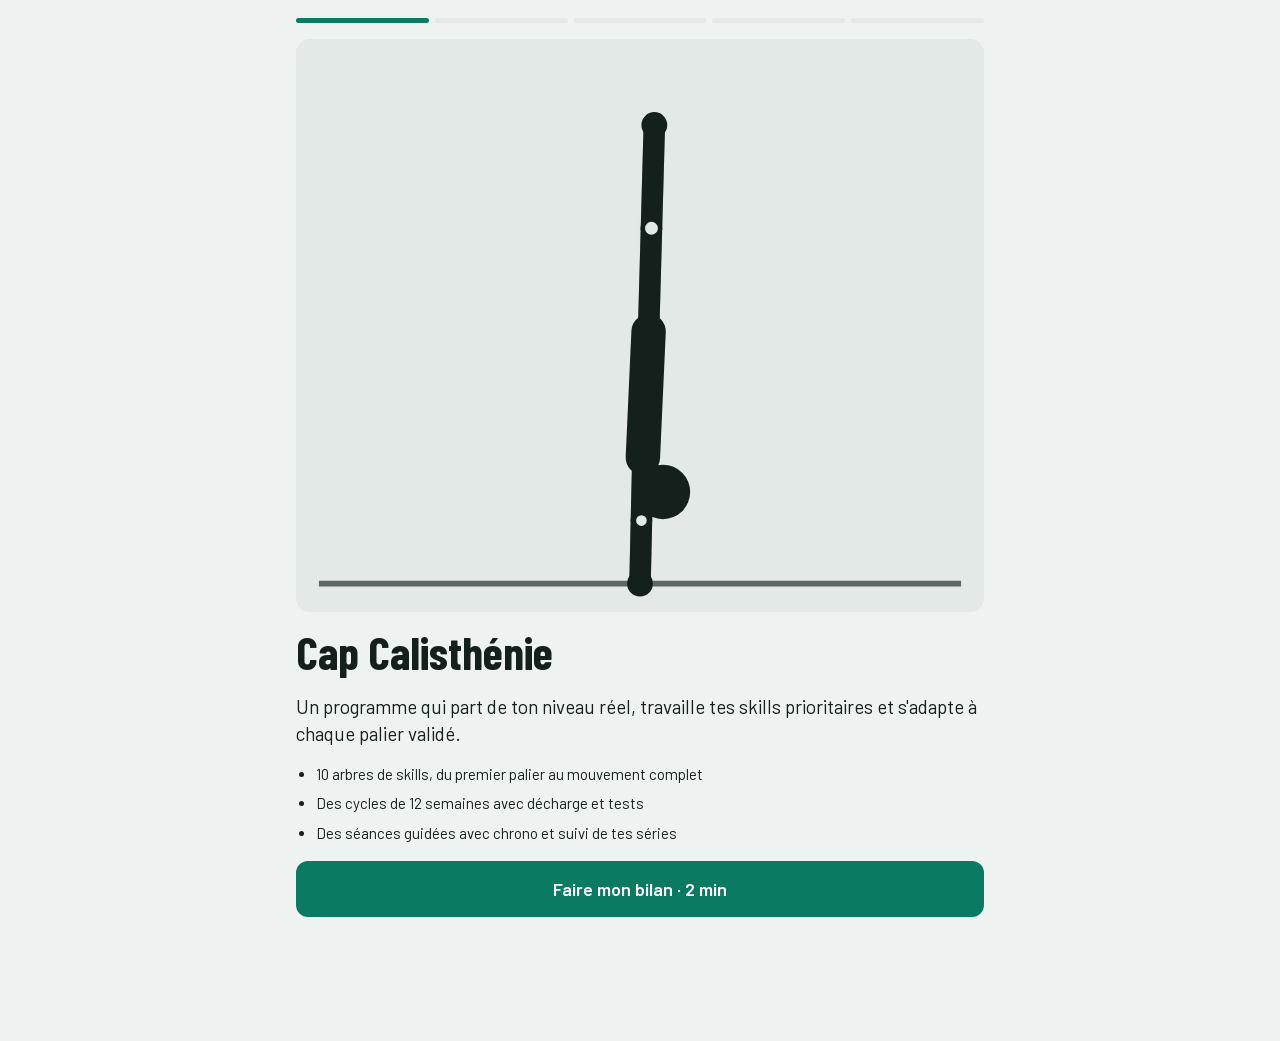
==== commit 7597168d: "Calisthénie: unique icon-style companions, matching egg, migration crash fix Co-Authored-By: Claude " ====
--- a/calisthenie/index.html
+++ b/calisthenie/index.html
@@ -557,6 +557,47 @@
 .common-egg .egg-runes { opacity: .5; }
 @media (prefers-reduced-motion: reduce) { .pet-svg *, .egg-svg * { animation: none !important; } }
 
+/* Compagnons v3 : style icône */
+.k-sh .pet-body { transform-box: fill-box; transform-origin: 50% 100%; }
+.k-sh .a-breath { animation: c-breath 3s ease-in-out infinite; }
+.k-sh .a-stomp { animation: c-stomp 2.6s ease-in-out infinite; }
+.k-sh .a-hover { animation: c-hover 2.4s ease-in-out infinite; }
+.k-sh .a-flicker { animation: c-float 2.8s ease-in-out infinite; }
+.k-sh .a-bob { animation: s-bob 2.2s ease-in-out infinite; }
+@keyframes s-bob { 0%,100% { transform: translateY(0) scale(1, 1); } 50% { transform: translateY(-3px) scale(.99, 1.02); } }
+.k-sh .s-eye { animation: c-blink 4.6s infinite; transform-box: fill-box; transform-origin: center; }
+.k-sh .s-eye + .s-eye { animation-delay: .02s; }
+.k-sh .s-flame { animation: c-flick .5s ease-in-out infinite alternate; transform-box: fill-box; transform-origin: 50% 100%; }
+.k-sh .s-tail { animation: s-swish 2.2s ease-in-out infinite; transform-box: fill-box; transform-origin: 0% 100%; }
+.k-sh .s-tail3 { animation: s-fan 2.6s ease-in-out infinite; }
+@keyframes s-swish { 50% { transform: rotate(-8deg); } }
+@keyframes s-fan { 50% { transform: rotate(4deg); } }
+.k-sh .s-wing.s-l { animation: s-wl 1s ease-in-out infinite alternate; transform-box: fill-box; transform-origin: 100% 90%; }
+.k-sh .s-wing.s-r { animation: s-wr 1s ease-in-out infinite alternate; transform-box: fill-box; transform-origin: 0% 90%; }
+@keyframes s-wl { from { transform: rotate(4deg); } to { transform: rotate(-9deg); } }
+@keyframes s-wr { from { transform: rotate(-4deg); } to { transform: rotate(9deg); } }
+.k-sh .s-fin.s-l, .k-sh .s-leaf.s-l, .k-sh .s-hand.s-l, .k-sh .s-blade.s-l, .k-sh .s-flex.s-l, .k-sh .s-fist.s-l { animation: s-wl 1.6s ease-in-out infinite alternate; transform-box: fill-box; transform-origin: 100% 100%; }
+.k-sh .s-fin.s-r, .k-sh .s-leaf.s-r, .k-sh .s-hand.s-r, .k-sh .s-blade.s-r, .k-sh .s-flex.s-r, .k-sh .s-fist.s-r { animation: s-wr 1.6s ease-in-out infinite alternate; transform-box: fill-box; transform-origin: 0% 100%; }
+.k-sh .s-blade.s-l, .k-sh .s-blade.s-r { animation-duration: 1.1s; }
+.k-sh .s-sway { animation: s-swish 2.6s ease-in-out infinite; transform-box: fill-box; transform-origin: 50% 100%; }
+.k-sh .s-tent { animation: s-tent 1.8s ease-in-out infinite; transform-box: fill-box; transform-origin: 50% 0%; }
+@keyframes s-tent { 50% { transform: skewX(6deg) scaleY(1.04); } }
+.k-sh .s-glow { animation: c-glow 1.6s ease-in-out infinite; }
+.k-sh .s-tw { animation: c-twinkle 1.5s ease-in-out infinite; } .k-sh .s-tw:nth-of-type(2n) { animation-delay: .5s; } .k-sh .s-tw:nth-of-type(3n) { animation-delay: 1s; }
+.k-sh .s-ghost { animation: s-ghost 1.4s ease-in-out infinite; transform-box: fill-box; transform-origin: 50% 0%; }
+@keyframes s-ghost { 50% { transform: skewX(-2deg) scaleY(1.02); } }
+.k-sh .s-drip { animation: s-drip 1.4s ease-in infinite; }
+@keyframes s-drip { 0% { opacity: 0; transform: translateY(-4px); } 40% { opacity: 1; } 100% { opacity: 0; transform: translateY(4px); } }
+.k-sh .s-halo, .k-sh .s-crown { animation: p-halo 2.2s ease-in-out infinite; }
+.k-sh .s-wave { animation: s-wave 2.4s ease-in-out infinite; }
+@keyframes s-wave { 50% { transform: translateX(-4px); } }
+.k-sh .s-pulse { animation: s-pulse 2.4s ease-in-out infinite; transform-box: fill-box; transform-origin: center; }
+@keyframes s-pulse { 50% { transform: scale(1.08); opacity: .35; } }
+.k-sh .s-orbit { animation: s-orbit 3s ease-in-out infinite; }
+@keyframes s-orbit { 50% { transform: translateY(-3px); } }
+.egg-svg .s-tw { animation: c-twinkle 1.5s ease-in-out infinite; }
+@media (prefers-reduced-motion: reduce) { .k-sh *, .k-sh { animation: none !important; } }
+
 /* Craie, avatar, boutique */
 .chalk { display: inline-flex; align-items: center; gap: 4px; font-weight: 700; }
 .chalk-ic svg { width: 16px; height: 16px; display: block; fill: color-mix(in srgb, var(--surface) 70%, var(--accent)); stroke: var(--accent); stroke-width: 1.6; stroke-linejoin: round; }
@@ -3662,7 +3703,6 @@
   }
   _render7();
 };
-render();
 
 
 /* =====================================================================
@@ -3835,14 +3875,16 @@
 ];
 // Conversion des anciens compagnons vers les nouveaux, à rareté égale
 (function migratePets() {
-  const old = Object.keys(settings.pets.owned).filter(id => !NEW_PETS.some(p => p.id === id));
-  if (!old.length && (!settings.pets.equip || NEW_PETS.some(p => p.id === settings.pets.equip))) return;
+  // seuls les identifiants de la toute première liste sont convertis ici (les suivants sont gérés plus loin)
+  const isOld = id => PETS.some(p => p.id === id) && !NEW_PETS.some(p => p.id === id);
+  const old = Object.keys(settings.pets.owned).filter(isOld);
+  if (!old.length && !isOld(settings.pets.equip)) return;
   const used = {};
-  const mapId = id => { const op = PETS.find(p => p.id === id); const r = op ? op.r : "common"; const pool = NEW_PETS.filter(p => p.r === r); used[r] = (used[r] || 0); const np = pool[used[r] % pool.length]; used[r]++; return np.id; };
+  const mapId = id => { const r = PET[id].r; const pool = NEW_PETS.filter(p => p.r === r); used[r] = used[r] || 0; const np = pool[used[r] % pool.length]; used[r]++; return np.id; };
   const conv = {};
   old.forEach(id => { const nid = mapId(id); conv[id] = nid; settings.pets.owned[nid] = (settings.pets.owned[nid] || 0) + settings.pets.owned[id]; delete settings.pets.owned[id]; });
-  if (settings.pets.equip && conv[settings.pets.equip]) settings.pets.equip = conv[settings.pets.equip];
-  else if (settings.pets.equip && !NEW_PETS.some(p => p.id === settings.pets.equip)) settings.pets.equip = Object.keys(settings.pets.owned)[0] || null;
+  if (conv[settings.pets.equip]) settings.pets.equip = conv[settings.pets.equip];
+  else if (isOld(settings.pets.equip)) settings.pets.equip = Object.keys(settings.pets.owned)[0] || null;
   settings.pets.log = settings.pets.log.map(l => Object.assign(l, { id: conv[l.id] || l.id }));
   saveAll();
 })();
@@ -3873,6 +3915,533 @@
     '<path class="egg-crack" d="M16 66 L28 58 L34 68 L46 56 L54 70 L64 58 L72 68 L84 62" fill="none" stroke="' + col + '" stroke-width="2.6" stroke-linejoin="round" filter="url(#' + u + 'g)"/>' +
     '</svg>';
 };
+
+
+/* =====================================================================
+   V9 : compagnons en style « icône » (contour épais, ombrage en aplats)
+   Chaque créature a son propre dessin : plus de variantes recolorées.
+   ===================================================================== */
+const OL = "#1d1e2c";
+let CEL_N = 0;
+// Symétrie gauche/droite autour de x = 60 (chemins absolus M L C Q Z uniquement)
+const mir = d => d.replace(/(-?\d*\.?\d+)[ ,]+(-?\d*\.?\d+)/g, (m, a, b) => +(120 - a).toFixed(2) + " " + b);
+
+/* Forme ombrée : aplat de base, motifs internes, croissant d'ombre en bas, reflet, contour */
+function cel(u, d, base, shade, o) {
+  o = o || {};
+  const id = u + "k" + (++CEL_N), dx = o.dx == null ? -2 : o.dx, dy = o.dy == null ? -5 : o.dy;
+  const hl = o.hl ? '<ellipse cx="' + o.hl[0] + '" cy="' + o.hl[1] + '" rx="' + o.hl[2] + '" ry="' + o.hl[3] + '" fill="#fff" opacity="' + (o.hlo || .5) + '"' + (o.hl[4] ? ' transform="rotate(' + o.hl[4] + ' ' + o.hl[0] + ' ' + o.hl[1] + ')"' : '') + '/>' : "";
+  return '<g' + (o.cls ? ' class="' + o.cls + '"' : "") + (o.f ? ' filter="url(#' + u + 'g)"' : "") + '>' +
+    '<clipPath id="' + id + 'c"><path d="' + d + '"/></clipPath>' +
+    '<mask id="' + id + 'm" maskUnits="userSpaceOnUse" x="-40" y="-40" width="200" height="200"><path d="' + d + '" fill="#fff"/><path d="' + d + '" fill="#000" transform="translate(' + dx + ' ' + dy + ')"/></mask>' +
+    '<path d="' + d + '" fill="' + base + '"/>' +
+    '<g clip-path="url(#' + id + 'c)">' + (o.x || "") + '<path d="' + d + '" fill="' + shade + '" opacity="' + (o.so || .9) + '" mask="url(#' + id + 'm)"/>' + hl + '</g>' +
+    '<path d="' + d + '" fill="none" stroke="' + OL + '" stroke-width="' + (o.sw || 3) + '" stroke-linejoin="round"/></g>';
+}
+const cel2 = (u, d, b, s, o) => { o = o || {}; return cel(u, d, b, s, Object.assign({}, o, { cls: o.cls ? o.cls + " s-l" : o.cls })) + cel(u, mir(d), b, s, Object.assign({}, o, { cls: o.cls ? o.cls + " s-r" : o.cls, hl: o.hl ? [120 - o.hl[0], o.hl[1], o.hl[2], o.hl[3], -(o.hl[4] || 0)] : null, x: o.x ? mir(o.x) : "" })); };
+const ln = (d, w, c) => '<path d="' + d + '" fill="none" stroke="' + (c || OL) + '" stroke-width="' + (w || 3) + '" stroke-linecap="round" stroke-linejoin="round"/>';
+const glowLn = (u, d, c, w, cls) => '<path class="' + (cls || "s-glow") + '" d="' + d + '" fill="none" stroke="' + c + '" stroke-width="' + (w || 2.4) + '" stroke-linecap="round" stroke-linejoin="round" filter="url(#' + u + 'g)"/>';
+const fill = (d, c, extra) => '<path d="' + d + '" fill="' + c + '"' + (extra || "") + '/>';
+const fang = (x, y, s) => '<path d="M' + (x - 2.4 * s) + ' ' + y + ' L' + x + ' ' + (y + 5 * s) + ' L' + (x + 2.4 * s) + ' ' + y + ' Z" fill="#fff" stroke="' + OL + '" stroke-width="1.6" stroke-linejoin="round"/>';
+const dot = (x, y, r, c, cls) => '<circle' + (cls ? ' class="' + cls + '"' : '') + ' cx="' + x + '" cy="' + y + '" r="' + r + '" fill="' + c + '"/>';
+
+/* Œil au regard déterminé : paupière sombre en biais, iris coloré, reflets */
+function eye(u, x, y, r, iris, o) {
+  o = o || {};
+  if (o.sl) return ln("M" + (x - r) + " " + y + " Q" + x + " " + (y + r * .6) + " " + (x + r) + " " + y, 3);
+  const inn = x < 60 ? 1 : -1, id = u + "e" + (++CEL_N), rx = r * (o.w || .88), W = rx + 2;
+  const lid = "M" + (x - inn * W) + " " + (y - r - 2) + " L" + (x + inn * W) + " " + (y - r - 2) + " L" + (x + inn * W) + " " + (y - r * (o.a1 == null ? .05 : o.a1)) + " L" + (x - inn * W) + " " + (y - r * (o.a2 == null ? .6 : o.a2)) + " Z";
+  const ix = x + inn * r * .14, iy = y + r * .14, ir = r * (o.ir || .64);
+  const pupil = o.slit ? '<ellipse cx="' + ix + '" cy="' + iy + '" rx="' + ir * .2 + '" ry="' + ir * .82 + '" fill="#0d0d14"/>' : dot(ix, iy, ir * .48, "#0d0d14");
+  return '<g class="s-eye"><clipPath id="' + id + '"><ellipse cx="' + x + '" cy="' + y + '" rx="' + rx + '" ry="' + r + '"/></clipPath>' +
+    '<ellipse cx="' + x + '" cy="' + y + '" rx="' + rx + '" ry="' + r + '" fill="' + (o.sc || "#fff") + '"/>' +
+    '<g clip-path="url(#' + id + ')"><circle cx="' + ix + '" cy="' + iy + '" r="' + ir + '" fill="' + iris + '"' + (o.glow ? ' filter="url(#' + u + 'g)"' : '') + '/>' +
+    '<circle cx="' + ix + '" cy="' + (iy + ir * .35) + '" r="' + ir * .7 + '" fill="#fff" opacity=".22"/>' + pupil +
+    dot(ix - inn * ir * .38, iy - ir * .05, ir * .26, "#fff") + dot(ix + inn * ir * .3, iy + ir * .4, ir * .12, "#fff") +
+    '<path d="' + lid + '" fill="' + OL + '"/></g>' +
+    '<ellipse cx="' + x + '" cy="' + y + '" rx="' + rx + '" ry="' + r + '" fill="none" stroke="' + OL + '" stroke-width="2.6"/></g>';
+}
+const eyes = (u, cx, y, gap, r, iris, o) => eye(u, cx - gap, y, r, iris, o) + eye(u, cx + gap, y, r, iris, o);
+// Yeux lumineux sans pupille (esprits, golems, machines)
+const glowEyes = (u, sl, d, c, w) => {
+  if (sl) { const n = d.match(/-?\d*\.?\d+/g).map(Number), L = "M" + n[0] + " " + n[1] + " L" + n[2] + " " + n[1]; return ln(L, 3) + ln(mir(L), 3); }
+  return glowLn(u, d, c, w || 4, "s-eye") + glowLn(u, mir(d), c, w || 4, "s-eye");
+};
+
+/* =========================== Les 30 créatures =========================== */
+const ART = {};
+
+/* ----- Commun ----- */
+ART.gravillon = (u, sl) => {
+  let s = cel2(u, "M16 84 C10 76 16 66 24 70 C32 74 32 88 26 94 C20 96 16 90 16 84 Z", "#a39e94", "#6f6a62", { hl: [19, 76, 3, 4] });
+  s += cel(u, "M24 104 C16 80 22 52 42 42 C54 36 70 36 80 42 C100 54 104 82 96 104 Z", "#a8a398", "#706b62", {
+    hl: [38, 56, 9, 5, -30],
+    x: fill("M20 58 C34 34 86 32 100 58 C92 50 84 54 76 48 C68 54 60 46 52 52 C44 46 36 54 20 58 Z", "#6fae4a") + fill("M20 58 C26 56 30 60 36 56 C40 62 46 56 52 60 L52 52 C44 46 36 54 20 58Z", "#4c8a30") + ln("M30 74 L36 80 L34 88", 2.2) + ln("M90 76 L84 81 L86 90", 2.2) + ln("M58 96 L62 101", 2)
+  });
+  s += eyes(u, 60, 70, 13, 8, "#ffae1a", { sl });
+  s += ln("M48 89 L54 87 L60 89 L66 87 L72 89", 3);
+  return s;
+};
+ART.flammeche = (u, sl) => {
+  let s = cel(u, "M28 70 C18 66 16 54 20 46 C24 56 30 58 34 58 Z", "#ffb03a", "#e0601a", { cls: "s-flame" }) + cel(u, mir("M28 70 C18 66 16 54 20 46 C24 56 30 58 34 58 Z"), "#ffb03a", "#e0601a", { cls: "s-flame" });
+  s += cel(u, "M60 12 C66 30 88 42 88 72 C88 94 76 106 60 106 C44 106 32 94 32 72 C32 54 44 46 48 32 C52 40 56 30 60 12 Z", "#ff8a2a", "#d9441a", {
+    cls: "s-flame", hl: [44, 62, 4, 9, 15],
+    x: fill("M60 62 C72 70 78 80 76 90 C74 104 46 104 44 90 C42 80 50 72 60 62 Z", "#ffd04a") + fill("M60 80 C66 86 68 92 66 98 C62 104 56 104 54 98 C52 92 56 86 60 80Z", "#fff6c8")
+  });
+  s += eyes(u, 60, 70, 11, 7.5, "#e0201a", { sl, sc: "#fff8dc" });
+  s += ln("M50 84 Q60 90 70 84", 3) + fang(54, 85.5, .8) + fang(66, 85.5, .8);
+  s += dot(30, 30, 2, "#ffb03a", "s-tw") + dot(92, 24, 1.6, "#ffd04a", "s-tw") + dot(98, 50, 1.4, "#ff8a2a", "s-tw");
+  return s;
+};
+ART.ondin = (u, sl) => {
+  let s = cel(u, "M50 50 C46 30 56 14 72 10 C66 22 72 34 76 50 Z", "#8fe0ff", "#3fa0e8", { cls: "s-tail", x: ln("M58 46 C58 34 62 24 68 16", 1.8, "#3fa0e8") });
+  s += cel2(u, "M30 64 C16 56 6 62 6 72 C14 70 20 74 30 78 Z", "#8fe0ff", "#3fa0e8", { cls: "s-fin" });
+  s += cel(u, "M28 100 C18 78 24 48 60 46 C96 48 102 78 92 100 C82 108 38 108 28 100 Z", "#3fa6ec", "#2163b4", {
+    hl: [40, 60, 8, 5, -25],
+    x: fill("M40 106 C36 90 46 80 60 80 C74 80 84 90 80 106 Z", "#c8eeff") + ln("M48 90 Q60 94 72 90", 1.6, "#7cc4ea") + ln("M46 98 Q60 102 74 98", 1.6, "#7cc4ea") + dot(34, 82, 2.2, "#bde8ff") + dot(88, 80, 2, "#bde8ff")
+  });
+  s += eyes(u, 60, 66, 14, 8.5, "#0a5ad0", { sl });
+  s += ln("M53 82 Q60 86 67 82", 3);
+  return s;
+};
+ART.pousse = (u, sl) => {
+  let s = cel2(u, "M38 62 C24 50 10 54 2 40 C16 32 34 38 44 56 Z", "#a6dc54", "#5f9c2a", { cls: "s-leaf", x: ln("M38 58 C28 48 18 44 8 42", 1.6, "#5f9c2a") });
+  s += '<g class="s-sway">' + ln("M60 56 C60 46 56 40 60 30", 4) + ln("M60 56 C60 46 56 40 60 30", 2, "#5f9c2a") + cel(u, "M60 32 C62 18 76 12 84 16 C80 28 70 34 60 32 Z", "#bff06a", "#6aa830") + cel(u, "M60 32 C56 22 46 18 40 22 C44 30 52 34 60 32Z", "#bff06a", "#6aa830") + dot(60, 30, 3.4, "#ff5a7a") + '</g>';
+  s += cel(u, "M28 104 C22 82 30 56 60 54 C90 56 98 82 92 104 Z", "#7cc443", "#47852a", {
+    hl: [42, 66, 8, 4, -20],
+    x: fill("M28 104 C30 98 36 96 40 100 C44 94 50 96 52 100 C56 94 64 94 68 100 C70 96 76 94 80 100 C84 96 90 98 92 104 Z", "#5a9a30")
+  });
+  s += eyes(u, 60, 77, 13, 7.5, "#d8381e", { sl });
+  s += ln("M52 92 Q58 95 68 90", 3);
+  return s;
+};
+ART.etincelle = (u, sl) => {
+  let s = cel(u, "M22 82 L6 68 L24 66 L14 46 L34 54 L34 30 L50 46 L60 20 L70 46 L86 30 L86 54 L106 46 L96 66 L114 68 L98 82 Z", "#34406a", "#1c2340", { hl: [56, 34, 2, 6] });
+  s += cel(u, "M28 102 C18 82 24 58 60 56 C96 58 102 82 92 102 C80 110 40 110 28 102 Z", "#ffd23a", "#de9410", {
+    hl: [40, 66, 8, 4, -20],
+    x: fill("M42 108 C40 96 48 88 60 88 C72 88 80 96 78 108 Z", "#fff1b0")
+  });
+  s += glowLn(u, "M28 84 L34 80 L32 86 L38 82", "#3fd0ff", 2.2) + glowLn(u, mir("M28 84 L34 80 L32 86 L38 82"), "#3fd0ff", 2.2);
+  s += eyes(u, 60, 76, 13, 7.5, "#1e9ee8", { sl, glow: 1 });
+  s += '<ellipse cx="60" cy="88" rx="3.4" ry="2.4" fill="' + OL + '"/>' + ln("M54 93 Q60 96 66 93", 2.6);
+  s += dot(18, 40, 1.6, "#3fd0ff", "s-tw") + dot(104, 36, 1.8, "#3fd0ff", "s-tw");
+  return s;
+};
+ART.corbin = (u, sl) => {
+  let s = cel(u, "M50 46 C44 30 48 20 54 12 C56 24 58 34 60 42 C62 30 66 20 78 16 C72 28 70 38 68 46 Z", "#2c3048", "#161828", {});
+  s += cel(u, "M28 100 C16 76 26 44 60 42 C94 44 104 76 92 100 C80 110 40 110 28 100 Z", "#3a405e", "#1f2236", {
+    hl: [40, 56, 8, 4, -25],
+    x: fill("M42 108 C38 92 48 82 60 82 C72 82 82 92 78 108 Z", "#5d6488") + ln("M50 92 L54 96 L58 92 M62 92 L66 96 L70 92", 1.8, "#3a405e") + ln("M54 100 L58 104 L62 100 L66 104", 1.8, "#3a405e")
+  });
+  s += cel2(u, "M30 68 C16 72 10 90 18 104 C24 96 30 92 36 88 Z", "#2c3048", "#161828", { cls: "s-wing", x: ln("M22 80 L30 82 M18 90 L28 90", 1.6, "#4b5276") });
+  s += eyes(u, 60, 63, 12.5, 7.5, "#ff3b3b", { sl });
+  s += cel(u, "M50 72 L70 72 C70 80 64 88 60 94 C56 88 50 80 50 72 Z", "#ffb52e", "#d27c12", { hl: [56, 75, 3, 1.5] });
+  s += ln("M60 78 L60 86", 1.8);
+  s += ln("M48 106 L46 110 M52 106 L52 110 M68 106 L68 110 M72 106 L74 110", 2.6, "#d27c12");
+  return s;
+};
+ART.crocou = (u, sl) => {
+  let s = cel(u, "M22 76 L14 70 L24 66 Z M98 76 L106 70 L96 66 Z", "#3c8a3e", "#245e28");
+  s += cel(u, "M18 96 C14 74 28 58 60 58 C92 58 106 74 102 96 C98 108 22 108 18 96 Z", "#52a64c", "#2d6c30", {
+    hl: [40, 66, 10, 3.5, -10],
+    x: fill("M20 90 C40 100 80 100 100 90 C102 104 18 104 20 90 Z", "#dfeaa4") + dot(46, 72, 2.4, "#3c8a3e") + dot(74, 70, 2, "#3c8a3e") + dot(60, 66, 1.8, "#3c8a3e")
+  });
+  s += cel2(u, "M30 64 C28 46 46 40 52 52 C54 58 50 64 44 66 Z", "#52a64c", "#2d6c30");
+  s += eyes(u, 60, 54, 16.5, 6.5, "#ffd000", { sl, slit: 1 });
+  s += ln("M24 86 Q60 98 96 86", 3);
+  s += [32, 42, 52, 68, 78, 88].map((x, i) => fang(x, 86 + (i === 0 || i === 5 ? 1.5 : i === 1 || i === 4 ? 4.3 : 5.6) - .5, .7)).join("");
+  s += dot(54, 76, 1.6, OL) + dot(66, 76, 1.6, OL);
+  return s;
+};
+ART.fouisseur = (u, sl) => {
+  let s = cel(u, "M26 104 C18 80 26 48 60 46 C94 48 102 80 94 104 Z", "#6b5a80", "#45395a", {
+    hl: [40, 58, 9, 4, -25],
+    x: fill("M42 106 C40 94 48 88 60 88 C72 88 80 94 78 106Z", "#8a78a0")
+  });
+  s += fill("M22 64 C40 58 80 58 98 64 L98 70 C80 66 40 66 22 70 Z", "#3a2f22") ;
+  s += sl ? ln("M38 66 L52 66", 3) + ln("M68 66 L82 66", 3) :
+    [45, 75].map(x => '<circle cx="' + x + '" cy="66" r="11.5" fill="#2c3644" stroke="#d9a441" stroke-width="2.4"/><circle cx="' + x + '" cy="66" r="13" fill="none" stroke="' + OL + '" stroke-width="2.2"/>' + fill("M" + (x - 6) + " 62 L" + (x + 1) + " 57 L" + (x - 3) + " 68 Z", "#9fd8ff", ' opacity=".8"')).join("") + '<rect x="56" y="63" width="8" height="5" rx="2" fill="#d9a441" stroke="' + OL + '" stroke-width="1.5"/>';
+  s += cel(u, "M50 82 C50 75 70 75 70 82 C70 90 50 90 50 82 Z", "#ff8fa3", "#d85a76", { hl: [56, 79, 3, 1.5] });
+  s += ln("M54 94 Q60 97 66 94", 2.6);
+  s += cel2(u, "M24 86 C12 86 6 98 12 106 L32 106 C34 96 30 88 24 86 Z", "#8a78a0", "#5a4b70", { x: "" });
+  s += ln("M10 104 L4 100 M14 106 L8 106 M18 106 L14 110", 2.6, "#fff") + ln(mir("M10 104 L4 100 M14 106 L8 106 M18 106 L14 110"), 2.6, "#fff");
+  return s;
+};
+
+/* ----- Rare ----- */
+ART.lynxglace = (u, sl) => {
+  let s = cel2(u, "M30 54 L24 16 L52 38 Z", "#dfeaf5", "#94adc8", { x: fill("M32 48 L28 24 L46 38Z", "#7fb0e6") });
+  s += ln("M24 16 L22 4", 3) + ln(mir("M24 16 L22 4"), 3);
+  s += cel(u, "M24 72 C22 50 38 36 60 36 C82 36 98 50 96 72 L106 78 L96 82 L100 90 L88 90 C82 100 72 104 60 104 C48 104 38 100 32 90 L20 90 L24 82 L14 78 Z", "#e6eff8", "#9ab2cc", {
+    hl: [44, 48, 9, 4, -20],
+    x: fill("M60 40 L66 50 L60 60 L54 50 Z", "#7fe0ff", ' filter="url(#' + u + 'g)" class="s-glow"') + fill("M44 80 C44 72 56 72 60 78 C64 72 76 72 76 80 C76 92 44 92 44 80 Z", "#fff") + ln("M30 60 L40 62 M28 68 L38 68", 2.2, "#7a94b4") + ln(mir("M30 60 L40 62 M28 68 L38 68"), 2.2, "#7a94b4")
+  });
+  s += '<path d="M60 40 L66 50 L60 60 L54 50 Z" fill="none" stroke="' + OL + '" stroke-width="2"/>';
+  s += eyes(u, 60, 66, 15, 8, "#2fb0ff", { sl, slit: 1, glow: 1 });
+  s += fill("M56 78 L64 78 L60 82 Z", "#ff8fb0", ' stroke="' + OL + '" stroke-width="1.8" stroke-linejoin="round"') + ln("M60 82 L60 86 M53 88 Q60 85 67 88", 2.4);
+  return s;
+};
+ART.cornebuff = (u, sl) => {
+  let s = cel2(u, "M30 80 C14 80 6 66 12 58 C18 52 26 58 26 66 C30 66 36 70 36 76 Z", "#3d5ad8", "#22348a", { cls: "s-flex", hl: [16, 60, 3, 2] });
+  s += cel(u, "M26 102 C18 74 34 52 60 52 C86 52 102 74 94 102 C82 110 38 110 26 102 Z", "#3d5ad8", "#20307e", {
+    hl: [42, 64, 10, 5, -25],
+    x: ln("M60 60 L60 108", 2.4) + fill("M28 100 C40 104 50 106 58 106 L58 94 C46 94 36 92 28 88Z", "#2a3fa0", ' opacity=".5"')
+  });
+  s += cel(u, "M54 50 C48 34 52 16 64 4 C62 16 66 26 74 32 L66 34 C66 40 66 46 68 50 Z", "#4a6af0", "#283c9a", { hl: [58, 26, 2, 7, 10] });
+  s += cel(u, "M38 58 C38 42 82 42 82 58 C82 70 38 70 38 58 Z", "#1f2a58", "#0f1430", { hl: [48, 50, 5, 2] });
+  s += eyes(u, 60, 57, 11, 5.6, "#ffd000", { sl, glow: 1 });
+  s += ln("M48 108 L46 112 M72 108 L74 112", 3);
+  return s;
+};
+ART.meduse = (u, sl) => {
+  const t = [26, 40, 54, 66, 80, 94].map((x, i) => { const d = "M" + x + " 60 C" + (x - 6) + " 72 " + (x + 6) + " 82 " + x + " 92 C" + (x - 4) + " 98 " + (x + 2) + " 104 " + (x - 2) + " " + (108 - (i % 2) * 6); return '<g class="s-tent" style="animation-delay:' + (-i * .25) + 's">' + ln(d, 7) + ln(d, 3.6, i % 2 ? "#e7b6ff" : "#b17cf0") + '</g>'; }).join("");
+  let s = t;
+  s += cel(u, "M18 62 C18 30 38 14 60 14 C82 14 102 30 102 62 C94 56 88 66 80 60 C74 56 66 66 60 60 C54 66 46 56 40 60 C32 66 26 56 18 62 Z", "#c48cff", "#8650d4", {
+    hl: [40, 26, 10, 5, -25],
+    x: dot(32, 46, 3, "#f0dcff", "s-glow") + dot(86, 40, 3.6, "#f0dcff", "s-glow") + dot(72, 24, 2.2, "#f0dcff", "s-glow") + dot(48, 22, 2, "#f0dcff", "s-glow") + fill("M18 62 C26 56 32 66 40 60 C46 56 54 66 60 60 C66 66 74 56 80 60 C88 66 94 56 102 62 L102 54 C94 50 26 50 18 54 Z", "#a36ee6")
+  });
+  s += eyes(u, 60, 40, 13, 7.5, "#ff3f9a", { sl });
+  s += ln("M54 52 Q60 50 66 53", 2.6);
+  return s;
+};
+ART.hibou = (u, sl) => {
+  let s = cel2(u, "M36 48 L22 20 L50 40 Z", "#7a5634", "#4c321c");
+  s += cel(u, "M28 102 C16 80 22 44 60 40 C98 44 104 80 92 102 C80 110 40 110 28 102 Z", "#8a6440", "#57391f", {
+    hl: [38, 54, 8, 4, -25],
+    x: '<circle cx="45" cy="64" r="16" fill="#ecd7ad"/><circle cx="75" cy="64" r="16" fill="#ecd7ad"/>' + fill("M44 108 C42 92 50 84 60 84 C70 84 78 92 76 108 Z", "#d9bf8c") + ln("M50 92 L54 95 L58 92 M62 92 L66 95 L70 92 M54 100 L58 103 L62 100 L66 103", 1.8, "#8a6440")
+  });
+  s += cel2(u, "M28 70 C14 76 12 94 20 106 C26 98 32 94 36 88 Z", "#6e4c2c", "#43291a", { cls: "s-wing" });
+  s += eyes(u, 60, 64, 15, 10.5, "#ff9a1a", { sl, ir: .7, a2: .5, a1: 0 });
+  s += cel(u, "M55 74 L65 74 L60 84 Z", "#ffd36b", "#d99a2a");
+  return s;
+};
+ART.squalo = (u, sl) => {
+  let s = cel(u, "M50 44 C54 28 64 14 78 8 C72 22 72 34 76 46 Z", "#5b7fa3", "#36546f", { hl: [64, 24, 2, 6, 25] });
+  s += cel2(u, "M22 80 C10 82 2 92 4 102 C12 96 18 94 26 94 Z", "#5b7fa3", "#36546f", { cls: "s-fin" });
+  s += cel(u, "M18 96 C12 66 32 40 60 40 C88 40 108 66 102 96 C98 108 22 108 18 96 Z", "#6489ad", "#3a5876", {
+    hl: [40, 52, 10, 4, -20],
+    x: fill("M20 82 C38 98 82 98 100 82 C104 98 100 108 60 108 C20 108 16 98 20 82 Z", "#eaf2f8") + ln("M26 62 Q30 67 26 72 M30 60 Q34 66 30 72", 2, "#36546f") + ln(mir("M26 62 Q30 67 26 72 M30 60 Q34 66 30 72"), 2, "#36546f")
+  });
+  s += eyes(u, 60, 60, 18, 6.6, "#ffcc00", { sl });
+  s += fill("M32 80 Q60 96 88 80 Q60 88 32 80 Z", "#3b1a24", ' stroke="' + OL + '" stroke-width="3" stroke-linejoin="round"');
+  s += [38, 46, 54, 62, 70, 78].map((x, i) => '<path d="M' + (x - 3) + ' ' + (82.5 + Math.sin((i + .5) / 6 * Math.PI) * 5) + ' l3 5 l3 -5 Z" fill="#fff"/>').join("");
+  return s;
+};
+ART.champi = (u, sl) => {
+  let s = cel(u, "M36 62 C32 80 34 98 40 106 L80 106 C86 98 88 80 84 62 Z", "#f4e5cc", "#c9b08a", { hl: [44, 76, 3, 8] });
+  s += cel(u, "M12 60 C12 30 36 14 60 14 C84 14 108 30 108 60 C98 68 22 68 12 60 Z", "#e2402e", "#a12418", {
+    hl: [36, 28, 10, 4, -25],
+    x: dot(36, 42, 6, "#fff4ea") + dot(62, 28, 7, "#fff4ea") + dot(86, 44, 6.5, "#fff4ea") + dot(52, 52, 4, "#fff4ea") + dot(96, 56, 3, "#fff4ea") + dot(22, 54, 3.4, "#fff4ea")
+  });
+  s += fill("M14 58 C30 64 90 64 106 58 L106 52 C90 58 30 58 14 52 Z", "#262a40") + fill("M104 54 C112 56 116 66 112 74 C108 68 104 66 100 62 Z", "#262a40", ' class="s-tail"');
+  s += eyes(u, 60, 78, 11, 6.8, "#3a1d6e", { sl });
+  s += ln("M53 93 L67 92", 3);
+  return s;
+};
+ART.vespere = (u, sl) => {
+  let s = cel2(u, "M40 66 C26 52 10 48 2 56 C8 60 8 68 6 74 C14 70 18 74 18 82 C24 76 30 78 34 86 Z", "#4a3270", "#2b1c46", { cls: "s-wing", x: ln("M38 70 L8 58 M38 74 L16 76", 1.6, "#6c4fa0") });
+  s += cel2(u, "M42 60 L30 18 L56 50 Z", "#5a3f8c", "#382460", { x: fill("M42 54 L34 28 L50 48Z", "#ff8fb8") });
+  s += cel(u, "M36 96 C28 80 32 52 60 50 C88 52 92 80 84 96 C76 106 44 106 36 96 Z", "#5d4290", "#36245c", {
+    hl: [44, 60, 7, 4, -25],
+    x: fill("M46 104 C44 94 50 88 60 88 C70 88 76 94 74 104Z", "#8a6cc0")
+  });
+  s += eyes(u, 60, 70, 11.5, 7.2, "#ff2e66", { sl, glow: 1 });
+  s += ln("M52 84 Q60 87 68 84", 2.6) + fang(55, 84.5, .8) + fang(65, 84.5, .8);
+  return s;
+};
+
+/* ----- Épique ----- */
+ART.kitsune = (u, sl) => {
+  const tail = "M60 100 C36 90 30 58 42 24 C48 34 56 38 64 38 C78 58 78 86 60 100 Z";
+  let s = [-46, 46, 0].map(r => '<g class="s-tail3" style="transform-origin:60px 100px;animation-delay:' + (r / 60) + 's"><g transform="rotate(' + r + ' 60 100)">' + cel(u, tail, "#f8f4ee", "#c4b8aa", { x: fill("M42 24 C48 34 56 38 64 38 C66 46 60 52 48 50 C42 44 40 34 42 24 Z", "#ff5c96") }) + '</g></g>').join("");
+  s += cel(u, "M40 106 C36 92 42 80 60 80 C78 80 84 92 80 106 Z", "#f8f4ee", "#c4b8aa", { x: fill("M50 106 C50 96 54 90 60 90 C66 90 70 96 70 106Z", "#fff") });
+  s += cel2(u, "M36 46 L28 12 L56 38 Z", "#f8f4ee", "#c4b8aa", { x: fill("M38 42 L33 22 L50 37Z", "#ff5c96") });
+  s += cel(u, "M24 66 C22 48 40 36 60 36 C80 36 98 48 96 66 L104 74 L94 76 C88 86 76 92 60 92 C44 92 32 86 26 76 L16 74 Z", "#f8f4ee", "#c4b8aa", {
+    hl: [44, 46, 9, 3.5, -15],
+    x: fill("M60 40 C64 46 64 52 60 58 C56 52 56 46 60 40 Z", "#e2402e") + ln("M34 56 Q42 50 50 54", 3, "#e2402e") + ln(mir("M34 56 Q42 50 50 54"), 3, "#e2402e")
+  });
+  s += eyes(u, 60, 66, 14, 7.2, "#ff2e74", { sl, slit: 1, glow: 1 });
+  s += fill("M56 78 L64 78 L60 82 Z", OL) + ln("M60 82 L60 85 M54 86 Q60 84 66 86", 2.4);
+  return s;
+};
+ART.tigreorage = (u, sl) => {
+  let s = glowLn(u, "M16 34 L24 46 L16 48 L26 62", "#7fe8ff", 2.6) + glowLn(u, mir("M16 34 L24 46 L16 48 L26 62"), "#7fe8ff", 2.6);
+  s += cel2(u, "M28 46 C18 32 26 18 42 28 Z", "#f39a2a", "#c0661a", { x: fill("M30 40 C26 32 30 26 38 30Z", "#2a1d18") });
+  s += cel(u, "M18 70 C16 46 36 30 60 30 C84 30 104 46 102 70 C100 92 82 104 60 104 C38 104 20 92 18 70 Z", "#f6a032", "#c0601a", {
+    hl: [38, 42, 10, 4, -25],
+    x: fill("M50 31 L55 46 L60 34 L65 46 L70 31 Z", "#2a1d18") + fill("M16 62 L34 68 L16 74 Z M18 80 L32 82 L20 88 Z", "#2a1d18") + fill(mir("M16 62 L34 68 L16 74 Z M18 80 L32 82 L20 88 Z"), "#2a1d18") +
+      fill("M36 86 C36 74 54 72 60 78 C66 72 84 74 84 86 C84 100 36 100 36 86 Z", "#fff4e6") + glowLn(u, "M40 40 L46 48 L42 50 L48 58", "#7fe8ff", 1.8)
+  });
+  s += eyes(u, 60, 60, 16, 8.2, "#4fdcff", { sl, glow: 1, slit: 1 });
+  s += cel(u, "M53 77 L67 77 L60 84 Z", "#3a2620", "#1a1010");
+  s += ln("M60 84 L60 88 M50 90 Q55 93 60 88 Q65 93 70 90", 2.6) + fang(51, 90, .9) + fang(69, 90, .9);
+  return s;
+};
+ART.golemcristal = (u, sl) => {
+  let s = cel2(u, "M28 72 L8 40 L20 38 L36 62 Z", "#c8f6ff", "#5ec4ea", { x: ln("M26 66 L14 42", 1.4, "#fff") });
+  s += cel2(u, "M24 74 L10 80 L10 98 L26 102 L30 86 Z", "#8ee6ff", "#3a9fd0", { cls: "s-fist" });
+  s += cel(u, "M30 106 L24 72 L40 50 L80 50 L96 72 L90 106 Z", "#8ee8ff", "#3aa0d6", {
+    hl: [40, 60, 4, 8, 30],
+    x: ln("M40 50 L50 72 L70 72 L80 50 M50 72 L44 106 M70 72 L76 106 M24 72 L50 72 M70 72 L96 72", 1.6, "#4fb8e6") + fill("M34 74 L86 74 L84 88 L36 88 Z", "#183a5c")
+  });
+  s += glowEyes(u, sl, "M42 80 L54 83", "#ffffff", 4);
+  s += '<path class="s-glow" d="M60 92 L65 98 L60 104 L55 98 Z" fill="#fff" filter="url(#' + u + 'g)"/>';
+  s += cel(u, "M44 52 L50 24 L60 14 L70 24 L76 52 Z", "#d4f8ff", "#6ccdf0", { hl: [54, 30, 2, 8, 15], x: ln("M60 14 L60 52 M50 24 L60 36 L70 24", 1.4, "#8ee0f8") });
+  s += dot(20, 30, 1.6, "#fff", "s-tw") + dot(100, 26, 2, "#fff", "s-tw") + dot(106, 56, 1.4, "#bff4ff", "s-tw");
+  return s;
+};
+ART.mante = (u, sl) => {
+  let s = ln("M50 36 C44 22 36 14 26 12", 2.6) + ln(mir("M50 36 C44 22 36 14 26 12"), 2.6);
+  s += cel2(u, "M48 74 L28 62 L24 68 L44 80 Z", "#7cc23e", "#4a8a22");
+  s += cel2(u, "M28 62 C14 52 12 30 22 18 C24 32 30 46 38 56 Z", "#c8f080", "#6aa830", { cls: "s-blade", hl: [20, 34, 1.5, 7, 10], x: ln("M24 30 L28 30 M24 38 L29 37 M27 46 L32 44", 1.6, "#4a8a22") });
+  s += cel(u, "M42 106 C38 88 48 74 60 74 C72 74 82 88 78 106 Z", "#86cc46", "#4a8a22", { x: ln("M46 88 Q60 92 74 88 M44 96 Q60 100 76 96", 1.8, "#4a8a22") });
+  s += cel(u, "M54 62 L66 62 L68 78 L52 78 Z", "#7cc23e", "#4a8a22");
+  s += cel(u, "M30 38 C36 26 84 26 90 38 C88 50 70 62 60 68 C50 62 32 50 30 38 Z", "#94d84c", "#5a9a2a", { hl: [44, 34, 8, 3, -10] });
+  s += sl ? ln("M32 40 Q40 46 48 40", 3) + ln("M72 40 Q80 46 88 40", 3) :
+    '<g class="s-eye">' + cel(u, "M28 40 C28 30 40 28 46 34 C50 40 46 48 38 48 C32 48 28 46 28 40 Z", "#ffd23a", "#e0901a", { hl: [35, 35, 3, 2] }) + cel(u, mir("M28 40 C28 30 40 28 46 34 C50 40 46 48 38 48 C32 48 28 46 28 40 Z"), "#ffd23a", "#e0901a", { hl: [85, 35, 3, 2] }) + dot(40, 40, 2.4, OL) + dot(80, 40, 2.4, OL) + '</g>';
+  s += ln("M54 58 L58 62 M66 58 L62 62", 2.4);
+  return s;
+};
+ART.wyverne = (u, sl) => {
+  let s = cel2(u, "M44 66 C30 46 12 34 2 34 C8 42 8 50 6 58 C12 56 18 60 18 68 C24 64 30 68 32 76 Z", "#5a2a8a", "#361656", { cls: "s-wing", x: ln("M42 66 L8 40 M38 70 L14 62 M36 74 L22 70", 1.6, "#8a5ac0") });
+  s += cel(u, "M82 98 C98 102 110 92 106 78 L114 72 L102 70 L100 76 C102 86 94 92 82 92 Z", "#8a4fd0", "#5a2a8a", { cls: "s-tail" });
+  s += cel(u, "M34 106 C30 88 40 72 60 72 C80 72 90 88 86 106 Z", "#8a4fd0", "#5a2a8a", { x: fill("M48 106 C46 92 52 84 60 84 C68 84 74 92 72 106 Z", "#ffd86b") + ln("M50 92 L70 92 M48 99 L72 99", 1.6, "#d9a23a") });
+  s += cel2(u, "M40 34 C34 22 30 14 22 8 C34 10 44 18 48 28 Z", "#f2e6ff", "#b8a0d8");
+  s += cel(u, "M32 52 C30 36 44 26 60 26 C76 26 90 36 88 52 C86 64 74 72 60 72 C46 72 34 64 32 52 Z", "#9358da", "#5a2a8a", {
+    hl: [44, 34, 8, 3, -20],
+    x: fill("M46 58 C46 52 74 52 74 58 C74 68 46 68 46 58 Z", "#b07ae8") + ln("M56 30 L60 36 L64 30", 2, "#5a2a8a")
+  });
+  s += eyes(u, 60, 47, 13, 7, "#ffe65c", { sl, slit: 1, glow: 1 });
+  s += dot(55, 59, 1.6, OL) + dot(65, 59, 1.6, OL) + ln("M50 65 Q60 69 70 65", 2.6) + fang(52, 65.5, .8) + fang(68, 65.5, .8);
+  return s;
+};
+ART.spectre = (u, sl) => {
+  let s = cel(u, "M44 30 C38 18 46 10 46 0 C52 10 58 14 56 26 Z", "#a07cff", "#5a3cc0", { cls: "s-flame", f: 1 }) + cel(u, "M66 26 C66 14 74 10 80 4 C80 14 84 22 76 30 Z", "#a07cff", "#5a3cc0", { cls: "s-flame", f: 1 });
+  s += cel(u, "M24 70 C22 40 40 22 60 22 C80 22 98 40 96 70 L98 100 L86 92 L78 106 L68 94 L60 108 L52 94 L42 106 L34 92 L22 100 Z", "#4d3c92", "#291e5c", { cls: "s-ghost", hl: [42, 38, 9, 4, -25], x: fill("M24 90 L34 84 L42 98 L52 86 L60 100 L68 86 L78 98 L86 84 L96 90 L98 100 L86 92 L78 106 L68 94 L60 108 L52 94 L42 106 L34 92 L22 100Z", "#3a2c78") });
+  s += cel2(u, "M24 74 C12 72 6 80 8 88 L14 84 L14 92 L20 86 L22 92 C28 86 28 78 24 74 Z", "#4d3c92", "#291e5c", { cls: "s-hand" });
+  s += sl ? ln("M36 56 L52 60", 3) + ln("M84 56 L68 60", 3) : '<g class="s-eye" filter="url(#' + u + 'g)">' + fill("M34 52 L54 60 L40 66 Z", "#c8ff5c") + fill(mir("M34 52 L54 60 L40 66 Z"), "#c8ff5c") + '</g>';
+  s += fill("M36 74 Q60 94 84 74 Q60 84 36 74 Z", "#0e0a20", ' stroke="' + OL + '" stroke-width="3" stroke-linejoin="round"');
+  s += fill("M42 78 L46 83 L50 80 L54 86 L58 81 L62 86 L66 81 L70 86 L74 80 L78 83 L80 77 Q60 86 42 78 Z", "#e8e0ff");
+  return s;
+};
+
+/* ----- Légendaire ----- */
+ART.phenix = (u, sl) => {
+  const wing = "M48 64 C36 42 20 28 2 22 C8 30 8 36 6 42 C12 42 16 46 14 52 C20 52 24 56 22 62 C30 62 36 68 38 76 Z";
+  let s = cel2(u, wing, "#ff7a2a", "#c23a14", { cls: "s-wing", x: fill("M2 22 C8 30 8 36 6 42 C12 42 16 46 14 52 C20 52 24 56 22 62 C14 56 10 44 2 22Z", "#ffd04a") + ln("M44 64 L10 30 M40 68 L16 50 M38 72 L24 62", 1.6, "#ffb03a") });
+  s += cel2(u, "M48 100 C42 110 32 116 22 116 C30 108 36 100 40 92 Z", "#ffb03a", "#e0501a", { cls: "s-flame" });
+  s += cel(u, "M60 96 C56 106 60 114 64 118 C66 110 66 104 60 96Z", "#ffd04a", "#ff7a2a", { cls: "s-flame" });
+  s += cel(u, "M42 100 C36 84 42 60 60 58 C78 60 84 84 78 100 C72 106 48 106 42 100 Z", "#ff5a2a", "#b0220e", { x: fill("M50 66 L60 76 L70 66 L70 80 L60 92 L50 80 Z", "#ffd04a") + ln("M52 72 L60 80 L68 72 M54 82 L60 88 L66 82", 1.6, "#ff8a2a") });
+  s += cel(u, "M52 32 C44 20 48 8 54 0 C56 10 60 16 60 26 C62 14 68 6 76 4 C72 14 72 22 68 32 Z", "#ffe14d", "#ff8a1a", { cls: "s-flame", f: 1 });
+  s += cel(u, "M44 46 C44 32 52 26 60 26 C68 26 76 32 76 46 C76 56 68 62 60 62 C52 62 44 56 44 46 Z", "#ff6a2a", "#b0300e", { hl: [52, 34, 4, 2.5, -20] });
+  s += eyes(u, 60, 43, 8.4, 5.2, "#ffe14d", { sl, glow: 1 });
+  s += cel(u, "M55 49 L65 49 C65 54 62 58 60 61 C58 58 55 54 55 49 Z", "#ffe08a", "#d99a2a");
+  s += dot(18, 80, 1.8, "#ffd04a", "s-tw") + dot(102, 76, 2, "#ff8a2a", "s-tw") + dot(96, 100, 1.4, "#ffe14d", "s-tw") + dot(24, 100, 1.6, "#ffb03a", "s-tw");
+  return s;
+};
+ART.fenrir = (u, sl) => {
+  let s = cel2(u, "M26 58 L2 52 L18 68 L0 78 L22 82 L10 98 L34 92 Z", "#353a4c", "#1c1f2a");
+  s += cel2(u, "M30 42 L22 4 L54 30 Z", "#4a5064", "#2a2e3c", { x: fill("M32 36 L27 14 L46 30Z", "#8a1a24") });
+  s += cel(u, "M22 64 C20 40 38 26 60 26 C82 26 100 40 98 64 C104 72 104 82 96 86 C90 98 76 104 60 104 C44 104 30 98 24 86 C16 82 16 72 22 64 Z", "#4c5266", "#272b38", {
+    hl: [40, 38, 10, 4, -20],
+    x: fill("M40 86 C40 70 80 70 80 86 C80 100 40 100 40 86 Z", "#8a90a6") + glowLn(u, "M60 32 L60 46 M54 36 L60 40 L66 36", "#ff2a2a", 2) + ln("M26 70 L36 72 M26 78 L36 77", 2.4, "#272b38") + ln(mir("M26 70 L36 72 M26 78 L36 77"), 2.4, "#272b38")
+  });
+  s += eyes(u, 60, 58, 15, 7.6, "#ff2a2a", { sl, glow: 1, slit: 1, sc: "#ffe6c8" });
+  s += cel(u, "M52 76 C52 70 68 70 68 76 C68 80 60 84 60 84 C60 84 52 80 52 76 Z", "#141620", "#000", { hl: [56, 73, 2.5, 1.2] });
+  s += fill("M46 90 Q60 98 74 90 Q60 94 46 90 Z", "#3a0a10", ' stroke="' + OL + '" stroke-width="2.6" stroke-linejoin="round"') + fang(49, 90.5, 1) + fang(71, 90.5, 1) + fang(56, 93, .6) + fang(64, 93, .6);
+  s += [30, 42, 54, 66, 78, 90].map((x, i) => '<ellipse cx="' + x + '" cy="' + (104 - Math.abs(60 - x) * .12) + '" rx="6" ry="3.6" fill="none" stroke="' + OL + '" stroke-width="5"/><ellipse cx="' + x + '" cy="' + (104 - Math.abs(60 - x) * .12) + '" rx="6" ry="3.6" fill="none" stroke="#c4cad4" stroke-width="2.4"/>').join("");
+  return s;
+};
+ART.titanlave = (u, sl) => {
+  let s = cel2(u, "M42 32 C32 26 28 16 30 4 C38 14 44 18 52 24 Z", "#ffb46b", "#c8641a", { f: 1 });
+  s += cel2(u, "M18 74 C4 76 2 96 10 106 L30 106 C34 94 30 80 18 74 Z", "#4a342c", "#22140e", { cls: "s-fist", x: glowLn(u, "M10 90 L18 94 L16 100", "#ff7a1a", 2) });
+  s += cel(u, "M16 106 C12 80 22 56 38 50 L82 50 C98 56 108 80 104 106 Z", "#3d2b26", "#1c100c", {
+    hl: [32, 62, 6, 3, -30],
+    x: glowLn(u, "M40 58 L48 70 L42 80 L52 92 L48 106 M80 60 L72 72 L80 84 L72 96 M60 76 L64 86 L58 96", "#ff7a1a", 2.6) + fill("M44 70 C44 62 76 62 76 70 C76 80 44 80 44 70Z", "#ff5a0a", ' opacity=".18"')
+  });
+  s += cel(u, "M38 58 C36 38 46 24 60 24 C74 24 84 38 82 58 Z", "#4a342c", "#22140e", { hl: [48, 32, 5, 2.5, -20] });
+  s += glowEyes(u, sl, "M44 42 L56 46", "#ffcc33", 4.4);
+  s += cel(u, "M48 52 L72 52 L68 58 L52 58 Z", "#ff7a1a", "#c83a0a", { f: 1 });
+  s += '<path class="s-drip" d="M48 106 C48 110 50 112 50 114" stroke="#ff7a1a" stroke-width="3" stroke-linecap="round" filter="url(#' + u + 'g)"/>';
+  s += dot(30, 30, 1.8, "#ff9a3a", "s-tw") + dot(94, 34, 1.6, "#ffcc33", "s-tw") + dot(100, 52, 1.4, "#ff7a1a", "s-tw");
+  return s;
+};
+ART.griffon = (u, sl) => {
+  const wing = "M46 72 C34 52 18 42 2 40 C8 48 6 54 4 60 C12 60 14 66 12 72 C20 70 24 76 22 82 C32 80 38 84 40 90 Z";
+  let s = cel2(u, wing, "#b47c3a", "#76501e", { cls: "s-wing", x: fill("M2 40 C8 48 6 54 4 60 C12 60 14 66 12 72 C20 70 24 76 22 82 C14 76 8 62 2 40Z", "#f6f2ea") + ln("M42 74 L10 46 M40 80 L16 64 M40 86 L24 78", 1.6, "#8a5c26") });
+  s += cel(u, "M34 106 C30 88 42 74 60 74 C78 74 90 88 86 106 Z", "#d9a441", "#a4721e", { x: fill("M48 106 C48 96 54 88 60 88 C66 88 72 96 72 106Z", "#f0cc7a") });
+  s += cel2(u, "M38 96 C32 96 30 104 34 108 L46 108 C46 102 44 96 38 96 Z", "#d9a441", "#a4721e");
+  s += cel2(u, "M44 32 L36 12 L54 26 Z", "#f6f2ea", "#c4baa8");
+  s += cel(u, "M36 54 C34 36 46 24 60 24 C74 24 86 36 84 54 C82 68 72 78 60 78 C48 78 38 68 36 54 Z", "#f8f4ec", "#c4baa8", { hl: [46, 34, 7, 3, -20], x: ln("M40 62 L46 60 M38 68 L44 66", 1.6, "#c4baa8") + ln(mir("M40 62 L46 60 M38 68 L44 66"), 1.6, "#c4baa8") });
+  s += eyes(u, 60, 48, 11, 6.6, "#ffb000", { sl, glow: 1 });
+  s += cel(u, "M51 56 L69 56 C69 66 63 72 60 76 C57 72 51 66 51 56 Z", "#ffc23a", "#c8861a", { hl: [55, 59, 2, 1.5] });
+  s += ln("M56 62 L64 62", 1.6, "#8a5a12");
+  return s;
+};
+
+/* ----- Mythique ----- */
+ART.leviathan = (u, sl) => {
+  let s = cel(u, "M8 104 C8 72 40 72 40 104 L30 104 C30 86 18 86 18 104 Z", "#1f7ad0", "#0c3c80", { x: ln("M12 92 L18 90 M34 90 L38 94", 1.6, "#7fffe0") });
+  s += cel(u, "M112 104 C112 76 84 76 84 104 L94 104 C94 88 102 88 102 104 Z", "#1f7ad0", "#0c3c80");
+  s += cel(u, "M48 106 C46 84 52 70 60 64 C68 70 74 84 72 106 Z", "#1f7ad0", "#0c3c80", { x: fill("M54 106 C54 90 56 80 60 74 C64 80 66 90 66 106Z", "#bff6ff") + ln("M55 84 L65 84 M55 92 L65 92 M54 100 L66 100", 1.4, "#5ac8e0") });
+  s += cel2(u, "M38 40 C22 30 12 34 4 24 C8 42 20 50 38 52 Z", "#7fffe0", "#2ab8a0", { cls: "s-fin", x: ln("M36 44 L10 30 M36 48 L16 42", 1.4, "#2ab8a0") });
+  s += cel2(u, "M46 24 C42 14 36 8 28 6 C36 14 38 22 40 28 Z", "#bff6ff", "#6ad0e0");
+  s += cel(u, "M34 46 C34 30 46 20 60 20 C74 20 86 30 86 46 C86 60 74 68 60 68 C46 68 34 60 34 46 Z", "#2484d8", "#0c3c80", { hl: [46, 28, 8, 3, -20], x: fill("M46 56 C46 50 74 50 74 56 C74 64 46 64 46 56Z", "#4aa0e6") + fill("M60 22 L63 30 L60 38 L57 30Z", "#7fffe0") });
+  s += glowLn(u, "M44 58 C30 64 20 60 12 68", "#7fffe0", 2.2) + glowLn(u, mir("M44 58 C30 64 20 60 12 68"), "#7fffe0", 2.2);
+  s += eyes(u, 60, 42, 12.5, 7, "#7fffe0", { sl, glow: 1, slit: 1 });
+  s += ln("M50 62 Q60 66 70 62", 2.6) + fang(53, 62.6, .8) + fang(67, 62.6, .8);
+  s += '<path class="s-wave" d="M0 106 Q10 100 20 106 T40 106 T60 106 T80 106 T100 106 T120 106 L120 116 L0 116 Z" fill="#3aa8f0" stroke="' + OL + '" stroke-width="2.6" stroke-linejoin="round" opacity=".92"/>';
+  s += dot(14, 50, 1.6, "#bff6ff", "s-tw") + dot(104, 48, 1.8, "#7fffe0", "s-tw");
+  return s;
+};
+ART.kirin = (u, sl) => {
+  const mane = "M40 40 C24 38 16 24 20 10 C26 22 34 26 44 26 Z";
+  let s = cel2(u, mane, "#ff8a2a", "#d0401a", { cls: "s-flame", f: 1, x: fill("M24 18 C28 26 34 30 42 30 L44 26 C34 26 26 22 24 18Z", "#ffd04a") });
+  s += cel2(u, "M38 58 C22 58 14 48 12 38 C22 44 30 44 40 46 Z", "#ff8a2a", "#d0401a", { cls: "s-flame", f: 1 });
+  s += cel(u, "M38 106 C36 90 44 80 60 80 C76 80 84 90 82 106 Z", "#ffe7a8", "#cfa040", { x: [46, 56, 66, 74].map((x, i) => '<path d="M' + x + ' ' + (92 + (i % 2) * 6) + ' q4 -5 8 0" fill="none" stroke="#d9a43a" stroke-width="1.6"/>').join("") + fill("M52 106 C52 96 56 90 60 90 C64 90 68 96 68 106Z", "#fff6dc") });
+  s += cel2(u, "M42 36 C30 34 22 40 18 44 C28 48 36 46 44 42 Z", "#ffe7a8", "#cfa040", { x: fill("M40 38 C32 38 28 42 26 43 C32 44 36 43 42 40Z", "#3ff2a0") });
+  s += cel(u, "M56 28 C56 16 60 6 64 0 C64 10 66 18 66 28 Z", "#ffe24d", "#c89a1a", { f: 1, x: ln("M57 22 L65 20 M58 14 L64 12", 1.4, "#c89a1a") });
+  s += cel(u, "M40 46 C38 30 48 24 60 24 C72 24 82 30 80 46 C80 60 74 78 60 84 C46 78 40 60 40 46 Z", "#fff0c4", "#d4a840", { hl: [50, 32, 6, 3, -20], x: fill("M48 66 C48 60 72 60 72 66 C70 78 50 78 48 66Z", "#ffe7a8") + glowLn(u, "M60 30 L60 40", "#3ff2a0", 2) });
+  s += eyes(u, 60, 47, 10.5, 6.2, "#3ff2a0", { sl, glow: 1 });
+  s += dot(56, 72, 1.5, OL) + dot(64, 72, 1.5, OL) + ln("M55 78 Q60 80 65 78", 2.2);
+  s += dot(16, 70, 1.8, "#ffd04a", "s-tw") + dot(104, 66, 1.6, "#3ff2a0", "s-tw") + dot(100, 90, 1.4, "#ff8a2a", "s-tw");
+  return s;
+};
+ART.angefer = (u, sl) => {
+  let s = '<g class="s-halo"><ellipse cx="60" cy="12" rx="17" ry="5" fill="none" stroke="' + OL + '" stroke-width="6"/><ellipse cx="60" cy="12" rx="17" ry="5" fill="none" stroke="#5cf2ff" stroke-width="2.6" filter="url(#' + u + 'g)"/></g>';
+  s += '<g class="s-wing s-l">' + ["M44 58 L4 26 L14 40 Z", "M42 66 L0 54 L10 62 Z", "M44 74 L6 86 L14 78 Z"].map(d => cel(u, d, "#d4dde6", "#7a8796") + glowLn(u, d.split(" L")[0] + " L" + d.split(" L")[1], "#5cf2ff", 1.2)).join("") + '</g>';
+  s += '<g class="s-wing s-r">' + ["M44 58 L4 26 L14 40 Z", "M42 66 L0 54 L10 62 Z", "M44 74 L6 86 L14 78 Z"].map(d => cel(u, mir(d), "#d4dde6", "#7a8796") + glowLn(u, mir(d.split(" L")[0] + " L" + d.split(" L")[1]), "#5cf2ff", 1.2)).join("") + '</g>';
+  s += cel(u, "M38 106 L34 74 C40 64 80 64 86 74 L82 106 Z", "#bcc8d4", "#66748a", { hl: [44, 76, 3, 6, 10], x: ln("M60 68 L60 106 M38 90 L50 90 M70 90 L82 90", 1.6, "#66748a") + fill("M50 70 L70 70 L66 80 L54 80 Z", "#8896a8") });
+  s += '<circle class="s-glow" cx="60" cy="88" r="5" fill="#5cf2ff" stroke="' + OL + '" stroke-width="2.4" filter="url(#' + u + 'g)"/>';
+  s += cel2(u, "M36 74 L26 72 L22 90 L32 92 Z", "#bcc8d4", "#66748a");
+  s += cel(u, "M60 20 L64 30 L56 30 Z", "#d4dde6", "#7a8796");
+  s += cel(u, "M42 50 C40 32 50 26 60 26 C70 26 80 32 78 50 C76 60 70 66 60 66 C50 66 44 60 42 50 Z", "#dfe6ee", "#7e8a9a", { hl: [50, 34, 5, 2.5, -20], x: fill("M44 42 L76 42 L74 54 L46 54 Z", "#141a28") + fill("M50 58 L70 58 L66 64 L54 64Z", "#9aa6b6") });
+  s += sl ? ln("M48 48 L72 48", 3, "#5cf2ff") : glowLn(u, "M48 48 L56 50 M64 50 L72 48", "#5cf2ff", 3.4, "s-eye");
+  return s;
+};
+
+/* ----- Ultime ----- */
+ART.dragonneant = (u, sl) => {
+  const star = (x, y, r) => dot(x, y, r, "#fff", "s-tw");
+  let s = '<circle class="s-pulse" cx="60" cy="60" r="44" fill="url(#' + u + 'n)" opacity=".55"/>';
+  s += cel2(u, "M46 62 C36 38 18 22 0 16 C6 26 6 34 4 42 C12 40 16 46 14 54 C22 52 26 58 24 66 C32 64 38 70 38 78 Z", "#1c1240", "#08051a", { cls: "s-wing", x: star(14, 34, 1) + star(24, 50, 1.3) + star(10, 44, .8) + star(30, 60, 1) + glowLn(u, "M44 62 L4 20 M40 66 L14 44 M38 72 L24 60", "#ff4fd8", 1.2) });
+  s += cel(u, "M84 98 C100 104 114 94 110 76 L118 68 L104 66 L102 72 C106 86 96 92 84 90 Z", "#24184e", "#0a0620", { cls: "s-tail", x: glowLn(u, "M86 94 C98 98 108 90 106 76", "#ff4fd8", 1.4) });
+  s += cel(u, "M34 106 C30 86 40 70 60 70 C80 70 90 86 86 106 Z", "#24184e", "#0a0620", { x: star(44, 92, 1.1) + star(76, 86, 1.3) + star(66, 100, .9) + star(52, 80, .8) + glowLn(u, "M60 74 L60 106 M50 84 L60 90 L70 84", "#ff4fd8", 1.4) });
+  s += '<circle class="s-glow" cx="60" cy="90" r="4.5" fill="#ff4fd8" stroke="' + OL + '" stroke-width="2.2" filter="url(#' + u + 'g)"/>';
+  s += cel2(u, "M42 32 C36 20 36 10 40 0 C44 12 48 20 52 28 Z", "#e2d4ff", "#8a70d0");
+  s += cel2(u, "M36 42 C26 36 20 28 18 18 C26 26 34 30 42 34 Z", "#e2d4ff", "#8a70d0");
+  s += cel(u, "M32 52 L36 34 C42 26 50 24 60 24 C70 24 78 26 84 34 L88 52 C86 64 74 72 60 72 C46 72 34 64 32 52 Z", "#2a1c58", "#0a0620", { hl: [44, 34, 7, 2.5, -20], x: star(42, 30, .9) + star(76, 32, 1.1) + fill("M46 58 C46 52 74 52 74 58 C74 68 46 68 46 58Z", "#3a2a78") + glowLn(u, "M60 26 L60 36", "#ff4fd8", 2) });
+  s += eyes(u, 60, 46, 13.5, 7.2, "#ff4fd8", { sl, glow: 1, slit: 1, sc: "#fff0fb" });
+  s += ln("M50 64 Q60 68 70 64", 2.6) + fang(52, 64.5, .9) + fang(68, 64.5, .9);
+  s += star(10, 90, 1.4) + star(108, 40, 1.6) + star(100, 104, 1.2) + star(20, 8, 1.2);
+  return s;
+};
+ART.gravitas = (u, sl) => {
+  const star = (x, y, r) => dot(x, y, r, "#fff", "s-tw");
+  const ring = (half) => '<g class="s-orbit"><path d="' + (half ? "M8 66 A52 13 -14 0 1 112 40" : "M8 66 A52 13 -14 0 0 112 40") + '" fill="none" stroke="' + OL + '" stroke-width="7"/><path d="' + (half ? "M8 66 A52 13 -14 0 1 112 40" : "M8 66 A52 13 -14 0 0 112 40") + '" fill="none" stroke="url(#' + u + 'r)" stroke-width="3.6"/></g>';
+  let s = '<circle class="s-pulse" cx="60" cy="62" r="50" fill="url(#' + u + 'n)" opacity=".6"/>';
+  s += ring(1);
+  s += cel(u, "M60 22 C84 22 100 40 100 62 C100 84 84 100 60 100 C36 100 20 84 20 62 C20 40 36 22 60 22 Z", "#1d2150", "#080a22", {
+    hl: [42, 36, 9, 4, -30],
+    x: '<circle cx="44" cy="76" r="18" fill="#ff4fd8" opacity=".35"/><circle cx="80" cy="50" r="16" fill="#5cc8ff" opacity=".35"/>' + star(34, 54, 1) + star(82, 80, 1.2) + star(70, 34, .9) + star(48, 90, .8) + star(88, 64, .7)
+  });
+  s += cel2(u, "M22 70 C10 72 6 82 10 90 L16 84 L18 92 L24 84 C28 80 28 74 22 70 Z", "#1d2150", "#080a22", { cls: "s-hand" });
+  s += glowEyes(u, sl, "M40 60 L52 64", "#ffffff", 4.6);
+  s += sl ? "" : '<path class="s-eye" d="M60 40 L64 46 L60 52 L56 46 Z" fill="#ff4fd8" filter="url(#' + u + 'g)"/>';
+  s += ln("M50 78 Q60 82 70 78", 2.6, "#c8b8ff");
+  s += ring(0);
+  s += '<g class="s-crown">' + ["M44 12 L48 2 L52 12 Z", "M56 8 L60 -4 L64 8 Z", "M68 12 L72 2 L76 12 Z"].map(d => cel(u, d, "#ffe75c", "#d9a020", { f: 1 })).join("") + '</g>';
+  s += star(8, 20, 1.4) + star(112, 92, 1.4) + star(14, 104, 1.1) + star(108, 14, 1.2);
+  return s;
+};
+
+/* ======================== Liste et conversion ======================== */
+const V9_PETS = [
+  { id: "gravillon", name: "Gravillon", r: "common", anim: "stomp", d: "Un rocher couvert de mousse. Il tient le gainage depuis la préhistoire." },
+  { id: "flammeche", name: "Flammèche", r: "common", anim: "flicker", d: "Une petite flamme rageuse. Elle brûle tes calories avant toi." },
+  { id: "ondin", name: "Ondin", r: "common", anim: "bob", d: "Un esprit des rivières. Il glisse sur chaque répétition." },
+  { id: "pousse", name: "Pousse", r: "common", anim: "bob", d: "Il pousse un peu plus à chaque séance. Littéralement." },
+  { id: "etincelle", name: "Étincelle", r: "common", anim: "bob", d: "Un hérisson chargé à bloc. Chaque piquant est une décharge." },
+  { id: "corbin", name: "Corbin", r: "common", anim: "bob", d: "Un corbeau qui compte tes reps. Il ne rate jamais une triche." },
+  { id: "crocou", name: "Crocou", r: "common", anim: "stomp", d: "Petit crocodile, grande mâchoire. Il mord dans chaque série." },
+  { id: "fouisseur", name: "Fouisseur", r: "common", anim: "stomp", d: "Une taupe à lunettes. Elle creuse jusqu'à ta prochaine progression." },
+  { id: "lynxglace", name: "Lynx des glaces", r: "rare", anim: "breath", d: "Sang-froid absolu. Son handstand ne tremble jamais." },
+  { id: "cornebuff", name: "Cornebuff", r: "rare", anim: "stomp", d: "Un scarabée qui soulève cent fois son poids. Il te juge un peu." },
+  { id: "meduse", name: "Méduse", r: "rare", anim: "float", d: "Elle flotte sans effort. Toi aussi, un jour, en planche." },
+  { id: "hibou", name: "Hibou", r: "rare", anim: "bob", d: "Il veille sur tes jours de repos. Et sur tes heures de sommeil." },
+  { id: "squalo", name: "Squalo", r: "rare", anim: "hover", d: "Un requin qui ne s'arrête jamais de nager. Ni de pousser." },
+  { id: "champi", name: "Champi", r: "rare", anim: "bob", d: "Un champignon ceinture noire. Petit, mais il frappe fort." },
+  { id: "vespere", name: "Vespère", r: "rare", anim: "hover", d: "Une chauve-souris qui s'entraîne la tête en bas. Forcément." },
+  { id: "kitsune", name: "Kitsune", r: "epic", anim: "breath", d: "Trois queues, trois paliers validés. Elle en vise neuf." },
+  { id: "tigreorage", name: "Tigre d'orage", r: "epic", anim: "breath", d: "Chaque rayure est un éclair. Chaque série, un orage." },
+  { id: "golemcristal", name: "Golem de cristal", r: "epic", anim: "stomp", d: "Translucide et solide. Sa planche ne tremble jamais." },
+  { id: "mante", name: "Mante", r: "epic", anim: "breath", d: "Deux lames, zéro hésitation. Elle tranche dans tes excuses." },
+  { id: "wyverne", name: "Wyverne", r: "epic", anim: "hover", d: "Mi-dragon, mi-tempête. Elle survole les plateaux." },
+  { id: "spectre", name: "Spectre", r: "epic", anim: "flicker", d: "Le fantôme de tes séances sautées. Il ricane quand tu en rates une." },
+  { id: "phenix", name: "Phénix", r: "legendary", anim: "hover", d: "Il renaît de chaque échec. Plus fort, à chaque fois." },
+  { id: "fenrir", name: "Fenrir", r: "legendary", anim: "breath", d: "Aucune chaîne ne l'arrête. Aucune barre non plus." },
+  { id: "titanlave", name: "Titan de lave", r: "legendary", anim: "stomp", d: "Le sol fond sous ses appuis. Ses pompes aussi." },
+  { id: "griffon", name: "Griffon", r: "legendary", anim: "breath", d: "Tête d'aigle, corps de lion. La traction et la poussée réunies." },
+  { id: "leviathan", name: "Léviathan", r: "mythic", anim: "hover", d: "Des abysses jusqu'au sommet de la barre." },
+  { id: "kirin", name: "Kirin", r: "mythic", anim: "breath", d: "Il marche sur le feu sans laisser de trace. Comme un handstand parfait." },
+  { id: "angefer", name: "Ange de fer", r: "mythic", anim: "hover", d: "Mi-machine, mi-légende. Ses ailes sont des lames." },
+  { id: "dragonneant", name: "Dragon du néant", r: "ultimate", anim: "hover", d: "Il dévore la gravité. Pour lui, tout est un handstand." },
+  { id: "gravitas", name: "Gravitas", r: "ultimate", anim: "float", d: "L'être qui a vaincu la gravité. Il ne descend jamais." }
+];
+// Anciennes créatures (V8) → nouvelles, à rareté égale
+const V9_MAP = { loup: "etincelle", renard: "pousse", corbeau: "corbin", golempierre: "gravillon", feufollet: "flammeche", lezard: "crocou", lynx: "fouisseur", faucon: "ondin", loupneige: "lynxglace", panthere: "squalo", aigle: "hibou", golemacier: "cornebuff", espritglace: "meduse", serpent: "vespere", fennec: "champi", espritorage: "spectre", corbeauombre: "mante", dragonor: "griffon" };
+(function migrateV9() {
+  const P = settings.pets, conv = id => V9_MAP[id] || id;
+  if (!Object.keys(P.owned).some(id => V9_MAP[id]) && !V9_MAP[P.equip]) return;
+  const owned = {};
+  Object.keys(P.owned).forEach(id => { const n = conv(id); owned[n] = (owned[n] || 0) + P.owned[id]; });
+  P.owned = owned;
+  if (P.equip) P.equip = conv(P.equip);
+  P.log = (P.log || []).map(l => Object.assign(l, { id: conv(l.id) }));
+  saveAll();
+})();
+PETS.splice(0, PETS.length, ...V9_PETS);
+Object.keys(PET).forEach(k => delete PET[k]); PETS.forEach(p => { PET[p.id] = p; });
+// Filet de sécurité : un identifiant inconnu ne doit jamais bloquer l'appli
+(function sanitizePets() {
+  const P = settings.pets; let ch = false;
+  Object.keys(P.owned).forEach(id => { if (!PET[id]) { delete P.owned[id]; ch = true; } });
+  if (P.equip && !PET[P.equip]) { P.equip = Object.keys(P.owned)[0] || null; ch = true; }
+  const n = (P.log || []).length; P.log = (P.log || []).filter(l => PET[l.id]); if (P.log.length !== n) ch = true;
+  if (ch) saveAll();
+})();
+
+/* ============================== Rendu ============================== */
+petSVG = function (p, o) {
+  o = o || {};
+  const u = "pv" + (++ART_N) + "_", sl = o.mood === "sleepy";
+  const defs = '<defs>' + glowF(u + "g") + rad(u + "n", ["#ff4fd8", "#5b3fd1", "rgba(20,10,60,0)"]) + lin(u + "r", ["#5cc8ff", "#ff4fd8", "#ffe75c"], 1, 0) +
+    (o.shiny ? '<filter id="' + u + 'h"><feColorMatrix type="hueRotate" values="150"/></filter>' : '') + '</defs>';
+  const z = sl ? '<text class="pet-zzz" x="86" y="28" font-size="14" font-weight="700" fill="#6b7a80" font-family="var(--font-display)">z<tspan dy="-6" font-size="11">z</tspan><tspan dy="-5" font-size="9">z</tspan></text>' : "";
+  const art = (ART[p.id] || ART.gravillon)(u, sl);
+  return '<svg viewBox="0 0 120 120" class="pet-svg k-sh" aria-hidden="true">' + defs + '<ellipse class="pet-shadow" cx="60" cy="109" rx="34" ry="5" fill="rgba(0,0,0,.16)"/><g class="pet-body a-' + (sl ? "sleep" : p.anim) + '"' + (o.shiny ? ' filter="url(#' + u + 'h)"' : '') + '>' + art + '</g>' + z + '</svg>';
+};
+
+/* ---------- Œuf assorti : coquille crème, motifs et couleurs selon la rareté ---------- */
+eggSVG = function (rar) {
+  const i = RIDX[rar] || 0, R = RARITIES[i] || RARITIES[0], c = R.color, u = "eg" + (++ART_N) + "_";
+  const shell = "M50 8 C74 8 90 50 90 76 C90 100 72 114 50 114 C28 114 10 100 10 76 C10 50 26 8 50 8 Z";
+  const base = ["#f4efe2", "#eaf3ff", "#f3ebff", "#fff4d6", "#ffe9e4", "#1d2150"][i], sh = ["#c9bfa6", "#a8c2e6", "#c2aee6", "#e0b860", "#e8a898", "#080a22"][i];
+  const pat = [
+    dot(34, 50, 6, c) + dot(64, 36, 4.5, c) + dot(68, 74, 7, c) + dot(30, 88, 4, c) + dot(52, 98, 3.4, c),
+    fill("M10 70 L22 62 L34 70 L46 62 L58 70 L70 62 L82 70 L94 62 L94 82 L82 90 L70 82 L58 90 L46 82 L34 90 L22 82 L10 90 Z", c) + dot(50, 32, 5, c),
+    fill("M10 60 L22 52 L34 60 L46 52 L58 60 L70 52 L82 60 L94 52 L94 66 L82 74 L70 66 L58 74 L46 66 L34 74 L22 66 L10 74 Z", c) + fill("M10 84 L22 92 L34 84 L46 92 L58 84 L70 92 L82 84 L94 92 L94 104 L6 104 Z", c) + fill("M50 24 L54 32 L50 40 L46 32 Z", c),
+    fill("M6 70 Q50 84 94 70 L94 82 Q50 96 6 82 Z", "#e0a21a") + fill("M50 22 L57 36 L50 50 L43 36 Z", c) + dot(50, 83, 5, "#fff6c8") + fill("M30 40 L34 46 L30 52 L26 46Z M70 40 L74 46 L70 52 L66 46Z", "#e0a21a"),
+    fill("M50 14 L58 34 L80 36 L62 50 L68 72 L50 60 L32 72 L38 50 L20 36 L42 34 Z", c) + fill("M6 86 Q50 100 94 86 L94 96 Q50 110 6 96 Z", "#ff9a3a"),
+    '<circle cx="36" cy="80" r="22" fill="#ff4fd8" opacity=".45"/><circle cx="66" cy="50" r="20" fill="#5cc8ff" opacity=".45"/>' + dot(30, 44, 1.6, "#fff", "s-tw") + dot(70, 86, 2, "#fff", "s-tw") + dot(56, 28, 1.2, "#fff", "s-tw") + dot(44, 100, 1.4, "#fff", "s-tw") + fill("M50 52 L54 62 L64 66 L54 70 L50 80 L46 70 L36 66 L46 62 Z", "#ffe75c", ' filter="url(#' + u + 'g)"')
+  ][i];
+  return '<svg viewBox="0 0 100 124" class="egg-svg"><defs>' + glowF(u + "g") + '</defs>' +
+    '<ellipse cx="50" cy="118" rx="28" ry="4.5" fill="rgba(0,0,0,.25)"/>' +
+    (i >= 3 ? '<ellipse class="egg-aura" cx="50" cy="64" rx="48" ry="56" fill="' + c + '" opacity=".22" filter="url(#' + u + 'g)"/>' : '') +
+    '<g class="egg-shell">' + cel(u, shell, base, sh, { dx: -3, dy: -7, x: pat, hl: [34, 32, 7, 12, 20], hlo: .6, sw: 3.4 }) + '</g>' +
+    '<path class="egg-crack" d="M16 66 L28 58 L34 68 L46 56 L54 70 L64 58 L72 68 L84 62" fill="none" stroke="' + OL + '" stroke-width="3" stroke-linejoin="round"/>' +
+    '</svg>';
+};
 render();
 
 
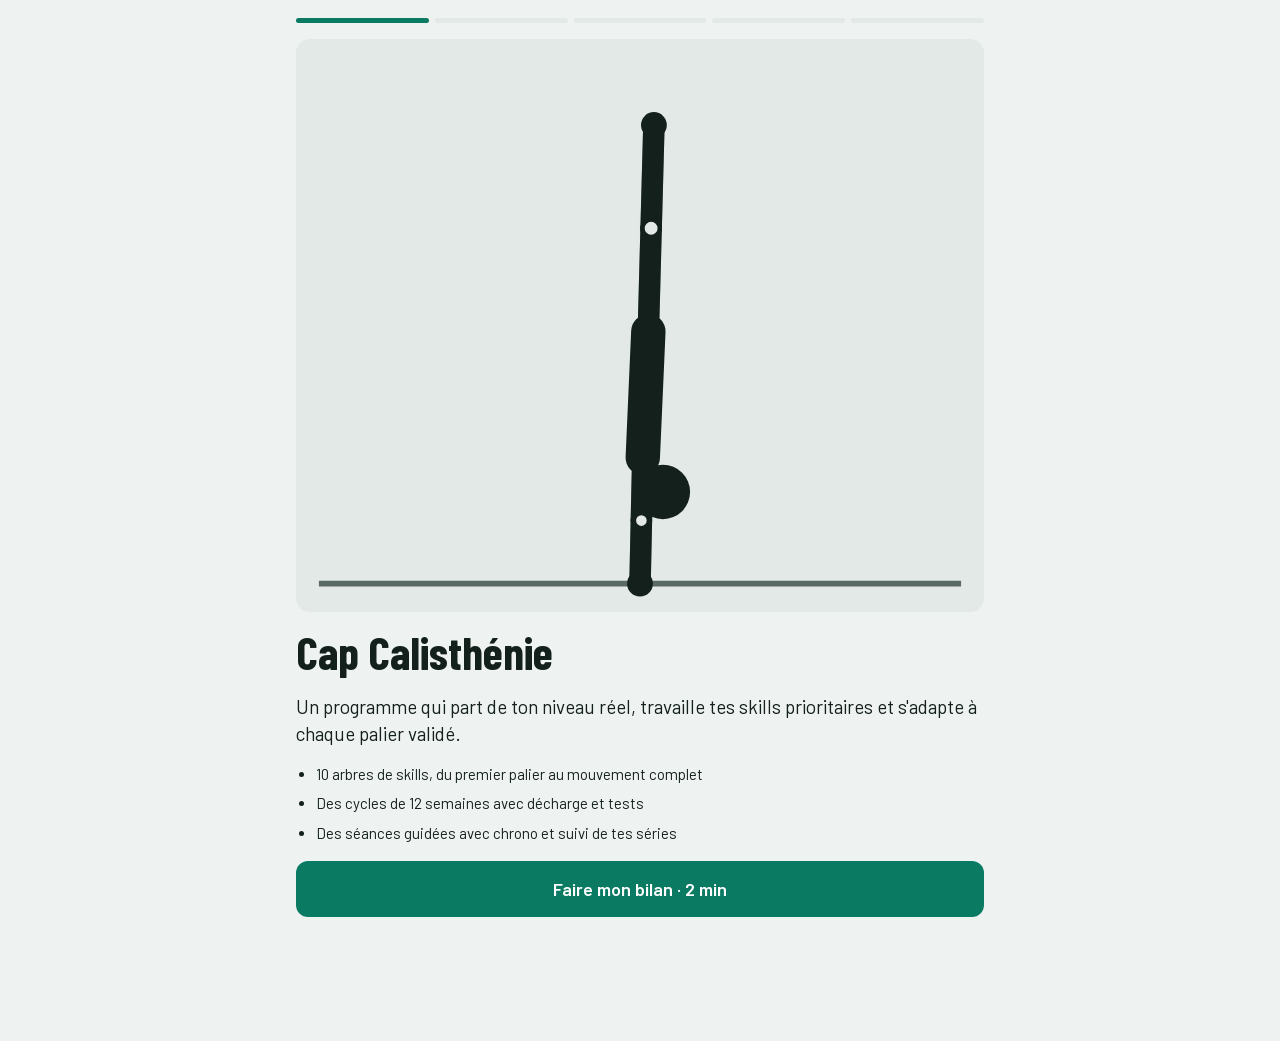
==== commit 4426df33: "Calisthénie: legendary companions with more motion, 15 new creatures Co-Authored-By: Claude Opus 5.5" ====
--- a/calisthenie/index.html
+++ b/calisthenie/index.html
@@ -595,6 +595,25 @@
 @keyframes s-pulse { 50% { transform: scale(1.08); opacity: .35; } }
 .k-sh .s-orbit { animation: s-orbit 3s ease-in-out infinite; }
 @keyframes s-orbit { 50% { transform: translateY(-3px); } }
+.k-sh .s-strand { animation: s-strand 1.9s ease-in-out infinite; transform-box: fill-box; transform-origin: center; }
+@keyframes s-strand { 50% { transform: rotate(4deg) scale(1.04); } }
+.k-sh .s-ribbon { animation: s-ribbon 2.2s ease-in-out infinite; transform-box: fill-box; transform-origin: 50% 0%; }
+@keyframes s-ribbon { 0%,100% { transform: skewX(0); } 50% { transform: skewX(9deg) scaleY(1.05); } }
+.k-sh .s-rise { animation: s-rise 2.6s ease-in infinite; }
+@keyframes s-rise { 0% { transform: translateY(6px); opacity: 0; } 30% { opacity: 1; } 100% { transform: translateY(-18px); opacity: 0; } }
+.k-sh .s-trail { animation: s-trail 1.6s ease-in-out infinite; }
+@keyframes s-trail { 50% { opacity: .3; } }
+.k-sh .s-puff { animation: s-puff 2s ease-out infinite; transform-box: fill-box; transform-origin: center; }
+@keyframes s-puff { 0% { opacity: 0; transform: scale(.4); } 40% { opacity: .9; } 100% { opacity: 0; transform: translateY(-6px) scale(1.5); } }
+.k-sh .s-spin { animation: s-spin 20s linear infinite; transform-box: view-box; transform-origin: 60px 58px; }
+@keyframes s-spin { to { transform: rotate(360deg); } }
+.k-sh .s-mane { animation: s-mane 3s ease-in-out infinite; transform-box: view-box; transform-origin: 60px 58px; }
+@keyframes s-mane { 50% { transform: rotate(-6deg) scale(1.03); } }
+.k-sh .s-head { animation: s-head 2.4s ease-in-out infinite; transform-box: fill-box; transform-origin: 50% 100%; }
+@keyframes s-head { 50% { transform: rotate(-7deg) translateY(-2px); } }
+.k-sh .s-tongue { animation: s-tongue 1.4s steps(1) infinite; }
+@keyframes s-tongue { 0%, 55% { opacity: 0; } 56%, 100% { opacity: 1; } }
+.k-sh .s-swing { animation: s-swish 1.6s ease-in-out infinite; transform-box: fill-box; transform-origin: 0% 0%; }
 .egg-svg .s-tw { animation: c-twinkle 1.5s ease-in-out infinite; }
 @media (prefers-reduced-motion: reduce) { .k-sh *, .k-sh { animation: none !important; } }
 
@@ -3949,7 +3968,7 @@
 function eye(u, x, y, r, iris, o) {
   o = o || {};
   if (o.sl) return ln("M" + (x - r) + " " + y + " Q" + x + " " + (y + r * .6) + " " + (x + r) + " " + y, 3);
-  const inn = x < 60 ? 1 : -1, id = u + "e" + (++CEL_N), rx = r * (o.w || .88), W = rx + 2;
+  const inn = o.inn || (x < 60 ? 1 : -1), id = u + "e" + (++CEL_N), rx = r * (o.w || .88), W = rx + 2;
   const lid = "M" + (x - inn * W) + " " + (y - r - 2) + " L" + (x + inn * W) + " " + (y - r - 2) + " L" + (x + inn * W) + " " + (y - r * (o.a1 == null ? .05 : o.a1)) + " L" + (x - inn * W) + " " + (y - r * (o.a2 == null ? .6 : o.a2)) + " Z";
   const ix = x + inn * r * .14, iy = y + r * .14, ir = r * (o.ir || .64);
   const pupil = o.slit ? '<ellipse cx="' + ix + '" cy="' + iy + '" rx="' + ir * .2 + '" ry="' + ir * .82 + '" fill="#0d0d14"/>' : dot(ix, iy, ir * .48, "#0d0d14");
@@ -4226,32 +4245,6 @@
 };
 
 /* ----- Légendaire ----- */
-ART.phenix = (u, sl) => {
-  const wing = "M48 64 C36 42 20 28 2 22 C8 30 8 36 6 42 C12 42 16 46 14 52 C20 52 24 56 22 62 C30 62 36 68 38 76 Z";
-  let s = cel2(u, wing, "#ff7a2a", "#c23a14", { cls: "s-wing", x: fill("M2 22 C8 30 8 36 6 42 C12 42 16 46 14 52 C20 52 24 56 22 62 C14 56 10 44 2 22Z", "#ffd04a") + ln("M44 64 L10 30 M40 68 L16 50 M38 72 L24 62", 1.6, "#ffb03a") });
-  s += cel2(u, "M48 100 C42 110 32 116 22 116 C30 108 36 100 40 92 Z", "#ffb03a", "#e0501a", { cls: "s-flame" });
-  s += cel(u, "M60 96 C56 106 60 114 64 118 C66 110 66 104 60 96Z", "#ffd04a", "#ff7a2a", { cls: "s-flame" });
-  s += cel(u, "M42 100 C36 84 42 60 60 58 C78 60 84 84 78 100 C72 106 48 106 42 100 Z", "#ff5a2a", "#b0220e", { x: fill("M50 66 L60 76 L70 66 L70 80 L60 92 L50 80 Z", "#ffd04a") + ln("M52 72 L60 80 L68 72 M54 82 L60 88 L66 82", 1.6, "#ff8a2a") });
-  s += cel(u, "M52 32 C44 20 48 8 54 0 C56 10 60 16 60 26 C62 14 68 6 76 4 C72 14 72 22 68 32 Z", "#ffe14d", "#ff8a1a", { cls: "s-flame", f: 1 });
-  s += cel(u, "M44 46 C44 32 52 26 60 26 C68 26 76 32 76 46 C76 56 68 62 60 62 C52 62 44 56 44 46 Z", "#ff6a2a", "#b0300e", { hl: [52, 34, 4, 2.5, -20] });
-  s += eyes(u, 60, 43, 8.4, 5.2, "#ffe14d", { sl, glow: 1 });
-  s += cel(u, "M55 49 L65 49 C65 54 62 58 60 61 C58 58 55 54 55 49 Z", "#ffe08a", "#d99a2a");
-  s += dot(18, 80, 1.8, "#ffd04a", "s-tw") + dot(102, 76, 2, "#ff8a2a", "s-tw") + dot(96, 100, 1.4, "#ffe14d", "s-tw") + dot(24, 100, 1.6, "#ffb03a", "s-tw");
-  return s;
-};
-ART.fenrir = (u, sl) => {
-  let s = cel2(u, "M26 58 L2 52 L18 68 L0 78 L22 82 L10 98 L34 92 Z", "#353a4c", "#1c1f2a");
-  s += cel2(u, "M30 42 L22 4 L54 30 Z", "#4a5064", "#2a2e3c", { x: fill("M32 36 L27 14 L46 30Z", "#8a1a24") });
-  s += cel(u, "M22 64 C20 40 38 26 60 26 C82 26 100 40 98 64 C104 72 104 82 96 86 C90 98 76 104 60 104 C44 104 30 98 24 86 C16 82 16 72 22 64 Z", "#4c5266", "#272b38", {
-    hl: [40, 38, 10, 4, -20],
-    x: fill("M40 86 C40 70 80 70 80 86 C80 100 40 100 40 86 Z", "#8a90a6") + glowLn(u, "M60 32 L60 46 M54 36 L60 40 L66 36", "#ff2a2a", 2) + ln("M26 70 L36 72 M26 78 L36 77", 2.4, "#272b38") + ln(mir("M26 70 L36 72 M26 78 L36 77"), 2.4, "#272b38")
-  });
-  s += eyes(u, 60, 58, 15, 7.6, "#ff2a2a", { sl, glow: 1, slit: 1, sc: "#ffe6c8" });
-  s += cel(u, "M52 76 C52 70 68 70 68 76 C68 80 60 84 60 84 C60 84 52 80 52 76 Z", "#141620", "#000", { hl: [56, 73, 2.5, 1.2] });
-  s += fill("M46 90 Q60 98 74 90 Q60 94 46 90 Z", "#3a0a10", ' stroke="' + OL + '" stroke-width="2.6" stroke-linejoin="round"') + fang(49, 90.5, 1) + fang(71, 90.5, 1) + fang(56, 93, .6) + fang(64, 93, .6);
-  s += [30, 42, 54, 66, 78, 90].map((x, i) => '<ellipse cx="' + x + '" cy="' + (104 - Math.abs(60 - x) * .12) + '" rx="6" ry="3.6" fill="none" stroke="' + OL + '" stroke-width="5"/><ellipse cx="' + x + '" cy="' + (104 - Math.abs(60 - x) * .12) + '" rx="6" ry="3.6" fill="none" stroke="#c4cad4" stroke-width="2.4"/>').join("");
-  return s;
-};
 ART.titanlave = (u, sl) => {
   let s = cel2(u, "M42 32 C32 26 28 16 30 4 C38 14 44 18 52 24 Z", "#ffb46b", "#c8641a", { f: 1 });
   s += cel2(u, "M18 74 C4 76 2 96 10 106 L30 106 C34 94 30 80 18 74 Z", "#4a342c", "#22140e", { cls: "s-fist", x: glowLn(u, "M10 90 L18 94 L16 100", "#ff7a1a", 2) });
@@ -4264,18 +4257,6 @@
   s += cel(u, "M48 52 L72 52 L68 58 L52 58 Z", "#ff7a1a", "#c83a0a", { f: 1 });
   s += '<path class="s-drip" d="M48 106 C48 110 50 112 50 114" stroke="#ff7a1a" stroke-width="3" stroke-linecap="round" filter="url(#' + u + 'g)"/>';
   s += dot(30, 30, 1.8, "#ff9a3a", "s-tw") + dot(94, 34, 1.6, "#ffcc33", "s-tw") + dot(100, 52, 1.4, "#ff7a1a", "s-tw");
-  return s;
-};
-ART.griffon = (u, sl) => {
-  const wing = "M46 72 C34 52 18 42 2 40 C8 48 6 54 4 60 C12 60 14 66 12 72 C20 70 24 76 22 82 C32 80 38 84 40 90 Z";
-  let s = cel2(u, wing, "#b47c3a", "#76501e", { cls: "s-wing", x: fill("M2 40 C8 48 6 54 4 60 C12 60 14 66 12 72 C20 70 24 76 22 82 C14 76 8 62 2 40Z", "#f6f2ea") + ln("M42 74 L10 46 M40 80 L16 64 M40 86 L24 78", 1.6, "#8a5c26") });
-  s += cel(u, "M34 106 C30 88 42 74 60 74 C78 74 90 88 86 106 Z", "#d9a441", "#a4721e", { x: fill("M48 106 C48 96 54 88 60 88 C66 88 72 96 72 106Z", "#f0cc7a") });
-  s += cel2(u, "M38 96 C32 96 30 104 34 108 L46 108 C46 102 44 96 38 96 Z", "#d9a441", "#a4721e");
-  s += cel2(u, "M44 32 L36 12 L54 26 Z", "#f6f2ea", "#c4baa8");
-  s += cel(u, "M36 54 C34 36 46 24 60 24 C74 24 86 36 84 54 C82 68 72 78 60 78 C48 78 38 68 36 54 Z", "#f8f4ec", "#c4baa8", { hl: [46, 34, 7, 3, -20], x: ln("M40 62 L46 60 M38 68 L44 66", 1.6, "#c4baa8") + ln(mir("M40 62 L46 60 M38 68 L44 66"), 1.6, "#c4baa8") });
-  s += eyes(u, 60, 48, 11, 6.6, "#ffb000", { sl, glow: 1 });
-  s += cel(u, "M51 56 L69 56 C69 66 63 72 60 76 C57 72 51 66 51 56 Z", "#ffc23a", "#c8861a", { hl: [55, 59, 2, 1.5] });
-  s += ln("M56 62 L64 62", 1.6, "#8a5a12");
   return s;
 };
 
@@ -4292,19 +4273,6 @@
   s += ln("M50 62 Q60 66 70 62", 2.6) + fang(53, 62.6, .8) + fang(67, 62.6, .8);
   s += '<path class="s-wave" d="M0 106 Q10 100 20 106 T40 106 T60 106 T80 106 T100 106 T120 106 L120 116 L0 116 Z" fill="#3aa8f0" stroke="' + OL + '" stroke-width="2.6" stroke-linejoin="round" opacity=".92"/>';
   s += dot(14, 50, 1.6, "#bff6ff", "s-tw") + dot(104, 48, 1.8, "#7fffe0", "s-tw");
-  return s;
-};
-ART.kirin = (u, sl) => {
-  const mane = "M40 40 C24 38 16 24 20 10 C26 22 34 26 44 26 Z";
-  let s = cel2(u, mane, "#ff8a2a", "#d0401a", { cls: "s-flame", f: 1, x: fill("M24 18 C28 26 34 30 42 30 L44 26 C34 26 26 22 24 18Z", "#ffd04a") });
-  s += cel2(u, "M38 58 C22 58 14 48 12 38 C22 44 30 44 40 46 Z", "#ff8a2a", "#d0401a", { cls: "s-flame", f: 1 });
-  s += cel(u, "M38 106 C36 90 44 80 60 80 C76 80 84 90 82 106 Z", "#ffe7a8", "#cfa040", { x: [46, 56, 66, 74].map((x, i) => '<path d="M' + x + ' ' + (92 + (i % 2) * 6) + ' q4 -5 8 0" fill="none" stroke="#d9a43a" stroke-width="1.6"/>').join("") + fill("M52 106 C52 96 56 90 60 90 C64 90 68 96 68 106Z", "#fff6dc") });
-  s += cel2(u, "M42 36 C30 34 22 40 18 44 C28 48 36 46 44 42 Z", "#ffe7a8", "#cfa040", { x: fill("M40 38 C32 38 28 42 26 43 C32 44 36 43 42 40Z", "#3ff2a0") });
-  s += cel(u, "M56 28 C56 16 60 6 64 0 C64 10 66 18 66 28 Z", "#ffe24d", "#c89a1a", { f: 1, x: ln("M57 22 L65 20 M58 14 L64 12", 1.4, "#c89a1a") });
-  s += cel(u, "M40 46 C38 30 48 24 60 24 C72 24 82 30 80 46 C80 60 74 78 60 84 C46 78 40 60 40 46 Z", "#fff0c4", "#d4a840", { hl: [50, 32, 6, 3, -20], x: fill("M48 66 C48 60 72 60 72 66 C70 78 50 78 48 66Z", "#ffe7a8") + glowLn(u, "M60 30 L60 40", "#3ff2a0", 2) });
-  s += eyes(u, 60, 47, 10.5, 6.2, "#3ff2a0", { sl, glow: 1 });
-  s += dot(56, 72, 1.5, OL) + dot(64, 72, 1.5, OL) + ln("M55 78 Q60 80 65 78", 2.2);
-  s += dot(16, 70, 1.8, "#ffd04a", "s-tw") + dot(104, 66, 1.6, "#3ff2a0", "s-tw") + dot(100, 90, 1.4, "#ff8a2a", "s-tw");
   return s;
 };
 ART.angefer = (u, sl) => {
@@ -4355,6 +4323,269 @@
   return s;
 };
 
+/* ----- Légendaires et mythiques remaniés : plus de mouvement ----- */
+// Liseré coloré sur un bord de la forme (flamme, aura)
+const rim = (d, c, base, dx, dy) => fill(d, c) + fill(d, base, ' transform="translate(' + dx + ' ' + dy + ')"');
+const rise = pts => pts.map(([x, y, c], i) => '<circle class="s-rise" style="animation-delay:' + (-i * .45) + 's" cx="' + x + '" cy="' + y + '" r="1.8" fill="' + c + '"/>').join("");
+const strand = (i, inner) => '<g class="s-strand" style="animation-delay:' + (-i * .3) + 's">' + inner + '</g>';
+
+ART.phenix = (u, sl) => {
+  let s = '<circle class="s-pulse" cx="60" cy="58" r="50" fill="url(#' + u + 'f)" opacity=".75"/>';
+  const wing = "M50 58 C40 38 24 20 4 6 C10 16 12 24 10 30 C18 30 22 34 20 40 C28 40 32 46 28 52 C36 52 40 58 36 64 C42 64 46 68 46 74 Z";
+  s += cel2(u, wing, "#e8401a", "#a01e0a", { cls: "s-wing", x: fill("M50 60 C42 44 30 32 14 20 C20 30 22 34 20 40 C26 42 30 46 28 52 C34 54 38 58 36 64 C42 64 46 68 46 72 Z", "#ff8a2a") + fill("M50 62 C44 52 38 46 30 42 C34 48 34 52 32 56 C38 58 42 62 46 68 Z", "#ffd04a") + ln("M48 60 L12 22 M46 64 L22 40 M46 68 L32 54", 1.4, "#a01e0a") });
+  const rib = ["M56 92 C46 104 30 102 18 112 C16 116 20 120 26 117 C36 108 50 110 60 98 Z", "M64 92 C76 102 92 98 104 106 C110 110 110 118 104 117 C96 108 82 112 60 98 Z", "M57 96 C61 106 54 114 58 122 C64 116 66 106 63 96 Z"];
+  s += rib.map((d, i) => '<g class="s-ribbon" style="animation-delay:' + (-i * .5) + 's">' + cel(u, d, i === 2 ? "#ffd04a" : "#ff7a2a", "#c0360e", { x: i === 2 ? "" : fill(d, "#ffd04a", ' transform="translate(' + (i ? 2 : -2) + ' 3)" opacity=".85"') }) + '</g>').join("");
+  s += cel(u, "M60 48 C70 52 74 66 70 80 C66 90 62 96 60 100 C58 96 54 90 50 80 C46 66 50 52 60 48 Z", "#ff5a2a", "#b0220e", { x: fill("M54 62 L60 70 L66 62 L66 74 L60 84 L54 74 Z", "#ffd04a") + ln("M56 68 L60 72 L64 68 M56 76 L60 80 L64 76", 1.4, "#ff8a2a") });
+  s += ["M62 34 C72 22 86 16 102 18 C92 22 84 28 76 36 Z", "M60 32 C64 18 76 8 92 2 C84 12 78 20 72 32 Z", "M58 32 C56 20 60 10 68 -2 C66 12 66 22 66 30 Z"].map((d, i) => strand(i, cel(u, d, ["#ffe14d", "#ffb03a", "#ff7a2a"][i], "#e0501a", { f: 1 }))).join("");
+  s += cel(u, "M48 40 C48 30 54 26 61 26 C68 26 74 32 72 40 C70 48 65 52 60 52 C54 52 48 48 48 40 Z", "#ff6a2a", "#b0300e", { hl: [54, 32, 3.5, 2, -20], dx: -1, dy: -3 });
+  s += eyes(u, 60, 39, 6.4, 4.4, "#ffe14d", { sl, glow: 1 });
+  s += cel(u, "M56 45 L64 45 C64 49 62 52 60 55 C58 52 56 49 56 45 Z", "#ffe08a", "#d99a2a", { dx: -1, dy: -2 });
+  s += rise([[22, 72, "#ffd04a"], [98, 66, "#ff8a2a"], [34, 98, "#ffe14d"], [86, 94, "#ffd04a"], [60, 16, "#ffb03a"], [12, 50, "#ff8a2a"]]);
+  return s;
+};
+ART.fenrir = (u, sl) => {
+  const L = ["M30 46 C18 36 6 38 -2 30 C2 44 12 52 24 58 Z", "M26 62 C14 58 2 66 -4 60 C0 74 12 78 24 72 Z", "M28 78 C18 84 10 94 0 94 C8 102 22 98 32 88 Z"];
+  const R = ["M90 46 C104 32 118 36 126 24 C124 42 112 52 96 58 Z", "M94 62 C108 56 120 64 128 56 C124 74 110 80 96 72 Z", "M92 78 C104 86 112 98 124 100 C112 106 98 100 88 88 Z"];
+  let s = L.map((d, i) => strand(i, cel(u, d, "#3a3f54", "#1c1f2c", { x: rim(d, "#ff4040", "#3a3f54", 4, 3) }))).join("") + R.map((d, i) => strand(i + 1, cel(u, d, "#3a3f54", "#1c1f2c", { x: rim(d, "#ff4040", "#3a3f54", -4, 3) }))).join("");
+  s += cel(u, "M40 92 C44 104 52 110 60 120 C68 110 76 104 80 92 C72 98 66 100 60 100 C54 100 48 98 40 92 Z", "#9aa0b4", "#5a6076");
+  s += cel2(u, "M32 42 L18 4 L54 30 Z", "#4a5064", "#2a2e3c", { x: fill("M33 36 L24 14 L46 30Z", "#8a1a24") });
+  s += cel(u, "M22 64 C20 40 38 26 60 26 C82 26 100 40 98 64 C104 72 104 82 96 86 C90 98 76 104 60 104 C44 104 30 98 24 86 C16 82 16 72 22 64 Z", "#4c5266", "#272b38", {
+    hl: [40, 38, 10, 4, -20],
+    x: fill("M40 86 C40 70 80 70 80 86 C80 100 40 100 40 86 Z", "#8a90a6") + fill("M60 26 C54 34 52 44 60 56 C68 44 66 34 60 26 Z", "#3a3f54") + glowLn(u, "M60 32 L60 46 M54 36 L60 40 L66 36", "#ff2a2a", 2) + ln("M26 70 L36 72 M26 78 L36 77", 2.4, "#272b38") + ln(mir("M26 70 L36 72 M26 78 L36 77"), 2.4, "#272b38")
+  });
+  s += sl ? "" : glowLn(u, "M38 56 C30 50 20 52 8 44", "#ff3b3b", 2, "s-trail") + glowLn(u, mir("M38 56 C30 50 20 52 8 44"), "#ff3b3b", 2, "s-trail");
+  s += eyes(u, 60, 58, 15, 7.6, "#ff2a2a", { sl, glow: 1, slit: 1, sc: "#ffe6c8" });
+  s += cel(u, "M52 76 C52 70 68 70 68 76 C68 80 60 84 60 84 C60 84 52 80 52 76 Z", "#141620", "#000", { hl: [56, 73, 2.5, 1.2] });
+  s += fill("M46 90 Q60 98 74 90 Q60 94 46 90 Z", "#3a0a10", ' stroke="' + OL + '" stroke-width="2.6" stroke-linejoin="round"') + fang(49, 90.5, 1) + fang(71, 90.5, 1) + fang(56, 93, .6) + fang(64, 93, .6);
+  const link = (x, y, r) => '<g transform="rotate(' + r + ' ' + x + ' ' + y + ')"><ellipse cx="' + x + '" cy="' + y + '" rx="6" ry="3.6" fill="none" stroke="' + OL + '" stroke-width="5"/><ellipse cx="' + x + '" cy="' + y + '" rx="6" ry="3.6" fill="none" stroke="#c4cad4" stroke-width="2.4"/></g>';
+  s += link(36, 101, 20) + link(47, 105, 8) + link(59, 106, 0) + link(71, 105, -8);
+  s += '<g class="s-swing">' + link(84, 104, -40) + link(92, 112, -70) + '</g>' + '<g class="s-rise" style="animation-duration:3s">' + link(106, 92, 30) + '</g>';
+  return s;
+};
+ART.griffon = (u, sl) => {
+  const wing = "M46 74 C34 66 18 52 10 34 C6 26 4 20 2 12 C8 16 12 18 14 20 C12 12 12 8 14 2 C18 10 22 14 24 16 C24 8 26 4 30 0 C32 10 32 18 34 24 C38 42 44 54 54 64 Z";
+  let s = cel2(u, wing, "#b47c3a", "#76501e", { cls: "s-wing", x: fill("M46 74 C38 66 30 56 24 46 C30 46 36 48 40 52 C38 44 40 40 42 36 C44 46 48 56 54 64 Z", "#f6f2ea") + fill("M2 12 C8 16 12 18 14 20 C12 12 12 8 14 2 C18 10 22 14 24 16 C24 8 26 4 30 0 C30 8 26 12 22 22 C16 20 8 18 2 12Z", "#6a4416") + ln("M44 68 L6 16 M46 64 L16 6 M48 60 L28 4", 1.4, "#76501e") });
+  let tail = "M84 102 C98 104 106 92 102 82 C98 72 104 64 112 66";
+  s += '<g class="s-tail">' + ln(tail, 8) + ln(tail, 4, "#d9a441") + cel(u, "M110 68 C110 58 120 56 124 62 C118 62 118 68 114 72 Z", "#8a5c26", "#5a3a12") + '</g>';
+  s += cel(u, "M34 106 C30 88 42 74 60 74 C78 74 90 88 86 106 Z", "#d9a441", "#a4721e", { x: fill("M48 106 C48 96 54 90 60 90 C66 90 72 96 72 106Z", "#f0cc7a") });
+  s += cel(u, "M40 74 C44 86 52 92 60 96 C68 92 76 86 80 74 C74 80 68 82 60 80 C52 82 46 80 40 74 Z", "#f8f4ec", "#c4baa8", { x: ln("M48 82 L52 86 M60 84 L60 90 M72 82 L68 86", 1.4, "#c4baa8") });
+  s += cel(u, "M36 96 C30 96 28 104 32 108 L44 108 C44 102 42 96 36 96 Z", "#d9a441", "#a4721e") + cel(u, "M78 90 C82 84 90 84 92 90 C94 96 88 98 84 96 Z", "#d9a441", "#a4721e");
+  s += ["M40 36 C30 30 22 22 20 10 C28 18 36 22 46 28 Z", "M44 30 C38 20 38 10 42 2 C44 12 48 18 54 24 Z"].map((d, i) => strand(i, cel(u, d, "#f6f2ea", "#c4baa8") + cel(u, mir(d), "#f6f2ea", "#c4baa8"))).join("");
+  s += cel(u, "M36 54 C34 36 46 24 60 24 C74 24 86 36 84 54 C82 68 72 78 60 78 C48 78 38 68 36 54 Z", "#f8f4ec", "#c4baa8", { hl: [46, 34, 7, 3, -20], x: ln("M40 62 L46 60 M38 68 L44 66", 1.6, "#c4baa8") + ln(mir("M40 62 L46 60 M38 68 L44 66"), 1.6, "#c4baa8") });
+  s += eyes(u, 60, 48, 11, 6.6, "#ffb000", { sl, glow: 1 });
+  s += cel(u, "M51 56 L69 56 C69 66 63 72 60 76 C57 72 51 66 51 56 Z", "#ffc23a", "#c8861a", { hl: [55, 59, 2, 1.5] });
+  s += ln("M56 62 L64 62", 1.6, "#8a5a12");
+  s += rise([[16, 70, "#ffd36b"], [104, 40, "#ffd36b"], [100, 96, "#fff"]]);
+  return s;
+};
+ART.kirin = (u, sl) => {
+  let s = '<g class="s-ribbon">' + cel(u, "M94 80 C104 72 104 56 112 48 C112 58 118 62 120 72 C114 76 108 82 98 88 Z", "#ff8a2a", "#d0401a", { f: 1, x: rim("M94 80 C104 72 104 56 112 48 C112 58 118 62 120 72 C114 76 108 82 98 88 Z", "#ffd04a", "#ff8a2a", -3, 2) }) + '</g>';
+  s += [[56, 108], [92, 108]].map(([x, y]) => '<g class="s-glow"><ellipse cx="' + x + '" cy="' + y + '" rx="13" ry="5" fill="#e8fff6" stroke="#3ff2a0" stroke-width="1.6"/><circle cx="' + (x - 6) + '" cy="' + (y - 2) + '" r="4" fill="#e8fff6"/><circle cx="' + (x + 5) + '" cy="' + (y - 3) + '" r="5" fill="#e8fff6"/></g>').join("");
+  s += cel(u, "M86 92 L90 106 L84 106 L80 94 Z", "#e8c878", "#b08a30") + cel(u, "M96 88 L100 106 L94 106 L90 92 Z", "#f6dc90", "#b08a30");
+  s += cel(u, "M58 92 L58 106 L51 106 L51 90 Z", "#f6dc90", "#b08a30");
+  s += cel(u, "M44 56 C50 66 58 72 66 72 C78 70 90 70 96 76 C102 84 98 94 90 96 C80 98 68 98 58 94 C50 90 42 80 40 66 Z", "#ffe7a8", "#cfa040", {
+    hl: [74, 76, 9, 2.5, -5],
+    x: fill("M48 84 C58 94 74 98 92 96 L92 104 L48 104 Z", "#fff6dc") + [64, 74, 84, 70, 80].map((x, i) => '<path d="M' + x + ' ' + (i < 3 ? 80 : 88) + ' q4 -5 8 0" fill="none" stroke="#d9a43a" stroke-width="1.6"/>').join("")
+  });
+  s += cel(u, "M64 92 C62 98 56 100 52 98 L48 102 L44 98 C48 92 56 88 62 88 Z", "#f6dc90", "#b08a30");
+  s += ["M44 34 C56 22 74 18 92 22 C82 26 76 30 70 36 Z", "M46 42 C60 34 80 34 98 42 C88 44 80 48 72 52 Z", "M48 52 C60 50 76 54 90 62 C78 62 70 64 60 66 Z"].map((d, i) => strand(i, cel(u, d, "#ff8a2a", "#d0401a", { f: 1, x: rim(d, "#ffd04a", "#ff8a2a", 0, 3) }))).join("");
+  const horn = "M38 32 C40 20 46 12 56 8 M44 20 C44 14 47 10 51 8";
+  s += ln("M44 32 C48 22 56 16 66 14", 6) + ln("M44 32 C48 22 56 16 66 14", 3.2, "#c89a1a");
+  s += cel(u, "M42 36 C48 28 56 28 60 30 C54 34 48 38 44 40 Z", "#ffe7a8", "#cfa040");
+  s += cel(u, "M10 46 C10 38 20 32 30 30 C40 28 48 32 52 40 L54 50 C48 56 40 56 34 54 C28 56 20 56 14 54 C10 52 8 48 10 46 Z", "#fff0c4", "#d4a840", { hl: [26, 35, 7, 2.5, -10], x: glowLn(u, "M40 34 L48 38", "#3ff2a0", 2) });
+  s += '<g filter="url(#' + u + 'g)">' + ln(horn, 6) + ln(horn, 3.2, "#ffe24d") + '</g>';
+  s += eye(u, 30, 41, 5.4, "#3ff2a0", { sl, glow: 1, inn: -1 });
+  s += dot(14, 44, 1.6, OL) + ln("M10 50 L22 51", 2.2);
+  s += glowLn(u, "M14 52 C6 58 4 68 12 72 C18 74 20 68 16 66", "#3ff2a0", 1.8, "s-trail") + glowLn(u, "M24 55 C20 62 24 70 30 70", "#3ff2a0", 1.6, "s-trail");
+  s += rise([[20, 84, "#ffd04a"], [108, 40, "#3ff2a0"], [74, 20, "#ff8a2a"]]);
+  return s;
+};
+
+/* ----- Nouvelles créatures ----- */
+ART.taurillon = (u, sl) => {
+  let s = cel2(u, "M32 44 C20 42 12 34 10 20 C16 28 24 30 36 34 Z", "#f2e6c8", "#c4ae80", { x: fill("M10 20 C12 26 14 28 18 30 L14 34 C12 30 10 26 10 20Z", "#5a4630") });
+  s += cel2(u, "M28 54 C18 54 10 50 6 44 C16 42 26 44 32 48 Z", "#7a3e22", "#4a2412");
+  s += cel(u, "M28 50 C28 36 44 30 60 30 C76 30 92 36 92 50 C92 62 88 70 86 78 C84 96 74 104 60 104 C46 104 36 96 34 78 C32 70 28 62 28 50 Z", "#8a4a2a", "#5a2c16", {
+    hl: [42, 40, 9, 3.5, -15],
+    x: fill("M40 86 C40 76 80 76 80 86 C80 100 40 100 40 86 Z", "#e8b89a") + fill("M50 32 C54 40 58 42 60 48 C62 42 66 40 70 32 C66 34 62 30 60 28 C56 32 54 32 50 32 Z", "#5a2c16")
+  });
+  s += eyes(u, 60, 60, 15, 7, "#ff3b2a", { sl });
+  s += dot(52, 87, 2.4, OL) + dot(68, 87, 2.4, OL);
+  s += '<circle cx="60" cy="96" r="5.5" fill="none" stroke="' + OL + '" stroke-width="4.6"/><circle cx="60" cy="96" r="5.5" fill="none" stroke="#ffc83a" stroke-width="2.2"/>';
+  s += sl ? "" : '<circle class="s-puff" cx="40" cy="90" r="4" fill="#fff" stroke="#c8d0d8" stroke-width="1.4"/><circle class="s-puff" style="animation-delay:-.9s" cx="80" cy="90" r="4" fill="#fff" stroke="#c8d0d8" stroke-width="1.4"/>';
+  return s;
+};
+ART.scorpi = (u, sl) => {
+  const tail = "M60 72 C58 44 72 24 88 24 C102 24 104 42 92 48";
+  let s = '<g class="s-sway">' + ln(tail, 13) + ln(tail, 8.6, "#e0902a") + ln(tail, 8.6, "#e0902a") + '<path d="' + tail + '" fill="none" stroke="#a85a14" stroke-width="9" stroke-dasharray="1.5 7" opacity=".7"/>' + cel(u, "M94 46 C86 50 82 56 84 64 C90 58 96 54 96 46 Z", "#3a2a20", "#1a1008") + '</g>';
+  s += ln("M36 98 L24 104 M38 92 L26 94", 3) + ln(mir("M36 98 L24 104 M38 92 L26 94"), 3);
+  s += cel2(u, "M36 84 L22 74 L26 70 L40 80 Z", "#e0902a", "#a85a14");
+  s += cel2(u, "M22 74 C10 72 6 60 12 50 C16 56 20 58 24 58 C20 52 22 46 28 44 C32 52 30 64 26 72 Z", "#f0a83a", "#a85a14", { cls: "s-blade", hl: [14, 58, 1.5, 4] });
+  s += cel(u, "M34 102 C28 84 38 66 60 66 C82 66 92 84 86 102 C78 108 42 108 34 102 Z", "#f0a03a", "#a85a14", { hl: [44, 74, 7, 3, -20], x: ln("M36 82 Q60 76 84 82 M34 92 Q60 86 86 92", 2, "#a85a14") });
+  s += eyes(u, 60, 80, 11, 6.4, "#ffe14d", { sl });
+  s += ln("M54 94 L57 97 M66 94 L63 97", 2.4);
+  return s;
+};
+ART.bastion = (u, sl) => {
+  let s = ["M40 50 L44 36 L52 46 Z", "M56 46 L60 30 L66 44 Z", "M70 46 L78 34 L80 50 Z"].map(d => cel(u, d, "#e8e0c8", "#a89a78")).join("");
+  s += cel(u, "M12 94 C12 60 32 44 60 44 C88 44 108 60 108 94 Z", "#5f8240", "#3a5222", {
+    hl: [36, 58, 9, 4, -25],
+    x: ln("M34 54 L46 64 L40 80 L22 80 M46 64 L74 64 M74 64 L86 54 M74 64 L80 80 L98 80 M40 80 L48 94 M80 80 L72 94", 2.2, "#3a5222") + fill("M12 88 C30 94 90 94 108 88 L108 100 L12 100 Z", "#c8b070")
+  });
+  s += cel2(u, "M30 92 C24 92 20 100 22 106 L36 106 C38 100 36 94 30 92 Z", "#9acb5a", "#5f9a30");
+  s += cel(u, "M40 78 C40 64 48 58 60 58 C72 58 80 64 80 78 C80 92 72 100 60 100 C48 100 40 92 40 78 Z", "#9acb5a", "#5f9a30", { hl: [50, 64, 4, 2, -20] });
+  s += eyes(u, 60, 76, 9.6, 6, "#ff8a1a", { sl });
+  s += ln("M52 90 L60 93 L68 90", 2.6);
+  return s;
+};
+ART.banquise = (u, sl) => {
+  let s = cel2(u, "M28 70 C16 76 10 88 12 98 C20 92 26 86 30 82 Z", "#262c44", "#12162a", { cls: "s-fin" });
+  s += cel(u, "M30 100 C22 80 26 50 60 44 C94 50 98 80 90 100 C80 108 40 108 30 100 Z", "#2a3048", "#161a2a", {
+    hl: [40, 56, 7, 3.5, -25],
+    x: fill("M40 106 C34 84 38 66 48 60 C54 58 58 62 60 64 C62 62 66 58 72 60 C82 66 86 84 80 106 Z", "#f4f6fa")
+  });
+  s += ["M46 60 C38 56 30 50 26 40 C34 46 40 48 50 54 Z"].map((d, i) => strand(i, cel(u, d, "#ffd23a", "#d99a10") + cel(u, mir(d), "#ffd23a", "#d99a10"))).join("");
+  s += eyes(u, 60, 66, 10.5, 6, "#e0201a", { sl });
+  s += cel(u, "M53 74 L67 74 L60 83 Z", "#ff9a2a", "#d0601a", { dx: -1, dy: -2 });
+  s += cel2(u, "M44 104 L36 108 L50 108 Z", "#ff9a2a", "#d0601a", { dx: -1, dy: -2 });
+  return s;
+};
+ART.cameleo = (u, sl) => {
+  const tail = "M84 100 C100 102 110 92 106 82 C102 74 92 76 92 84 C92 90 100 90 100 84";
+  let s = '<g class="s-tail">' + ln(tail, 10) + ln(tail, 6, "#3fbf7a") + '</g>';
+  s += cel(u, "M34 106 C30 88 40 76 60 76 C80 76 90 88 86 106 Z", "#3fbf7a", "#23864e", { x: fill("M30 90 L90 86 L90 92 L30 96 Z", "#ff8a3a") + fill("M58 106 C58 98 62 94 66 94 L66 106Z", "#c8f0a0") });
+  s += cel(u, "M32 64 C30 46 42 30 60 22 C78 30 90 46 88 64 C86 76 74 84 60 84 C46 84 34 76 32 64 Z", "#46c884", "#23864e", { hl: [46, 38, 6, 3, -35], x: fill("M60 22 C64 34 64 44 60 52 C56 44 56 34 60 22 Z", "#ff8a3a") + dot(42, 74, 3, "#ffd23a") + dot(80, 70, 2.4, "#ffd23a") });
+  s += cel2(u, "M30 58 C30 48 40 44 48 48 C54 52 54 62 48 66 C40 70 30 66 30 58 Z", "#46c884", "#23864e");
+  s += eye(u, 40, 57, 5.6, "#ff3b6b", { sl }) + eye(u, 80, 57, 5.6, "#ff3b6b", { sl, a1: .6, a2: .1 });
+  s += ln("M44 74 Q60 82 76 72", 2.8);
+  return s;
+};
+ART.kongo = (u, sl) => {
+  let s = cel2(u, "M32 54 C16 58 8 76 10 94 C12 100 20 102 26 98 C28 90 30 80 34 70 C36 64 38 60 40 58 Z", "#3a3a46", "#1e1e28", { cls: "s-flex" });
+  s += cel2(u, "M6 94 C4 104 10 110 20 110 C30 110 32 102 28 94 C22 90 12 90 6 94 Z", "#3a3a46", "#1e1e28", { x: ln("M12 98 L12 104 M18 98 L18 105 M24 98 L24 104", 1.6, "#5a5a68") });
+  s += cel(u, "M32 106 C26 82 34 58 60 54 C86 58 94 82 88 106 Z", "#3a3a46", "#1e1e28", { hl: [42, 66, 6, 3, -25], x: fill("M42 74 C48 66 58 68 60 76 C62 68 72 66 78 74 C80 86 70 90 60 88 C50 90 40 86 42 74 Z", "#6c6474") + ln("M60 78 L60 88 M48 94 L72 94", 1.6, "#4a4452") });
+  s += cel(u, "M40 46 C38 30 48 20 60 18 C72 20 82 30 80 46 C80 58 72 66 60 66 C48 66 40 58 40 46 Z", "#3a3a46", "#1e1e28", { x: fill("M50 22 C54 18 66 18 70 22 C66 24 54 24 50 22 Z", "#c8c8d4") + fill("M44 46 C44 38 76 38 76 46 C78 58 70 64 60 64 C50 64 42 58 44 46 Z", "#8a7a84") });
+  s += fill("M42 40 Q60 32 78 40 L78 45 Q60 38 42 45 Z", OL);
+  s += eyes(u, 60, 47, 8.4, 4.8, "#ffb000", { sl });
+  s += dot(56, 55, 1.6, OL) + dot(64, 55, 1.6, OL) + ln("M52 60 Q60 57 68 60", 2.4);
+  return s;
+};
+ART.octavio = (u, sl) => {
+  const T = ["M32 80 C20 86 12 96 16 104 C20 110 28 106 26 100", "M42 86 C36 96 32 106 38 112 C42 114 46 110 44 106", "M54 90 C52 100 50 110 56 114", "M66 90 C68 100 70 110 64 114", "M78 86 C84 96 88 106 82 112 C78 114 74 110 76 106", "M88 80 C100 86 108 96 104 104 C100 110 92 106 94 100"];
+  let s = T.map((d, i) => '<g class="s-tent" style="animation-delay:' + (-i * .3) + 's">' + ln(d, 10) + ln(d, 6.4, "#e24a5a") + '</g>').join("");
+  s += cel(u, "M24 70 C20 40 38 18 60 18 C82 18 100 40 96 70 C94 84 78 92 60 92 C42 92 26 84 24 70 Z", "#e8505e", "#a02436", { hl: [42, 30, 9, 4, -25], x: dot(36, 46, 3.4, "#ff9aa6") + dot(82, 40, 4, "#ff9aa6") + dot(66, 28, 2.4, "#ff9aa6") + dot(30, 62, 2, "#ff9aa6") });
+  s += eyes(u, 60, 64, 15, 8.4, "#ffd000", { sl });
+  s += ln("M54 82 Q60 79 66 82", 2.6);
+  return s;
+};
+ART.rhinoc = (u, sl) => {
+  let s = cel2(u, "M30 46 C22 38 22 28 30 22 C34 30 36 36 40 42 Z", "#8a95a6", "#5a6476");
+  s += cel(u, "M24 60 C24 42 40 32 60 32 C80 32 96 42 96 60 C96 72 90 80 86 88 C82 100 72 106 60 106 C48 106 38 100 34 88 C30 80 24 72 24 60 Z", "#8a95a6", "#5a6476", {
+    hl: [40, 40, 9, 3.5, -15],
+    x: fill("M26 50 C40 42 80 42 94 50 L94 56 C80 48 40 48 26 56 Z", "#5a6476") + [34, 48, 72, 86].map(x => dot(x, 51, 1.6, "#c8d0dc")).join("") + fill("M40 94 C40 86 80 86 80 94 C80 104 40 104 40 94 Z", "#a8b2c0")
+  });
+  s += eyes(u, 60, 66, 21, 6, "#ff6a1a", { sl });
+  s += cel(u, "M50 90 C52 76 54 62 60 46 C66 62 68 76 70 90 Z", "#f2e6c8", "#c4ae80", { hl: [57, 66, 1.5, 6] });
+  s += dot(48, 98, 2, OL) + dot(72, 98, 2, OL);
+  return s;
+};
+ART.ursa = (u, sl) => {
+  let s = cel2(u, "M32 40 C24 34 24 22 34 20 C40 22 44 28 44 34 Z", "#8a5a32", "#5a3618");
+  s += cel(u, "M30 106 C26 88 38 76 60 76 C82 76 94 88 90 106 Z", "#7a4e2a", "#4a2c12");
+  s += cel2(u, "M22 94 C14 82 18 66 32 64 C42 64 46 72 44 82 Z", "#b8c4d0", "#6a7888", { x: dot(28, 74, 1.6, "#5a6476") + dot(36, 70, 1.6, "#5a6476") + dot(34, 80, 1.6, "#5a6476") });
+  s += cel2(u, "M24 68 L14 56 L28 64 Z", "#e0e6ee", "#8a96a6");
+  s += cel(u, "M24 58 C22 38 40 26 60 26 C80 26 98 38 96 58 C96 76 80 88 60 88 C40 88 24 76 24 58 Z", "#8a5a32", "#5a3618", { x: fill("M44 72 C44 62 76 62 76 72 C76 84 44 84 44 72 Z", "#d9a878") });
+  s += cel(u, "M26 50 C26 30 42 20 60 20 C78 20 94 30 94 50 C80 44 40 44 26 50 Z", "#c0ccd8", "#6a7888", { hl: [44, 28, 9, 3, -15], x: ln("M60 20 L60 46", 2, "#8a96a6") + dot(36, 40, 1.6, "#5a6476") + dot(84, 40, 1.6, "#5a6476") });
+  s += cel(u, "M56 44 L64 44 L62 62 L58 62 Z", "#c0ccd8", "#6a7888", { dx: -1, dy: -2 });
+  s += eyes(u, 60, 56, 14, 6.4, "#ffb000", { sl });
+  s += ln("M30 46 L44 64", 2.4, "#d84a3a");
+  s += cel(u, "M54 66 C54 62 66 62 66 66 C66 69 60 72 60 72 C60 72 54 69 54 66 Z", "#141620", "#000");
+  s += ln("M52 78 Q60 82 68 78", 2.6) + fang(54, 78.6, .8) + fang(66, 78.6, .8);
+  return s;
+};
+ART.naja = (u, sl) => {
+  let s = cel(u, "M14 104 C12 94 34 90 60 90 C86 90 108 94 106 104 C104 112 16 112 14 104 Z", "#2e8a6a", "#18584a", { x: ln("M24 100 Q30 96 36 100 M44 98 Q50 94 56 98 M64 98 Q70 94 76 98 M84 100 Q90 96 96 100", 1.6, "#5ac89a") });
+  s += cel(u, "M60 26 C82 26 98 46 96 68 C94 82 78 90 60 94 C42 90 26 82 24 68 C22 46 38 26 60 26 Z", "#2e9a74", "#186048", {
+    hl: [38, 44, 6, 3, -35],
+    x: [[36, 52], [32, 68], [40, 82]].map(([x, y]) => fill("M" + x + " " + (y - 5) + " L" + (x + 4) + " " + y + " L" + x + " " + (y + 5) + " L" + (x - 4) + " " + y + " Z", "#ffd23a", ' stroke="' + OL + '" stroke-width="1.6"') + fill("M" + (120 - x) + " " + (y - 5) + " L" + (124 - x) + " " + y + " L" + (120 - x) + " " + (y + 5) + " L" + (116 - x) + " " + y + " Z", "#ffd23a", ' stroke="' + OL + '" stroke-width="1.6"')).join("") + fill("M52 56 C52 72 54 84 60 92 C66 84 68 72 68 56 Z", "#c8e8a0") + ln("M53 64 L67 64 M54 72 L66 72 M55 80 L65 80", 1.4, "#8ac070")
+  });
+  s += cel(u, "M46 42 C46 30 52 24 60 24 C68 24 74 30 74 42 C74 52 68 58 60 58 C52 58 46 52 46 42 Z", "#34a87e", "#186048", { hl: [52, 30, 3, 2, -20], dx: -1, dy: -3, x: fill("M60 26 L63 31 L60 36 L57 31 Z", "#ffd23a") });
+  s += eyes(u, 60, 41, 7.4, 4.8, "#ffd000", { sl, slit: 1, glow: 1 });
+  s += sl ? "" : '<g class="s-tongue">' + ln("M60 56 L60 64 M60 64 L56 68 M60 64 L64 68", 2, "#e2402e") + '</g>';
+  return s;
+};
+const hydHead = (u, sl, x, y, r, d) => '<g class="s-head" style="animation-delay:' + d + 's"><g transform="translate(' + x + ' ' + y + ') rotate(' + r + ')">' +
+  cel(u, "M-9 -6 L-18 -16 L-4 -11 Z", "#7fe0b0", "#2a8a5a", { dx: -1, dy: -2 }) + cel(u, "M9 -6 L18 -16 L4 -11 Z", "#7fe0b0", "#2a8a5a", { dx: -1, dy: -2 }) +
+  cel(u, "M-11 0 C-11 -9 -6 -13 0 -13 C6 -13 11 -9 11 0 C11 8 7 13 0 13 C-7 13 -11 8 -11 0 Z", "#46a86a", "#1e5a3a", { hl: [-4, -8, 3, 1.6], dx: -1, dy: -3, x: fill("M-6 6 C-6 2 6 2 6 6 C6 11 -6 11 -6 6 Z", "#8ad8a0") }) +
+  eye(u, -4.6, -1, 3.8, "#ffd000", { sl, inn: 1, slit: 1 }) + eye(u, 4.6, -1, 3.8, "#ffd000", { sl, inn: -1, slit: 1 }) + ln("M-4 8 Q0 10 4 8", 1.8) + '</g></g>';
+ART.hydre = (u, sl) => {
+  let s = cel(u, "M30 106 C26 92 38 80 60 80 C82 80 94 92 90 106 Z", "#3a8a5a", "#1e5a3a", { x: fill("M46 106 C46 96 52 90 60 90 C68 90 74 96 74 106Z", "#bfe8a0") });
+  s += cel(u, "M84 100 C98 102 108 94 110 84 L116 86 C114 100 102 108 86 106 Z", "#3a8a5a", "#1e5a3a", { cls: "s-tail" });
+  const N = ["M46 88 C38 72 26 64 22 50", "M60 84 C60 70 58 56 60 38", "M74 88 C82 72 94 64 98 50"];
+  s += N.map(d => ln(d, 13) + ln(d, 8.4, "#46a86a")).join("");
+  s += hydHead(u, sl, 22, 48, -20, -.8) + hydHead(u, sl, 98, 48, 20, -1.6) + hydHead(u, sl, 60, 32, 0, 0);
+  return s;
+};
+ART.quetzal = (u, sl) => {
+  let s = ["M20 102 C10 96 2 98 -4 92 C0 102 8 108 18 106 Z", "M20 104 C10 106 2 112 -2 118 C8 118 16 112 22 108 Z", "M18 100 C12 90 12 82 6 76 C4 86 8 96 16 104 Z"].map((d, i) => strand(i, cel(u, d, ["#2ab0c8", "#ff4a5a", "#3fd08a"][i], "#177a6a", { x: rim(d, "#ffd23a", ["#2ab0c8", "#ff4a5a", "#3fd08a"][i], 0, -3) }))).join("");
+  s += cel(u, "M54 62 C42 48 26 44 8 48 C16 52 18 56 16 60 C24 60 28 64 26 70 C34 68 40 70 42 76 Z", "#2fbf7a", "#177a4a", { cls: "s-wing s-l", x: fill("M54 62 C46 54 38 52 30 52 C34 56 34 60 32 64 C38 64 42 68 44 72 Z", "#ffd23a") + fill("M8 48 C16 52 18 56 16 60 C12 56 10 52 8 48Z", "#ff4a5a") });
+  s += cel(u, "M62 62 C74 46 92 40 110 44 C102 48 100 54 102 58 C94 58 90 62 90 68 C82 66 74 68 72 74 Z", "#2fbf7a", "#177a4a", { cls: "s-wing s-r", x: fill("M62 62 C70 54 80 50 90 50 C86 54 86 58 88 62 C80 62 76 66 74 70 Z", "#ffd23a") + fill("M110 44 C102 48 100 54 102 58 C106 52 108 48 110 44Z", "#ff4a5a") });
+  const body = "M18 102 C40 114 72 110 78 92 C84 74 56 72 48 60 C40 48 52 36 66 38";
+  s += ln(body, 17) + ln(body, 12, "#2fbf7a") + '<path d="' + body + '" fill="none" stroke="#7fe8a8" stroke-width="3" stroke-linecap="round" transform="translate(-1.5 -2.5)" opacity=".8"/><path d="' + body + '" fill="none" stroke="#ffd23a" stroke-width="3" stroke-dasharray="2 5" stroke-linecap="round" transform="translate(1 2)"/>';
+  s += ["M64 32 C54 22 40 20 28 24 C38 26 46 30 52 38 Z", "M66 28 C60 14 48 8 36 8 C46 12 54 20 58 32 Z", "M70 26 C68 14 62 6 54 0 C60 10 62 18 62 28 Z"].map((d, i) => strand(i, cel(u, d, ["#3fd08a", "#2ab0c8", "#ff4a5a"][i], "#177a6a", { x: rim(d, "#ffd23a", ["#3fd08a", "#2ab0c8", "#ff4a5a"][i], 3, 2) }))).join("");
+  s += cel(u, "M60 40 C60 30 68 24 78 24 C88 24 96 30 100 36 L92 40 L98 46 C90 50 80 52 72 52 C64 52 60 46 60 40 Z", "#34c884", "#177a4a", { hl: [72, 29, 6, 2, -10], x: fill("M68 46 C76 48 86 48 94 44 L96 48 C88 52 76 52 68 50Z", "#ffd23a") });
+  s += eye(u, 76, 36, 5, "#ff4a5a", { sl, glow: 1, inn: 1, slit: 1 });
+  s += fang(92, 40.5, .7);
+  s += rise([[100, 80, "#3fd08a"], [30, 30, "#ffd23a"], [110, 100, "#2ab0c8"]]);
+  return s;
+};
+ART.minotaure = (u, sl) => {
+  let s = ["M38 46 C24 48 14 60 10 76 C18 70 26 68 34 70 Z", "M36 62 C24 68 18 80 18 94 C24 86 30 82 38 80 Z"].map((d, i) => strand(i, cel(u, d, "#3a2418", "#1e1008") + cel(u, mir(d), "#3a2418", "#1e1008"))).join("");
+  s += cel(u, "M12 108 C12 88 30 78 60 78 C90 78 108 88 108 108 Z", "#8a3a24", "#5a2014", { x: ln("M60 84 L60 108 M40 90 Q50 96 58 92 M80 90 Q70 96 62 92", 2, "#5a2014") });
+  s += cel(u, "M30 86 C46 94 74 94 90 86 L92 94 C74 102 46 102 28 94 Z", "#ffc83a", "#c8901a", { x: dot(60, 95, 3, "#e2402e") });
+  s += cel2(u, "M38 40 C24 40 10 34 4 18 C2 12 4 6 8 4 C10 14 16 22 26 26 C32 28 38 30 42 32 Z", "#f2e6c8", "#c4ae80", { x: fill("M4 18 C2 12 4 6 8 4 C9 10 10 14 12 18 Z", "#3a2a1a") + ln("M30 30 L28 38 M22 26 L18 34", 1.6, "#c4ae80") });
+  s += cel(u, "M34 54 C32 38 44 28 60 28 C76 28 88 38 86 54 C86 66 82 74 78 82 C74 94 68 100 60 100 C52 100 46 94 42 82 C38 74 34 66 34 54 Z", "#9a4428", "#642414", {
+    hl: [46, 36, 7, 3, -20],
+    x: fill("M44 84 C44 74 76 74 76 84 C76 96 44 96 44 84 Z", "#c8846a") + fill("M52 30 C56 36 58 40 60 44 C62 40 64 36 68 30 C64 32 62 30 60 28 C58 30 56 30 52 30 Z", "#3a2418")
+  });
+  s += eyes(u, 60, 58, 12, 6.2, "#ff2a2a", { sl, glow: 1 });
+  s += dot(53, 84, 2.2, OL) + dot(67, 84, 2.2, OL);
+  s += '<circle cx="60" cy="92" r="5" fill="none" stroke="' + OL + '" stroke-width="4.4"/><circle cx="60" cy="92" r="5" fill="none" stroke="#ffc83a" stroke-width="2"/>';
+  s += sl ? "" : '<circle class="s-puff" cx="44" cy="86" r="4" fill="#fff" stroke="#c8d0d8" stroke-width="1.4"/><circle class="s-puff" style="animation-delay:-.9s" cx="76" cy="86" r="4" fill="#fff" stroke="#c8d0d8" stroke-width="1.4"/>';
+  return s;
+};
+ART.sphinx = (u, sl) => {
+  let s = cel2(u, "M32 72 C20 58 6 56 -2 60 C4 64 4 70 2 74 C10 74 14 78 12 84 C20 82 24 86 24 92 Z", "#ffc83a", "#c8901a", { cls: "s-wing", x: fill("M32 72 C26 66 18 64 10 64 C12 68 12 72 10 76 C16 76 20 80 20 86 Z", "#2a4ab0") + ln("M30 74 L4 62 M28 80 L12 78", 1.4, "#c8901a") });
+  s += cel(u, "M20 100 C22 76 26 58 30 44 C34 26 46 18 60 18 C74 18 86 26 90 44 C94 58 98 76 100 100 L82 100 C80 86 78 74 76 66 L44 66 C42 74 40 86 38 100 Z", "#2a4ab0", "#162a70", { x: [50, 58, 66, 74, 82, 90].map(y => ln("M10 " + y + " L110 " + y, 3.4, "#ffc83a")).join("") + ln("M30 30 L90 30 M26 40 L94 40", 3.4, "#ffc83a") });
+  s += cel2(u, "M30 100 C24 100 22 108 26 112 L42 112 C42 106 38 100 30 100 Z", "#e0a860", "#b07a38");
+  s += cel(u, "M42 48 C42 36 50 30 60 30 C70 30 78 36 78 48 C78 62 72 72 60 74 C48 72 42 62 42 48 Z", "#e0a860", "#b07a38", { hl: [50, 38, 4, 2, -20] });
+  s += cel(u, "M32 40 C46 32 74 32 88 40 L86 46 C72 38 48 38 34 46 Z", "#ffc83a", "#c8901a", { dx: -1, dy: -2 });
+  s += cel(u, "M60 26 C64 28 64 34 60 38 C56 34 56 28 60 26 Z", "#ffc83a", "#c8901a", { f: 1, dx: -1, dy: -2 });
+  s += eyes(u, 60, 52, 8.4, 4.8, "#3fc8ff", { sl, glow: 1 });
+  s += sl ? "" : ln("M47 54 L42 56 L44 60", 1.8) + ln(mir("M47 54 L42 56 L44 60"), 1.8);
+  s += ln("M55 66 Q60 68 65 66", 2.2);
+  s += cel(u, "M56 72 L64 72 L62 88 L58 88 Z", "#2a4ab0", "#162a70", { dx: -1, dy: -2, x: ln("M54 77 L66 77 M54 82 L66 82", 1.6, "#ffc83a") });
+  s += '<g class="s-halo" filter="url(#' + u + 'g)">' + ln("M106 22 L106 38 M100 28 L112 28", 2.6, "#ffc83a") + '<ellipse cx="106" cy="18" rx="4" ry="5" fill="none" stroke="#ffc83a" stroke-width="2.6"/></g>';
+  s += rise([[14, 40, "#ffc83a"], [96, 70, "#3fc8ff"], [20, 90, "#ffc83a"]]);
+  return s;
+};
+ART.solaris = (u, sl) => {
+  let rays = "";
+  for (let i = 0; i < 12; i++) rays += '<path d="M60 -2 L64 16 L56 16 Z" fill="' + (i % 2 ? "#ffe680" : "#ffb03a") + '" opacity=".85" transform="rotate(' + (i * 30 + 15) + ' 60 58)"/>';
+  let s = '<circle class="s-pulse" cx="60" cy="58" r="56" fill="url(#' + u + 's)" opacity=".85"/><g class="s-spin">' + rays + '</g>';
+  let mane = "";
+  for (let i = 0; i < 10; i++) mane += '<g transform="rotate(' + i * 36 + ' 60 58)">' + cel(u, "M60 58 C48 46 46 30 54 16 C58 28 68 32 72 42 C74 52 68 56 60 58 Z", i % 2 ? "#ff7a1a" : "#ffa82a", "#d0501a", { dx: 0, dy: 0, so: 0, sw: 2.6, x: fill("M60 58 C52 48 52 36 56 26 C60 34 66 38 68 46 C68 52 64 56 60 58 Z", "#ffd04a") }) + '</g>';
+  s += '<g class="s-mane">' + mane + '</g>';
+  s += cel(u, "M38 58 C36 42 46 32 60 32 C74 32 84 42 82 58 C82 72 72 84 60 86 C48 84 38 72 38 58 Z", "#ffd86b", "#e09a20", { hl: [48, 40, 6, 2.5, -20], x: fill("M48 72 C48 64 72 64 72 72 C72 82 48 82 48 72 Z", "#fff3c8") });
+  s += cel(u, "M44 36 L46 24 L52 30 L56 20 L60 28 L64 20 L68 30 L74 24 L76 36 Z", "#ffe75c", "#d9a020", { f: 1, dx: -1, dy: -2 });
+  s += '<circle class="s-glow" cx="60" cy="43" r="3.2" fill="#fff" stroke="' + OL + '" stroke-width="1.8" filter="url(#' + u + 'g)"/>';
+  s += eyes(u, 60, 55, 10, 6, "#ff6a00", { sl, glow: 1, sc: "#fffbe0" });
+  s += cel(u, "M55 68 L65 68 L60 73 Z", "#3a2010", "#1a0a00", { dx: 0, dy: -1 });
+  s += ln("M60 73 L60 76 M53 78 Q60 82 67 78", 2.4) + fang(55, 78.8, .7) + fang(65, 78.8, .7);
+  s += rise([[10, 96, "#ffd04a"], [110, 90, "#ff8a2a"], [20, 20, "#fff3a0"], [100, 14, "#ffd04a"]]);
+  return s;
+};
+
 /* ======================== Liste et conversion ======================== */
 const V9_PETS = [
   { id: "gravillon", name: "Gravillon", r: "common", anim: "stomp", d: "Un rocher couvert de mousse. Il tient le gainage depuis la préhistoire." },
@@ -4365,6 +4596,10 @@
   { id: "corbin", name: "Corbin", r: "common", anim: "bob", d: "Un corbeau qui compte tes reps. Il ne rate jamais une triche." },
   { id: "crocou", name: "Crocou", r: "common", anim: "stomp", d: "Petit crocodile, grande mâchoire. Il mord dans chaque série." },
   { id: "fouisseur", name: "Fouisseur", r: "common", anim: "stomp", d: "Une taupe à lunettes. Elle creuse jusqu'à ta prochaine progression." },
+  { id: "taurillon", name: "Taurillon", r: "common", anim: "stomp", d: "Il fonce sur la barre comme sur une cape rouge." },
+  { id: "scorpi", name: "Scorpi", r: "common", anim: "bob", d: "Sa queue fait le pont mieux que toi. Et elle pique." },
+  { id: "bastion", name: "Bastion", r: "common", anim: "stomp", d: "Lent, mais il n'a jamais raté une séance. Pas une." },
+  { id: "banquise", name: "Banquise", r: "common", anim: "bob", d: "Il glisse sur la glace comme sur ses séries de pompes." },
   { id: "lynxglace", name: "Lynx des glaces", r: "rare", anim: "breath", d: "Sang-froid absolu. Son handstand ne tremble jamais." },
   { id: "cornebuff", name: "Cornebuff", r: "rare", anim: "stomp", d: "Un scarabée qui soulève cent fois son poids. Il te juge un peu." },
   { id: "meduse", name: "Méduse", r: "rare", anim: "float", d: "Elle flotte sans effort. Toi aussi, un jour, en planche." },
@@ -4372,21 +4607,32 @@
   { id: "squalo", name: "Squalo", r: "rare", anim: "hover", d: "Un requin qui ne s'arrête jamais de nager. Ni de pousser." },
   { id: "champi", name: "Champi", r: "rare", anim: "bob", d: "Un champignon ceinture noire. Petit, mais il frappe fort." },
   { id: "vespere", name: "Vespère", r: "rare", anim: "hover", d: "Une chauve-souris qui s'entraîne la tête en bas. Forcément." },
+  { id: "cameleo", name: "Caméléo", r: "rare", anim: "breath", d: "Il change de couleur selon l'exercice. Rouge pour les jambes." },
+  { id: "kongo", name: "Kongo", r: "rare", anim: "stomp", d: "Dos argenté, tractions en or. Le roi des barres." },
+  { id: "octavio", name: "Octavio", r: "rare", anim: "float", d: "Huit bras, huit prises. Aucune barre ne lui résiste." },
+  { id: "rhinoc", name: "Rhinoc", r: "rare", anim: "stomp", d: "Blindé de la tête aux pieds. Il encaisse tous les volumes." },
   { id: "kitsune", name: "Kitsune", r: "epic", anim: "breath", d: "Trois queues, trois paliers validés. Elle en vise neuf." },
   { id: "tigreorage", name: "Tigre d'orage", r: "epic", anim: "breath", d: "Chaque rayure est un éclair. Chaque série, un orage." },
   { id: "golemcristal", name: "Golem de cristal", r: "epic", anim: "stomp", d: "Translucide et solide. Sa planche ne tremble jamais." },
   { id: "mante", name: "Mante", r: "epic", anim: "breath", d: "Deux lames, zéro hésitation. Elle tranche dans tes excuses." },
   { id: "wyverne", name: "Wyverne", r: "epic", anim: "hover", d: "Mi-dragon, mi-tempête. Elle survole les plateaux." },
   { id: "spectre", name: "Spectre", r: "epic", anim: "flicker", d: "Le fantôme de tes séances sautées. Il ricane quand tu en rates une." },
+  { id: "ursa", name: "Ursa", r: "epic", anim: "breath", d: "Un ours en armure. Il hiberne entre deux séries, jamais pendant." },
+  { id: "naja", name: "Naja", r: "epic", anim: "breath", d: "Elle hypnotise ta fatigue. Tu ne la sens plus." },
+  { id: "hydre", name: "Hydre", r: "epic", anim: "breath", d: "Coupe une tête, il en repousse deux. Comme tes muscles après la séance." },
   { id: "phenix", name: "Phénix", r: "legendary", anim: "hover", d: "Il renaît de chaque échec. Plus fort, à chaque fois." },
   { id: "fenrir", name: "Fenrir", r: "legendary", anim: "breath", d: "Aucune chaîne ne l'arrête. Aucune barre non plus." },
   { id: "titanlave", name: "Titan de lave", r: "legendary", anim: "stomp", d: "Le sol fond sous ses appuis. Ses pompes aussi." },
   { id: "griffon", name: "Griffon", r: "legendary", anim: "breath", d: "Tête d'aigle, corps de lion. La traction et la poussée réunies." },
+  { id: "quetzal", name: "Quetzal", r: "legendary", anim: "hover", d: "Le serpent à plumes. Sa souplesse est une légende." },
+  { id: "minotaure", name: "Minotaure", r: "legendary", anim: "stomp", d: "Il garde le labyrinthe des séances de jambes." },
   { id: "leviathan", name: "Léviathan", r: "mythic", anim: "hover", d: "Des abysses jusqu'au sommet de la barre." },
   { id: "kirin", name: "Kirin", r: "mythic", anim: "breath", d: "Il marche sur le feu sans laisser de trace. Comme un handstand parfait." },
   { id: "angefer", name: "Ange de fer", r: "mythic", anim: "hover", d: "Mi-machine, mi-légende. Ses ailes sont des lames." },
+  { id: "sphinx", name: "Sphinx", r: "mythic", anim: "breath", d: "Son énigme : combien de reps reste-t-il ? Toujours une de plus." },
   { id: "dragonneant", name: "Dragon du néant", r: "ultimate", anim: "hover", d: "Il dévore la gravité. Pour lui, tout est un handstand." },
-  { id: "gravitas", name: "Gravitas", r: "ultimate", anim: "float", d: "L'être qui a vaincu la gravité. Il ne descend jamais." }
+  { id: "gravitas", name: "Gravitas", r: "ultimate", anim: "float", d: "L'être qui a vaincu la gravité. Il ne descend jamais." },
+  { id: "solaris", name: "Solaris", r: "ultimate", anim: "float", d: "Sa crinière est un soleil. Il se lève avant toi, chaque jour." }
 ];
 // Anciennes créatures (V8) → nouvelles, à rareté égale
 const V9_MAP = { loup: "etincelle", renard: "pousse", corbeau: "corbin", golempierre: "gravillon", feufollet: "flammeche", lezard: "crocou", lynx: "fouisseur", faucon: "ondin", loupneige: "lynxglace", panthere: "squalo", aigle: "hibou", golemacier: "cornebuff", espritglace: "meduse", serpent: "vespere", fennec: "champi", espritorage: "spectre", corbeauombre: "mante", dragonor: "griffon" };
@@ -4415,7 +4661,7 @@
 petSVG = function (p, o) {
   o = o || {};
   const u = "pv" + (++ART_N) + "_", sl = o.mood === "sleepy";
-  const defs = '<defs>' + glowF(u + "g") + rad(u + "n", ["#ff4fd8", "#5b3fd1", "rgba(20,10,60,0)"]) + lin(u + "r", ["#5cc8ff", "#ff4fd8", "#ffe75c"], 1, 0) +
+  const defs = '<defs>' + glowF(u + "g") + rad(u + "n", ["#ff4fd8", "#5b3fd1", "rgba(20,10,60,0)"]) + lin(u + "r", ["#5cc8ff", "#ff4fd8", "#ffe75c"], 1, 0) + rad(u + "f", ["#fff3a0", "#ff8a2a", "rgba(255,90,20,0)"]) + rad(u + "s", ["#fff7c0", "#ffb000", "rgba(255,170,0,0)"]) +
     (o.shiny ? '<filter id="' + u + 'h"><feColorMatrix type="hueRotate" values="150"/></filter>' : '') + '</defs>';
   const z = sl ? '<text class="pet-zzz" x="86" y="28" font-size="14" font-weight="700" fill="#6b7a80" font-family="var(--font-display)">z<tspan dy="-6" font-size="11">z</tspan><tspan dy="-5" font-size="9">z</tspan></text>' : "";
   const art = (ART[p.id] || ART.gravillon)(u, sl);
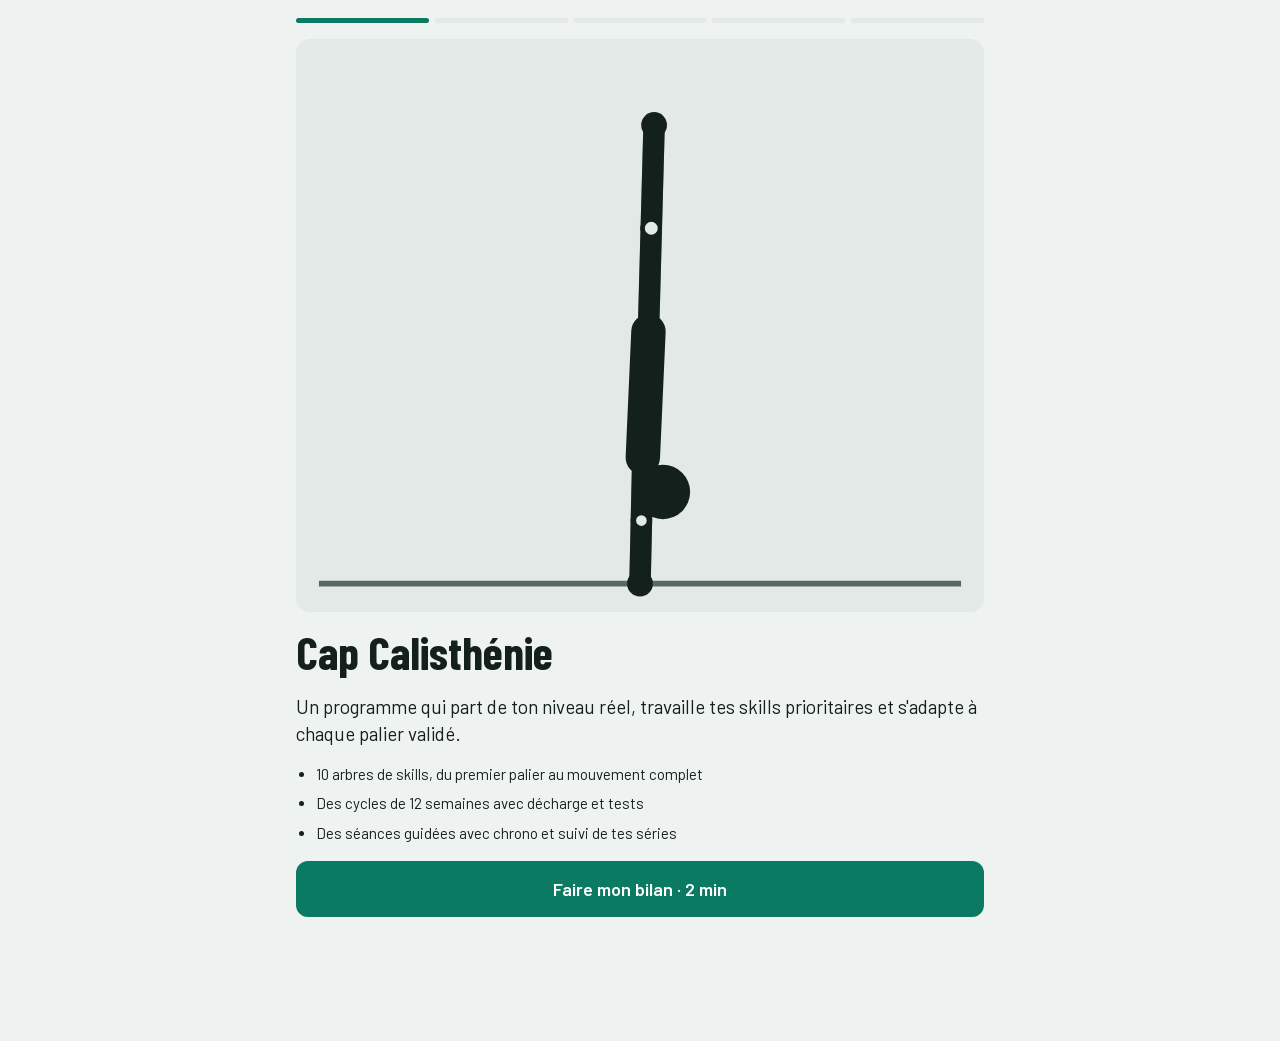
==== commit e842efb3: "Calisthénie: new Fenrir and Griffin designs, Ursa scar fix Co-Authored-By: Claude Opus 5.5 <noreply@" ====
--- a/calisthenie/index.html
+++ b/calisthenie/index.html
@@ -4343,41 +4343,6 @@
   s += rise([[22, 72, "#ffd04a"], [98, 66, "#ff8a2a"], [34, 98, "#ffe14d"], [86, 94, "#ffd04a"], [60, 16, "#ffb03a"], [12, 50, "#ff8a2a"]]);
   return s;
 };
-ART.fenrir = (u, sl) => {
-  const L = ["M30 46 C18 36 6 38 -2 30 C2 44 12 52 24 58 Z", "M26 62 C14 58 2 66 -4 60 C0 74 12 78 24 72 Z", "M28 78 C18 84 10 94 0 94 C8 102 22 98 32 88 Z"];
-  const R = ["M90 46 C104 32 118 36 126 24 C124 42 112 52 96 58 Z", "M94 62 C108 56 120 64 128 56 C124 74 110 80 96 72 Z", "M92 78 C104 86 112 98 124 100 C112 106 98 100 88 88 Z"];
-  let s = L.map((d, i) => strand(i, cel(u, d, "#3a3f54", "#1c1f2c", { x: rim(d, "#ff4040", "#3a3f54", 4, 3) }))).join("") + R.map((d, i) => strand(i + 1, cel(u, d, "#3a3f54", "#1c1f2c", { x: rim(d, "#ff4040", "#3a3f54", -4, 3) }))).join("");
-  s += cel(u, "M40 92 C44 104 52 110 60 120 C68 110 76 104 80 92 C72 98 66 100 60 100 C54 100 48 98 40 92 Z", "#9aa0b4", "#5a6076");
-  s += cel2(u, "M32 42 L18 4 L54 30 Z", "#4a5064", "#2a2e3c", { x: fill("M33 36 L24 14 L46 30Z", "#8a1a24") });
-  s += cel(u, "M22 64 C20 40 38 26 60 26 C82 26 100 40 98 64 C104 72 104 82 96 86 C90 98 76 104 60 104 C44 104 30 98 24 86 C16 82 16 72 22 64 Z", "#4c5266", "#272b38", {
-    hl: [40, 38, 10, 4, -20],
-    x: fill("M40 86 C40 70 80 70 80 86 C80 100 40 100 40 86 Z", "#8a90a6") + fill("M60 26 C54 34 52 44 60 56 C68 44 66 34 60 26 Z", "#3a3f54") + glowLn(u, "M60 32 L60 46 M54 36 L60 40 L66 36", "#ff2a2a", 2) + ln("M26 70 L36 72 M26 78 L36 77", 2.4, "#272b38") + ln(mir("M26 70 L36 72 M26 78 L36 77"), 2.4, "#272b38")
-  });
-  s += sl ? "" : glowLn(u, "M38 56 C30 50 20 52 8 44", "#ff3b3b", 2, "s-trail") + glowLn(u, mir("M38 56 C30 50 20 52 8 44"), "#ff3b3b", 2, "s-trail");
-  s += eyes(u, 60, 58, 15, 7.6, "#ff2a2a", { sl, glow: 1, slit: 1, sc: "#ffe6c8" });
-  s += cel(u, "M52 76 C52 70 68 70 68 76 C68 80 60 84 60 84 C60 84 52 80 52 76 Z", "#141620", "#000", { hl: [56, 73, 2.5, 1.2] });
-  s += fill("M46 90 Q60 98 74 90 Q60 94 46 90 Z", "#3a0a10", ' stroke="' + OL + '" stroke-width="2.6" stroke-linejoin="round"') + fang(49, 90.5, 1) + fang(71, 90.5, 1) + fang(56, 93, .6) + fang(64, 93, .6);
-  const link = (x, y, r) => '<g transform="rotate(' + r + ' ' + x + ' ' + y + ')"><ellipse cx="' + x + '" cy="' + y + '" rx="6" ry="3.6" fill="none" stroke="' + OL + '" stroke-width="5"/><ellipse cx="' + x + '" cy="' + y + '" rx="6" ry="3.6" fill="none" stroke="#c4cad4" stroke-width="2.4"/></g>';
-  s += link(36, 101, 20) + link(47, 105, 8) + link(59, 106, 0) + link(71, 105, -8);
-  s += '<g class="s-swing">' + link(84, 104, -40) + link(92, 112, -70) + '</g>' + '<g class="s-rise" style="animation-duration:3s">' + link(106, 92, 30) + '</g>';
-  return s;
-};
-ART.griffon = (u, sl) => {
-  const wing = "M46 74 C34 66 18 52 10 34 C6 26 4 20 2 12 C8 16 12 18 14 20 C12 12 12 8 14 2 C18 10 22 14 24 16 C24 8 26 4 30 0 C32 10 32 18 34 24 C38 42 44 54 54 64 Z";
-  let s = cel2(u, wing, "#b47c3a", "#76501e", { cls: "s-wing", x: fill("M46 74 C38 66 30 56 24 46 C30 46 36 48 40 52 C38 44 40 40 42 36 C44 46 48 56 54 64 Z", "#f6f2ea") + fill("M2 12 C8 16 12 18 14 20 C12 12 12 8 14 2 C18 10 22 14 24 16 C24 8 26 4 30 0 C30 8 26 12 22 22 C16 20 8 18 2 12Z", "#6a4416") + ln("M44 68 L6 16 M46 64 L16 6 M48 60 L28 4", 1.4, "#76501e") });
-  let tail = "M84 102 C98 104 106 92 102 82 C98 72 104 64 112 66";
-  s += '<g class="s-tail">' + ln(tail, 8) + ln(tail, 4, "#d9a441") + cel(u, "M110 68 C110 58 120 56 124 62 C118 62 118 68 114 72 Z", "#8a5c26", "#5a3a12") + '</g>';
-  s += cel(u, "M34 106 C30 88 42 74 60 74 C78 74 90 88 86 106 Z", "#d9a441", "#a4721e", { x: fill("M48 106 C48 96 54 90 60 90 C66 90 72 96 72 106Z", "#f0cc7a") });
-  s += cel(u, "M40 74 C44 86 52 92 60 96 C68 92 76 86 80 74 C74 80 68 82 60 80 C52 82 46 80 40 74 Z", "#f8f4ec", "#c4baa8", { x: ln("M48 82 L52 86 M60 84 L60 90 M72 82 L68 86", 1.4, "#c4baa8") });
-  s += cel(u, "M36 96 C30 96 28 104 32 108 L44 108 C44 102 42 96 36 96 Z", "#d9a441", "#a4721e") + cel(u, "M78 90 C82 84 90 84 92 90 C94 96 88 98 84 96 Z", "#d9a441", "#a4721e");
-  s += ["M40 36 C30 30 22 22 20 10 C28 18 36 22 46 28 Z", "M44 30 C38 20 38 10 42 2 C44 12 48 18 54 24 Z"].map((d, i) => strand(i, cel(u, d, "#f6f2ea", "#c4baa8") + cel(u, mir(d), "#f6f2ea", "#c4baa8"))).join("");
-  s += cel(u, "M36 54 C34 36 46 24 60 24 C74 24 86 36 84 54 C82 68 72 78 60 78 C48 78 38 68 36 54 Z", "#f8f4ec", "#c4baa8", { hl: [46, 34, 7, 3, -20], x: ln("M40 62 L46 60 M38 68 L44 66", 1.6, "#c4baa8") + ln(mir("M40 62 L46 60 M38 68 L44 66"), 1.6, "#c4baa8") });
-  s += eyes(u, 60, 48, 11, 6.6, "#ffb000", { sl, glow: 1 });
-  s += cel(u, "M51 56 L69 56 C69 66 63 72 60 76 C57 72 51 66 51 56 Z", "#ffc23a", "#c8861a", { hl: [55, 59, 2, 1.5] });
-  s += ln("M56 62 L64 62", 1.6, "#8a5a12");
-  s += rise([[16, 70, "#ffd36b"], [104, 40, "#ffd36b"], [100, 96, "#fff"]]);
-  return s;
-};
 ART.kirin = (u, sl) => {
   let s = '<g class="s-ribbon">' + cel(u, "M94 80 C104 72 104 56 112 48 C112 58 118 62 120 72 C114 76 108 82 98 88 Z", "#ff8a2a", "#d0401a", { f: 1, x: rim("M94 80 C104 72 104 56 112 48 C112 58 118 62 120 72 C114 76 108 82 98 88 Z", "#ffd04a", "#ff8a2a", -3, 2) }) + '</g>';
   s += [[56, 108], [92, 108]].map(([x, y]) => '<g class="s-glow"><ellipse cx="' + x + '" cy="' + y + '" rx="13" ry="5" fill="#e8fff6" stroke="#3ff2a0" stroke-width="1.6"/><circle cx="' + (x - 6) + '" cy="' + (y - 2) + '" r="4" fill="#e8fff6"/><circle cx="' + (x + 5) + '" cy="' + (y - 3) + '" r="5" fill="#e8fff6"/></g>').join("");
@@ -4401,6 +4366,58 @@
   return s;
 };
 
+
+ART.fenrir = (u, sl) => {
+  const tail = "M86 102 C100 104 112 92 110 76 C109 66 112 58 118 50 C121 62 123 78 117 90 C111 102 98 110 84 108 Z";
+  let s = '<g class="s-tail">' + cel(u, tail, "#3e4458", "#1e2230", { x: rim(tail, "#ff4040", "#3e4458", -4, 2) }) + '</g>';
+  s += cel(u, "M50 80 L52 106 L45 106 L44 82 Z", "#2e3344", "#181b26");
+  s += cel(u, "M44 44 C56 42 68 54 74 66 C90 64 102 80 98 96 C96 104 90 108 82 108 L60 108 C60 100 58 92 54 86 C50 90 48 98 48 106 L40 106 C38 94 38 80 40 70 C36 60 36 52 44 44 Z", "#4a5068", "#262a3a", {
+    hl: [80, 74, 8, 3, -20],
+    x: fill("M64 106 C64 96 72 90 82 92 C90 94 92 102 90 108 Z", "#3a3f54") + glowLn(u, "M80 78 L80 90 M76 82 L84 86", "#ff3b3b", 1.8)
+  });
+  s += cel(u, "M40 72 C38 84 38 96 40 104 L50 104 C49 94 49 84 52 76 Z", "#4a5068", "#262a3a") + cel(u, "M34 104 C34 100 38 98 44 99 C50 99 52 102 52 106 L34 106 Z", "#4a5068", "#262a3a", { dx: -1, dy: -2 }) + cel(u, "M38 88 L51 86 L51 93 L38 95 Z", "#c4cad4", "#7a8496", { dx: 0, dy: -2 });
+  s += cel(u, "M44 46 C32 54 28 68 34 82 C36 76 40 74 46 74 C40 68 40 60 46 54 Z", "#9aa0b4", "#5a6076", { x: ln("M34 64 L38 66 M34 72 L38 72", 1.4, "#5a6076") });
+  s += '<g class="s-swing"><ellipse cx="40" cy="100" rx="2.8" ry="4.6" transform="rotate(20 40 100)" fill="none" stroke="' + OL + '" stroke-width="4.4"/><ellipse cx="40" cy="100" rx="2.8" ry="4.6" transform="rotate(20 40 100)" fill="none" stroke="#c4cad4" stroke-width="2"/></g>';
+  s += '<g class="s-rise" style="animation-duration:3s"><ellipse cx="22" cy="88" rx="4.6" ry="2.8" transform="rotate(-40 22 88)" fill="none" stroke="' + OL + '" stroke-width="4.4"/><ellipse cx="22" cy="88" rx="4.6" ry="2.8" transform="rotate(-40 22 88)" fill="none" stroke="#c4cad4" stroke-width="2"/></g>';
+  s += ["M54 26 C66 18 80 20 92 28 C82 28 72 32 64 40 Z", "M56 36 C68 34 82 40 90 52 C80 48 70 50 62 54 Z", "M54 46 C64 48 72 56 76 66 C68 62 62 62 56 64 Z"].map((d, i) => strand(i, cel(u, d, "#3e4458", "#1e2230", { x: rim(d, "#ff4040", "#3e4458", -3, 3) }))).join("");
+  s += '<g transform="translate(58 50) scale(1.2) translate(-50 -40)">';
+  s += cel(u, "M36 18 L37 0 L47 15 Z", "#2e3344", "#181b26");
+  s += cel(u, "M58 30 C56 20 48 14 40 16 C32 18 26 22 22 25 L11 29 C6 31 6 38 11 40 L24 42 C30 46 36 48 42 48 C52 48 60 40 58 30 Z", "#4c5266", "#272b38", {
+    hl: [40, 21, 8, 2.5, -10],
+    x: fill("M10 39 L24 42 C30 46 36 48 42 48 C36 44 32 40 30 36 Z", "#8a90a6")
+  });
+  s += cel(u, "M44 18 L48 -2 L56 20 Z", "#4c5266", "#272b38", { x: fill("M46 15 L48 4 L52 17 Z", "#8a1a24") });
+  s += eye(u, 35, 28, 4.8, "#ff2a2a", { sl, glow: 1, slit: 1, inn: -1, sc: "#ffe6c8" });
+  s += cel(u, "M8 30 C10 28 14 29 14 32 C14 34 10 35 8 34 Z", "#141620", "#000", { dx: 0, dy: -1 }) + ln("M12 40 L22 41", 2);
+  s += fang(15, 40.4, .8) + fang(21, 40.9, .7) + '</g>';
+  s += rise([[96, 40, "#ff4040"], [104, 60, "#ff8080"], [70, 16, "#ff4040"]]);
+  return s;
+};
+ART.griffon = (u, sl) => {
+  const wing = "M58 60 C54 42 60 24 74 10 C80 4 88 0 96 0 C91 6 91 10 95 13 C88 17 88 22 93 26 C86 28 86 34 91 38 C84 40 82 45 86 51 C80 51 76 55 76 62 Z";
+  let s = '<g transform="translate(14 4)" opacity=".95">' + cel(u, wing, "#8a5c26", "#5a3a12") + '</g>';
+  const tail = "M96 80 C108 82 114 72 110 64 C106 56 110 48 117 48";
+  s += '<g class="s-tail">' + ln(tail, 7) + ln(tail, 3.6, "#d9a441") + cel(u, "M114 50 C112 40 122 36 126 42 C120 42 120 48 117 52 Z", "#8a5c26", "#5a3a12", { dx: -1, dy: -2 }) + '</g>';
+  s += cel(u, "M86 96 L88 106 L81 106 L80 96 Z", "#b8862e", "#7a5416");
+  s += cel(u, "M52 70 C60 62 82 62 94 70 C102 76 102 90 96 98 L96 106 L89 106 L87 96 C79 98 71 98 65 96 L63 106 L56 106 L55 94 C50 86 50 76 52 70 Z", "#d9a441", "#a4721e", { hl: [76, 68, 10, 2.5, -5], x: fill("M58 92 C70 98 84 98 96 94 L96 100 L58 100 Z", "#f0cc7a") });
+  s += cel(u, "M48 78 L47 100 L42 101 L44 78 Z", "#c89a2a", "#8a6410");
+  s += ln("M42 102 L38 106 M45 102 L45 107 M47 101 L51 105", 2.6, "#2a2018");
+  s += cel(u, "M38 78 L36 100 L41 101 L44 80 Z", "#f0c040", "#b08a1a", { x: ln("M37 86 L42 86 M37 92 L42 92", 1.2, "#b08a1a") });
+  s += cel(u, "M34 76 C34 84 38 88 44 86 C48 84 50 80 48 76 Z", "#f6f2ea", "#c4baa8", { dx: -1, dy: -2 });
+  s += ln("M35 101 L29 105 M38 102 L36 108 M41 101 L44 106", 2.8, "#2a2018");
+  s += '<g class="s-wing s-l">' + cel(u, wing, "#b47c3a", "#76501e", { x: fill("M58 60 C56 46 60 34 68 24 C72 30 74 38 72 46 C76 48 78 54 76 62 Z", "#f0d9a0") + fill("M96 0 C91 6 91 10 95 13 C88 17 88 22 93 26 C86 28 86 34 91 38 C84 40 82 45 86 51 C82 46 80 38 82 30 C80 22 84 12 96 0Z", "#f6f2ea") + ln("M62 56 L92 6 M66 58 L90 22 M70 60 L88 38", 1.4, "#76501e") }) + '</g>';
+  s += cel(u, "M48 42 C34 48 30 66 38 78 C44 84 56 84 62 76 C66 64 62 50 56 44 Z", "#f8f4ec", "#c4baa8", { x: ln("M40 62 Q44 66 48 62 M38 70 Q42 74 46 70 M44 76 Q48 80 52 76 M48 56 Q52 60 56 56", 1.4, "#c4baa8") });
+  s += '<g transform="translate(46 44) scale(1.22) translate(-40 -36)">';
+  s += ["M46 20 C56 14 68 14 76 18 C68 20 62 24 56 30 Z", "M50 28 C60 26 70 30 76 38 C68 36 62 38 56 40 Z", "M48 36 C56 38 62 44 64 52 C58 48 52 48 48 48 Z"].map((d, i) => strand(i, cel(u, d, "#d9a441", "#8a5c26", { dx: -1, dy: -3, x: rim(d, "#fff3d0", "#d9a441", 4, 3) }))).join("");
+  s += cel(u, "M52 34 C52 24 46 16 36 16 C28 16 22 22 20 30 L19 38 C25 40 31 44 37 48 C45 52 52 46 52 34 Z", "#f8f4ec", "#c4baa8", { hl: [36, 21, 7, 2.5, -10] });
+  s += cel(u, "M22 25 C13 25 6 31 5 40 C5 45 9 47 11 44 C11 39 14 36 20 36 Z", "#ffc23a", "#c8861a", { dx: -1, dy: -2, hl: [14, 29, 3, 1.4, -20] });
+  s += cel(u, "M20 37 C16 38 13 41 14 44 C17 44 20 42 23 40 Z", "#e0a020", "#a87010", { dx: -1, dy: -1 });
+  s += eye(u, 33, 28, 4.6, "#ffb000", { sl, glow: 1, inn: -1, a2: .15, a1: .7 });
+  s += ln("M20 33 L22 33", 2) + '</g>';
+  s += rise([[16, 70, "#ffd36b"], [104, 30, "#ffd36b"], [24, 96, "#fff"]]);
+  return s;
+};
+
 /* ----- Nouvelles créatures ----- */
 ART.taurillon = (u, sl) => {
   let s = cel2(u, "M32 44 C20 42 12 34 10 20 C16 28 24 30 36 34 Z", "#f2e6c8", "#c4ae80", { x: fill("M10 20 C12 26 14 28 18 30 L14 34 C12 30 10 26 10 20Z", "#5a4630") });
@@ -4498,7 +4515,7 @@
   s += cel(u, "M26 50 C26 30 42 20 60 20 C78 20 94 30 94 50 C80 44 40 44 26 50 Z", "#c0ccd8", "#6a7888", { hl: [44, 28, 9, 3, -15], x: ln("M60 20 L60 46", 2, "#8a96a6") + dot(36, 40, 1.6, "#5a6476") + dot(84, 40, 1.6, "#5a6476") });
   s += cel(u, "M56 44 L64 44 L62 62 L58 62 Z", "#c0ccd8", "#6a7888", { dx: -1, dy: -2 });
   s += eyes(u, 60, 56, 14, 6.4, "#ffb000", { sl });
-  s += ln("M30 46 L44 64", 2.4, "#d84a3a");
+  s += ln("M38 51 L48 66", 2.4, "#d84a3a");
   s += cel(u, "M54 66 C54 62 66 62 66 66 C66 69 60 72 60 72 C60 72 54 69 54 66 Z", "#141620", "#000");
   s += ln("M52 78 Q60 82 68 78", 2.6) + fang(54, 78.6, .8) + fang(66, 78.6, .8);
   return s;
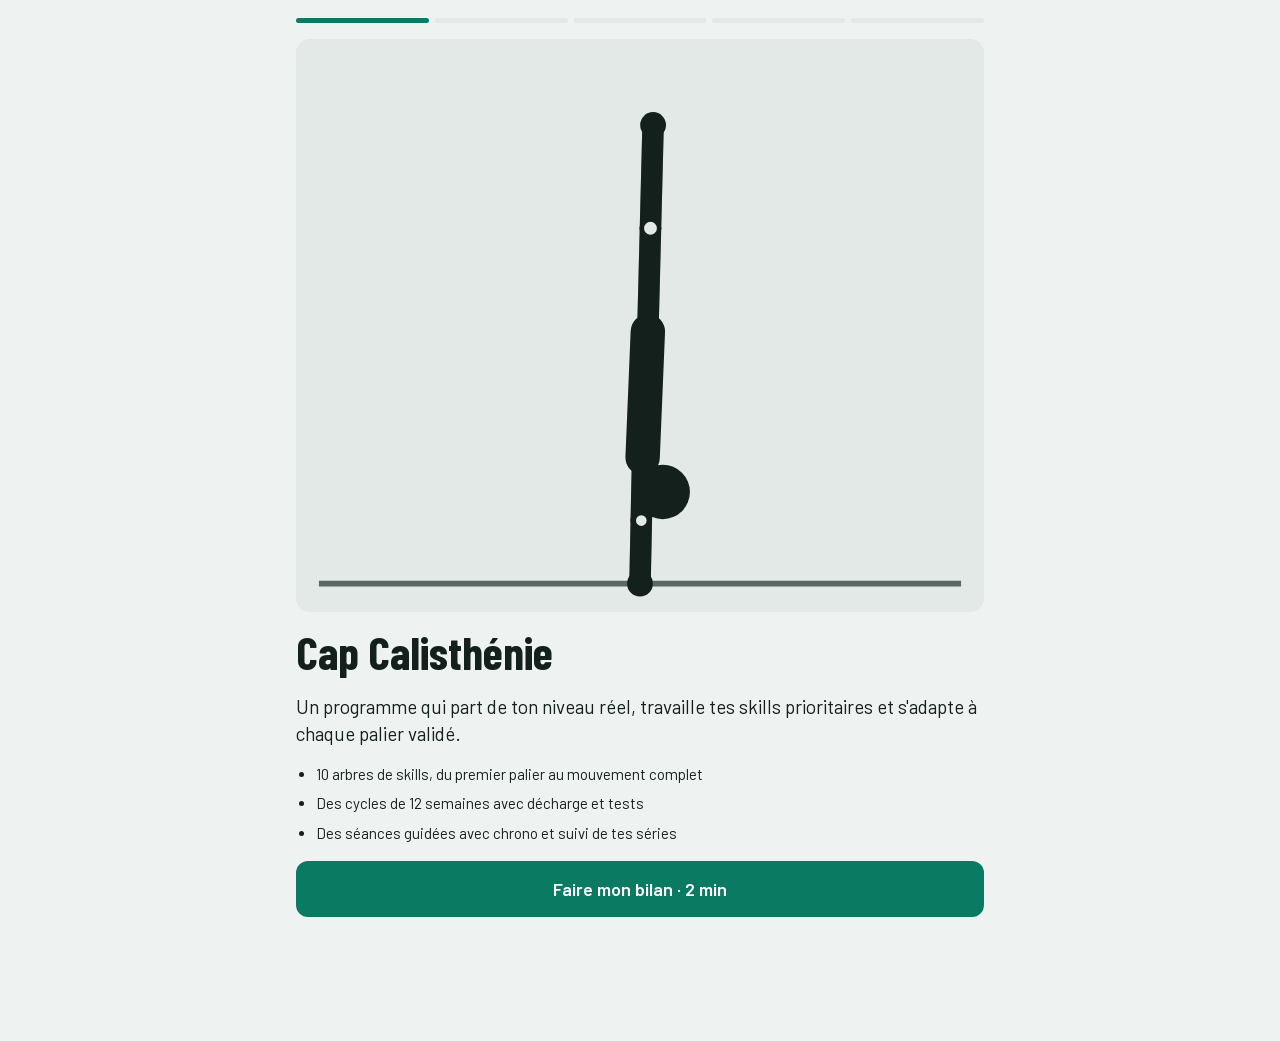
==== commit 9f5e60e1: "Calisthénie: new Griffin design Co-Authored-By: Claude Opus 5.5 <noreply@anthropic.com> Claude-Sessi" ====
--- a/calisthenie/index.html
+++ b/calisthenie/index.html
@@ -4394,27 +4394,28 @@
   return s;
 };
 ART.griffon = (u, sl) => {
-  const wing = "M58 60 C54 42 60 24 74 10 C80 4 88 0 96 0 C91 6 91 10 95 13 C88 17 88 22 93 26 C86 28 86 34 91 38 C84 40 82 45 86 51 C80 51 76 55 76 62 Z";
-  let s = '<g transform="translate(14 4)" opacity=".95">' + cel(u, wing, "#8a5c26", "#5a3a12") + '</g>';
-  const tail = "M96 80 C108 82 114 72 110 64 C106 56 110 48 117 48";
-  s += '<g class="s-tail">' + ln(tail, 7) + ln(tail, 3.6, "#d9a441") + cel(u, "M114 50 C112 40 122 36 126 42 C120 42 120 48 117 52 Z", "#8a5c26", "#5a3a12", { dx: -1, dy: -2 }) + '</g>';
-  s += cel(u, "M86 96 L88 106 L81 106 L80 96 Z", "#b8862e", "#7a5416");
-  s += cel(u, "M52 70 C60 62 82 62 94 70 C102 76 102 90 96 98 L96 106 L89 106 L87 96 C79 98 71 98 65 96 L63 106 L56 106 L55 94 C50 86 50 76 52 70 Z", "#d9a441", "#a4721e", { hl: [76, 68, 10, 2.5, -5], x: fill("M58 92 C70 98 84 98 96 94 L96 100 L58 100 Z", "#f0cc7a") });
-  s += cel(u, "M48 78 L47 100 L42 101 L44 78 Z", "#c89a2a", "#8a6410");
-  s += ln("M42 102 L38 106 M45 102 L45 107 M47 101 L51 105", 2.6, "#2a2018");
-  s += cel(u, "M38 78 L36 100 L41 101 L44 80 Z", "#f0c040", "#b08a1a", { x: ln("M37 86 L42 86 M37 92 L42 92", 1.2, "#b08a1a") });
-  s += cel(u, "M34 76 C34 84 38 88 44 86 C48 84 50 80 48 76 Z", "#f6f2ea", "#c4baa8", { dx: -1, dy: -2 });
-  s += ln("M35 101 L29 105 M38 102 L36 108 M41 101 L44 106", 2.8, "#2a2018");
-  s += '<g class="s-wing s-l">' + cel(u, wing, "#b47c3a", "#76501e", { x: fill("M58 60 C56 46 60 34 68 24 C72 30 74 38 72 46 C76 48 78 54 76 62 Z", "#f0d9a0") + fill("M96 0 C91 6 91 10 95 13 C88 17 88 22 93 26 C86 28 86 34 91 38 C84 40 82 45 86 51 C82 46 80 38 82 30 C80 22 84 12 96 0Z", "#f6f2ea") + ln("M62 56 L92 6 M66 58 L90 22 M70 60 L88 38", 1.4, "#76501e") }) + '</g>';
-  s += cel(u, "M48 42 C34 48 30 66 38 78 C44 84 56 84 62 76 C66 64 62 50 56 44 Z", "#f8f4ec", "#c4baa8", { x: ln("M40 62 Q44 66 48 62 M38 70 Q42 74 46 70 M44 76 Q48 80 52 76 M48 56 Q52 60 56 56", 1.4, "#c4baa8") });
-  s += '<g transform="translate(46 44) scale(1.22) translate(-40 -36)">';
-  s += ["M46 20 C56 14 68 14 76 18 C68 20 62 24 56 30 Z", "M50 28 C60 26 70 30 76 38 C68 36 62 38 56 40 Z", "M48 36 C56 38 62 44 64 52 C58 48 52 48 48 48 Z"].map((d, i) => strand(i, cel(u, d, "#d9a441", "#8a5c26", { dx: -1, dy: -3, x: rim(d, "#fff3d0", "#d9a441", 4, 3) }))).join("");
-  s += cel(u, "M52 34 C52 24 46 16 36 16 C28 16 22 22 20 30 L19 38 C25 40 31 44 37 48 C45 52 52 46 52 34 Z", "#f8f4ec", "#c4baa8", { hl: [36, 21, 7, 2.5, -10] });
-  s += cel(u, "M22 25 C13 25 6 31 5 40 C5 45 9 47 11 44 C11 39 14 36 20 36 Z", "#ffc23a", "#c8861a", { dx: -1, dy: -2, hl: [14, 29, 3, 1.4, -20] });
-  s += cel(u, "M20 37 C16 38 13 41 14 44 C17 44 20 42 23 40 Z", "#e0a020", "#a87010", { dx: -1, dy: -1 });
-  s += eye(u, 33, 28, 4.6, "#ffb000", { sl, glow: 1, inn: -1, a2: .15, a1: .7 });
-  s += ln("M20 33 L22 33", 2) + '</g>';
-  s += rise([[16, 70, "#ffd36b"], [104, 30, "#ffd36b"], [24, 96, "#fff"]]);
+  const wing = "M42 68 C30 54 14 40 -4 26 C2 34 2 40 0 46 C8 46 10 52 8 58 C16 58 18 64 16 70 C24 70 26 76 24 82 C30 80 36 82 38 86 Z";
+  let s = cel2(u, wing, "#6a4a30", "#3a2616", { cls: "s-wing", x: fill("M-4 26 C2 34 2 40 0 46 C8 46 10 52 8 58 C4 52 2 44 -1 36 Z", "#2e2016") + fill("M42 68 C34 58 26 52 16 46 C20 52 22 58 20 64 C28 66 32 70 32 76 Z", "#9a7448") + ln("M2 42 L8 38 M10 54 L16 50 M18 66 L24 62 M26 78 L30 74", 2, "#d8b888") + ln("M40 72 L4 34 M38 78 L14 60", 1.2, "#3a2616") });
+  const tail = "M88 100 C102 104 112 94 110 84 C108 76 112 70 118 70";
+  s += '<g class="s-tail">' + ln(tail, 7) + ln(tail, 3.6, "#c8944a") + cel(u, "M116 72 C112 62 122 58 126 64 C120 64 120 70 118 74 Z", "#4a3020", "#2a1a10", { dx: -1, dy: -2 }) + '</g>';
+  s += cel2(u, "M22 106 C16 94 20 80 32 78 C40 80 44 92 42 106 Z", "#c8944a", "#8a5e26", { hl: [26, 86, 3, 2, -20] });
+  s += cel(u, "M30 106 C26 86 34 66 60 64 C86 66 94 86 90 106 Z", "#c8a878", "#8a6a44", {
+    x: [[46, 80], [60, 76], [74, 80], [40, 92], [53, 90], [67, 90], [80, 92], [47, 101], [60, 100], [73, 101]].map(([x, y]) => ln("M" + (x - 3.5) + " " + y + " L" + x + " " + (y + 3.5) + " L" + (x + 3.5) + " " + y, 1.8, "#6a4a30")).join("")
+  });
+  s += cel2(u, "M42 92 L40 104 L48 104 L50 92 Z", "#d4b050", "#9a7a20", { dx: -1, dy: -2, x: ln("M41 97 L49 97 M41 101 L49 101", 1.2, "#9a7a20") });
+  s += ln("M39 104 L35 110 M43 105 L42 111 M47 105 L50 110", 2.8, "#1a1410") + ln(mir("M39 104 L35 110 M43 105 L42 111 M47 105 L50 110"), 2.8, "#1a1410");
+  s += ["M36 40 C26 38 18 32 14 22 C22 28 30 30 38 32 Z", "M46 24 C42 14 44 6 48 -2 C50 8 52 16 54 22 Z"].map((d, i) => strand(i, cel(u, d, "#5a3e28", "#2e2016", { x: rim(d, "#b08a5a", "#5a3e28", 3, 3) }) + cel(u, mir(d), "#5a3e28", "#2e2016", { x: rim(mir(d), "#b08a5a", "#5a3e28", -3, 3) }))).join("");
+  s += cel(u, "M34 56 C28 62 28 70 32 76 L38 70 L41 78 L47 72 L51 80 L56 72 L60 80 L64 72 L69 80 L73 72 L79 78 L82 70 L88 76 C92 70 92 62 86 56 Z", "#b89468", "#7a5a36");
+  s += cel(u, "M34 46 C32 30 44 20 60 20 C76 20 88 30 86 46 C86 56 80 62 72 64 L48 64 C40 62 34 56 34 46 Z", "#6a4a30", "#3e2a1a", {
+    hl: [46, 27, 7, 2.5, -20],
+    x: fill("M38 46 C40 38 50 36 56 42 L60 46 L64 42 C70 36 80 38 82 46 C80 54 70 56 64 52 L60 50 L56 52 C50 56 40 54 38 46 Z", "#a8805a") + ln("M56 26 L60 32 L64 26", 1.6, "#3e2a1a")
+  });
+  s += eyes(u, 60, 44, 12, 6.2, "#ffb000", { sl, glow: 1, a2: .75, a1: .05 });
+  s += sl ? cel(u, "M49 52 C49 46 71 46 71 52 C71 58 67 64 60 72 C53 64 49 58 49 52 Z", "#4a4a52", "#26262c", { x: fill("M49 52 C49 46 71 46 71 52 C65 50 55 50 49 52 Z", "#e0b840") }) :
+    fill("M50 56 L70 56 L67 79 L53 79 Z", "#9a1e2a", ' stroke="' + OL + '" stroke-width="2.6" stroke-linejoin="round"') + fill("M54 66 L66 66 L63 75 L57 75 Z", "#ff6a74") +
+    cel(u, "M54 72 L66 72 L62 82 L58 82 Z", "#4a4a52", "#26262c", { dx: -1, dy: -2 }) +
+    cel(u, "M49 52 C49 46 71 46 71 52 C71 58 67 64 60 72 C53 64 49 58 49 52 Z", "#4a4a52", "#26262c", { hl: [55, 56, 2, 4, 10], x: fill("M49 52 C49 46 71 46 71 52 C65 50 55 50 49 52 Z", "#e0b840") });
+  s += rise([[14, 76, "#d8b888"], [106, 44, "#d8b888"], [100, 100, "#b08a5a"]]);
   return s;
 };
 
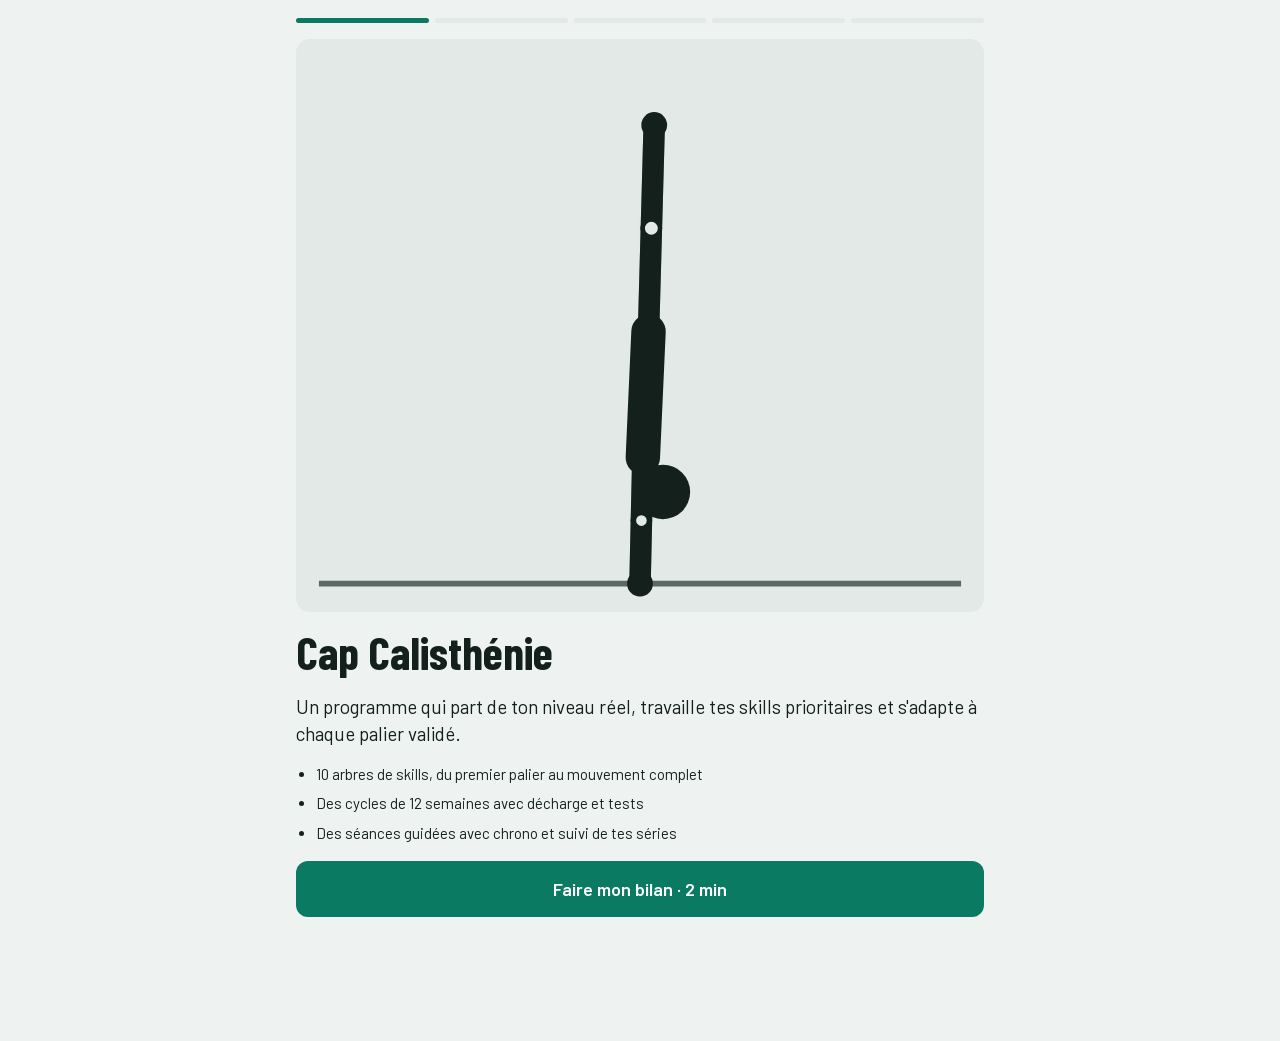
==== commit 9a1d88a1: "Calisthénie: 3-month intensive blocks for each major skill Co-Authored-By: Claude Opus 5.5 <noreply@" ====
--- a/calisthenie/index.html
+++ b/calisthenie/index.html
@@ -617,6 +617,30 @@
 .egg-svg .s-tw { animation: c-twinkle 1.5s ease-in-out infinite; }
 @media (prefers-reduced-motion: reduce) { .k-sh *, .k-sh { animation: none !important; } }
 
+/* Blocs intensifs */
+.spec-card, .spec-entry { width: 100%; text-align: left; color: var(--ink); font: inherit; cursor: pointer; border-color: var(--accent); }
+.spec-entry { gap: 4px; }
+.spec-entry b { font-size: 18px; }
+.spec-goal { font-size: 18px; line-height: 1.3; }
+.spec-bar i { height: 8px; }
+.spec-bar i.test { box-shadow: inset 0 -2px 0 var(--warn); }
+.spec-goals { list-style: none; padding: 0; margin: 0; display: grid; gap: 10px; }
+.spec-goals li { display: flex; gap: 10px; align-items: flex-start; }
+.spec-goals li > div { display: grid; gap: 2px; }
+.sg-mark { flex: none; width: 26px; height: 26px; border-radius: 50%; display: grid; place-items: center; font-weight: 700; font-size: 14px; background: var(--sunk); color: var(--muted); }
+.spec-goals li.now .sg-mark { background: var(--accent-soft); color: var(--accent); box-shadow: 0 0 0 2px var(--accent); }
+.spec-goals li.ok .sg-mark { background: var(--accent); color: #fff; }
+.spec-goals li.ok b { text-decoration: none; }
+.spec-grid { display: grid; grid-template-columns: repeat(auto-fill, minmax(300px, 1fr)); gap: 10px; }
+.spec-pick { align-content: start; }
+.spec-pick.on { border-color: var(--accent); }
+.spec-pick p { margin: 0; }
+.spec-pick .btn, .spec-pick .tag { justify-self: start; }
+.sp-head { display: flex; gap: 12px; align-items: center; }
+.sp-head > div { display: grid; gap: 2px; min-width: 0; }
+.sp-head b { font-size: 18px; }
+@media (max-width: 640px) { .spec-grid { grid-template-columns: 1fr; } }
+
 /* Craie, avatar, boutique */
 .chalk { display: inline-flex; align-items: center; gap: 4px; font-weight: 700; }
 .chalk-ic svg { width: 16px; height: 16px; display: block; fill: color-mix(in srgb, var(--surface) 70%, var(--accent)); stroke: var(--accent); stroke-width: 1.6; stroke-linejoin: round; }
@@ -4709,6 +4733,257 @@
 render();
 
 
+/* =====================================================================
+   V10 : blocs intensifs de 3 mois, un grand skill en priorité absolue
+   3 mois = 3 × (3 semaines de charge + 1 semaine de test et récupération).
+   Séances lourdes et techniques alternées : jamais deux séances lourdes d'affilée.
+   ===================================================================== */
+settings.specHist = settings.specHist || [];
+
+// Exercices d'appoint de chaque bloc : [exercice, dose, unité, consigne]
+const SPEC = {
+  planche: { name: "Planche",
+    real: "La full planche demande en général 1 à 2 ans depuis l'advanced tuck : le bloc vise les 2 paliers suivants, sans abîmer coudes et poignets.",
+    tips: ["Bras verrouillés sur toutes les tenues : un coude plié cache ta vraie progression.", "Omoplates écartées et bassin rentré, du lean jusqu'à la full.", "Si un biceps ou un coude tire, passe la séance en technique."],
+    heavy: lv => [lv <= 4 ? ["plNeg", "3 × 3", "négatifs 4 s · repos 3 min", "Pars du palier au-dessus du tien et descends lentement"] : null,
+      [lv <= 1 ? "pppu" : lv <= 4 ? "atPU" : "plPU", "EMOM 6 min", "1+ rép. / min", "Méthode Heria : ta pompe planche la plus dure, 1 répétition ou plus au début de chaque minute"],
+      ["dipsW", "4 × 6", "lestés · repos 2 min", "Force de poussée lourde : transfert direct sur la planche"]],
+    tech: () => [["lean", "3 × 20 s", "repos 60 s", "Penche un peu plus loin chaque semaine, bras verrouillés"], ["pppu", "3 × 8", "repos 90 s", "Garde le lean jusqu'en bas"]] },
+  hs: { name: "Handstand", every: true,
+    real: "L'équilibre progresse surtout avec la fréquence : un peu à chaque séance vaut mieux qu'une grosse séance par semaine.",
+    tips: ["Côtes rentrées, épaules complètement ouvertes : la ligne avant la durée.", "Corrige avec les doigts, pas en marchant avec les mains.", "Filme-toi de profil une fois par semaine."],
+    heavy: lv => [["kickup", "8 min", "pratique", "Entrées en équilibre : arrête-toi propre en haut, sans toucher le mur"],
+      lv >= 3 ? ["shapes", "3 × 20 s", "repos 60 s", "Change la forme des jambes sans perdre l'équilibre"] : ["heelPull", "3 × 10 s", "repos 60 s", "Décolle les talons du mur, trouve le point d'équilibre"],
+      ["shoulderTap", "3 × 10", "repos 60 s", "Transfert de poids d'une main à l'autre"]],
+    tech: () => [["kickup", "6 min", "pratique", "Entrées détendues, qualité avant tout"], ["wallChest", "2 × 45 s", "repos 60 s", "Ligne parfaite : côtes rentrées, épaules ouvertes"]] },
+  hspu: { name: "HSPU",
+    real: "Les HSPU progressent vite avec de la force de poussée : 2 à 3 paliers en 3 mois sont réalistes. Les HSPU libres demandent en plus un handstand solide.",
+    tips: ["Coudes à 45°, la tête passe devant les mains en bas.", "Amplitude complète avant d'ajouter du déficit.", "Garde un peu de handstand libre chaque semaine."],
+    heavy: lv => [lv <= 4 ? ["hspuNeg", "3 × 4", "négatifs 5 s · repos 2 min", "Descente lente jusqu'à la tête, coudes à 45°"] : null,
+      ["dipsW", "4 × 6", "lestés · repos 2 min", "Force de poussée lourde"], ["pikeDef", "3 × 8", "repos 90 s", "Amplitude complète, hanches hautes"]],
+    tech: () => [["kickup", "6 min", "pratique", "Équilibre au mur ou en libre"], ["pikeBox", "3 × 8", "repos 90 s", "Rapide en montée, contrôlé en descente"]] },
+  fl: { name: "Front lever",
+    real: "Le front lever avance d'un palier tous les 1 à 3 mois chez un pratiquant fort en traction : 2 paliers en 3 mois est un bon objectif.",
+    tips: ["Bras tendus, omoplates basses et serrées.", "Hanches à hauteur des épaules, même en tuck.", "Le lest lourd en traction aide beaucoup : garde-le."],
+    heavy: () => [["flNeg", "3 × 3", "négatifs 4 s · repos 3 min", "Descends lentement depuis la barre jusqu'à l'horizontale, corps gainé"],
+      ["pullUpW", "4 × 5", "lestés · repos 2 min", "Tirage lourd : la base du front lever"], ["legRaise", "3 × 8", "repos 60 s", "Jambes tendues, sans balancer"]],
+    tech: () => [["scapPull", "3 × 8", "repos 60 s", "Omoplates basses et serrées"], ["row", "3 × 10", "tempo 3-1-1 · repos 90 s", "Corps gainé, bras serrés"]] },
+  bl: { name: "Back lever",
+    real: "Le back lever est souvent le levier le plus rapide, mais le plus exigeant pour les biceps : la progression reste volontairement prudente.",
+    tips: ["Échauffe longuement les biceps et les épaules avant chaque tenue.", "Entre et sors du levier lentement, jamais en lâchant.", "Arrête dès qu'une douleur apparaît à l'avant du coude."],
+    heavy: () => [["pullUp", "4 × 6", "tempo 3-1-1 · repos 2 min", "Tractions lentes et contrôlées"], ["dips", "3 × 10", "repos 90 s", "Épaules basses, poitrine ouverte"]],
+    tech: () => [["row", "3 × 12", "repos 90 s", "Corps gainé"], ["plankPike", "3 × 10", "repos 60 s", "Gainage pour garder le corps aligné"]] },
+  mu: { name: "Muscle-up",
+    real: "Avec de bonnes tractions, le muscle-up strict vient souvent en 1 à 3 mois : la technique de transition compte autant que la force.",
+    tips: ["Tire vers les hanches, pas vers le menton.", "Prise un peu plus serrée, poignets par-dessus la barre.", "Transition des deux bras en même temps."],
+    heavy: () => [["explosive", "5 × 3", "repos 2 min", "Tire le plus haut possible, jusqu'aux hanches"], ["muNeg", "3 × 3", "négatifs 5 s · repos 2 min", "Descends lentement à travers la transition"], ["dips", "3 × 10", "repos 90 s", "Le haut du muscle-up"]],
+    tech: () => [["c2b", "3 × 4", "repos 2 min", "Poitrine à la barre, sans élan"], ["pullUp", "2 × 6", "tempo 3-1-1 · repos 90 s", "Contrôle total"]] },
+  pull: { name: "Traction à un bras",
+    real: "La traction à un bras demande en général 6 mois à 2 ans : ce bloc construit la base (lest lourd, négatifs à un bras) et rapproche des premiers paliers.",
+    tips: ["Le lest lourd est le meilleur indicateur : vise des tractions à +50 % de ton poids.", "Négatifs à un bras : le plus lent possible, l'autre main ne touche pas.", "Coudes sensibles : on réduit, on n'insiste pas."],
+    heavy: lv => [["pullUpW", "5 × 3", "lestés · repos 3 min", "Lest lourd : vise 50 % de ton poids et plus"], lv >= 5 ? ["oap", "3 × 2", "négatifs 5 s · par côté · repos 3 min", "Descends le plus lentement possible sur un bras"] : ["explosive", "4 × 3", "repos 2 min", "Puissance de tirage"]],
+    tech: () => [["pullUp", "3 × 8", "tempo 3-1-1 · repos 90 s", "Contrôle total"], ["scapPull", "3 × 8", "repos 60 s", "Omoplates actives"]] },
+  core: { name: "V-sit",
+    real: "Le V-sit dépend autant de la souplesse en compression que de la force : le bloc travaille les deux à chaque séance.",
+    tips: ["Épaules basses, bras verrouillés, pousse le sol loin de toi.", "La compression vient des abdos et des fléchisseurs de hanche : tire les jambes vers toi.", "Étire l'arrière des jambes tous les jours."],
+    heavy: () => [["legRaise", "4 × 8", "repos 60 s", "Jambes tendues, montée lente"], ["plankPike", "3 × 10", "repos 60 s", "Compression active"]],
+    tech: () => [["pikeFold", "2 min", "", "Étirement actif en pike : la compression vient de la souplesse"], ["lTuck", "3 × 15 s", "repos 60 s", "Genoux le plus haut possible"]] }
+};
+const SPEC_IDS = Object.keys(SPEC);
+
+/* ---------- Calendrier du bloc ---------- */
+const specWeekOf = date => { const sp = settings.spec; if (!sp) return 0; return Math.floor((mondayOf(date) - new Date(sp.start + "T12:00:00")) / 6048e5) + 1; };
+const specWeekNow = () => specWeekOf(new Date());
+function specHeavy(id, d) {
+  if (SPEC[id].every) return true;
+  const days = Object.keys(cuSlots()).map(Number).sort((a, b) => a - b), H = {};
+  let last = -9; days.forEach(x => { if (x - last > 1) { H[x] = true; last = x; } });
+  return !!H[d];
+}
+function specAt(abs, d) {
+  const sp = settings.spec; if (!sp || !SPEC[sp.id]) return null;
+  const sw = specWeekOf(dateOf(abs, d));
+  if (sw < 1 || sw > 12) return null;
+  return { id: sp.id, sw, m: Math.ceil(sw / 4), wm: (sw - 1) % 4, heavy: specHeavy(sp.id, d) };
+}
+function specGoals(sp) {
+  const t = TREE[sp.id], N = t.steps.length, lv = levels[sp.id];
+  return [0, 1, 2].map(k => {
+    const i = sp.lv0 + k;
+    if (i >= N) return { k, label: "Entretenir et allonger : " + t.steps[N - 1].t, std: "", done: lv >= N };
+    const st = t.steps[i], touch = k === 2;
+    return { k, i, label: (touch ? (st.k === "h" ? "Premières tenues : " : "Premières répétitions : ") : "Valider : ") + st.t, std: touch ? "" : stdText(st),
+      done: touch ? lv > i || (lv >= i && bestOf(sp.id + ":" + i) > 0) : lv > i };
+  });
+}
+
+/* ---------- Contenu des séances ---------- */
+function specItems(sp) {
+  const id = sp.id, t = TREE[id], N = t.steps.length, lv = levels[id], si = Math.min(lv, N - 1), st = t.steps[si], nx = lv + 1 < N ? t.steps[lv + 1] : null;
+  const fin = lv >= N, test = sp.wm === 3, heavy = sp.heavy, hold = st.k === "h", tag = "Bloc intensif · " + t.name;
+  const side = st.side ? " par côté" : "", kg = st.wt ? " +" + Math.round(settings.bw * st.wt / 100) + " kg" : "", lk = id + ":" + si;
+  const main = { ex: st.ex, tree: id, lk, name: EX[st.ex].name + (st.assisted ? " assisté" : ""), title: t.name + " · " + st.t, eyebrow: tag + " · palier " + (si + 1) + "/" + N, keep: true, spec: true };
+  if (test && heavy && !fin) Object.assign(main, { dose: st.n + " × " + st.v + (hold ? " s" : ""), unit: "test" + side + kg, validate: id, note: "Test du mois " + sp.m + " : " + stdText(st) + ". Réussi : valide le palier." });
+  else if (test) { const ref = hold ? maxHold(lk, st).v : st.v; Object.assign(main, { dose: "2 × " + Math.max(hold ? 3 : 1, Math.round(ref * .5)) + (hold ? " s" : ""), unit: "décharge" + side + kg, note: "Semaine de test : on récupère, les tendons aussi." }); }
+  else if (hold) {
+    const mx = maxHold(lk, st), pct = heavy ? [.7, .8, .85][sp.wm] : .55, v = Math.max(3, Math.round(mx.v * pct));
+    Object.assign(main, { dose: (heavy ? 5 : 4) + " × " + v + " s", unit: "repos 2–3 min" + side, maxv: mx.v, last: heavy,
+      note: (heavy ? "Séance lourde" : "Séance technique") + " · tenue max " + (mx.est ? "estimée à " : "") + mx.v + " s, travail à " + Math.round(pct * 100) + " %. " + (heavy ? "Dernière série : tiens au max sans casser la forme." : "Forme parfaite, loin de l'échec.") });
+  } else {
+    const b0 = Math.max(1, Math.round(st.v * (heavy ? [.6, .7, .8][sp.wm] : .5))), r = Math.max(1, Math.min(st.v, b0 + (heavy ? autoAdj[lk] || 0 : 0)));
+    Object.assign(main, { dose: (heavy ? 5 : 3) + " × " + r, unit: "repos 2–3 min" + side + kg,
+      note: (heavy ? "Séance lourde : +1 répétition dès que toutes les séries passent" : "Séance technique : vitesse et forme parfaite") + ". Standard : " + stdText(st) + "." });
+    if (heavy && r !== b0) main.auto = r - b0;
+  }
+  const out = [main];
+  if (heavy && !test && nx && nx.ex !== st.ex) out.push({ ex: nx.ex, tree: id, lk: id + ":" + (lv + 1), name: EX[nx.ex].name, title: t.name + " · " + nx.t, eyebrow: tag + " · palier suivant",
+    dose: nx.k === "h" ? "4 × 4 s" : "3 × 1", unit: "tentatives · repos 2 min" + (nx.side ? " par côté" : ""), note: "Touche le palier suivant, frais : c'est l'objectif des semaines à venir.", keep: true, spec: true });
+  SPEC[id][heavy ? "heavy" : "tech"](lv).filter(Boolean).forEach(([ex, dose, unit, note]) => {
+    if (!EX[ex] || out.some(o => o.ex === ex) || (test && /^EMOM/.test(dose))) return;
+    if (!settings.eq.bar && EX[ex].props.some(p => p.pullbar)) return;
+    out.push(Object.assign(item(ex, test ? dose.replace(/^(\d+) ×/, (m, n) => Math.min(2, +n) + " ×") : dose, unit, note), { eyebrow: tag, keep: true, spec: true }));
+  });
+  return out;
+}
+
+// La séance normale passe en entretien, le bloc passe en premier
+let SPEC_CTX = null;
+const _cuBase10 = cuBaseSession;
+cuBaseSession = function (w, type) {
+  const b = _cuBase10(w, type), sp = SPEC_CTX;
+  if (!sp) return b;
+  b.warm = b.warm.filter(x => x.tree !== sp.id);
+  const rest = b.main.filter(x => x.tree !== sp.id && !(x.tree && (x.eyebrow || "").includes("palier suivant")));
+  rest.forEach(x => { if (x.tree && TREE[x.tree].skill && !x.validate) { x.dose = x.dose.replace(/^(\d+) ×/, (m, n) => Math.max(2, Math.ceil(n / 2)) + " ×"); if (!/^Entretien/.test(x.eyebrow || "")) x.eyebrow = "Entretien · " + (x.eyebrow || TREE[x.tree].name); } });
+  b.main = specItems(sp).concat(rest);
+  return b;
+};
+// Pendant un bloc, pas de négatifs ni d'EMOM supplémentaires pour les skills en entretien
+const _extraItems10 = extraItems;
+extraItems = function (main, s) {
+  if (!SPEC_CTX) return _extraItems10(main, s);
+  const keepF = settings.focus; settings.focus = [];
+  try { return _extraItems10(main, s); } finally { settings.focus = keepF; }
+};
+const _session10 = session;
+session = function (abs, d) {
+  const sp = specAt(abs, d);
+  if (!sp) return _session10(abs, d);
+  const keepF = settings.focus;
+  settings.focus = keepF.filter(x => x !== sp.id); SPEC_CTX = sp;
+  try {
+    const s = _session10(abs, d);
+    if (s) Object.assign(s, { spec: sp, meta: Object.assign({}, s.meta, { sub: s.main.some(i => i.spec) ? "Bloc intensif " + SPEC[sp.id].name + (sp.wm === 3 ? " (test)" : sp.heavy ? " (lourd)" : " (technique)") + ", puis entretien" : "Bloc " + SPEC[sp.id].name + " en pause ici (pas de barre) : séance d'entretien" }) });
+    return s;
+  } finally { settings.focus = keepF; SPEC_CTX = null; }
+};
+
+/* ---------- Lancer, arrêter, archiver ---------- */
+function startSpec(id) {
+  if (settings.spec) archiveSpec(true);
+  settings.spec = { id, start: iso(mondayOf(new Date())), lv0: Math.min(levels[id], TREE[id].steps.length) };
+  saveAll(); toast("Bloc intensif lancé : " + SPEC[id].name + " pour 12 semaines"); render(); window.scrollTo(0, 0);
+}
+function archiveSpec(stopped) {
+  const sp = settings.spec; if (!sp) return;
+  settings.specHist.unshift({ id: sp.id, start: sp.start, lv0: sp.lv0, lv1: levels[sp.id], end: iso(new Date()), stopped: !!stopped && specWeekNow() <= 12, goals: specGoals(sp).filter(g => g.done).length });
+  settings.specHist = settings.specHist.slice(0, 20);
+  settings.spec = null; saveAll();
+}
+
+/* ---------- Affichage ---------- */
+function specBar(sw) { return h("div", { class: "segs spec-bar", style: "--n:12" }, Array.from({ length: 12 }, (_, i) => h("i", { class: (i + 1 < sw ? "on" : i + 1 === sw ? "cur" : "") + ((i + 1) % 4 === 0 ? " test" : "") }))); }
+function goalList(sp, sw) {
+  return h("ol", { class: "spec-goals" }, specGoals(sp).map(g => h("li", { class: (g.done ? "ok" : "") + (sw && Math.ceil(sw / 4) === g.k + 1 && !g.done ? " now" : "") },
+    h("span", { class: "sg-mark", "aria-hidden": "true" }, g.done ? "✓" : String(g.k + 1)),
+    h("div", null, h("span", { class: "eyebrow" }, "Mois " + (g.k + 1)), h("b", null, g.label), g.std ? h("span", { class: "muted small" }, "Standard : " + g.std) : null))));
+}
+function specCard() {
+  const sp = settings.spec; if (!sp) return null;
+  const sw = specWeekNow(), t = TREE[sp.id], goals = specGoals(sp);
+  if (sw > 12) return h("section", { class: "card spec-card stack" },
+    h("span", { class: "eyebrow" }, "Bloc intensif terminé · " + SPEC[sp.id].name),
+    h("h3", null, goals.filter(g => g.done).length + " objectif" + (goals.filter(g => g.done).length > 1 ? "s" : "") + " sur 3 atteint" + (goals.filter(g => g.done).length > 1 ? "s" : "")),
+    goalList(sp),
+    h("p", { class: "muted small" }, "Ton programme normal a repris. Enchaîne avec un autre bloc, ou garde quelques semaines d'entraînement équilibré avant le suivant."),
+    h("div", { class: "hero-actions" }, h("button", { class: "btn", onclick: () => { archiveSpec(false); openSub({ type: "spec" }); } }, "Choisir un nouveau bloc"), h("button", { class: "btn ghost", onclick: () => { archiveSpec(false); render(); } }, "Archiver")));
+  const m = Math.max(1, Math.ceil(sw / 4)), g = goals[m - 1], test = sw >= 1 && (sw - 1) % 4 === 3;
+  return h("button", { class: "card spec-card", onclick: () => openSub({ type: "spec" }) },
+    h("div", { class: "row-between" }, h("span", { class: "eyebrow" }, "Bloc intensif · " + t.name + " · semaine " + Math.max(1, sw) + "/12"), test ? h("span", { class: "tag warn" }, "Test du mois") : null),
+    h("b", { class: "spec-goal" }, (g.done ? "✓ " : "") + g.label),
+    specBar(sw),
+    h("span", { class: "muted small" }, test ? "Semaine de test : tente le standard lors de ta séance lourde, puis récupère." : "Mois " + m + " sur 3 · " + goals.filter(x => x.done).length + "/3 objectifs atteints · Voir le bloc ›"));
+}
+function renderSpec() {
+  const sp = settings.spec, sw = specWeekNow();
+  const cards = SPEC_IDS.map(id => {
+    const t = TREE[id], lv = levels[id], N = t.steps.length, st = t.steps[Math.min(lv, N - 1)], on = sp && sp.id === id;
+    const g = specGoals({ id, lv0: Math.min(lv, N) });
+    return h("section", { class: "card spec-pick" + (on ? " on" : "") },
+      h("div", { class: "sp-head" }, thumb(st.ex, "sm"),
+        h("div", null, h("span", { class: "eyebrow" }, t.name + " · palier " + Math.min(lv + 1, N) + "/" + N), h("b", null, SPEC[id].name), h("span", { class: "muted small" }, lv >= N ? "Arbre terminé" : "Actuel : " + st.t))),
+      h("p", { class: "small" }, h("b", null, "En 3 mois : "), g.map(x => x.label.replace(/^Valider : /, "")).join(" → ")),
+      h("p", { class: "muted small" }, SPEC[id].real),
+      on ? h("span", { class: "tag accent" }, "Bloc en cours") : sp ? confirmBtn("Remplacer le bloc actuel", "Confirmer : arrêter " + SPEC[sp.id].name + " ?", () => startSpec(id), "btn ghost small") : h("button", { class: "btn small", onclick: () => startSpec(id) }, "Lancer ce bloc"));
+  });
+  const hist = settings.specHist;
+  return h("div", { class: "screen" },
+    backBar("Retour", closeSub),
+    h("header", { class: "top" }, h("span", { class: "eyebrow" }, "12 semaines · 1 skill en priorité"), h("h1", null, "Blocs intensifs"),
+      h("p", { class: "muted" }, "Un skill passe en priorité absolue pendant 3 mois. Tes autres skills restent en entretien, avec moins de séries.")),
+    sp && sw <= 12 ? h("section", { class: "card stack" },
+      h("span", { class: "eyebrow" }, "En cours · semaine " + Math.max(1, sw) + "/12 · depuis le " + fmtShort(new Date(sp.start + "T12:00:00"))),
+      h("h2", null, SPEC[sp.id].name), specBar(sw), goalList(sp, sw),
+      h("h3", null, "Conseils"), h("ul", { class: "how" }, SPEC[sp.id].tips.map(x => h("li", null, x))),
+      confirmBtn("Arrêter le bloc", "Confirmer l'arrêt ?", () => { archiveSpec(true); toast("Bloc arrêté : retour au programme normal"); render(); }, "btn ghost small")) : null,
+    h("section", { class: "card stack" }, h("h3", null, "Comment ça marche"),
+      h("ol", { class: "how" },
+        h("li", null, h("b", null, "Chaque mois : 3 semaines de charge, 1 semaine de test. "), "Les tenues montent de 70 à 85 % de ta tenue max. En semaine 4, tu tentes le standard du palier lors de ta séance lourde, puis tu récupères."),
+        h("li", null, h("b", null, "Séances lourdes et techniques. "), "Le skill est travaillé à chaque séance, mais jamais lourd deux jours de suite : les tendons récupèrent moins vite que les muscles."),
+        h("li", null, h("b", null, "Objectifs par mois. "), "Valider ton palier actuel, puis le suivant, puis toucher celui d'après. Valide-les comme d'habitude, le bloc s'adapte."),
+        h("li", null, h("b", null, "Ensuite. "), "Après 12 semaines, ton programme normal reprend. Tu peux enchaîner sur un autre bloc."))),
+    h("section", { class: "stack" }, h("h3", null, sp && sw <= 12 ? "Changer de bloc" : "Choisir un bloc"), h("div", { class: "spec-grid" }, cards)),
+    hist.length ? h("section", { class: "stack" }, h("h3", null, "Blocs précédents"),
+      h("ul", { class: "journal" }, hist.map(x => h("li", null, h("span", { class: "num muted" }, fmtShort(new Date(x.start + "T12:00:00"))), " " + SPEC[x.id].name + " · " + x.goals + "/3 objectifs" + (x.stopped ? " · arrêté" : ""))))) : null);
+}
+
+/* ---------- Points d'entrée : Aujourd'hui, Skills, fiche d'un arbre ---------- */
+const _renderToday10 = renderToday;
+renderToday = function () {
+  const scr = _renderToday10(), c = specCard();
+  if (c) { const pc = scr.querySelector(".player-card"); (pc || scr.querySelector(".top")).after(c); }
+  return scr;
+};
+const _renderSkills10 = renderSkills;
+renderSkills = function () {
+  const scr = _renderSkills10(), sp = settings.spec;
+  scr.querySelector(".top").after(h("button", { class: "card spec-entry", onclick: () => openSub({ type: "spec" }) },
+    h("span", { class: "eyebrow" }, "Nouveau · 3 mois"), h("b", null, sp ? "Bloc intensif en cours : " + SPEC[sp.id].name : "Blocs intensifs"),
+    h("span", { class: "muted small" }, sp ? "Semaine " + Math.min(12, Math.max(1, specWeekNow())) + "/12 · voir les objectifs ›" : "Planche, handstand, muscle-up, front lever… Un skill en priorité pendant 12 semaines ›")));
+  return scr;
+};
+const _renderTree10 = renderTree;
+renderTree = function (id) {
+  const scr = _renderTree10(id);
+  if (SPEC[id]) {
+    const on = settings.spec && settings.spec.id === id;
+    scr.appendChild(h("section", { class: "card stack" }, h("h3", null, "Bloc intensif 3 mois"),
+      h("p", { class: "muted small" }, SPEC[id].real),
+      h("button", { class: on ? "btn ghost" : "btn", onclick: () => openSub({ type: "spec" }) }, on ? "Voir le bloc en cours" : "Découvrir le bloc " + SPEC[id].name)));
+  }
+  return scr;
+};
+const _render10 = render;
+render = function () {
+  if (S.onb == null && S.sub && S.sub.type === "spec") {
+    applyLook(); figures = figures.filter(f => f.svg.isConnected && f.svg.closest(".player"));
+    $("#nav").hidden = false; renderNav(); $("#view").replaceChildren(renderSpec()); return;
+  }
+  _render10();
+};
+render();
+
+
 </script>
 
 <script>
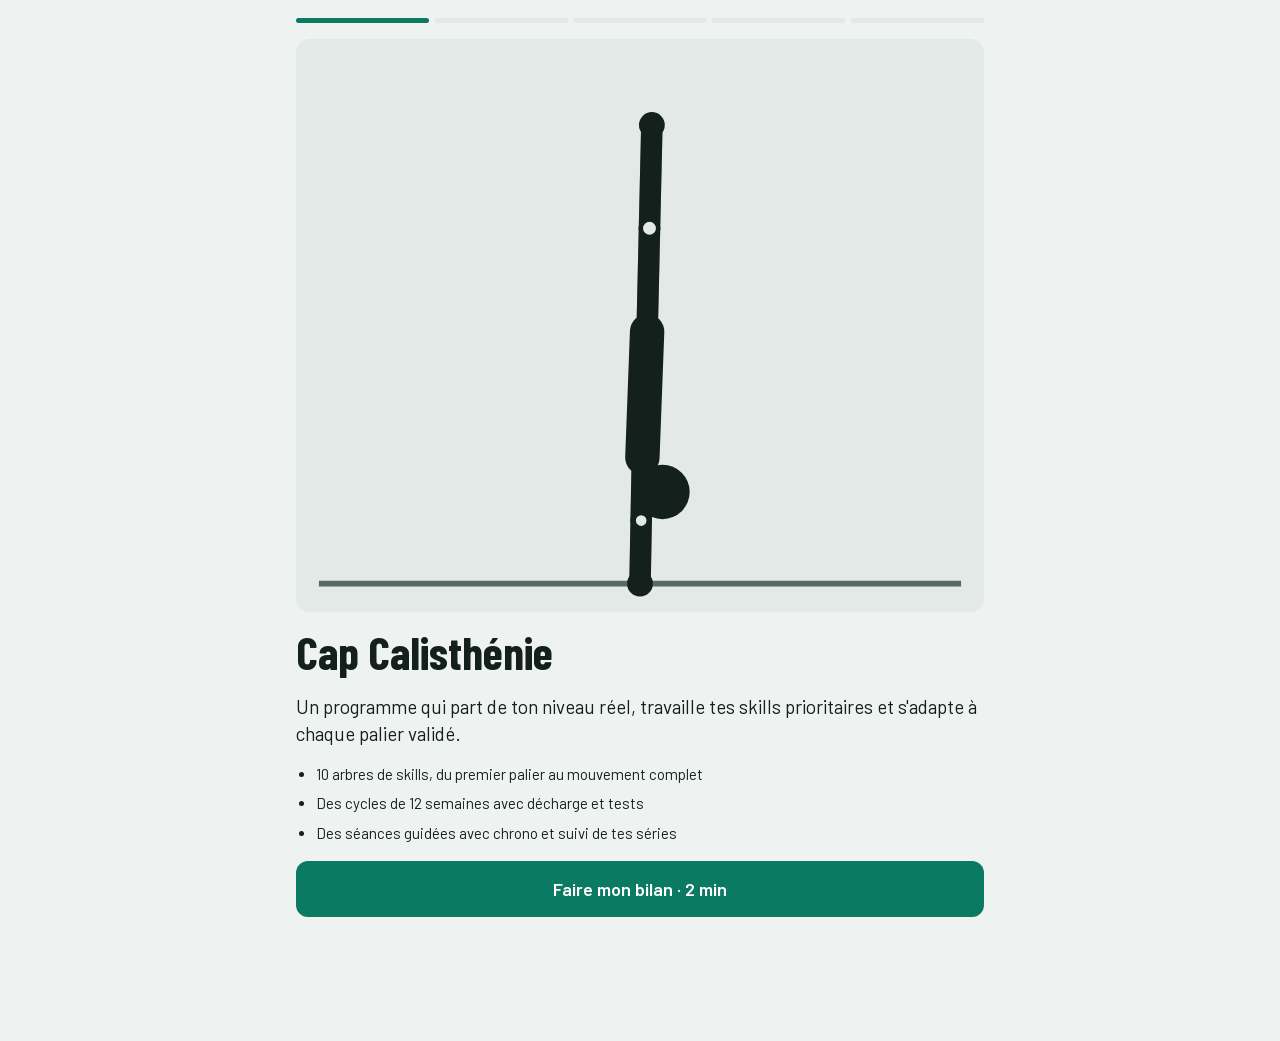
==== commit 29712689: "Calisthénie: set chrono and session timer in the player Co-Authored-By: Claude Opus 5.5 <noreply@ant" ====
--- a/calisthenie/index.html
+++ b/calisthenie/index.html
@@ -303,6 +303,11 @@
   background: radial-gradient(closest-side, var(--bg) 84%, transparent 85%), conic-gradient(var(--accent) calc(var(--p) * 360deg), var(--sunk) 0); }
 .p-ring.rest { background: radial-gradient(closest-side, var(--bg) 84%, transparent 85%), conic-gradient(var(--p3) calc(var(--p) * 360deg), var(--sunk) 0); }
 .p-clock { font-size: 50px; font-weight: 700; }
+.p-total { font-size: 14px; font-weight: 600; color: var(--muted); }
+.p-ring.set { width: 120px; height: 120px; }
+.p-ring.set .p-clock { font-size: 40px; line-height: 1; }
+.p-ring-in { display: grid; justify-items: center; gap: 2px; }
+.p-ring-l { font-size: 12px; font-weight: 600; letter-spacing: .06em; text-transform: uppercase; color: var(--muted); }
 .p-sub { font-weight: 600; min-height: 1.4em; }
 .p-btns { display: flex; flex-wrap: wrap; gap: 10px; justify-content: center; }
 .p-note { max-width: 46ch; }
@@ -4984,6 +4989,42 @@
 render();
 
 
+/* =====================================================================
+   V11 : chronos visibles pendant la séance
+   Chrono de la série en cours (répétitions, exercices libres) et durée totale.
+   ===================================================================== */
+const fmtTotal = s => Math.floor(s / 60) + ":" + String(s % 60).padStart(2, "0");
+const chronoMode = rx => rx.mode === "reps" || rx.mode === "free";
+const _drawP11 = drawP;
+drawP = function () {
+  // Le chrono de série repart à chaque nouvelle série, pas quand on ajuste le compteur
+  const key = P.i + "-" + P.set;
+  if (P.phase === "ready" && P.readyKey !== key) { P.readyKey = key; P.setT0 = Date.now(); }
+  if (P.phase !== "ready") P.readyKey = null;
+  _drawP11();
+  const o = $("#player"); if (!o || !P.on) return;
+  const prog = o.querySelector(".p-prog");
+  if (prog && P.phase !== "done") prog.appendChild(h("span", { id: "p-total", class: "p-total num", "aria-label": "Durée de la séance" }, "⏱ " + fmtTotal(Math.floor((Date.now() - P.started) / 1000))));
+  if (P.phase === "ready" && chronoMode(P.rx) && !o.querySelector("#p-ring")) {
+    const sec = Math.floor((Date.now() - P.setT0) / 1000);
+    o.querySelector("#p-sub").before(h("div", { id: "p-ring", class: "p-ring set", style: "--p:" + (sec % 60) / 60, role: "timer", "aria-label": "Chrono de la série" },
+      h("div", { class: "p-ring-in" }, h("span", { id: "p-clock", class: "p-clock num" }, fmtClock(sec)), h("span", { class: "p-ring-l" }, "série"))));
+  }
+};
+const _tickP11 = tickP;
+tickP = function () {
+  _tickP11();
+  if (!P.on) return;
+  const tot = $("#p-total"); if (tot) tot.textContent = "⏱ " + fmtTotal(Math.floor((Date.now() - P.started) / 1000));
+  if (P.phase === "ready" && chronoMode(P.rx) && P.setT0) {
+    const c = $("#p-clock"), ring = $("#p-ring"), sec = (Date.now() - P.setT0) / 1000;
+    if (c) c.textContent = fmtClock(Math.floor(sec));
+    if (ring) ring.style.setProperty("--p", (sec % 60) / 60);
+  }
+};
+render();
+
+
 </script>
 
 <script>
